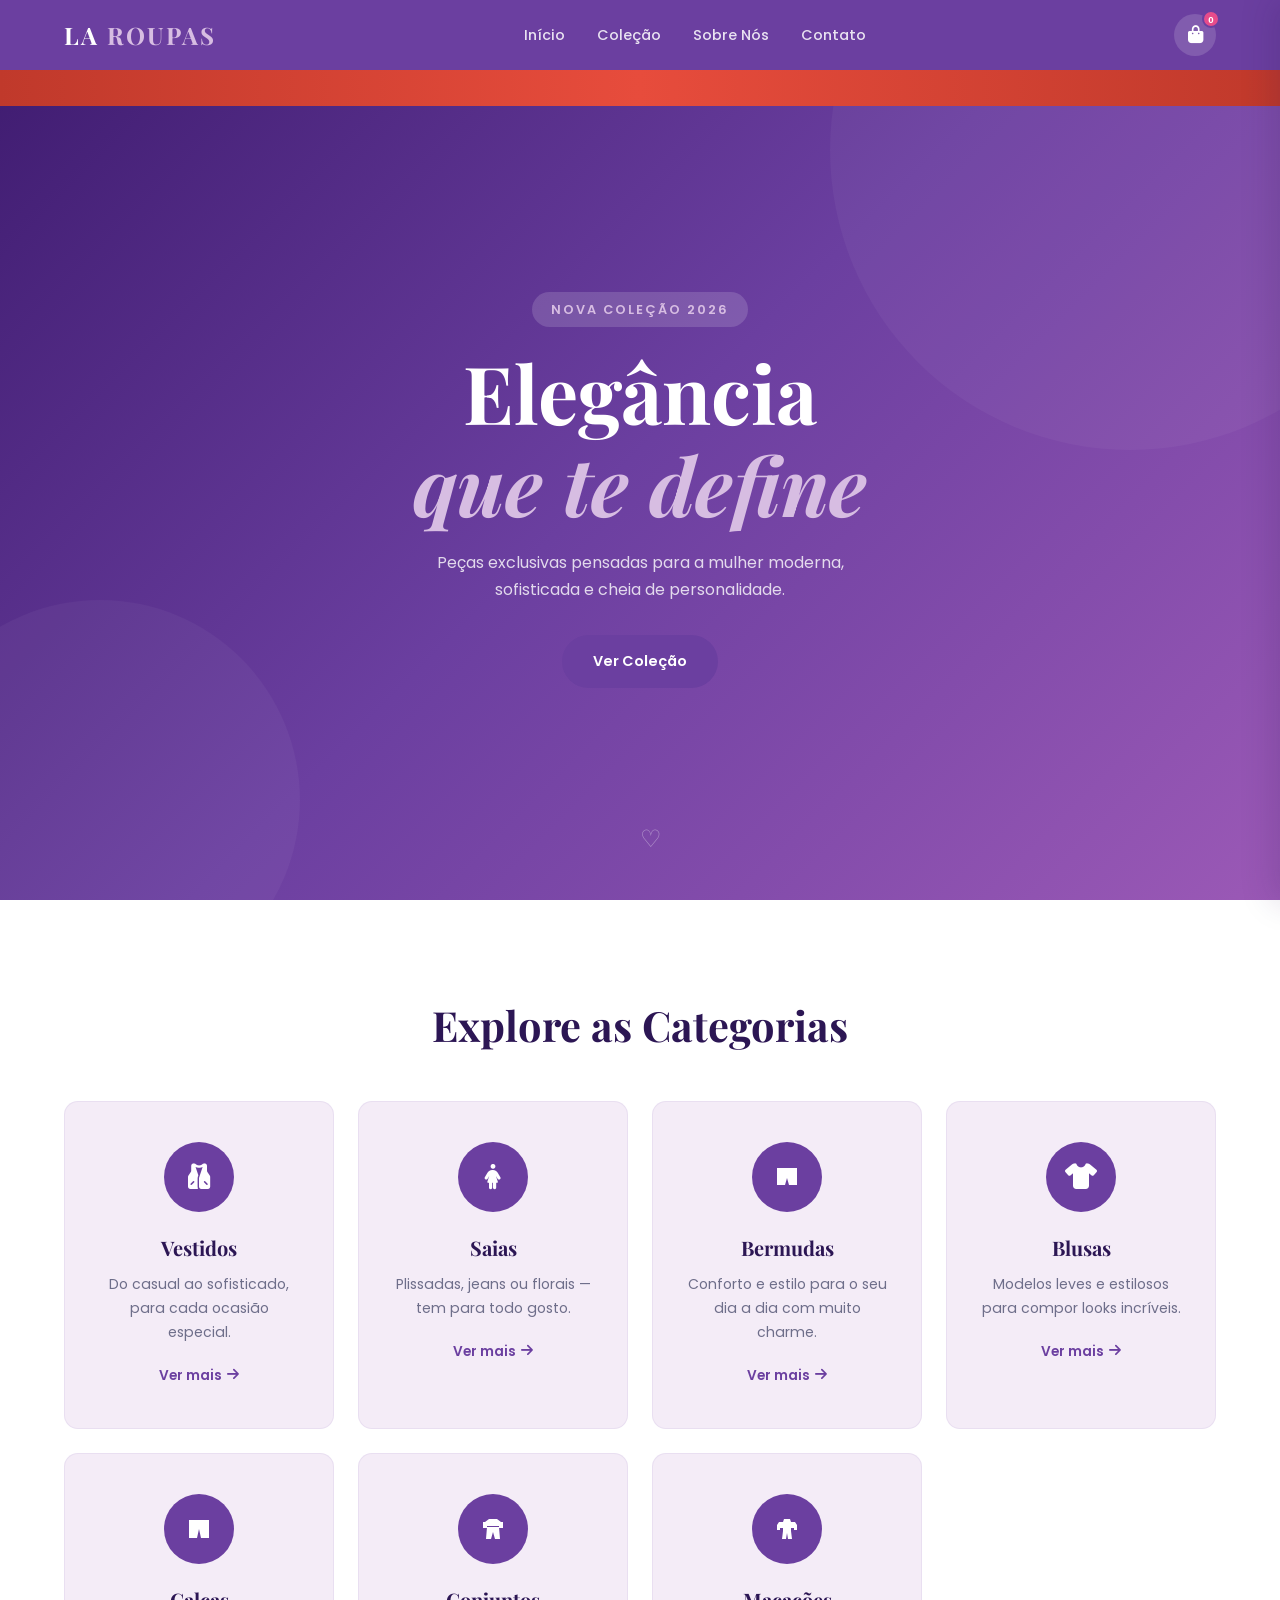
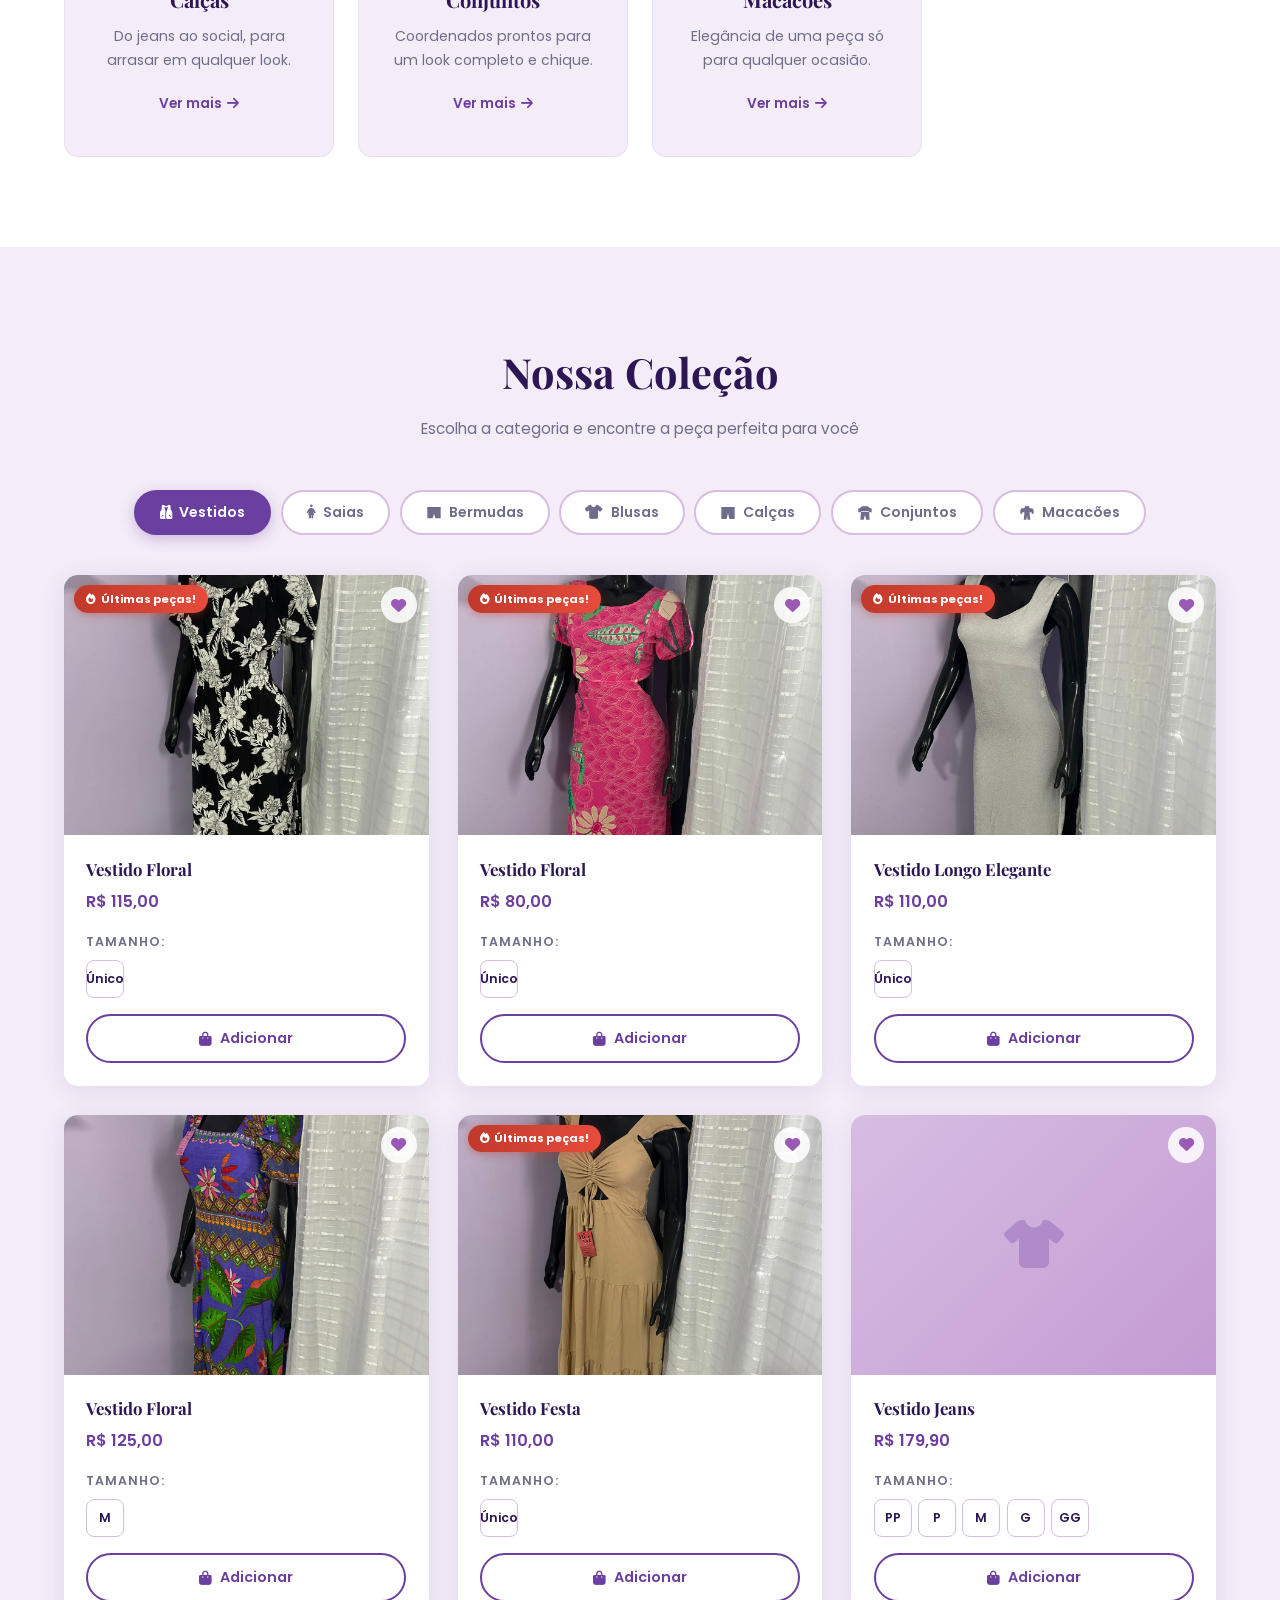
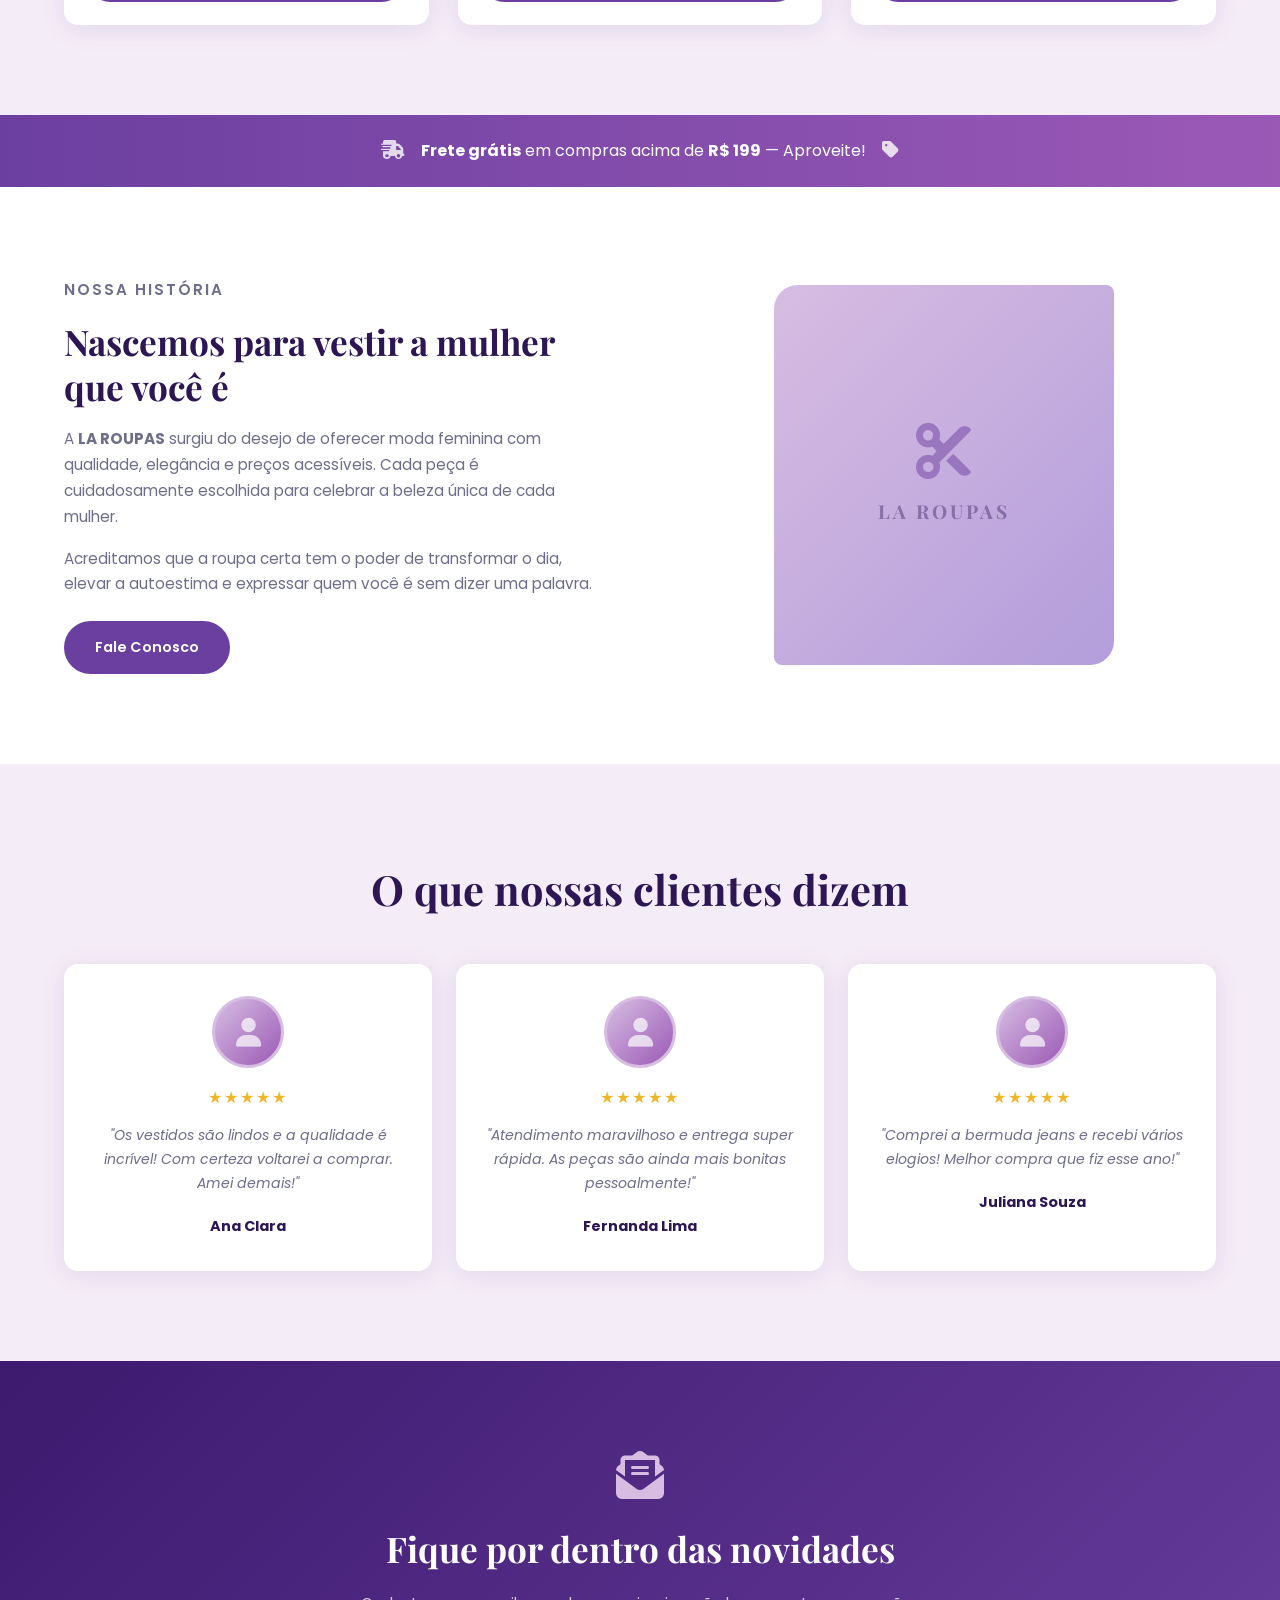
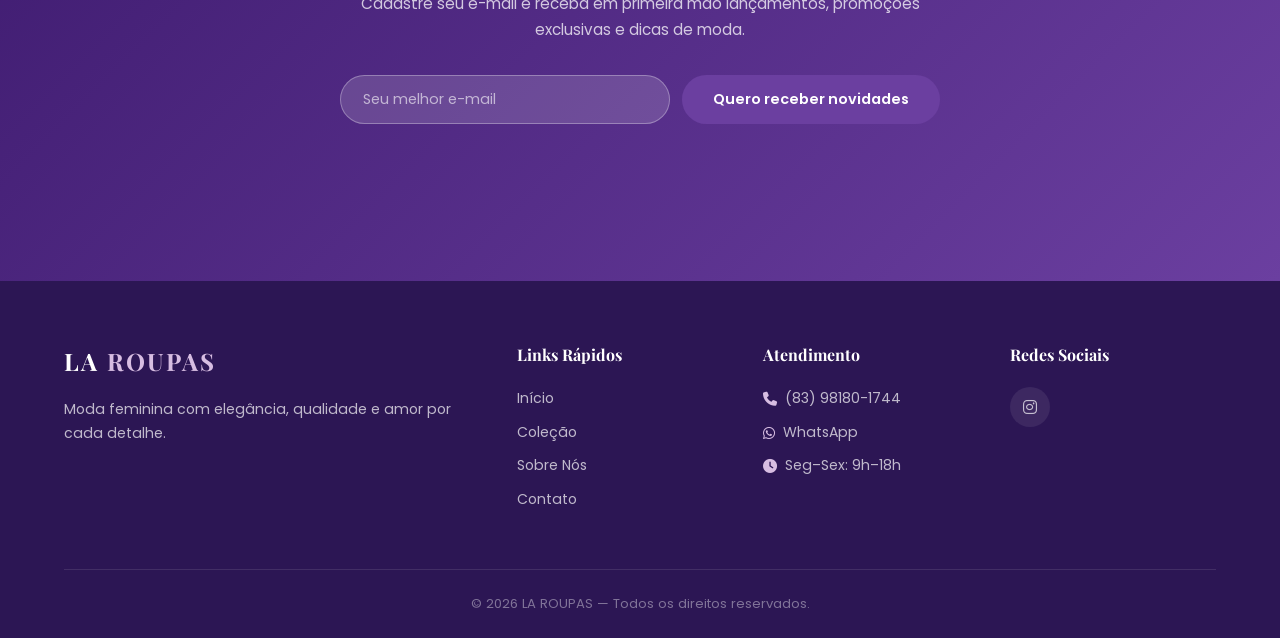
==== index.html @ d54262a2 "primeiro commit" ====
<!DOCTYPE html>
<html lang="pt-BR">
<head>
  <meta charset="UTF-8" />
  <meta name="viewport" content="width=device-width, initial-scale=1.0" />
  <title>LA ROUPAS — Moda Feminina</title>
  <link rel="preconnect" href="https://fonts.googleapis.com" />
  <link rel="preconnect" href="https://fonts.gstatic.com" crossorigin />
  <link href="https://fonts.googleapis.com/css2?family=Playfair+Display:ital,wght@0,400;0,600;0,700;1,400&family=Poppins:wght@300;400;500;600&display=swap" rel="stylesheet" />
  <link rel="stylesheet" href="https://cdnjs.cloudflare.com/ajax/libs/font-awesome/6.5.0/css/all.min.css" />
  <link rel="stylesheet" href="css/style.css" />
</head>
<body>

  <!-- NAVBAR -->
  <header class="navbar" id="navbar">
    <div class="container navbar__inner">
      <a href="#inicio" class="navbar__logo">LA <span>ROUPAS</span></a>
      <nav class="navbar__menu" id="navMenu">
        <ul>
          <li><a href="#inicio">Início</a></li>
          <li><a href="#colecao">Coleção</a></li>
          <li><a href="#sobre">Sobre Nós</a></li>
          <li><a href="#contato">Contato</a></li>
        </ul>
      </nav>
      <div class="navbar__actions">
        <button class="cart-btn" id="cartBtn" aria-label="Abrir carrinho">
          <i class="fa-solid fa-bag-shopping"></i>
          <span class="cart-badge" id="cartBadge">0</span>
        </button>
        <button class="navbar__hamburger" id="hamburger" aria-label="Abrir menu">
          <span></span><span></span><span></span>
        </button>
      </div>
    </div>
  </header>

  <!-- CARRINHO SIDEBAR -->
  <div class="cart-overlay" id="cartOverlay"></div>
  <aside class="cart-sidebar" id="cartSidebar" aria-label="Carrinho de compras">
    <div class="cart-sidebar__header">
      <h3><i class="fa-solid fa-bag-shopping"></i> Meu Carrinho</h3>
      <button class="cart-sidebar__close" id="cartClose" aria-label="Fechar carrinho">
        <i class="fa-solid fa-xmark"></i>
      </button>
    </div>
    <div class="cart-sidebar__body" id="cartBody">
      <div class="cart-empty" id="cartEmpty">
        <i class="fa-solid fa-bag-shopping"></i>
        <p>Seu carrinho está vazio.</p>
        <a href="#colecao" class="btn btn--primary" id="cartGoShop">Ver Coleção</a>
      </div>
      <ul class="cart-items" id="cartItems"></ul>
    </div>
    <div class="cart-sidebar__footer" id="cartFooter">
      <div class="cart-subtotal">
        <span>Subtotal</span>
        <strong id="cartSubtotal">R$ 0,00</strong>
      </div>
      <div class="cart-frete" id="cartFreteMsg"></div>
      <div class="cart-total">
        <span>Total</span>
        <strong id="cartTotal">R$ 0,00</strong>
      </div>
      <button class="btn btn--primary cart-finalizar" id="cartFinalizar">
        <i class="fa-solid fa-lock"></i> Finalizar Compra
      </button>
      <button class="btn btn--outline cart-limpar" id="cartLimpar">
        Limpar Carrinho
      </button>
    </div>
  </aside>

  <!-- BARRA DE URGÊNCIA -->
  <div class="urgencia-bar">
    <div class="urgencia-bar__track">
      <span><i class="fa-solid fa-fire"></i> ATENÇÃO: Peças por tempo <strong>ILIMITADO</strong> — mas os estoques estão <strong>acabando!</strong> Garanta a sua agora!</span>
      <span><i class="fa-solid fa-fire"></i> ATENÇÃO: Peças por tempo <strong>ILIMITADO</strong> — mas os estoques estão <strong>acabando!</strong> Garanta a sua agora!</span>
      <span><i class="fa-solid fa-fire"></i> ATENÇÃO: Peças por tempo <strong>ILIMITADO</strong> — mas os estoques estão <strong>acabando!</strong> Garanta a sua agora!</span>
    </div>
  </div>

  <!-- HERO -->
  <section class="hero" id="inicio">
    <div class="hero__content reveal">
      <p class="hero__tag">Nova Coleção 2026</p>
      <h1 class="hero__title">Elegância<br /><em>que te define</em></h1>
      <p class="hero__sub">Peças exclusivas pensadas para a mulher moderna, sofisticada e cheia de personalidade.</p>
      <a href="#colecao" class="btn btn--primary">Ver Coleção</a>
    </div>
    <div class="hero__badge reveal"><span>♡</span></div>
  </section>

  <!-- CATEGORIAS -->
  <section class="categorias section" id="categorias">
    <div class="container">
      <h2 class="section__title reveal">Explore as Categorias</h2>
      <div class="categorias__grid">

        <div class="categoria-card reveal" data-tab="vestidos">
          <div class="categoria-card__icon"><i class="fa-solid fa-vest"></i></div>
          <h3>Vestidos</h3>
          <p>Do casual ao sofisticado, para cada ocasião especial.</p>
          <a href="#colecao" class="link-arrow">Ver mais <i class="fa-solid fa-arrow-right"></i></a>
        </div>

        <div class="categoria-card reveal" data-tab="saias">
          <div class="categoria-card__icon"><i class="fa-solid fa-person-dress"></i></div>
          <h3>Saias</h3>
          <p>Plissadas, jeans ou florais — tem para todo gosto.</p>
          <a href="#colecao" class="link-arrow">Ver mais <i class="fa-solid fa-arrow-right"></i></a>
        </div>

        <div class="categoria-card reveal" data-tab="bermudas">
          <div class="categoria-card__icon">
            <svg class="icon-svg" viewBox="0 0 24 24" fill="currentColor" xmlns="http://www.w3.org/2000/svg">
              <path d="M2,3 H22 V6 H22 L22,20 H14 L12,13 L10,20 H2 L2,6 H2 Z"/>
              <rect x="2" y="3" width="20" height="3.5" rx="1" fill="currentColor" opacity="0.55"/>
            </svg>
          </div>
          <h3>Bermudas</h3>
          <p>Conforto e estilo para o seu dia a dia com muito charme.</p>
          <a href="#colecao" class="link-arrow">Ver mais <i class="fa-solid fa-arrow-right"></i></a>
        </div>

        <div class="categoria-card reveal" data-tab="blusas">
          <div class="categoria-card__icon"><i class="fa-solid fa-shirt"></i></div>
          <h3>Blusas</h3>
          <p>Modelos leves e estilosos para compor looks incríveis.</p>
          <a href="#colecao" class="link-arrow">Ver mais <i class="fa-solid fa-arrow-right"></i></a>
        </div>

        <div class="categoria-card reveal" data-tab="calcas">
          <div class="categoria-card__icon">
            <svg class="icon-svg" viewBox="0 0 24 24" fill="currentColor" xmlns="http://www.w3.org/2000/svg">
              <path d="M2,3 H22 L22,21 H14 L12,12 L10,21 H2 Z"/>
              <rect x="2" y="3" width="20" height="3" rx="1" fill="currentColor" opacity="0.5"/>
            </svg>
          </div>
          <h3>Calças</h3>
          <p>Do jeans ao social, para arrasar em qualquer look.</p>
          <a href="#colecao" class="link-arrow">Ver mais <i class="fa-solid fa-arrow-right"></i></a>
        </div>

        <div class="categoria-card reveal" data-tab="conjuntos">
          <div class="categoria-card__icon">
            <svg class="icon-svg" viewBox="0 0 24 24" fill="currentColor" xmlns="http://www.w3.org/2000/svg">
              <path d="M8,2 L4,5 L2,5 L2,11 L6,11 L6,9 H18 L18,11 L22,11 L22,5 L20,5 L16,2 Z"/>
              <path d="M6,10 H18 L19,22 H14 L12,15 L10,22 H5 Z"/>
            </svg>
          </div>
          <h3>Conjuntos</h3>
          <p>Coordenados prontos para um look completo e chique.</p>
          <a href="#colecao" class="link-arrow">Ver mais <i class="fa-solid fa-arrow-right"></i></a>
        </div>

        <div class="categoria-card reveal" data-tab="macacoes">
          <div class="categoria-card__icon">
            <svg class="icon-svg" viewBox="0 0 24 24" fill="currentColor" xmlns="http://www.w3.org/2000/svg">
              <path d="M9,2 L8,5 H4 L2,8 L2,13 L5,13 L5,11 H8 L8,14 L7,22 H11 L12,16 L13,22 H17 L16,14 L16,11 H19 L19,13 L22,13 L22,8 L20,5 H16 L15,2 Z"/>
              <rect x="9" y="2" width="6" height="2" rx="1" fill="currentColor" opacity="0.5"/>
            </svg>
          </div>
          <h3>Macacões</h3>
          <p>Elegância de uma peça só para qualquer ocasião.</p>
          <a href="#colecao" class="link-arrow">Ver mais <i class="fa-solid fa-arrow-right"></i></a>
        </div>

      </div>
    </div>
  </section>

  <!-- COLEÇÃO COM ABAS -->
  <section class="colecao section" id="colecao">
    <div class="container">
      <h2 class="section__title reveal">Nossa Coleção</h2>
      <p class="section__sub reveal">Escolha a categoria e encontre a peça perfeita para você</p>

      <!-- ABAS -->
      <div class="tabs reveal">
        <button class="tab-btn active" data-tab="vestidos">
          <i class="fa-solid fa-vest"></i> Vestidos
        </button>
        <button class="tab-btn" data-tab="saias">
          <i class="fa-solid fa-person-dress"></i> Saias
        </button>
        <button class="tab-btn" data-tab="bermudas">
          <svg class="icon-svg icon-svg--tab" viewBox="0 0 24 24" fill="currentColor" xmlns="http://www.w3.org/2000/svg">
            <path d="M2,3 H22 V6 H22 L22,20 H14 L12,13 L10,20 H2 L2,6 H2 Z"/>
            <rect x="2" y="3" width="20" height="3.5" rx="1" fill="currentColor" opacity="0.55"/>
          </svg> Bermudas
        </button>
        <button class="tab-btn" data-tab="blusas">
          <i class="fa-solid fa-shirt"></i> Blusas
        </button>
        <button class="tab-btn" data-tab="calcas">
          <svg class="icon-svg icon-svg--tab" viewBox="0 0 24 24" fill="currentColor" xmlns="http://www.w3.org/2000/svg">
            <path d="M2,3 H22 L22,21 H14 L12,12 L10,21 H2 Z"/>
            <rect x="2" y="3" width="20" height="3" rx="1" fill="currentColor" opacity="0.5"/>
          </svg> Calças
        </button>
        <button class="tab-btn" data-tab="conjuntos">
          <svg class="icon-svg icon-svg--tab" viewBox="0 0 24 24" fill="currentColor" xmlns="http://www.w3.org/2000/svg">
            <path d="M8,2 L4,5 L2,5 L2,11 L6,11 L6,9 H18 L18,11 L22,11 L22,5 L20,5 L16,2 Z"/>
            <path d="M6,10 H18 L19,22 H14 L12,15 L10,22 H5 Z"/>
          </svg> Conjuntos
        </button>
        <button class="tab-btn" data-tab="macacoes">
          <svg class="icon-svg icon-svg--tab" viewBox="0 0 24 24" fill="currentColor" xmlns="http://www.w3.org/2000/svg">
            <path d="M9,2 L8,5 H4 L2,8 L2,13 L5,13 L5,11 H8 L8,14 L7,22 H11 L12,16 L13,22 H17 L16,14 L16,11 H19 L19,13 L22,13 L22,8 L20,5 H16 L15,2 Z"/>
            <rect x="9" y="2" width="6" height="2" rx="1" fill="currentColor" opacity="0.5"/>
          </svg> Macacões
        </button>
      </div>

      <!-- PAINEL: VESTIDOS -->
      <div class="tab-panel active" data-panel="vestidos">
        <div class="produtos__grid">

          <div class="produto-card"
               data-id="v1" data-nome="Vestido Floral" data-preco="115.00" data-img="vestidos/vestido1.jpg">
            <div class="produto-card__img">
              <img src="images/vestidos/vestido1.jpg" alt="Vestido Floral" onerror="this.parentElement.classList.add('no-img')" />
              <span class="badge-estoque"><i class="fa-solid fa-fire"></i> Últimas peças!</span>
              <div class="produto-card__overlay"><i class="fa-solid fa-heart"></i></div>
            </div>
            <div class="produto-card__info">
              <h4>Vestido Floral</h4>
              <p class="produto-card__preco">R$ 115,00</p>
              <div class="size-selector">
                <p class="size-label">Tamanho:</p>
                <div class="size-options">
                  <button class="size-btn" data-size="Único">Único</button>
                </div>
              </div>
              <button class="btn btn--outline btn-add-cart"><i class="fa-solid fa-bag-shopping"></i> Adicionar</button>
            </div>
          </div>

          <div class="produto-card"
               data-id="v2" data-nome="Vestido Floral2" data-preco="80.00" data-img="vestidos/vestido2.jpg">
            <div class="produto-card__img">
              <img src="images/vestidos/vestido2.jpg" alt="Vestido Floral2" onerror="this.parentElement.classList.add('no-img')" />
              <span class="badge-estoque"><i class="fa-solid fa-fire"></i> Últimas peças!</span>
              <div class="produto-card__overlay"><i class="fa-solid fa-heart"></i></div>
            </div>
            <div class="produto-card__info">
              <h4>Vestido Floral</h4>
              <p class="produto-card__preco">R$ 80,00</p>
              <div class="size-selector">
                <p class="size-label">Tamanho:</p>
                <div class="size-options">
                  <button class="size-btn" data-size="Único">Único</button>
                </div>
              </div>
              <button class="btn btn--outline btn-add-cart"><i class="fa-solid fa-bag-shopping"></i> Adicionar</button>
            </div>
          </div>

          <div class="produto-card"
               data-id="v3" data-nome="Vestido Longo Elegante" data-preco="110.00" data-img="vestidos/vestido3.jpg">
            <div class="produto-card__img">
              <img src="images/vestidos/vestido3.jpg" alt="Vestido Longo Elegante" onerror="this.parentElement.classList.add('no-img')" />
              <span class="badge-estoque"><i class="fa-solid fa-fire"></i> Últimas peças!</span>
              <div class="produto-card__overlay"><i class="fa-solid fa-heart"></i></div>
            </div>
            <div class="produto-card__info">
              <h4>Vestido Longo Elegante</h4>
              <p class="produto-card__preco">R$ 110,00</p>
              <div class="size-selector">
                <p class="size-label">Tamanho:</p>
                <div class="size-options">
                  <button class="size-btn" data-size="Único">Único</button>
                </div>
              </div>
              <button class="btn btn--outline btn-add-cart"><i class="fa-solid fa-bag-shopping"></i> Adicionar</button>
            </div>
          </div>

          <div class="produto-card"
               data-id="v4" data-nome="Vestido Floral3" data-preco="125.00" data-img="vestidos/vestido4.jpg">
            <div class="produto-card__img">
              <img src="images/vestidos/vestido4.jpg" alt="Vestido Floral3" onerror="this.parentElement.classList.add('no-img')" />
              <div class="produto-card__overlay"><i class="fa-solid fa-heart"></i></div>
            </div>
            <div class="produto-card__info">
              <h4>Vestido Floral</h4>
              <p class="produto-card__preco">R$ 125,00</p>
              <div class="size-selector">
                <p class="size-label">Tamanho:</p>
                <div class="size-options">
                  <button class="size-btn" data-size="M">M</button>
                </div>
              </div>
              <button class="btn btn--outline btn-add-cart"><i class="fa-solid fa-bag-shopping"></i> Adicionar</button>
            </div>
          </div>

          <div class="produto-card"
               data-id="v5" data-nome="Vestido Festa" data-preco="110.00" data-img="vestidos/vestido5.jpg">
            <div class="produto-card__img">
              <img src="images/vestidos/vestido5.jpg" alt="Vestido Festa" onerror="this.parentElement.classList.add('no-img')" />
              <span class="badge-estoque"><i class="fa-solid fa-fire"></i> Últimas peças!</span>
              <div class="produto-card__overlay"><i class="fa-solid fa-heart"></i></div>
            </div>
            <div class="produto-card__info">
              <h4>Vestido Festa</h4>
              <p class="produto-card__preco">R$ 110,00</p>
              <div class="size-selector">
                <p class="size-label">Tamanho:</p>
                <div class="size-options">
                  <button class="size-btn" data-size="Único">Único</button> 
                </div>
              </div>
              <button class="btn btn--outline btn-add-cart"><i class="fa-solid fa-bag-shopping"></i> Adicionar</button>
            </div>
          </div>

          <div class="produto-card"
               data-id="v6" data-nome="Vestido Jeans" data-preco="179.90" data-img="vestidos/vestido6.jpg">
            <div class="produto-card__img">
              <img src="images/vestidos/vestido6.jpg" alt="Vestido Jeans" onerror="this.parentElement.classList.add('no-img')" />
              <div class="produto-card__overlay"><i class="fa-solid fa-heart"></i></div>
            </div>
            <div class="produto-card__info">
              <h4>Vestido Jeans</h4>
              <p class="produto-card__preco">R$ 179,90</p>
              <div class="size-selector">
                <p class="size-label">Tamanho:</p>
                <div class="size-options">
                  <button class="size-btn" data-size="PP">PP</button>
                  <button class="size-btn" data-size="P">P</button>
                  <button class="size-btn" data-size="M">M</button>
                  <button class="size-btn" data-size="G">G</button>
                  <button class="size-btn" data-size="GG">GG</button>
                </div>
              </div>
              <button class="btn btn--outline btn-add-cart"><i class="fa-solid fa-bag-shopping"></i> Adicionar</button>
            </div>
          </div>

        </div>
      </div>

      <!-- PAINEL: SAIAS -->
      <div class="tab-panel" data-panel="saias">
        <div class="produtos__grid">

          <div class="produto-card"
               data-id="s1" data-nome="Saia Jeans" data-preco="40.00" data-img="saias/saia1.jpg">
            <div class="produto-card__img">
              <img src="images/saias/saia1.jpg" alt="Saia Jeans" onerror="this.parentElement.classList.add('no-img')" />
              <span class="badge-estoque"><i class="fa-solid fa-fire"></i> Últimas peças!</span>
              <div class="produto-card__overlay"><i class="fa-solid fa-heart"></i></div>
            </div>
            <div class="produto-card__info">
              <h4>Saia Jeans</h4>
              <p class="produto-card__preco">R$ 40,00</p>
              <div class="size-selector">
                <p class="size-label">Tamanho:</p>
                <div class="size-options">
                  <button class="size-btn" data-size="44">44</button>
                </div>
              </div>
              <button class="btn btn--outline btn-add-cart"><i class="fa-solid fa-bag-shopping"></i> Adicionar</button>
            </div>
          </div>

          <div class="produto-card"
               data-id="s2" data-nome="Saia Jeans Preta" data-preco="40.00" data-img="saias/saia2.jpg">
            <div class="produto-card__img">
              <img src="images/saias/saia2.jpg" alt="Saia Jeans Preta" onerror="this.parentElement.classList.add('no-img')" />
              <div class="produto-card__overlay"><i class="fa-solid fa-heart"></i></div>
            </div>
            <div class="produto-card__info">
              <h4>Saia Jeans Preta</h4>
              <p class="produto-card__preco">R$ 40,00</p>
              <div class="size-selector">
                <p class="size-label">Tamanho:</p>
                <div class="size-options">
                  <button class="size-btn" data-size="42">42</button>
                  <button class="size-btn" data-size="44">44</button>
                  <button class="size-btn" data-size="46">46</button>
                </div>
              </div>
              <button class="btn btn--outline btn-add-cart"><i class="fa-solid fa-bag-shopping"></i> Adicionar</button>
            </div>
          </div>

          <div class="produto-card"
               data-id="s3" data-nome="Saia Jeans2" data-preco="40.00" data-img="saias/saia3.jpg">
            <div class="produto-card__img">
              <img src="images/saias/saia3.jpg" alt="Saia Jeans2" onerror="this.parentElement.classList.add('no-img')" />
              <div class="produto-card__overlay"><i class="fa-solid fa-heart"></i></div>
            </div>
            <div class="produto-card__info">
              <h4>Saia Jeans</h4>
              <p class="produto-card__preco">R$ 40,00</p>
              <div class="size-selector">
                <p class="size-label">Tamanho:</p>
                <div class="size-options">
                  <button class="size-btn" data-size="36">36</button>
                  <button class="size-btn" data-size="46">46</button>
                </div>
              </div>
              <button class="btn btn--outline btn-add-cart"><i class="fa-solid fa-bag-shopping"></i> Adicionar</button>
            </div>
          </div>

          <div class="produto-card"
               data-id="s4" data-nome="Saia Lapis" data-preco="139.90" data-img="saias/saia4.jpg">
            <div class="produto-card__img">
              <img src="images/saias/saia4.jpg" alt="Saia Lapis" onerror="this.parentElement.classList.add('no-img')" />
              <span class="badge-estoque"><i class="fa-solid fa-fire"></i> Últimas peças!</span>
              <div class="produto-card__overlay"><i class="fa-solid fa-heart"></i></div>
            </div>
            <div class="produto-card__info">
              <h4>Saia Lápis</h4>
              <p class="produto-card__preco">R$ 139,90</p>
              <div class="size-selector">
                <p class="size-label">Tamanho:</p>
                <div class="size-options">
                  <button class="size-btn" data-size="PP">PP</button>
                  <button class="size-btn" data-size="P">P</button>
                  <button class="size-btn" data-size="M">M</button>
                  <button class="size-btn" data-size="G">G</button>
                  <button class="size-btn" data-size="GG">GG</button>
                </div>
              </div>
              <button class="btn btn--outline btn-add-cart"><i class="fa-solid fa-bag-shopping"></i> Adicionar</button>
            </div>
          </div>

          <div class="produto-card"
               data-id="s5" data-nome="Saia Assimétrica" data-preco="169.90" data-img="saias/saia5.jpg">
            <div class="produto-card__img">
              <img src="images/saias/saia5.jpg" alt="Saia Assimétrica" onerror="this.parentElement.classList.add('no-img')" />
              <div class="produto-card__overlay"><i class="fa-solid fa-heart"></i></div>
            </div>
            <div class="produto-card__info">
              <h4>Saia Assimétrica</h4>
              <p class="produto-card__preco">R$ 169,90</p>
              <div class="size-selector">
                <p class="size-label">Tamanho:</p>
                <div class="size-options">
                  <button class="size-btn" data-size="PP">PP</button>
                  <button class="size-btn" data-size="P">P</button>
                  <button class="size-btn" data-size="M">M</button>
                  <button class="size-btn" data-size="G">G</button>
                  <button class="size-btn" data-size="GG">GG</button>
                </div>
              </div>
              <button class="btn btn--outline btn-add-cart"><i class="fa-solid fa-bag-shopping"></i> Adicionar</button>
            </div>
          </div>

          <div class="produto-card"
               data-id="s6" data-nome="Saia Godê" data-preco="154.90" data-img="saias/saia6.jpg">
            <div class="produto-card__img">
              <img src="images/saias/saia6.jpg" alt="Saia Godê" onerror="this.parentElement.classList.add('no-img')" />
              <div class="produto-card__overlay"><i class="fa-solid fa-heart"></i></div>
            </div>
            <div class="produto-card__info">
              <h4>Saia Godê</h4>
              <p class="produto-card__preco">R$ 154,90</p>
              <div class="size-selector">
                <p class="size-label">Tamanho:</p>
                <div class="size-options">
                  <button class="size-btn" data-size="PP">PP</button>
                  <button class="size-btn" data-size="P">P</button>
                  <button class="size-btn" data-size="M">M</button>
                  <button class="size-btn" data-size="G">G</button>
                  <button class="size-btn" data-size="GG">GG</button>
                </div>
              </div>
              <button class="btn btn--outline btn-add-cart"><i class="fa-solid fa-bag-shopping"></i> Adicionar</button>
            </div>
          </div>

        </div>
      </div>

      <!-- PAINEL: BERMUDAS -->
      <div class="tab-panel" data-panel="bermudas">
        <div class="produtos__grid">

          <div class="produto-card"
               data-id="b1" data-nome="Bermuda Jeans1" data-preco="60.00" data-img="bermudas/bermuda1.jpg">
            <div class="produto-card__img">
              <img src="images/bermudas/bermuda1.jpg" alt="Bermuda Jeans1" onerror="this.parentElement.classList.add('no-img')" />
              <span class="badge-estoque"><i class="fa-solid fa-fire"></i> Últimas peças!</span>
              <div class="produto-card__overlay"><i class="fa-solid fa-heart"></i></div>
            </div>
            <div class="produto-card__info">
              <h4>Bermuda Jeans</h4>
              <p class="produto-card__preco">R$ 60,00</p>
              <div class="size-selector">
                <p class="size-label">Tamanho:</p>
                <div class="size-options">
                  <button class="size-btn" data-size="44">44</button>
                </div>
              </div>
              <button class="btn btn--outline btn-add-cart"><i class="fa-solid fa-bag-shopping"></i> Adicionar</button>
            </div>
          </div>

          <div class="produto-card"
               data-id="b2" data-nome="Bermuda Jeans2" data-preco="50.00" data-img="bermudas/bermuda2.jpg">
            <div class="produto-card__img">
              <img src="images/bermudas/bermuda2.jpg" alt="Bermuda Jeans2" onerror="this.parentElement.classList.add('no-img')" />
               <span class="badge-estoque"><i class="fa-solid fa-fire"></i> Últimas peças!</span>
              <div class="produto-card__overlay"><i class="fa-solid fa-heart"></i></div>
            </div>
            <div class="produto-card__info">
              <h4>Bermuda Jeans</h4>
              <p class="produto-card__preco">R$ 50,00</p>
              <div class="size-selector">
                <p class="size-label">Tamanho:</p>
                <div class="size-options">
                  <button class="size-btn" data-size="38">38</button>
                  <button class="size-btn" data-size="40">40</button>
                </div>
              </div>
              <button class="btn btn--outline btn-add-cart"><i class="fa-solid fa-bag-shopping"></i> Adicionar</button>
            </div>
          </div>

          <div class="produto-card"
               data-id="b3" data-nome="Bermuda Jeans3" data-preco="50.00" data-img="bermudas/bermuda3.jpg">
            <div class="produto-card__img">
              <img src="images/bermudas/bermuda3.jpg" alt="Bermuda Jeans3" onerror="this.parentElement.classList.add('no-img')" />
              <span class="badge-estoque"><i class="fa-solid fa-fire"></i> Últimas peças!</span>
              <div class="produto-card__overlay"><i class="fa-solid fa-heart"></i></div>
            </div>
            <div class="produto-card__info">
              <h4>Bermuda Jeans</h4>
              <p class="produto-card__preco">R$ 50,00</p>
              <div class="size-selector">
                <p class="size-label">Tamanho:</p>
                <div class="size-options">
                  <button class="size-btn" data-size="38">38</button>
                  <button class="size-btn" data-size="40">40</button>
                  <button class="size-btn" data-size="42">42</button>
                </div>
              </div>
              <button class="btn btn--outline btn-add-cart"><i class="fa-solid fa-bag-shopping"></i> Adicionar</button>
            </div>
          </div>

          <div class="produto-card"
               data-id="b4" data-nome="Bermuda Social" data-preco="65.00" data-img="bermudas/bermuda4.jpg">
            <div class="produto-card__img">
              <img src="images/bermudas/bermuda4.jpg" alt="Bermuda Social" onerror="this.parentElement.classList.add('no-img')" />
              <span class="badge-estoque"><i class="fa-solid fa-fire"></i> Últimas peças!</span>
              <div class="produto-card__overlay"><i class="fa-solid fa-heart"></i></div>
            </div>
            <div class="produto-card__info">
              <h4>Bermuda Social</h4>
              <p class="produto-card__preco">R$ 65,00</p>
              <div class="size-selector">
                <p class="size-label">Tamanho:</p>
                <div class="size-options">
                  <button class="size-btn" data-size="GG">GG</button>
                </div>
              </div>
              <button class="btn btn--outline btn-add-cart"><i class="fa-solid fa-bag-shopping"></i> Adicionar</button>
            </div>
          </div>

          <div class="produto-card"
               data-id="b5" data-nome="Bermuda Jeans4" data-preco="80.00" data-img="bermudas/bermuda5.jpg">
            <div class="produto-card__img">
              <img src="images/bermudas/bermuda5.jpg" alt="Bermuda Jeans4" onerror="this.parentElement.classList.add('no-img')" />
              <span class="badge-estoque"><i class="fa-solid fa-fire"></i> Últimas peças!</span>
              <div class="produto-card__overlay"><i class="fa-solid fa-heart"></i></div>
            </div>
            <div class="produto-card__info">
              <h4>Bermuda Jeans</h4>
              <p class="produto-card__preco">R$ 80,00</p>
              <div class="size-selector">
                <p class="size-label">Tamanho:</p>
                <div class="size-options">
                  <button class="size-btn" data-size="46">46</button>
                  <button class="size-btn" data-size="48">48</button>
                </div>
              </div>
              <button class="btn btn--outline btn-add-cart"><i class="fa-solid fa-bag-shopping"></i> Adicionar</button>
            </div>
          </div>

           <div class="produto-card"
               data-id="b5" data-nome="Bermuda Jeans5" data-preco="65.00" data-img="bermudas/bermuda6.jpg">
            <div class="produto-card__img">
              <img src="images/bermudas/bermuda6.jpg" alt="Bermuda Jeans5" onerror="this.parentElement.classList.add('no-img')" />
              <span class="badge-estoque"><i class="fa-solid fa-fire"></i> Últimas peças!</span>
              <div class="produto-card__overlay"><i class="fa-solid fa-heart"></i></div>
            </div>
            <div class="produto-card__info">
              <h4>Bermuda Jeans</h4>
              <p class="produto-card__preco">R$ 65,00</p>
              <div class="size-selector">
                <p class="size-label">Tamanho:</p>
                <div class="size-options">
                  <button class="size-btn" data-size="34">34</button>
                </div>
              </div>
              <button class="btn btn--outline btn-add-cart"><i class="fa-solid fa-bag-shopping"></i> Adicionar</button>
            </div>
          </div>


          <div class="produto-card"
               data-id="b6" data-nome="Bermuda Jeans6" data-preco="70.00" data-img="bermudas/bermuda7.jpg">
            <div class="produto-card__img">
              <img src="images/bermudas/bermuda7.jpg" alt="Bermuda Jeans6" onerror="this.parentElement.classList.add('no-img')" />
              <span class="badge-estoque"><i class="fa-solid fa-fire"></i> Últimas peças!</span>
              <div class="produto-card__overlay"><i class="fa-solid fa-heart"></i></div>
            </div>
            <div class="produto-card__info">
              <h4>Bermuda Jeans</h4>
              <p class="produto-card__preco">R$ 70,00</p>
              <div class="size-selector">
                <p class="size-label">Tamanho:</p>
                <div class="size-options">
                  <button class="size-btn" data-size="36">36</button>
                </div>
              </div>
              <button class="btn btn--outline btn-add-cart"><i class="fa-solid fa-bag-shopping"></i> Adicionar</button>
            </div>
          </div>

          <div class="produto-card"
               data-id="b3" data-nome="Bermuda Jeans7" data-preco="45.00" data-img="bermudas/bermuda8.jpg">
            <div class="produto-card__img">
              <img src="images/bermudas/bermuda8.jpg" alt="Bermuda Jeans7" onerror="this.parentElement.classList.add('no-img')" />
              <span class="badge-estoque"><i class="fa-solid fa-fire"></i> Últimas peças!</span>
              <div class="produto-card__overlay"><i class="fa-solid fa-heart"></i></div>
            </div>
            <div class="produto-card__info">
              <h4>Bermuda Jeans</h4>
              <p class="produto-card__preco">R$ 45,00</p>
              <div class="size-selector">
                <p class="size-label">Tamanho:</p>
                <div class="size-options">
                  <button class="size-btn" data-size="36">36</button>
                  <button class="size-btn" data-size="38">38</button>
                  <button class="size-btn" data-size="42">42</button>
                </div>
              </div>
              <button class="btn btn--outline btn-add-cart"><i class="fa-solid fa-bag-shopping"></i> Adicionar</button>
            </div>
          </div>

          <div class="produto-card"
               data-id="b3" data-nome="Bermuda Jeans8" data-preco="60.00" data-img="bermudas/bermuda9.jpg">
            <div class="produto-card__img">
              <img src="images/bermudas/bermuda9.jpg" alt="Bermuda Jeans8" onerror="this.parentElement.classList.add('no-img')" />
              <span class="badge-estoque"><i class="fa-solid fa-fire"></i> Últimas peças!</span>
              <div class="produto-card__overlay"><i class="fa-solid fa-heart"></i></div>
            </div>
            <div class="produto-card__info">
              <h4>Bermuda Jeans</h4>
              <p class="produto-card__preco">R$ 60,00</p>
              <div class="size-selector">
                <p class="size-label">Tamanho:</p>
                <div class="size-options">
                  <button class="size-btn" data-size="34">34</button>
                </div>
              </div>
              <button class="btn btn--outline btn-add-cart"><i class="fa-solid fa-bag-shopping"></i> Adicionar</button>
            </div>
          </div>

          <div class="produto-card"
               data-id="b3" data-nome="Bermuda Jeans9" data-preco="50.00" data-img="bermudas/bermuda10.jpg">
            <div class="produto-card__img">
              <img src="images/bermudas/bermuda10.jpg" alt="Bermuda Jeans9" onerror="this.parentElement.classList.add('no-img')" />
              <span class="badge-estoque"><i class="fa-solid fa-fire"></i> Últimas peças!</span>
              <div class="produto-card__overlay"><i class="fa-solid fa-heart"></i></div>
            </div>
            <div class="produto-card__info">
              <h4>Bermuda Jeans</h4>
              <p class="produto-card__preco">R$ 50,00</p>
              <div class="size-selector">
                <p class="size-label">Tamanho:</p>
                <div class="size-options">
                  <button class="size-btn" data-size="36">36</button>
                  <button class="size-btn" data-size="40">40</button>
                  <button class="size-btn" data-size="42">42</button>
                </div>
              </div>
              <button class="btn btn--outline btn-add-cart"><i class="fa-solid fa-bag-shopping"></i> Adicionar</button>
            </div>
          </div>

           <div class="produto-card"
               data-id="b3" data-nome="Bermuda Jeans10" data-preco="50.00" data-img="bermudas/bermuda11.jpg">
            <div class="produto-card__img">
              <img src="images/bermudas/bermuda11.jpg" alt="Bermuda Jeans10" onerror="this.parentElement.classList.add('no-img')" />
              <span class="badge-estoque"><i class="fa-solid fa-fire"></i> Últimas peças!</span>
              <div class="produto-card__overlay"><i class="fa-solid fa-heart"></i></div>
            </div>
            <div class="produto-card__info">
              <h4>Bermuda Jeans</h4>
              <p class="produto-card__preco">R$ 50,00</p>
              <div class="size-selector">
                <p class="size-label">Tamanho:</p>
                <div class="size-options">
                  <button class="size-btn" data-size="38">38</button>
                </div>
              </div>
              <button class="btn btn--outline btn-add-cart"><i class="fa-solid fa-bag-shopping"></i> Adicionar</button>
            </div>
          </div>

           <div class="produto-card"
               data-id="b3" data-nome="Bermuda Jeans11" data-preco="40.00" data-img="bermudas/bermuda12.jpg">
            <div class="produto-card__img">
              <img src="images/bermudas/bermuda12.jpg" alt="Bermuda Jeans11" onerror="this.parentElement.classList.add('no-img')" />
              <span class="badge-estoque"><i class="fa-solid fa-fire"></i> Últimas peças!</span>
              <div class="produto-card__overlay"><i class="fa-solid fa-heart"></i></div>
            </div>
            <div class="produto-card__info">
              <h4>Bermuda Jeans</h4>
              <p class="produto-card__preco">R$ 40,00</p>
              <div class="size-selector">
                <p class="size-label">Tamanho:</p>
                <div class="size-options">
                  <button class="size-btn" data-size="36">36</button>
                </div>
              </div>
              <button class="btn btn--outline btn-add-cart"><i class="fa-solid fa-bag-shopping"></i> Adicionar</button>
            </div>
          </div>

          <div class="produto-card"
               data-id="b3" data-nome="Bermuda Jeans12" data-preco="65.00" data-img="bermudas/bermuda13.jpg">
            <div class="produto-card__img">
              <img src="images/bermudas/bermuda13.jpg" alt="Bermuda Jeans12" onerror="this.parentElement.classList.add('no-img')" />
              <span class="badge-estoque"><i class="fa-solid fa-fire"></i> Últimas peças!</span>
              <div class="produto-card__overlay"><i class="fa-solid fa-heart"></i></div>
            </div>
            <div class="produto-card__info">
              <h4>Bermuda Jeans</h4>
              <p class="produto-card__preco">R$ 65,00</p>
              <div class="size-selector">
                <p class="size-label">Tamanho:</p>
                <div class="size-options">
                  <button class="size-btn" data-size="36">36</button>
                  <button class="size-btn" data-size="38">38</button>
                </div>
              </div>
              <button class="btn btn--outline btn-add-cart"><i class="fa-solid fa-bag-shopping"></i> Adicionar</button>
            </div>
          </div>

          <div class="produto-card"
               data-id="b3" data-nome="Bermuda Jeans13" data-preco="35.00" data-img="bermudas/bermuda14.jpg">
            <div class="produto-card__img">
              <img src="images/bermudas/bermuda14.jpg" alt="Bermuda Jeans13" onerror="this.parentElement.classList.add('no-img')" />
              <span class="badge-estoque"><i class="fa-solid fa-fire"></i> Últimas peças!</span>
              <div class="produto-card__overlay"><i class="fa-solid fa-heart"></i></div>
            </div>
            <div class="produto-card__info">
              <h4>Bermuda Jeans</h4>
              <p class="produto-card__preco">R$ 35,00</p>
              <div class="size-selector">
                <p class="size-label">Tamanho:</p>
                <div class="size-options">
                  <button class="size-btn" data-size="40">40</button>
                  <button class="size-btn" data-size="44">44</button>
                </div>
              </div>
              <button class="btn btn--outline btn-add-cart"><i class="fa-solid fa-bag-shopping"></i> Adicionar</button>
            </div>
          </div>

          <div class="produto-card"
               data-id="b3" data-nome="Bermuda Jeans14" data-preco="80.00" data-img="bermudas/bermuda15.jpg">
            <div class="produto-card__img">
              <img src="images/bermudas/bermuda15.jpg" alt="Bermuda Jeans14" onerror="this.parentElement.classList.add('no-img')" />
              <span class="badge-estoque"><i class="fa-solid fa-fire"></i> Últimas peças!</span>
              <div class="produto-card__overlay"><i class="fa-solid fa-heart"></i></div>
            </div>
            <div class="produto-card__info">
              <h4>Bermuda Jeans</h4>
              <p class="produto-card__preco">R$ 80,00</p>
              <div class="size-selector">
                <p class="size-label">Tamanho:</p>
                <div class="size-options">
                  <button class="size-btn" data-size="48">48</button>
                  <button class="size-btn" data-size="50">50</button>
                </div>
              </div>
              <button class="btn btn--outline btn-add-cart"><i class="fa-solid fa-bag-shopping"></i> Adicionar</button>
            </div>
          </div>

          <div class="produto-card"
               data-id="b3" data-nome="Bermuda Jeans15" data-preco="65.00" data-img="bermudas/bermuda16.jpg">
            <div class="produto-card__img">
              <img src="images/bermudas/bermuda16.jpg" alt="Bermuda Jeans15" onerror="this.parentElement.classList.add('no-img')" />
              <span class="badge-estoque"><i class="fa-solid fa-fire"></i> Últimas peças!</span>
              <div class="produto-card__overlay"><i class="fa-solid fa-heart"></i></div>
            </div>
            <div class="produto-card__info">
              <h4>Bermuda Jeans</h4>
              <p class="produto-card__preco">R$ 65,00</p>
              <div class="size-selector">
                <p class="size-label">Tamanho:</p>
                <div class="size-options">
                  <button class="size-btn" data-size="34">34</button>
                </div>
              </div>
              <button class="btn btn--outline btn-add-cart"><i class="fa-solid fa-bag-shopping"></i> Adicionar</button>
            </div>
          </div>

           <div class="produto-card"
               data-id="b3" data-nome="Bermuda Jeans16" data-preco="65.00" data-img="bermudas/bermuda17.jpg">
            <div class="produto-card__img">
              <img src="images/bermudas/bermuda17.jpg" alt="Bermuda Jeans16" onerror="this.parentElement.classList.add('no-img')" />
              <span class="badge-estoque"><i class="fa-solid fa-fire"></i> Últimas peças!</span>
              <div class="produto-card__overlay"><i class="fa-solid fa-heart"></i></div>
            </div>
            <div class="produto-card__info">
              <h4>Bermuda Jeans</h4>
              <p class="produto-card__preco">R$ 65,00</p>
              <div class="size-selector">
                <p class="size-label">Tamanho:</p>
                <div class="size-options">
                  <button class="size-btn" data-size="36">36</button>
                </div>
              </div>
              <button class="btn btn--outline btn-add-cart"><i class="fa-solid fa-bag-shopping"></i> Adicionar</button>
            </div>
          </div>

          <div class="produto-card"
               data-id="b3" data-nome="Bermuda Jeans17" data-preco="50.00" data-img="bermudas/bermuda18.jpg">
            <div class="produto-card__img">
              <img src="images/bermudas/bermuda18.jpg" alt="Bermuda Jeans17" onerror="this.parentElement.classList.add('no-img')" />
              <span class="badge-estoque"><i class="fa-solid fa-fire"></i> Últimas peças!</span>
              <div class="produto-card__overlay"><i class="fa-solid fa-heart"></i></div>
            </div>
            <div class="produto-card__info">
              <h4>Bermuda Jeans</h4>
              <p class="produto-card__preco">R$ 50,00</p>
              <div class="size-selector">
                <p class="size-label">Tamanho:</p>
                <div class="size-options">
                  <button class="size-btn" data-size="42">42</button>
                </div>
              </div>
              <button class="btn btn--outline btn-add-cart"><i class="fa-solid fa-bag-shopping"></i> Adicionar</button>
            </div>
          </div>

          <div class="produto-card"
               data-id="b3" data-nome="Bermuda Jeans18" data-preco="45.00" data-img="bermudas/bermuda19.jpg">
            <div class="produto-card__img">
              <img src="images/bermudas/bermuda19.jpg" alt="Bermuda Jeans18" onerror="this.parentElement.classList.add('no-img')" />
              <span class="badge-estoque"><i class="fa-solid fa-fire"></i> Últimas peças!</span>
              <div class="produto-card__overlay"><i class="fa-solid fa-heart"></i></div>
            </div>
            <div class="produto-card__info">
              <h4>Bermuda Jeans</h4>
              <p class="produto-card__preco">R$ 45,00</p>
              <div class="size-selector">
                <p class="size-label">Tamanho:</p>
                <div class="size-options">
                  <button class="size-btn" data-size="36">36</button>
                </div>
              </div>
              <button class="btn btn--outline btn-add-cart"><i class="fa-solid fa-bag-shopping"></i> Adicionar</button>
            </div>
          </div>

          <div class="produto-card"
               data-id="b3" data-nome="Bermuda Jeans19" data-preco="35.00" data-img="bermudas/bermuda20.jpg">
            <div class="produto-card__img">
              <img src="images/bermudas/bermuda20.jpg" alt="Bermuda Jeans19" onerror="this.parentElement.classList.add('no-img')" />
              <span class="badge-estoque"><i class="fa-solid fa-fire"></i> Últimas peças!</span>
              <div class="produto-card__overlay"><i class="fa-solid fa-heart"></i></div>
            </div>
            <div class="produto-card__info">
              <h4>Bermuda Jeans</h4>
              <p class="produto-card__preco">R$ 35,00</p>
              <div class="size-selector">
                <p class="size-label">Tamanho:</p>
                <div class="size-options">
                  <button class="size-btn" data-size="36">36</button>
                </div>
              </div>
              <button class="btn btn--outline btn-add-cart"><i class="fa-solid fa-bag-shopping"></i> Adicionar</button>
            </div>
          </div>

          <div class="produto-card"
               data-id="b3" data-nome="Bermuda Jeans20" data-preco="35.00" data-img="bermudas/bermuda21.jpg">
            <div class="produto-card__img">
              <img src="images/bermudas/bermuda21.jpg" alt="Bermuda Jeans20" onerror="this.parentElement.classList.add('no-img')" />
              <span class="badge-estoque"><i class="fa-solid fa-fire"></i> Últimas peças!</span>
              <div class="produto-card__overlay"><i class="fa-solid fa-heart"></i></div>
            </div>
            <div class="produto-card__info">
              <h4>Bermuda Jeans</h4>
              <p class="produto-card__preco">R$ 35,00</p>
              <div class="size-selector">
                <p class="size-label">Tamanho:</p>
                <div class="size-options">
                  <button class="size-btn" data-size="40">40</button>
                </div>
              </div>
              <button class="btn btn--outline btn-add-cart"><i class="fa-solid fa-bag-shopping"></i> Adicionar</button>
            </div>
          </div>

          <div class="produto-card"
               data-id="b3" data-nome="Bermuda Jeans21" data-preco="55.00" data-img="bermudas/bermuda22.jpg">
            <div class="produto-card__img">
              <img src="images/bermudas/bermuda22.jpg" alt="Bermuda Jeans21" onerror="this.parentElement.classList.add('no-img')" />
              <span class="badge-estoque"><i class="fa-solid fa-fire"></i> Últimas peças!</span>
              <div class="produto-card__overlay"><i class="fa-solid fa-heart"></i></div>
            </div>
            <div class="produto-card__info">
              <h4>Bermuda Jeans</h4>
              <p class="produto-card__preco">R$ 55,00</p>
              <div class="size-selector">
                <p class="size-label">Tamanho:</p>
                <div class="size-options">
                  <button class="size-btn" data-size="40">40</button>
                </div>
              </div>
              <button class="btn btn--outline btn-add-cart"><i class="fa-solid fa-bag-shopping"></i> Adicionar</button>
            </div>
          </div>

          <div class="produto-card"
               data-id="b3" data-nome="Bermuda Jeans22" data-preco="35.00" data-img="bermudas/bermuda23.jpg">
            <div class="produto-card__img">
              <img src="images/bermudas/bermuda23.jpg" alt="Bermuda Jeans22" onerror="this.parentElement.classList.add('no-img')" />
              <span class="badge-estoque"><i class="fa-solid fa-fire"></i> Últimas peças!</span>
              <div class="produto-card__overlay"><i class="fa-solid fa-heart"></i></div>
            </div>
            <div class="produto-card__info">
              <h4>Bermuda Jeans</h4>
              <p class="produto-card__preco">R$ 35,00</p>
              <div class="size-selector">
                <p class="size-label">Tamanho:</p>
                <div class="size-options">
                  <button class="size-btn" data-size="36">36</button>
                </div>
              </div>
              <button class="btn btn--outline btn-add-cart"><i class="fa-solid fa-bag-shopping"></i> Adicionar</button>
            </div>
          </div>

          <div class="produto-card"
               data-id="b3" data-nome="Bermuda Jeans23" data-preco="50.00" data-img="bermudas/bermuda24.jpg">
            <div class="produto-card__img">
              <img src="images/bermudas/bermuda24.jpg" alt="Bermuda Jeans23" onerror="this.parentElement.classList.add('no-img')" />
              <span class="badge-estoque"><i class="fa-solid fa-fire"></i> Últimas peças!</span>
              <div class="produto-card__overlay"><i class="fa-solid fa-heart"></i></div>
            </div>
            <div class="produto-card__info">
              <h4>Bermuda Jeans</h4>
              <p class="produto-card__preco">R$ 50,00</p>
              <div class="size-selector">
                <p class="size-label">Tamanho:</p>
                <div class="size-options">
                  <button class="size-btn" data-size="36">36</button>
                </div>
              </div>
              <button class="btn btn--outline btn-add-cart"><i class="fa-solid fa-bag-shopping"></i> Adicionar</button>
            </div>
          </div>

          <div class="produto-card"
               data-id="b3" data-nome="Bermuda Jeans24" data-preco="50.00" data-img="bermudas/bermuda25.jpg">
            <div class="produto-card__img">
              <img src="images/bermudas/bermuda25.jpg" alt="Bermuda Jeans24" onerror="this.parentElement.classList.add('no-img')" />
              <span class="badge-estoque"><i class="fa-solid fa-fire"></i> Últimas peças!</span>
              <div class="produto-card__overlay"><i class="fa-solid fa-heart"></i></div>
            </div>
            <div class="produto-card__info">
              <h4>Bermuda Jeans</h4>
              <p class="produto-card__preco">R$ 50,00</p>
              <div class="size-selector">
                <p class="size-label">Tamanho:</p>
                <div class="size-options">
                  <button class="size-btn" data-size="42">42</button>
                </div>
              </div>
              <button class="btn btn--outline btn-add-cart"><i class="fa-solid fa-bag-shopping"></i> Adicionar</button>
            </div>
          </div>

          <div class="produto-card"
               data-id="b3" data-nome="Bermuda Jeans25" data-preco="35.00" data-img="bermudas/bermuda26.jpg">
            <div class="produto-card__img">
              <img src="images/bermudas/bermuda26.jpg" alt="Bermuda Jeans25" onerror="this.parentElement.classList.add('no-img')" />
              <span class="badge-estoque"><i class="fa-solid fa-fire"></i> Últimas peças!</span>
              <div class="produto-card__overlay"><i class="fa-solid fa-heart"></i></div>
            </div>
            <div class="produto-card__info">
              <h4>Bermuda Jeans</h4>
              <p class="produto-card__preco">R$ 35,00</p>
              <div class="size-selector">
                <p class="size-label">Tamanho:</p>
                <div class="size-options">
                  <button class="size-btn" data-size="36">36</button>
                </div>
              </div>
              <button class="btn btn--outline btn-add-cart"><i class="fa-solid fa-bag-shopping"></i> Adicionar</button>
            </div>
          </div>

        </div>
      </div>

      <!-- PAINEL: BLUSAS -->
      <div class="tab-panel" data-panel="blusas">
        <div class="produtos__grid">

          <div class="produto-card"
               data-id="bl1" data-nome="Blusa Casual" data-preco="40.00" data-img="blusas/blusa1.jpg">
            <div class="produto-card__img">
              <img src="images/blusas/blusa1.jpg" alt="Blusa Casual" onerror="this.parentElement.classList.add('no-img')" />
              <div class="produto-card__overlay"><i class="fa-solid fa-heart"></i></div>
            </div>
            <div class="produto-card__info">
              <h4>Blusa Casual</h4>
              <p class="produto-card__preco">R$ 40,00</p>
              <div class="size-selector">
                <p class="size-label">Tamanho:</p>
                <div class="size-options">
                  <button class="size-btn" data-size="G">G</button>
                </div>
              </div>
              <button class="btn btn--outline btn-add-cart"><i class="fa-solid fa-bag-shopping"></i> Adicionar</button>
            </div>
          </div>

          <div class="produto-card"
               data-id="bl2" data-nome="Blusa Jeans" data-preco="50.00" data-img="blusas/blusa2.jpg">
            <div class="produto-card__img">
              <img src="images/blusas/blusa2.jpg" alt="Blusa Jeans" onerror="this.parentElement.classList.add('no-img')" />
              <span class="badge-estoque"><i class="fa-solid fa-fire"></i> Últimas peças!</span>
              <div class="produto-card__overlay"><i class="fa-solid fa-heart"></i></div>
            </div>
            <div class="produto-card__info">
              <h4>Blusa Jeans</h4>
              <p class="produto-card__preco">R$ 50,00</p>
              <div class="size-selector">
                <p class="size-label">Tamanho:</p>
                <div class="size-options">
                  <button class="size-btn" data-size="M">M</button>
                </div>
              </div>
              <button class="btn btn--outline btn-add-cart"><i class="fa-solid fa-bag-shopping"></i> Adicionar</button>
            </div>
          </div>

          <div class="produto-card"
               data-id="bl3" data-nome="Blusa Manga Longa" data-preco="109.90" data-img="blusas/blusa3.jpg">
            <div class="produto-card__img">
              <img src="images/blusas/blusa3.jpg" alt="Blusa Manga Longa" onerror="this.parentElement.classList.add('no-img')" />
              <div class="produto-card__overlay"><i class="fa-solid fa-heart"></i></div>
            </div>
            <div class="produto-card__info">
              <h4>Blusa Manga Longa</h4>
              <p class="produto-card__preco">R$ 109,90</p>
              <div class="size-selector">
                <p class="size-label">Tamanho:</p>
                <div class="size-options">
                  <button class="size-btn" data-size="PP">PP</button>
                  <button class="size-btn" data-size="P">P</button>
                  <button class="size-btn" data-size="M">M</button>
                  <button class="size-btn" data-size="G">G</button>
                  <button class="size-btn" data-size="GG">GG</button>
                </div>
              </div>
              <button class="btn btn--outline btn-add-cart"><i class="fa-solid fa-bag-shopping"></i> Adicionar</button>
            </div>
          </div>

          <div class="produto-card"
               data-id="bl4" data-nome="Blusa Estampada" data-preco="89.90" data-img="blusas/blusa4.jpg">
            <div class="produto-card__img">
              <img src="images/blusas/blusa4.jpg" alt="Blusa Estampada" onerror="this.parentElement.classList.add('no-img')" />
              <div class="produto-card__overlay"><i class="fa-solid fa-heart"></i></div>
            </div>
            <div class="produto-card__info">
              <h4>Blusa Estampada</h4>
              <p class="produto-card__preco">R$ 89,90</p>
              <div class="size-selector">
                <p class="size-label">Tamanho:</p>
                <div class="size-options">
                  <button class="size-btn" data-size="PP">PP</button>
                  <button class="size-btn" data-size="P">P</button>
                  <button class="size-btn" data-size="M">M</button>
                  <button class="size-btn" data-size="G">G</button>
                  <button class="size-btn" data-size="GG">GG</button>
                </div>
              </div>
              <button class="btn btn--outline btn-add-cart"><i class="fa-solid fa-bag-shopping"></i> Adicionar</button>
            </div>
          </div>

          <div class="produto-card"
               data-id="bl5" data-nome="Blusa Social" data-preco="119.90" data-img="blusas/blusa5.jpg">
            <div class="produto-card__img">
              <img src="images/blusas/blusa5.jpg" alt="Blusa Social" onerror="this.parentElement.classList.add('no-img')" />
              <span class="badge-estoque"><i class="fa-solid fa-fire"></i> Últimas peças!</span>
              <div class="produto-card__overlay"><i class="fa-solid fa-heart"></i></div>
            </div>
            <div class="produto-card__info">
              <h4>Blusa Social</h4>
              <p class="produto-card__preco">R$ 119,90</p>
              <div class="size-selector">
                <p class="size-label">Tamanho:</p>
                <div class="size-options">
                  <button class="size-btn" data-size="PP">PP</button>
                  <button class="size-btn" data-size="P">P</button>
                  <button class="size-btn" data-size="M">M</button>
                  <button class="size-btn" data-size="G">G</button>
                  <button class="size-btn" data-size="GG">GG</button>
                </div>
              </div>
              <button class="btn btn--outline btn-add-cart"><i class="fa-solid fa-bag-shopping"></i> Adicionar</button>
            </div>
          </div>

          <div class="produto-card"
               data-id="bl6" data-nome="Blusa de Renda" data-preco="94.90" data-img="blusas/blusa6.jpg">
            <div class="produto-card__img">
              <img src="images/blusas/blusa6.jpg" alt="Blusa de Renda" onerror="this.parentElement.classList.add('no-img')" />
              <div class="produto-card__overlay"><i class="fa-solid fa-heart"></i></div>
            </div>
            <div class="produto-card__info">
              <h4>Blusa de Renda</h4>
              <p class="produto-card__preco">R$ 94,90</p>
              <div class="size-selector">
                <p class="size-label">Tamanho:</p>
                <div class="size-options">
                  <button class="size-btn" data-size="PP">PP</button>
                  <button class="size-btn" data-size="P">P</button>
                  <button class="size-btn" data-size="M">M</button>
                  <button class="size-btn" data-size="G">G</button>
                  <button class="size-btn" data-size="GG">GG</button>
                </div>
              </div>
              <button class="btn btn--outline btn-add-cart"><i class="fa-solid fa-bag-shopping"></i> Adicionar</button>
            </div>
          </div>

        </div>
      </div>

      <!-- PAINEL: CALÇAS -->
      <div class="tab-panel" data-panel="calcas">
        <div class="produtos__grid">

          <div class="produto-card" data-id="c1" data-nome="Calça Jeans" data-preco="90.00" data-img="calcas/calca1.jpg">
            <div class="produto-card__img">
              <img src="images/calcas/calca1.jpg" alt="Calça Jeans" onerror="this.parentElement.classList.add('no-img')" />
              <span class="badge-estoque"><i class="fa-solid fa-fire"></i> Últimas peças!</span>
              <div class="produto-card__overlay"><i class="fa-solid fa-heart"></i></div>
            </div>
            <div class="produto-card__info">
              <h4>Calça Jeans</h4>
              <p class="produto-card__preco">R$ 90,00</p>
              <div class="size-selector">
                <p class="size-label">Tamanho:</p>
              <div class="size-options">
                  <button class="size-btn" data-size="36">36</button>
                </div>
              </div>
              <button class="btn btn--outline btn-add-cart"><i class="fa-solid fa-bag-shopping"></i> Adicionar</button>
            </div>
          </div>

          <div class="produto-card" data-id="c2" data-nome="Calça Jeans2" data-preco="100.00" data-img="calcas/calca2.jpg">
            <div class="produto-card__img">
              <img src="images/calcas/calca2.jpg" alt="Calça Jeans2" onerror="this.parentElement.classList.add('no-img')" />
              <div class="produto-card__overlay"><i class="fa-solid fa-heart"></i></div>
            </div>
            <div class="produto-card__info">
              <h4>Calça Jeans</h4>
              <p class="produto-card__preco">R$ 100,00</p>
              <div class="size-selector">
                <p class="size-label">Tamanho:</p>
              <div class="size-options">
                <button class="size-btn" data-size="36">36</button>
                <button class="size-btn" data-size="38">38</button>
                <button class="size-btn" data-size="42">42</button>
               </div>
              </div>
              <button class="btn btn--outline btn-add-cart"><i class="fa-solid fa-bag-shopping"></i> Adicionar</button>
            </div>
          </div>

          <div class="produto-card" data-id="c3" data-nome="Calça Jeans Preta" data-preco="90.00" data-img="calcas/calca3.jpg">
            <div class="produto-card__img">
              <img src="images/calcas/calca3.jpg" alt="Calça Jeans Preta" onerror="this.parentElement.classList.add('no-img')" />
              <div class="produto-card__overlay"><i class="fa-solid fa-heart"></i></div>
            </div>
            <div class="produto-card__info">
              <h4>Calça Jeans Preta</h4>
              <p class="produto-card__preco">R$ 90,00</p>
              <div class="size-selector">
                <p class="size-label">Tamanho:</p>
              <div class="size-options">
                <button class="size-btn" data-size="44">44</button>
                </div>
              </div>
              <button class="btn btn--outline btn-add-cart"><i class="fa-solid fa-bag-shopping"></i> Adicionar</button>
            </div>
          </div>

          <div class="produto-card" data-id="c4" data-nome="Calça Skinny" data-preco="110.00" data-img="calcas/calca4.jpg">
            <div class="produto-card__img">
              <img src="images/calcas/calca4.jpg" alt="Calça Skinny" onerror="this.parentElement.classList.add('no-img')" />
              <div class="produto-card__overlay"><i class="fa-solid fa-heart"></i></div>
            </div>
            <div class="produto-card__info">
              <h4>Calça Skinny</h4>
              <p class="produto-card__preco">R$ 110,00</p>
              <div class="size-selector">
                <p class="size-label">Tamanho:</p>
                <div class="size-options">
                  <button class="size-btn" data-size="42">42</button>
                </div>
              </div>
              <button class="btn btn--outline btn-add-cart"><i class="fa-solid fa-bag-shopping"></i> Adicionar</button>
            </div>
          </div>

          <div class="produto-card" data-id="c5" data-nome="Calça social Preta" data-preco="110.00" data-img="calcas/calca5.jpg">
            <div class="produto-card__img">
              <img src="images/calcas/calca5.jpg" alt="Calça Social Preta" onerror="this.parentElement.classList.add('no-img')" />
              <div class="produto-card__overlay"><i class="fa-solid fa-heart"></i></div>
            </div>
            <div class="produto-card__info">
              <h4>Calça Social Preta</h4>
              <p class="produto-card__preco">R$ 110,00</p>
              <div class="size-selector">
                <p class="size-label">Tamanho:</p>
                <div class="size-options">
                  <button class="size-btn" data-size="XGG">XGG</button>
                </div>
              </div>
              <button class="btn btn--outline btn-add-cart"><i class="fa-solid fa-bag-shopping"></i> Adicionar</button>
            </div>
          </div>

          <div class="produto-card" data-id="c6" data-nome="Calça Jogger Jeans" data-preco="70.00" data-img="calcas/calca6.jpg">
            <div class="produto-card__img">
              <img src="images/calcas/calca6.jpg" alt="Calça Jogger Jeans" onerror="this.parentElement.classList.add('no-img')" />
              <div class="produto-card__overlay"><i class="fa-solid fa-heart"></i></div>
            </div>
            <div class="produto-card__info">
              <h4>Calça Jogger Jeans</h4>
              <p class="produto-card__preco">R$ 70,00</p>
              <div class="size-selector">
                <p class="size-label">Tamanho:</p>
                <div class="size-options">
                  <button class="size-btn" data-size="38">38</button>
                  <button class="size-btn" data-size="44">44</button>
                </div>
              </div>
              <button class="btn btn--outline btn-add-cart"><i class="fa-solid fa-bag-shopping"></i> Adicionar</button>
            </div>
          </div>

          <div class="produto-card" data-id="c6" data-nome="Calça Social Bege" data-preco="120.00" data-img="calcas/calca7.jpg">
            <div class="produto-card__img">
              <img src="images/calcas/calca7.jpg" alt="Calça Social Bege" onerror="this.parentElement.classList.add('no-img')" />
              <div class="produto-card__overlay"><i class="fa-solid fa-heart"></i></div>
            </div>
            <div class="produto-card__info">
              <h4>Calça Social Bege</h4>
              <p class="produto-card__preco">R$ 120,00</p>
              <div class="size-selector">
                <p class="size-label">Tamanho:</p>
                <div class="size-options">
                  <button class="size-btn" data-size="M">M</button>
                </div>
              </div>
              <button class="btn btn--outline btn-add-cart"><i class="fa-solid fa-bag-shopping"></i> Adicionar</button>
            </div>
          </div>

          <div class="produto-card" data-id="c6" data-nome="Calça Jeans3" data-preco="75.00" data-img="calcas/calca8.jpg">
            <div class="produto-card__img">
              <img src="images/calcas/calca8.jpg" alt="Calça Jeans3" onerror="this.parentElement.classList.add('no-img')" />
              <div class="produto-card__overlay"><i class="fa-solid fa-heart"></i></div>
            </div>
            <div class="produto-card__info">
              <h4>Calça Jeans</h4>
              <p class="produto-card__preco">R$ 75,00</p>
              <div class="size-selector">
                <p class="size-label">Tamanho:</p>
                <div class="size-options">
                  <button class="size-btn" data-size="46">46</button>
                </div>
              </div>
              <button class="btn btn--outline btn-add-cart"><i class="fa-solid fa-bag-shopping"></i> Adicionar</button>
            </div>
          </div>

          <div class="produto-card" data-id="c5" data-nome="Calça social Preta1" data-preco="120.00" data-img="calcas/calca9.jpg">
            <div class="produto-card__img">
              <img src="images/calcas/calca9.jpg" alt="Calça Social Preta1" onerror="this.parentElement.classList.add('no-img')" />
              <div class="produto-card__overlay"><i class="fa-solid fa-heart"></i></div>
            </div>
            <div class="produto-card__info">
              <h4>Calça Social Preta</h4>
              <p class="produto-card__preco">R$ 120,00</p>
              <div class="size-selector">
                <p class="size-label">Tamanho:</p>
                <div class="size-options">
                  <button class="size-btn" data-size="G">G</button>
                </div>
              </div>
              <button class="btn btn--outline btn-add-cart"><i class="fa-solid fa-bag-shopping"></i> Adicionar</button>
            </div>
          </div>

          <div class="produto-card" data-id="c5" data-nome="Calça Jeans4" data-preco="110.00" data-img="calcas/calca10.jpg">
            <div class="produto-card__img">
              <img src="images/calcas/calca10.jpg" alt="Calça Jeans4" onerror="this.parentElement.classList.add('no-img')" />
              <div class="produto-card__overlay"><i class="fa-solid fa-heart"></i></div>
            </div>
            <div class="produto-card__info">
              <h4>Calça Jeans</h4>
              <p class="produto-card__preco">R$ 110,00</p>
              <div class="size-selector">
                <p class="size-label">Tamanho:</p>
                <div class="size-options">
                  <button class="size-btn" data-size="48">48</button>
                </div>
              </div>
              <button class="btn btn--outline btn-add-cart"><i class="fa-solid fa-bag-shopping"></i> Adicionar</button>
            </div>
          </div>


        </div>
      </div>

      <!-- PAINEL: CONJUNTOS -->
      <div class="tab-panel" data-panel="conjuntos">
        <div class="produtos__grid">

          <div class="produto-card" data-id="co1" data-nome="Conjunto Casual" data-preco="110.00" data-img="conjuntos/conjunto1.jpg">
            <div class="produto-card__img">
              <img src="images/conjuntos/conjunto1.jpg" alt="Conjunto Casual" onerror="this.parentElement.classList.add('no-img')" />
              <div class="produto-card__overlay"><i class="fa-solid fa-heart"></i></div>
            </div>
            <div class="produto-card__info">
              <h4>Conjunto Casual</h4>
              <p class="produto-card__preco">R$ 110,00</p>
              <div class="size-selector">
                <p class="size-label">Tamanho:</p>
              <div class="size-options">
                  <button class="size-btn" data-size="G2">G2</button>
                </div>
              </div>
              <button class="btn btn--outline btn-add-cart"><i class="fa-solid fa-bag-shopping"></i> Adicionar</button>
            </div>
          </div>
          

          <div class="produto-card" data-id="co2" data-nome="Conjunto Elegante" data-preco="110.00" data-img="conjuntos/conjunto2.jpg">
            <div class="produto-card__img">
              <img src="images/conjuntos/conjunto2.jpg" alt="Conjunto Elegante" onerror="this.parentElement.classList.add('no-img')" />
              <div class="produto-card__overlay"><i class="fa-solid fa-heart"></i></div>
            </div>
            <div class="produto-card__info">
              <h4>Conjunto Elegante</h4>
              <p class="produto-card__preco">R$ 110,00</p>
              <div class="size-selector">
                <p class="size-label">Tamanho:</p>
                <div class="size-options">
                  <button class="size-btn" data-size="Único">Único</button>
                </div>
              </div>
              <button class="btn btn--outline btn-add-cart"><i class="fa-solid fa-bag-shopping"></i> Adicionar</button>
            </div>
          </div>

          <div class="produto-card" data-id="co3" data-nome="Conjunto Casual" data-preco="249.90" data-img="conjuntos/conjunto3.jpg">
            <div class="produto-card__img">
              <img src="images/conjuntos/conjunto3.jpg" alt="Conjunto Casual" onerror="this.parentElement.classList.add('no-img')" />
              <div class="produto-card__overlay"><i class="fa-solid fa-heart"></i></div>
            </div>
            <div class="produto-card__info">
              <h4>Conjunto Casual</h4>
              <p class="produto-card__preco">R$ 249,90</p>
              <div class="size-selector">
                <p class="size-label">Tamanho:</p>
                <div class="size-options">
                  <button class="size-btn" data-size="PP">PP</button>
                </div>
              </div>
              <button class="btn btn--outline btn-add-cart"><i class="fa-solid fa-bag-shopping"></i> Adicionar</button>
            </div>
          </div>

          <div class="produto-card" data-id="co4" data-nome="Conjunto Elegante" data-preco="299.90" data-img="conjuntos/conjunto4.jpg">
            <div class="produto-card__img">
              <img src="images/conjuntos/conjunto4.jpg" alt="Conjunto Elegante" onerror="this.parentElement.classList.add('no-img')" />
              <div class="produto-card__overlay"><i class="fa-solid fa-heart"></i></div>
            </div>
            <div class="produto-card__info">
              <h4>Conjunto Elegante</h4>
              <p class="produto-card__preco">R$ 299,90</p>
              <div class="size-selector">
                <p class="size-label">Tamanho:</p>
                <div class="size-options">
                  <button class="size-btn" data-size="PP">PP</button>
                </div>
              </div>
              <button class="btn btn--outline btn-add-cart"><i class="fa-solid fa-bag-shopping"></i> Adicionar</button>
            </div>
          </div>

          <div class="produto-card" data-id="co5" data-nome="Conjunto Floral" data-preco="259.90" data-img="conjuntos/conjunto5.jpg">
            <div class="produto-card__img">
              <img src="images/conjuntos/conjunto5.jpg" alt="Conjunto Floral" onerror="this.parentElement.classList.add('no-img')" />
              <div class="produto-card__overlay"><i class="fa-solid fa-heart"></i></div>
            </div>
            <div class="produto-card__info">
              <h4>Conjunto Floral</h4>
              <p class="produto-card__preco">R$ 259,90</p>
              <div class="size-selector">
                <p class="size-label">Tamanho:</p>
                <div class="size-options">
                  <button class="size-btn" data-size="PP">PP</button>
                </div>
              </div>
              <button class="btn btn--outline btn-add-cart"><i class="fa-solid fa-bag-shopping"></i> Adicionar</button>
            </div>
          </div>

          <div class="produto-card" data-id="co6" data-nome="Conjunto Moletom" data-preco="229.90" data-img="conjuntos/conjunto6.jpg">
            <div class="produto-card__img">
              <img src="images/conjuntos/conjunto6.jpg" alt="Conjunto Moletom" onerror="this.parentElement.classList.add('no-img')" />
              <div class="produto-card__overlay"><i class="fa-solid fa-heart"></i></div>
            </div>
            <div class="produto-card__info">
              <h4>Conjunto Moletom</h4>
              <p class="produto-card__preco">R$ 229,90</p>
              <div class="size-selector"><p class="size-label">Tamanho:</p><div class="size-options"><button class="size-btn" data-size="PP">PP</button><button class="size-btn" data-size="P">P</button><button class="size-btn" data-size="M">M</button><button class="size-btn" data-size="G">G</button><button class="size-btn" data-size="GG">GG</button></div></div>
              <button class="btn btn--outline btn-add-cart"><i class="fa-solid fa-bag-shopping"></i> Adicionar</button>
            </div>
          </div>

        </div>
      </div>

      <!-- PAINEL: MACACÕES -->
      <div class="tab-panel" data-panel="macacoes">
        <div class="produtos__grid">

          <div class="produto-card" data-id="m1" data-nome="Macacão Jeans" data-preco="70.00" data-img="macacoes/macacao1.jpg">
            <div class="produto-card__img">
              <img src="images/macacoes/macacao1.jpg" alt="Macacão Jeans" onerror="this.parentElement.classList.add('no-img')" />
              <div class="produto-card__overlay"><i class="fa-solid fa-heart"></i></div>
            </div>
            <div class="produto-card__info">
              <h4>Macacão Jeans</h4>
              <p class="produto-card__preco">R$ 70,00</p>
              <div class="size-selector"><p class="size-label">Tamanho:</p>
                <div class="size-options">
                  <button class="size-btn" data-size="38">38</button>
                  <button class="size-btn" data-size="40">40</button>
                </div>
              </div>
              <button class="btn btn--outline btn-add-cart"><i class="fa-solid fa-bag-shopping"></i> Adicionar</button>
            </div>
          </div>

          <div class="produto-card" data-id="m2" data-nome="Macacão Floral" data-preco="120.00" data-img="macacoes/macacao2.jpg">
            <div class="produto-card__img">
              <img src="images/macacoes/macacao2.jpg" alt="Macacão Floral" onerror="this.parentElement.classList.add('no-img')" />
              <div class="produto-card__overlay"><i class="fa-solid fa-heart"></i></div>
            </div>
            <div class="produto-card__info">
              <h4>Macacão Floral</h4>
              <p class="produto-card__preco">R$ 120,00</p>
              <div class="size-selector">
                <p class="size-label">Tamanho:</p>
                <div class="size-options">
                  <button class="size-btn" data-size="Único">Único</button>
                </div>
              </div>
              <button class="btn btn--outline btn-add-cart"><i class="fa-solid fa-bag-shopping"></i> Adicionar</button>
            </div>
          </div>

          <div class="produto-card" data-id="m3" data-nome="Macacão Elegante" data-preco="125.00" data-img="macacoes/macacao3.jpg">
            <div class="produto-card__img">
              <img src="images/macacoes/macacao3.jpg" alt="Macacão Elegante" onerror="this.parentElement.classList.add('no-img')" />
              <div class="produto-card__overlay"><i class="fa-solid fa-heart"></i></div>
            </div>
            <div class="produto-card__info">
              <h4>Macacão Elegante</h4>
              <p class="produto-card__preco">R$ 125,00</p>
              <div class="size-selector">
                <p class="size-label">Tamanho:</p>
                <div class="size-options">
                  <button class="size-btn" data-size="Único">Único</button>
                </div>
              </div>
              <button class="btn btn--outline btn-add-cart"><i class="fa-solid fa-bag-shopping"></i> Adicionar</button>
            </div>
          </div>

          <div class="produto-card" data-id="m4" data-nome="Macacão Curto" data-preco="219.90" data-img="macacoes/macacao4.jpg">
            <div class="produto-card__img">
              <img src="images/macacoes/macacao4.jpg" alt="Macacão Curto" onerror="this.parentElement.classList.add('no-img')" />
              <div class="produto-card__overlay"><i class="fa-solid fa-heart"></i></div>
            </div>
            <div class="produto-card__info">
              <h4>Macacão Curto</h4>
              <p class="produto-card__preco">R$ 219,90</p>
              <div class="size-selector"><p class="size-label">Tamanho:</p><div class="size-options"><button class="size-btn" data-size="PP">PP</button><button class="size-btn" data-size="P">P</button><button class="size-btn" data-size="M">M</button><button class="size-btn" data-size="G">G</button><button class="size-btn" data-size="GG">GG</button></div></div>
              <button class="btn btn--outline btn-add-cart"><i class="fa-solid fa-bag-shopping"></i> Adicionar</button>
            </div>
          </div>

          <div class="produto-card" data-id="m5" data-nome="Macacão Social" data-preco="309.90" data-img="macacoes/macacao5.jpg">
            <div class="produto-card__img">
              <img src="images/macacoes/macacao5.jpg" alt="Macacão Social" onerror="this.parentElement.classList.add('no-img')" />
              <div class="produto-card__overlay"><i class="fa-solid fa-heart"></i></div>
            </div>
            <div class="produto-card__info">
              <h4>Macacão Social</h4>
              <p class="produto-card__preco">R$ 309,90</p>
              <div class="size-selector"><p class="size-label">Tamanho:</p><div class="size-options"><button class="size-btn" data-size="PP">PP</button><button class="size-btn" data-size="P">P</button><button class="size-btn" data-size="M">M</button><button class="size-btn" data-size="G">G</button><button class="size-btn" data-size="GG">GG</button></div></div>
              <button class="btn btn--outline btn-add-cart"><i class="fa-solid fa-bag-shopping"></i> Adicionar</button>
            </div>
          </div>

          <div class="produto-card" data-id="m6" data-nome="Macacão Estampado" data-preco="249.90" data-img="macacoes/macacao6.jpg">
            <div class="produto-card__img">
              <img src="images/macacoes/macacao6.jpg" alt="Macacão Estampado" onerror="this.parentElement.classList.add('no-img')" />
              <div class="produto-card__overlay"><i class="fa-solid fa-heart"></i></div>
            </div>
            <div class="produto-card__info">
              <h4>Macacão Estampado</h4>
              <p class="produto-card__preco">R$ 249,90</p>
              <div class="size-selector"><p class="size-label">Tamanho:</p><div class="size-options"><button class="size-btn" data-size="PP">PP</button><button class="size-btn" data-size="P">P</button><button class="size-btn" data-size="M">M</button><button class="size-btn" data-size="G">G</button><button class="size-btn" data-size="GG">GG</button></div></div>
              <button class="btn btn--outline btn-add-cart"><i class="fa-solid fa-bag-shopping"></i> Adicionar</button>
            </div>
          </div>

        </div>
      </div>

    </div>
  </section>
  <section class="banner-promo reveal">
    <div class="container banner-promo__inner">
      <i class="fa-solid fa-truck-fast"></i>
      <p><strong>Frete grátis</strong> em compras acima de <strong>R$ 199</strong> — Aproveite!</p>
      <i class="fa-solid fa-tag"></i>
    </div>
  </section>

  <!-- SOBRE NÓS -->
  <section class="sobre section" id="sobre">
    <div class="container sobre__inner">
      <div class="sobre__texto reveal">
        <p class="sobre__tag">Nossa História</p>
        <h2>Nascemos para vestir a mulher que você é</h2>
        <p>A <strong>LA ROUPAS</strong> surgiu do desejo de oferecer moda feminina com qualidade, elegância e preços acessíveis. Cada peça é cuidadosamente escolhida para celebrar a beleza única de cada mulher.</p>
        <p>Acreditamos que a roupa certa tem o poder de transformar o dia, elevar a autoestima e expressar quem você é sem dizer uma palavra.</p>
        <a href="#contato" class="btn btn--primary">Fale Conosco</a>
      </div>
      <div class="sobre__imagem reveal">
        <div class="sobre__img-placeholder">
          <i class="fa-solid fa-scissors"></i>
          <span>LA ROUPAS</span>
        </div>
      </div>
    </div>
  </section>

  <!-- DEPOIMENTOS -->
  <section class="depoimentos section" id="depoimentos">
    <div class="container">
      <h2 class="section__title reveal">O que nossas clientes dizem</h2>
      <div class="depoimentos__grid">
        <div class="depoimento-card reveal">
          <div class="depoimento-card__foto">
            <img src="images/cliente1.jpg" alt="Ana Clara" onerror="this.classList.add('no-img-avatar')" />
          </div>
          <div class="estrelas">★★★★★</div>
          <p>"Os vestidos são lindos e a qualidade é incrível! Com certeza voltarei a comprar. Amei demais!"</p>
          <strong>Ana Clara</strong>
        </div>
        <div class="depoimento-card reveal">
          <div class="depoimento-card__foto">
            <img src="images/cliente2.jpg" alt="Fernanda Lima" onerror="this.classList.add('no-img-avatar')" />
          </div>
          <div class="estrelas">★★★★★</div>
          <p>"Atendimento maravilhoso e entrega super rápida. As peças são ainda mais bonitas pessoalmente!"</p>
          <strong>Fernanda Lima</strong>
        </div>
        <div class="depoimento-card reveal">
          <div class="depoimento-card__foto">
            <img src="images/cliente3.jpg" alt="Juliana Souza" onerror="this.classList.add('no-img-avatar')" />
          </div>
          <div class="estrelas">★★★★★</div>
          <p>"Comprei a bermuda jeans e recebi vários elogios! Melhor compra que fiz esse ano!"</p>
          <strong>Juliana Souza</strong>
        </div>
      </div>
    </div>
  </section>

  <!-- NEWSLETTER / CONTATO -->
  <section class="contato section" id="contato">
    <div class="container contato__inner reveal">
      <i class="fa-solid fa-envelope-open-text contato__icon"></i>
      <h2>Fique por dentro das novidades</h2>
      <p>Cadastre seu e-mail e receba em primeira mão lançamentos, promoções exclusivas e dicas de moda.</p>
      <form class="contato__form" id="newsletterForm">
        <input type="email" placeholder="Seu melhor e-mail" required />
        <button type="submit" class="btn btn--primary">Quero receber novidades</button>
      </form>
      <p class="contato__aviso" id="newsletterMsg"></p>
    </div>
  </section>

  <!-- FOOTER -->
  <footer class="footer">
    <div class="container footer__inner">
      <div class="footer__col">
        <a href="#inicio" class="navbar__logo">LA <span>ROUPAS</span></a>
        <p>Moda feminina com elegância, qualidade e amor por cada detalhe.</p>
      </div>
      <div class="footer__col">
        <h4>Links Rápidos</h4>
        <ul>
          <li><a href="#inicio">Início</a></li>
          <li><a href="#colecao">Coleção</a></li>
          <li><a href="#sobre">Sobre Nós</a></li>
          <li><a href="#contato">Contato</a></li>
        </ul>
      </div>
      <div class="footer__col">
        <h4>Atendimento</h4>
        <ul>
          <li><i class="fa-solid fa-phone"></i> (83) 98180-1744</li>
          <li><i class="fa-brands fa-whatsapp"></i> WhatsApp</li>
          <li><i class="fa-solid fa-clock"></i> Seg–Sex: 9h–18h</li>
        </ul>
      </div>
      <div class="footer__col">
        <h4>Redes Sociais</h4>
        <div class="footer__social">
          <a href="#" aria-label="Instagram"><i class="fa-brands fa-instagram"></i></a>
        </div>
      </div>
    </div>
    <div class="footer__bottom">
      <p>&copy; 2026 LA ROUPAS — Todos os direitos reservados.</p>
    </div>
  </footer>

  <button class="back-to-top" id="backToTop" aria-label="Voltar ao topo">
    <i class="fa-solid fa-chevron-up"></i>
  </button>

  <div class="toast" id="toast"></div>

  <script src="js/main.js"></script>
</body>
</html>
---- css/style.css ----
/* =============================================
   LA ROUPAS — CSS
   ============================================= */

:root {
  --lilas-escuro:  #6B3FA0;
  --lilas-medio:   #9B59B6;
  --lilas-claro:   #D7BDE2;
  --lilas-pastel:  #F4ECF7;
  --branco:        #FFFFFF;
  --texto-escuro:  #2C1654;
  --cinza-texto:   #6e6e8a;
  --sombra:        0 4px 24px rgba(107, 63, 160, 0.12);
  --radius:        14px;
  --transicao:     0.3s ease;
}

*, *::before, *::after { box-sizing: border-box; margin: 0; padding: 0; }

html { scroll-behavior: smooth; }

body {
  font-family: 'Poppins', sans-serif;
  background: var(--lilas-pastel);
  color: var(--texto-escuro);
  line-height: 1.7;
}

img { max-width: 100%; display: block; }
a  { text-decoration: none; color: inherit; }
ul { list-style: none; }

.container {
  width: min(90%, 1200px);
  margin-inline: auto;
}

/* ── Seções ────────────────────────────────── */
.section { padding: 90px 0; }

.section__title {
  font-family: 'Playfair Display', serif;
  font-size: clamp(1.8rem, 4vw, 2.6rem);
  text-align: center;
  color: var(--texto-escuro);
  margin-bottom: .5rem;
}

.section__sub {
  text-align: center;
  color: var(--cinza-texto);
  margin-bottom: 3rem;
  font-size: .95rem;
}

/* ── Navbar actions ───────────────────────── */
.navbar__actions {
  display: flex;
  align-items: center;
  gap: .6rem;
}

.cart-btn {
  position: relative;
  background: rgba(255,255,255,.15);
  border: none;
  color: var(--branco);
  width: 42px; height: 42px;
  border-radius: 50%;
  font-size: 1.1rem;
  cursor: pointer;
  display: flex;
  align-items: center;
  justify-content: center;
  transition: background var(--transicao);
}
.cart-btn:hover { background: rgba(255,255,255,.28); }

.cart-badge {
  position: absolute;
  top: -4px; right: -4px;
  background: #e74c8b;
  color: var(--branco);
  font-size: .6rem;
  font-weight: 700;
  width: 18px; height: 18px;
  border-radius: 50%;
  display: flex;
  align-items: center;
  justify-content: center;
  border: 2px solid var(--lilas-escuro);
  transition: transform .2s ease;
}
.cart-badge.pop { transform: scale(1.4); }

/* ── Botões ────────────────────────────────── */
.btn {
  display: inline-block;
  padding: .75rem 1.8rem;
  border-radius: 50px;
  font-family: 'Poppins', sans-serif;
  font-size: .9rem;
  font-weight: 600;
  cursor: pointer;
  transition: transform var(--transicao), box-shadow var(--transicao), background var(--transicao);
  border: 2px solid transparent;
}

.btn--primary {
  background: var(--lilas-escuro);
  color: var(--branco);
}
.btn--primary:hover {
  background: var(--lilas-medio);
  transform: translateY(-2px);
  box-shadow: 0 8px 20px rgba(107, 63, 160, 0.35);
}

.btn--outline {
  background: transparent;
  color: var(--lilas-escuro);
  border-color: var(--lilas-escuro);
}
.btn--outline:hover {
  background: var(--lilas-escuro);
  color: var(--branco);
  transform: translateY(-2px);
}

/* ── Link arrow ────────────────────────────── */
.link-arrow {
  font-size: .85rem;
  font-weight: 600;
  color: var(--lilas-escuro);
  display: inline-flex;
  align-items: center;
  gap: .3rem;
  transition: gap var(--transicao);
}
.link-arrow:hover { gap: .6rem; }

/* ── Reveal animation ──────────────────────── */
.reveal {
  opacity: 0;
  transform: translateY(30px);
  transition: opacity .7s ease, transform .7s ease;
}
.reveal.visible {
  opacity: 1;
  transform: translateY(0);
}

/* =============================================
   NAVBAR
   ============================================= */
.navbar {
  position: fixed;
  top: 0; left: 0; right: 0;
  z-index: 1000;
  background: var(--lilas-escuro);
  transition: background var(--transicao), box-shadow var(--transicao);
}
.navbar.scrolled {
  background: rgba(107, 63, 160, 0.97);
  box-shadow: 0 2px 20px rgba(44, 22, 84, 0.25);
}

.navbar__inner {
  display: flex;
  align-items: center;
  justify-content: space-between;
  height: 70px;
}

.navbar__logo {
  font-family: 'Playfair Display', serif;
  font-size: 1.5rem;
  font-weight: 700;
  color: var(--branco);
  letter-spacing: 2px;
}
.navbar__logo span { color: var(--lilas-claro); }

.navbar__menu ul {
  display: flex;
  gap: 2rem;
}
.navbar__menu a {
  color: rgba(255,255,255,.85);
  font-size: .9rem;
  font-weight: 500;
  transition: color var(--transicao);
  position: relative;
  padding-bottom: 3px;
}
.navbar__menu a::after {
  content: '';
  position: absolute;
  bottom: 0; left: 0;
  width: 0; height: 2px;
  background: var(--lilas-claro);
  transition: width var(--transicao);
}
.navbar__menu a:hover { color: var(--branco); }
.navbar__menu a:hover::after { width: 100%; }

.navbar__hamburger {
  display: none;
  flex-direction: column;
  gap: 5px;
  background: none;
  border: none;
  cursor: pointer;
  padding: 5px;
}
.navbar__hamburger span {
  display: block;
  width: 24px; height: 2px;
  background: var(--branco);
  border-radius: 2px;
  transition: transform var(--transicao), opacity var(--transicao);
}
.navbar__hamburger.open span:nth-child(1) { transform: translateY(7px) rotate(45deg); }
.navbar__hamburger.open span:nth-child(2) { opacity: 0; }
.navbar__hamburger.open span:nth-child(3) { transform: translateY(-7px) rotate(-45deg); }

/* =============================================
   HERO
   ============================================= */
.hero {
  min-height: 100vh;
  background: linear-gradient(135deg, #3d1a6e 0%, #6B3FA0 50%, #9B59B6 100%);
  display: flex;
  align-items: center;
  justify-content: center;
  padding: 120px 5% 80px;
  position: relative;
  overflow: hidden;
  text-align: center;
}

.hero::before {
  content: '';
  position: absolute;
  width: 600px; height: 600px;
  border-radius: 50%;
  background: rgba(255,255,255,.04);
  top: -150px; right: -150px;
}
.hero::after {
  content: '';
  position: absolute;
  width: 400px; height: 400px;
  border-radius: 50%;
  background: rgba(255,255,255,.04);
  bottom: -100px; left: -100px;
}

.hero__content { position: relative; z-index: 1; max-width: 680px; }

.hero__tag {
  display: inline-block;
  background: rgba(255,255,255,.15);
  color: var(--lilas-claro);
  font-size: .8rem;
  font-weight: 600;
  letter-spacing: 2px;
  text-transform: uppercase;
  padding: .4rem 1.2rem;
  border-radius: 50px;
  margin-bottom: 1.2rem;
}

.hero__title {
  font-family: 'Playfair Display', serif;
  font-size: clamp(2.8rem, 7vw, 5rem);
  color: var(--branco);
  line-height: 1.15;
  margin-bottom: 1.2rem;
}
.hero__title em {
  color: var(--lilas-claro);
  font-style: italic;
}

.hero__sub {
  color: rgba(255,255,255,.8);
  font-size: 1rem;
  margin-bottom: 2rem;
  max-width: 480px;
  margin-inline: auto;
}

.hero__badge {
  position: absolute;
  bottom: 40px;
  left: 50%;
  transform: translateX(-50%);
  font-size: 1.5rem;
  color: rgba(255,255,255,.4);
  animation: bounce 2s infinite;
}
@keyframes bounce {
  0%, 100% { transform: translateX(-50%) translateY(0); }
  50%       { transform: translateX(-50%) translateY(-10px); }
}

/* =============================================
   CATEGORIAS
   ============================================= */
.categorias { background: var(--branco); }
.categorias .section__title { margin-bottom: 2.5rem; }

.categorias__grid {
  display: grid;
  grid-template-columns: repeat(4, 1fr);
  gap: 1.5rem;
}

@media (max-width: 1024px) {
  .categorias__grid { grid-template-columns: repeat(4, 1fr); }
}
@media (max-width: 768px) {
  .categorias__grid { grid-template-columns: repeat(2, 1fr); }
}

.categoria-card {
  background: var(--lilas-pastel);
  border-radius: var(--radius);
  padding: 2.5rem 2rem;
  text-align: center;
  transition: transform var(--transicao), box-shadow var(--transicao);
  border: 1px solid rgba(107,63,160,.08);
}
.categoria-card:hover {
  transform: translateY(-6px);
  box-shadow: var(--sombra);
}

.categoria-card__icon {
  width: 70px; height: 70px;
  border-radius: 50%;
  background: var(--lilas-escuro);
  color: var(--branco);
  font-size: 1.6rem;
  display: flex;
  align-items: center;
  justify-content: center;
  margin: 0 auto 1.2rem;
}

.icon-emoji { font-size: 1.4rem; line-height: 1; }

.icon-svg {
  width: 1.5rem;
  height: 1.5rem;
  display: block;
  flex-shrink: 0;
}

.icon-svg--tab {
  width: 1rem;
  height: 1rem;
}

.categoria-card h3 {
  font-family: 'Playfair Display', serif;
  font-size: 1.25rem;
  margin-bottom: .5rem;
  color: var(--texto-escuro);
}
.categoria-card p {
  font-size: .88rem;
  color: var(--cinza-texto);
  margin-bottom: 1rem;
}

/* =============================================
   COLEÇÃO
   ============================================= */
.colecao { background: var(--lilas-pastel); }

.produtos__grid {
  display: grid;
  grid-template-columns: repeat(3, 1fr);
  gap: 1.8rem;
}

.produto-card {
  background: var(--branco);
  border-radius: var(--radius);
  overflow: hidden;
  box-shadow: var(--sombra);
  transition: transform var(--transicao), box-shadow var(--transicao);
}
.produto-card:hover {
  transform: translateY(-6px);
  box-shadow: 0 12px 32px rgba(107,63,160,.18);
}

.produto-card__img {
  position: relative;
  height: 260px;
  background: linear-gradient(135deg, var(--lilas-claro), #c39bd3);
  overflow: hidden;
  display: flex;
  align-items: center;
  justify-content: center;
}
.produto-card__img img {
  width: 100%; height: 100%;
  object-fit: cover;
  transition: transform .5s ease;
}
.produto-card:hover .produto-card__img img { transform: scale(1.06); }

.produto-card__img.no-img::before {
  content: '\f553';
  font-family: 'Font Awesome 6 Free';
  font-weight: 900;
  font-size: 3rem;
  color: rgba(107,63,160,.3);
}
.produto-card__img.no-img img { display: none; }

.produto-card__overlay {
  position: absolute;
  top: 12px; right: 12px;
  width: 36px; height: 36px;
  border-radius: 50%;
  background: rgba(255,255,255,.85);
  display: flex;
  align-items: center;
  justify-content: center;
  color: var(--lilas-medio);
  font-size: .95rem;
  cursor: pointer;
  transition: background var(--transicao), color var(--transicao);
}
.produto-card__overlay:hover {
  background: var(--lilas-escuro);
  color: var(--branco);
}

.produto-card__info {
  padding: 1.2rem 1.4rem 1.4rem;
}
.produto-card__info h4 {
  font-family: 'Playfair Display', serif;
  font-size: 1.05rem;
  margin-bottom: .3rem;
}
.produto-card__preco {
  font-weight: 600;
  color: var(--lilas-escuro);
  font-size: 1rem;
  margin-bottom: 1rem;
}

/* =============================================
   BANNER PROMO
   ============================================= */
.banner-promo {
  background: linear-gradient(90deg, var(--lilas-escuro), var(--lilas-medio));
  padding: 1.4rem 0;
}
.banner-promo__inner {
  display: flex;
  align-items: center;
  justify-content: center;
  gap: 1rem;
  color: var(--branco);
  font-size: 1rem;
  text-align: center;
}
.banner-promo__inner i { font-size: 1.2rem; opacity: .8; }

/* =============================================
   SOBRE NÓS
   ============================================= */
.sobre { background: var(--branco); }

.sobre__inner {
  display: grid;
  grid-template-columns: 1fr 1fr;
  gap: 4rem;
  align-items: center;
}

.sobre__tag {
  font-size: .8rem;
  font-weight: 600;
  letter-spacing: 2px;
  text-transform: uppercase;
  color: var(--lilas-medio);
  margin-bottom: .8rem;
}

.sobre__texto h2 {
  font-family: 'Playfair Display', serif;
  font-size: clamp(1.6rem, 3.5vw, 2.2rem);
  color: var(--texto-escuro);
  margin-bottom: 1rem;
  line-height: 1.3;
}
.sobre__texto p {
  color: var(--cinza-texto);
  font-size: .95rem;
  margin-bottom: 1rem;
}
.sobre__texto .btn { margin-top: .5rem; }

.sobre__imagem { display: flex; justify-content: center; }

.sobre__img-placeholder {
  width: 340px; height: 380px;
  background: linear-gradient(135deg, var(--lilas-claro), #b39ddb);
  border-radius: 24px 8px 24px 8px;
  display: flex;
  flex-direction: column;
  align-items: center;
  justify-content: center;
  gap: 1rem;
  color: rgba(107,63,160,.5);
  font-size: 3.5rem;
}
.sobre__img-placeholder span {
  font-family: 'Playfair Display', serif;
  font-size: 1.2rem;
  font-weight: 700;
  letter-spacing: 3px;
  color: rgba(44,22,84,.4);
}

/* =============================================
   DEPOIMENTOS
   ============================================= */
.depoimentos { background: var(--lilas-pastel); }
.depoimentos .section__title { margin-bottom: 2.5rem; }

.depoimentos__grid {
  display: grid;
  grid-template-columns: repeat(3, 1fr);
  gap: 1.5rem;
}

.depoimento-card {
  background: var(--branco);
  border-radius: var(--radius);
  padding: 2rem 1.8rem;
  text-align: center;
  box-shadow: var(--sombra);
  transition: transform var(--transicao);
}
.depoimento-card:hover { transform: translateY(-4px); }

.depoimento-card__foto {
  width: 72px; height: 72px;
  border-radius: 50%;
  overflow: hidden;
  margin: 0 auto 1rem;
  background: linear-gradient(135deg, var(--lilas-claro), var(--lilas-medio));
  display: flex;
  align-items: center;
  justify-content: center;
  border: 3px solid var(--lilas-claro);
}
.depoimento-card__foto img {
  width: 100%; height: 100%;
  object-fit: cover;
}
.depoimento-card__foto img.no-img-avatar { display: none; }
.depoimento-card__foto:has(img.no-img-avatar)::before {
  content: '\f007';
  font-family: 'Font Awesome 6 Free';
  font-weight: 900;
  font-size: 1.8rem;
  color: rgba(255,255,255,.7);
}

.estrelas {
  color: #f0b429;
  font-size: 1rem;
  margin-bottom: .8rem;
  letter-spacing: 2px;
}

.depoimento-card p {
  font-size: .88rem;
  color: var(--cinza-texto);
  font-style: italic;
  margin-bottom: 1rem;
}
.depoimento-card strong {
  font-size: .9rem;
  color: var(--texto-escuro);
}

/* =============================================
   CONTATO / NEWSLETTER
   ============================================= */
.contato {
  background: linear-gradient(135deg, #3d1a6e, var(--lilas-escuro));
  color: var(--branco);
}

.contato__inner {
  max-width: 600px;
  margin-inline: auto;
  text-align: center;
}

.contato__icon {
  font-size: 3rem;
  color: var(--lilas-claro);
  margin-bottom: 1.2rem;
  display: block;
}

.contato__inner h2 {
  font-family: 'Playfair Display', serif;
  font-size: clamp(1.6rem, 3.5vw, 2.2rem);
  margin-bottom: .8rem;
}
.contato__inner p {
  color: rgba(255,255,255,.75);
  font-size: .95rem;
  margin-bottom: 2rem;
}

.contato__form {
  display: flex;
  gap: .8rem;
  flex-wrap: wrap;
  justify-content: center;
}
.contato__form input {
  flex: 1;
  min-width: 220px;
  padding: .8rem 1.4rem;
  border-radius: 50px;
  border: none;
  font-family: 'Poppins', sans-serif;
  font-size: .9rem;
  outline: none;
  background: rgba(255,255,255,.15);
  color: var(--branco);
  border: 1px solid rgba(255,255,255,.3);
  transition: border-color var(--transicao), background var(--transicao);
}
.contato__form input::placeholder { color: rgba(255,255,255,.6); }
.contato__form input:focus {
  background: rgba(255,255,255,.22);
  border-color: var(--lilas-claro);
}

.contato__aviso {
  margin-top: 1rem;
  font-size: .85rem;
  color: var(--lilas-claro);
  min-height: 1.2rem;
}

/* =============================================
   FOOTER
   ============================================= */
.footer {
  background: var(--texto-escuro);
  color: rgba(255,255,255,.7);
  padding: 60px 0 0;
}

.footer__inner {
  display: grid;
  grid-template-columns: 2fr 1fr 1fr 1fr;
  gap: 2.5rem;
  padding-bottom: 3rem;
  border-bottom: 1px solid rgba(255,255,255,.1);
}

.footer__col .navbar__logo { margin-bottom: 1rem; display: inline-block; }
.footer__col p { font-size: .88rem; line-height: 1.7; }

.footer__col h4 {
  font-family: 'Playfair Display', serif;
  color: var(--branco);
  font-size: 1rem;
  margin-bottom: 1.2rem;
}

.footer__col ul li {
  margin-bottom: .6rem;
  font-size: .88rem;
  display: flex;
  align-items: center;
  gap: .5rem;
}
.footer__col ul li i { color: var(--lilas-claro); }
.footer__col ul a { transition: color var(--transicao); }
.footer__col ul a:hover { color: var(--lilas-claro); }

.footer__social {
  display: flex;
  gap: .8rem;
}
.footer__social a {
  width: 40px; height: 40px;
  border-radius: 50%;
  background: rgba(255,255,255,.08);
  display: flex;
  align-items: center;
  justify-content: center;
  color: rgba(255,255,255,.7);
  font-size: 1rem;
  transition: background var(--transicao), color var(--transicao);
}
.footer__social a:hover {
  background: var(--lilas-medio);
  color: var(--branco);
}

.footer__bottom {
  text-align: center;
  padding: 1.4rem 0;
  font-size: .82rem;
  color: rgba(255,255,255,.4);
}

/* =============================================
   BACK TO TOP
   ============================================= */
.back-to-top {
  position: fixed;
  bottom: 30px; right: 30px;
  width: 46px; height: 46px;
  border-radius: 50%;
  background: var(--lilas-escuro);
  color: var(--branco);
  border: none;
  font-size: 1rem;
  cursor: pointer;
  display: flex;
  align-items: center;
  justify-content: center;
  box-shadow: 0 4px 14px rgba(107,63,160,.4);
  opacity: 0;
  transform: translateY(20px);
  transition: opacity var(--transicao), transform var(--transicao), background var(--transicao);
  z-index: 999;
}
.back-to-top.visible {
  opacity: 1;
  transform: translateY(0);
}
.back-to-top:hover { background: var(--lilas-medio); }

/* =============================================
   RESPONSIVO
   ============================================= */
@media (max-width: 1024px) {
  .produtos__grid { grid-template-columns: repeat(2, 1fr); }
  .footer__inner { grid-template-columns: 1fr 1fr; }
}

@media (max-width: 768px) {
  .section { padding: 65px 0; }

  /* Navbar mobile */
  .navbar__hamburger { display: flex; }

  .navbar__menu {
    position: fixed;
    top: 70px; left: 0; right: 0;
    background: rgba(107, 63, 160, 0.98);
    padding: 1.5rem 2rem;
    transform: translateY(-120%);
    opacity: 0;
    transition: transform .35s ease, opacity .35s ease;
    pointer-events: none;
  }
  .navbar__menu.open {
    transform: translateY(0);
    opacity: 1;
    pointer-events: all;
  }
  .navbar__menu ul { flex-direction: column; gap: 1rem; }
  .navbar__menu a { font-size: 1rem; }

  /* Hero */
  .hero { padding: 110px 5% 60px; }

  /* Categorias */
  .categorias__grid { grid-template-columns: 1fr; }

  /* Produtos */
  .produtos__grid { grid-template-columns: 1fr; }

  /* Sobre */
  .sobre__inner { grid-template-columns: 1fr; gap: 2rem; }
  .sobre__imagem { order: -1; }
  .sobre__img-placeholder { width: 100%; max-width: 340px; height: 260px; }

  /* Depoimentos */
  .depoimentos__grid { grid-template-columns: 1fr; }

  /* Footer */
  .footer__inner { grid-template-columns: 1fr; gap: 2rem; }

  /* Banner promo */
  .banner-promo__inner { flex-direction: column; gap: .5rem; }
  .banner-promo__inner i:last-child { display: none; }

  /* Newsletter */
  .contato__form { flex-direction: column; }
  .contato__form input { min-width: 100%; }
}

@media (max-width: 480px) {
  .hero__title { font-size: 2.4rem; }
  .back-to-top { bottom: 20px; right: 20px; }
}

/* =============================================
   SELETOR DE TAMANHO
   ============================================= */
.size-selector { margin: .8rem 0 1rem; }

.size-label {
  font-size: .78rem;
  font-weight: 600;
  color: var(--cinza-texto);
  text-transform: uppercase;
  letter-spacing: 1px;
  margin-bottom: .5rem;
}

.size-options {
  display: flex;
  flex-wrap: wrap;
  gap: .4rem;
}

.size-btn {
  width: 38px; height: 38px;
  border-radius: 8px;
  border: 1.5px solid var(--lilas-claro);
  background: var(--branco);
  color: var(--texto-escuro);
  font-family: 'Poppins', sans-serif;
  font-size: .78rem;
  font-weight: 600;
  cursor: pointer;
  transition: all var(--transicao);
  display: flex;
  align-items: center;
  justify-content: center;
}
.size-btn:hover {
  border-color: var(--lilas-medio);
  color: var(--lilas-medio);
}
.size-btn.selected {
  background: var(--lilas-escuro);
  border-color: var(--lilas-escuro);
  color: var(--branco);
}

@keyframes shake {
  0%, 100% { transform: translateX(0); }
  25%       { transform: translateX(-5px); }
  75%       { transform: translateX(5px); }
}

.btn-add-cart {
  width: 100%;
  justify-content: center;
  display: flex;
  align-items: center;
  gap: .5rem;
}
.btn-add-cart.added {
  background: var(--lilas-escuro) !important;
  color: var(--branco) !important;
}

/* =============================================
   CARRINHO SIDEBAR
   ============================================= */
.cart-overlay {
  position: fixed;
  inset: 0;
  background: rgba(44, 22, 84, 0.45);
  z-index: 1100;
  opacity: 0;
  pointer-events: none;
  transition: opacity var(--transicao);
  backdrop-filter: blur(2px);
}
.cart-overlay.open { opacity: 1; pointer-events: all; }

.cart-sidebar {
  position: fixed;
  top: 0; right: 0;
  width: min(420px, 100vw);
  height: 100%;
  background: var(--branco);
  z-index: 1200;
  display: flex;
  flex-direction: column;
  transform: translateX(100%);
  transition: transform .38s cubic-bezier(.4,0,.2,1);
  box-shadow: -6px 0 32px rgba(44,22,84,.18);
}
.cart-sidebar.open { transform: translateX(0); }

.cart-sidebar__header {
  display: flex;
  align-items: center;
  justify-content: space-between;
  padding: 1.3rem 1.6rem;
  border-bottom: 1px solid var(--lilas-claro);
  background: var(--lilas-pastel);
}
.cart-sidebar__header h3 {
  font-family: 'Playfair Display', serif;
  font-size: 1.15rem;
  color: var(--texto-escuro);
  display: flex;
  align-items: center;
  gap: .6rem;
}
.cart-sidebar__header h3 i { color: var(--lilas-escuro); }

.cart-sidebar__close {
  background: none;
  border: none;
  font-size: 1.25rem;
  color: var(--cinza-texto);
  cursor: pointer;
  width: 36px; height: 36px;
  border-radius: 50%;
  display: flex;
  align-items: center;
  justify-content: center;
  transition: background var(--transicao), color var(--transicao);
}
.cart-sidebar__close:hover {
  background: var(--lilas-claro);
  color: var(--texto-escuro);
}

.cart-sidebar__body {
  flex: 1;
  overflow-y: auto;
  padding: 1rem 1.6rem;
}
.cart-sidebar__body::-webkit-scrollbar { width: 5px; }
.cart-sidebar__body::-webkit-scrollbar-track { background: transparent; }
.cart-sidebar__body::-webkit-scrollbar-thumb { background: var(--lilas-claro); border-radius: 10px; }

.cart-empty {
  display: flex;
  flex-direction: column;
  align-items: center;
  justify-content: center;
  gap: 1rem;
  height: 100%;
  min-height: 260px;
  color: var(--cinza-texto);
}
.cart-empty i { font-size: 3rem; color: var(--lilas-claro); }
.cart-empty p { font-size: .95rem; }
.cart-empty.hidden { display: none; }

.cart-items { display: flex; flex-direction: column; gap: 1rem; }
.cart-items.hidden { display: none; }

.cart-item {
  display: flex;
  gap: 1rem;
  align-items: flex-start;
  background: var(--lilas-pastel);
  border-radius: var(--radius);
  padding: .9rem 1rem;
  border: 1px solid rgba(107,63,160,.08);
  animation: slideIn .25s ease;
}
@keyframes slideIn {
  from { opacity: 0; transform: translateX(20px); }
  to   { opacity: 1; transform: translateX(0); }
}

.cart-item__img {
  width: 64px; height: 72px;
  border-radius: 8px;
  background: linear-gradient(135deg, var(--lilas-claro), #c39bd3);
  flex-shrink: 0;
  overflow: hidden;
  display: flex;
  align-items: center;
  justify-content: center;
}
.cart-item__img img {
  width: 100%; height: 100%;
  object-fit: cover;
}
.cart-item__img.no-img::before {
  content: '\f553';
  font-family: 'Font Awesome 6 Free';
  font-weight: 900;
  font-size: 1.4rem;
  color: rgba(107,63,160,.3);
}
.cart-item__img.no-img img { display: none; }

.cart-item__details { flex: 1; min-width: 0; }
.cart-item__details h5 {
  font-family: 'Playfair Display', serif;
  font-size: .95rem;
  color: var(--texto-escuro);
  margin-bottom: .2rem;
  white-space: nowrap;
  overflow: hidden;
  text-overflow: ellipsis;
}

.cart-item__size {
  display: inline-block;
  font-size: .7rem;
  font-weight: 700;
  color: var(--lilas-escuro);
  background: var(--lilas-claro);
  padding: .1rem .5rem;
  border-radius: 50px;
  margin-bottom: .45rem;
}

.cart-item__preco {
  font-weight: 600;
  font-size: .9rem;
  color: var(--lilas-escuro);
}

.cart-item__qty {
  display: flex;
  align-items: center;
  gap: .4rem;
  margin-top: .5rem;
}
.cart-item__qty button {
  width: 26px; height: 26px;
  border-radius: 50%;
  border: 1.5px solid var(--lilas-claro);
  background: var(--branco);
  color: var(--lilas-escuro);
  font-size: .85rem;
  cursor: pointer;
  display: flex;
  align-items: center;
  justify-content: center;
  transition: all var(--transicao);
  font-weight: 700;
}
.cart-item__qty button:hover {
  background: var(--lilas-escuro);
  color: var(--branco);
  border-color: var(--lilas-escuro);
}
.cart-item__qty span {
  font-size: .88rem;
  font-weight: 600;
  min-width: 20px;
  text-align: center;
}

.cart-item__remove {
  background: none;
  border: none;
  color: var(--cinza-texto);
  font-size: .95rem;
  cursor: pointer;
  padding: .2rem;
  border-radius: 6px;
  transition: color var(--transicao), background var(--transicao);
  align-self: flex-start;
}
.cart-item__remove:hover { color: #e74c8b; background: #fde8f0; }

.cart-sidebar__footer {
  padding: 1.2rem 1.6rem 1.6rem;
  border-top: 1px solid var(--lilas-claro);
  background: var(--lilas-pastel);
  display: flex;
  flex-direction: column;
  gap: .6rem;
}
.cart-sidebar__footer.hidden { display: none; }

.cart-subtotal,
.cart-total {
  display: flex;
  justify-content: space-between;
  align-items: center;
  font-size: .92rem;
}
.cart-total {
  font-size: 1.05rem;
  font-weight: 700;
  color: var(--texto-escuro);
  border-top: 1px dashed var(--lilas-claro);
  padding-top: .6rem;
}

.cart-frete {
  font-size: .8rem;
  text-align: center;
  font-weight: 600;
  padding: .4rem .8rem;
  border-radius: 50px;
}
.cart-frete.gratis {
  background: #d4f7e7;
  color: #1a7a4a;
}
.cart-frete.faltam {
  background: #f4ecf7;
  color: var(--lilas-medio);
}

.cart-finalizar {
  width: 100%;
  justify-content: center;
  display: flex;
  align-items: center;
  gap: .5rem;
  font-size: .95rem;
}
.cart-limpar {
  width: 100%;
  justify-content: center;
  display: flex;
  font-size: .82rem;
  padding: .55rem 1rem;
  border-color: var(--lilas-claro);
  color: var(--cinza-texto);
}
.cart-limpar:hover {
  background: #fde8f0;
  border-color: #e74c8b;
  color: #e74c8b;
}

/* =============================================
   TOAST
   ============================================= */
.toast {
  position: fixed;
  bottom: 30px; left: 50%;
  transform: translateX(-50%) translateY(20px);
  background: var(--texto-escuro);
  color: var(--branco);
  padding: .8rem 1.6rem;
  border-radius: 50px;
  font-size: .88rem;
  font-weight: 500;
  z-index: 2000;
  opacity: 0;
  pointer-events: none;
  transition: opacity .3s ease, transform .3s ease;
  white-space: nowrap;
  box-shadow: 0 4px 20px rgba(44,22,84,.3);
}
.toast.show {
  opacity: 1;
  transform: translateX(-50%) translateY(0);
}
.toast.success { background: #1a7a4a; }
.toast.error   { background: #c0392b; }

/* =============================================
   RESPONSIVO CARRINHO
   ============================================= */
@media (max-width: 480px) {
  .cart-sidebar { width: 100vw; }
  .cart-item__img { width: 52px; height: 60px; }
}

/* =============================================
   BARRA DE URGÊNCIA
   ============================================= */
.urgencia-bar {
  position: fixed;
  top: 70px;
  left: 0; right: 0;
  z-index: 999;
  background: linear-gradient(90deg, #c0392b, #e74c3c, #c0392b);
  overflow: hidden;
  height: 36px;
  display: flex;
  align-items: center;
}

.urgencia-bar__track {
  display: flex;
  gap: 4rem;
  white-space: nowrap;
  animation: scroll-urgencia 22s linear infinite;
  padding-left: 100%;
}

.urgencia-bar__track span {
  color: #fff;
  font-size: .78rem;
  font-weight: 500;
  letter-spacing: .3px;
  flex-shrink: 0;
}
.urgencia-bar__track span i {
  margin-right: .35rem;
  animation: pulse-fire .8s ease-in-out infinite alternate;
}

@keyframes scroll-urgencia {
  0%   { transform: translateX(0); }
  100% { transform: translateX(-66.66%); }
}

@keyframes pulse-fire {
  from { opacity: .7; transform: scale(1); }
  to   { opacity: 1; transform: scale(1.2); }
}

/* Empurra o hero para baixo por causa da barra */
.hero { padding-top: 160px; }

/* =============================================
   BADGE ESTOQUE
   ============================================= */
.badge-estoque {
  position: absolute;
  top: 10px; left: 10px;
  background: linear-gradient(90deg, #c0392b, #e74c3c);
  color: #fff;
  font-size: .7rem;
  font-weight: 700;
  padding: .28rem .75rem;
  border-radius: 50px;
  display: flex;
  align-items: center;
  gap: .3rem;
  z-index: 2;
  box-shadow: 0 2px 8px rgba(192,57,43,.4);
  animation: pulse-badge 1.6s ease-in-out infinite;
  pointer-events: none;
}
.badge-estoque i { font-size: .68rem; }

@keyframes pulse-badge {
  0%, 100% { box-shadow: 0 2px 8px rgba(192,57,43,.4); }
  50%       { box-shadow: 0 2px 16px rgba(192,57,43,.75); }
}

/* =============================================
   BARRA DE URGÊNCIA — responsivo
   ============================================= */
@media (max-width: 768px) {
  .hero { padding-top: 170px; }
  .urgencia-bar__track span { font-size: .72rem; }
}

/* =============================================
   ABAS DE CATEGORIA
   ============================================= */
.tabs {
  display: flex;
  flex-wrap: wrap;
  gap: .6rem;
  justify-content: center;
  margin-bottom: 2.5rem;
}

.tab-btn {
  display: inline-flex;
  align-items: center;
  gap: .45rem;
  padding: .65rem 1.5rem;
  border-radius: 50px;
  border: 2px solid var(--lilas-claro);
  background: var(--branco);
  color: var(--cinza-texto);
  font-family: 'Poppins', sans-serif;
  font-size: .88rem;
  font-weight: 600;
  cursor: pointer;
  transition: all var(--transicao);
}
.tab-btn:hover {
  border-color: var(--lilas-medio);
  color: var(--lilas-medio);
}
.tab-btn.active {
  background: var(--lilas-escuro);
  border-color: var(--lilas-escuro);
  color: var(--branco);
  box-shadow: 0 4px 14px rgba(107,63,160,.3);
}

.tab-panel {
  display: none;
  animation: fadeTab .35s ease;
}
.tab-panel.active { display: block; }

@keyframes fadeTab {
  from { opacity: 0; transform: translateY(12px); }
  to   { opacity: 1; transform: translateY(0); }
}

/* Responsivo abas */
@media (max-width: 768px) {
  .categorias__grid { grid-template-columns: repeat(2, 1fr); }
  .tabs { gap: .4rem; }
  .tab-btn { padding: .55rem 1rem; font-size: .82rem; }
}
@media (max-width: 480px) {
  .categorias__grid { grid-template-columns: 1fr 1fr; }
  .tab-btn { padding: .5rem .8rem; font-size: .78rem; }
}
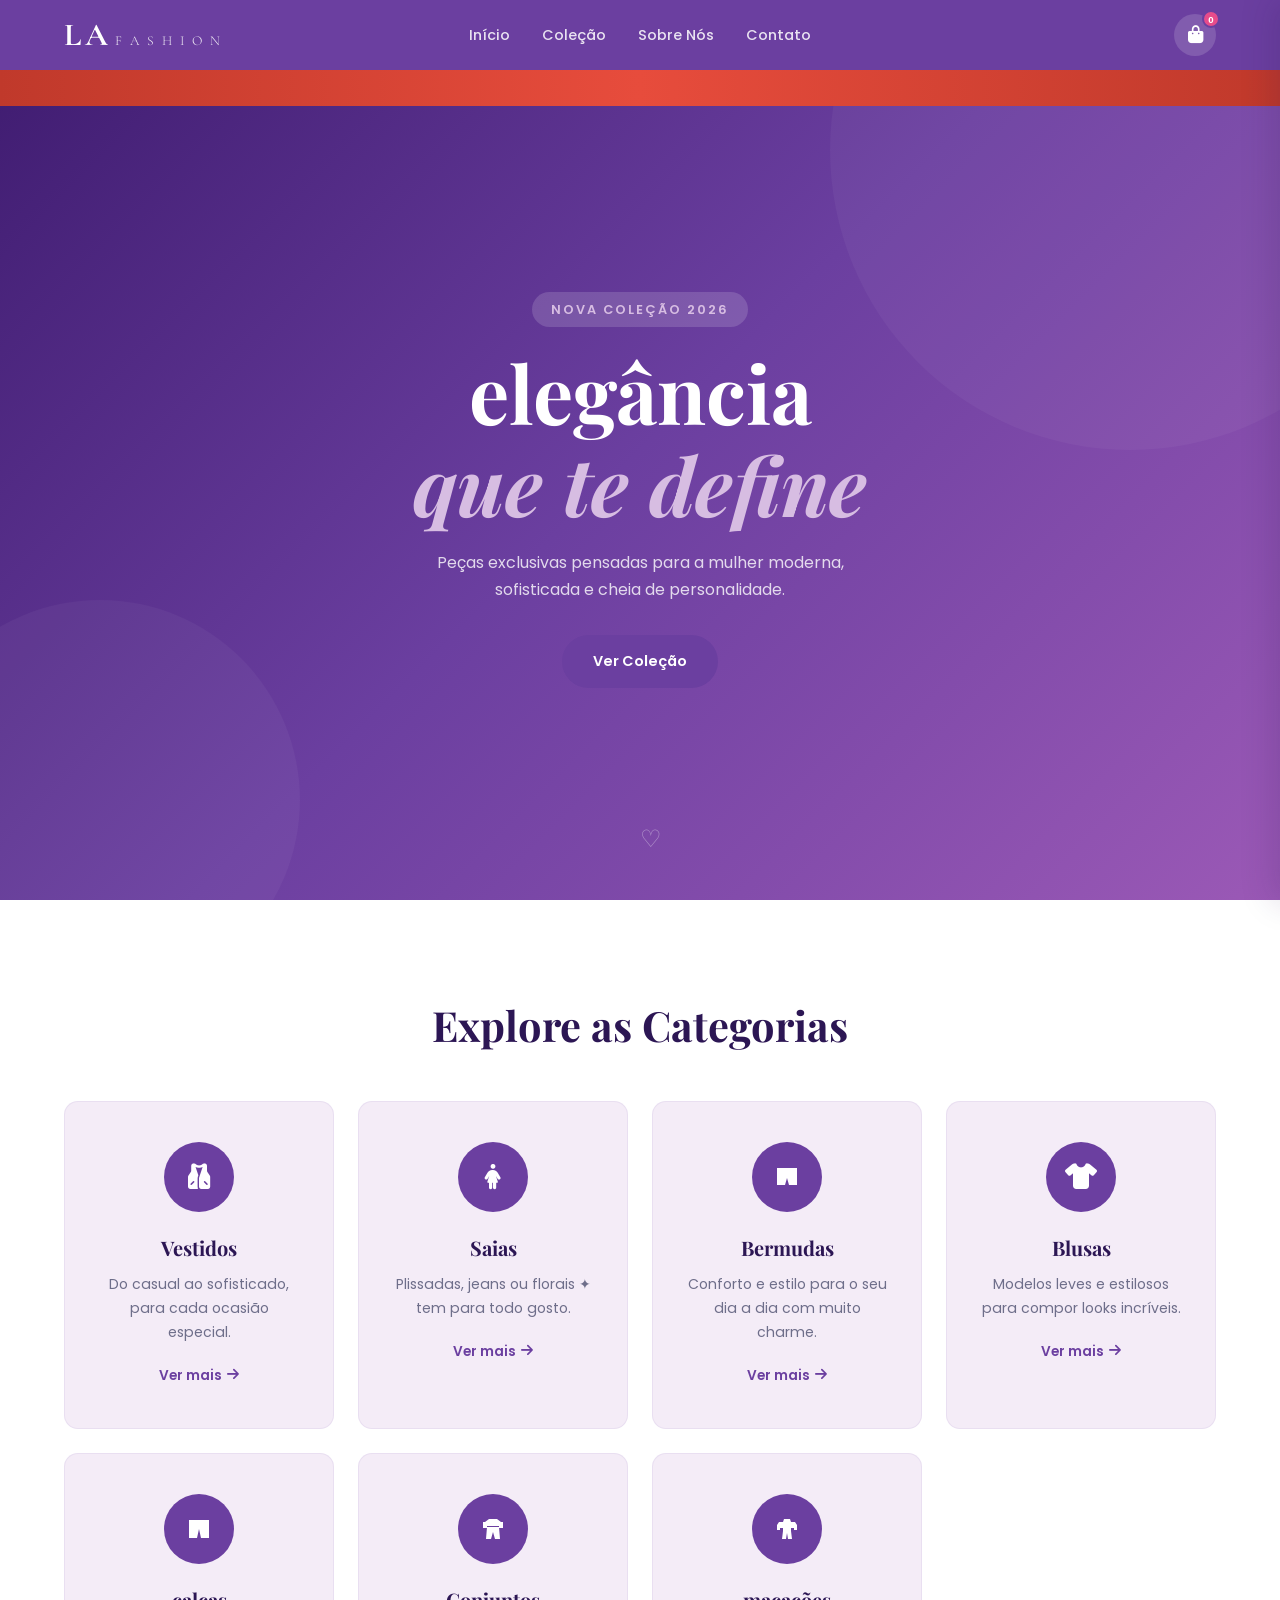
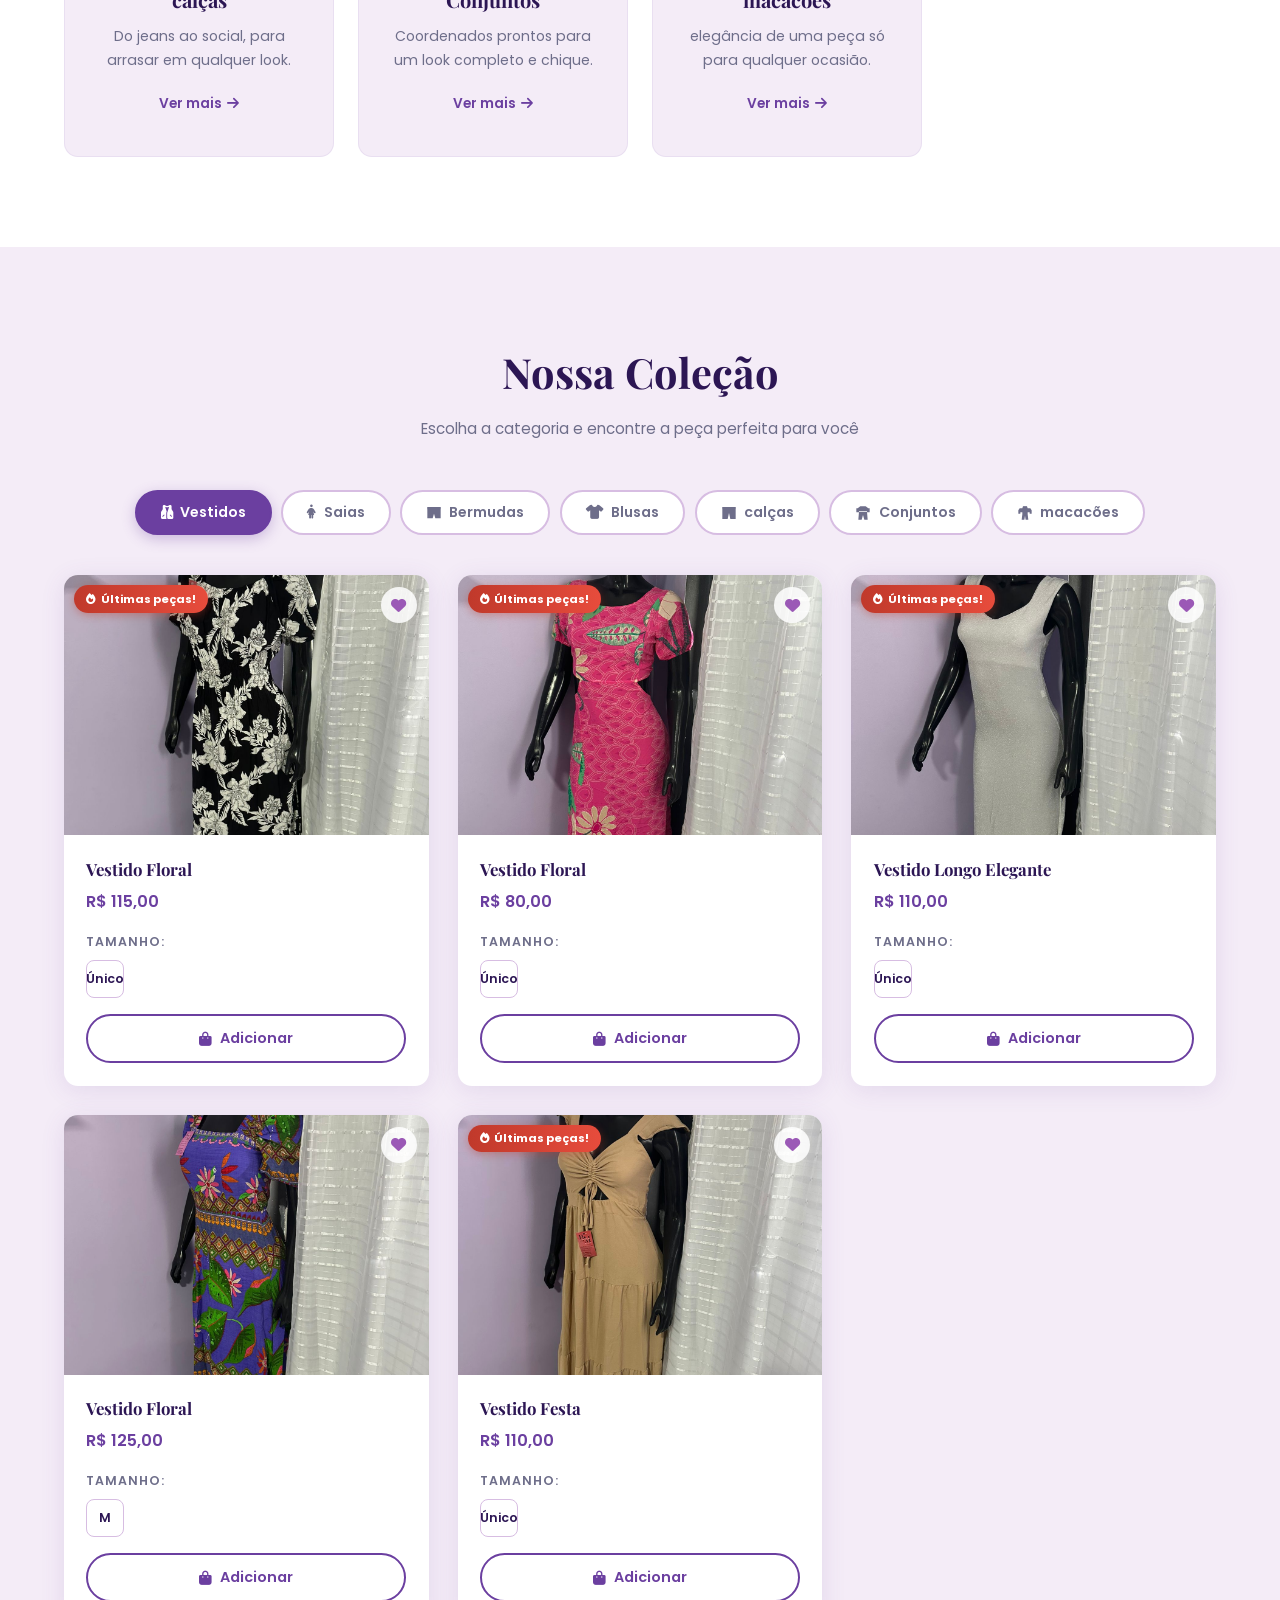
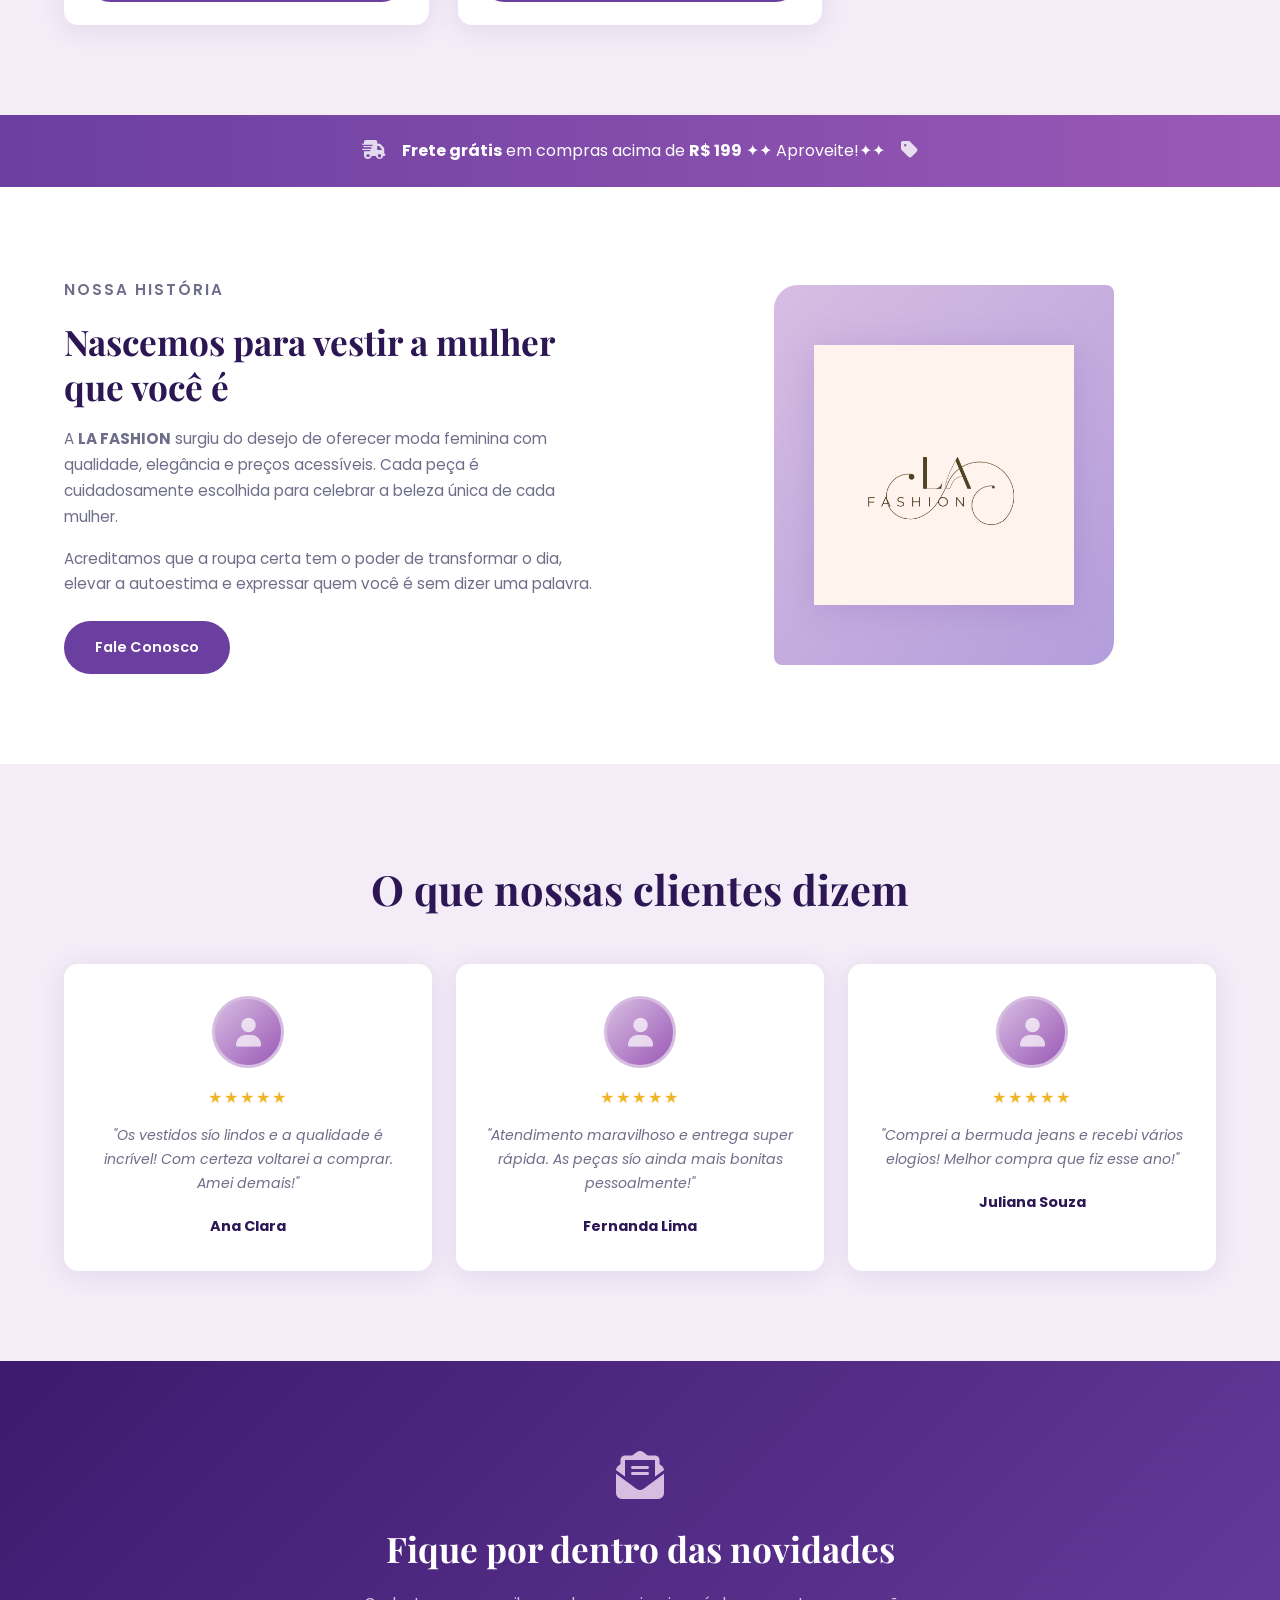
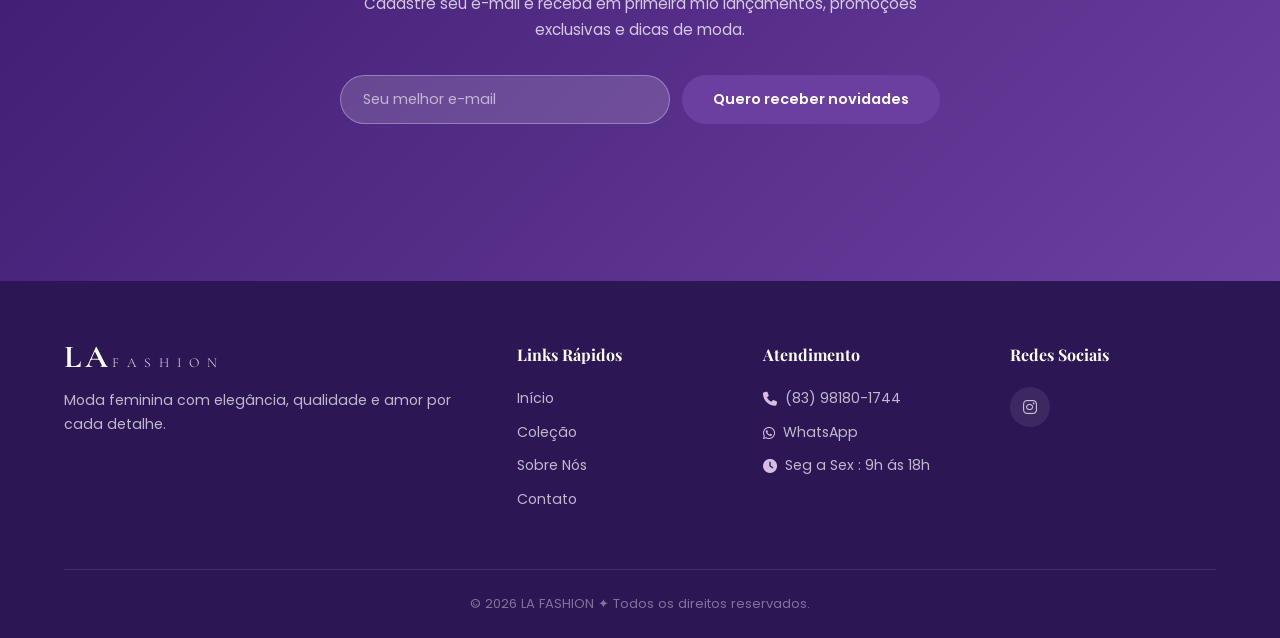
==== commit ea80f570: "atualização" ====
--- a/index.html
+++ b/index.html
@@ -1,1685 +1,2640 @@
-<!DOCTYPE html>
+﻿<!DOCTYPE html>
 <html lang="pt-BR">
 <head>
   <meta charset="UTF-8" />
   <meta name="viewport" content="width=device-width, initial-scale=1.0" />
-  <title>LA ROUPAS — Moda Feminina</title>
+  <title>LA FASHION - Moda Feminina</title>
+  <meta name="description" content="LA FASHION - Moda feminina com elegancia, qualidade e amor por cada detalhe." />
+  <meta name="keywords" content="moda feminina, vestidos, saias, bermudas, blusas, conjuntos, macacao, LA FASHION" />
+  <meta name="author" content="LA FASHION" />
+  <meta name="robots" content="index, follow" />
+  <meta property="og:type" content="website" />
+  <meta property="og:title" content="LA FASHION - Moda Feminina" />
+  <meta property="og:description" content="Pecas exclusivas pensadas para a mulher moderna, sofisticada e cheia de personalidade." />
+  <meta property="og:image" content="images/logo.jpg" />
+  <meta property="og:locale" content="pt_BR" />
   <link rel="preconnect" href="https://fonts.googleapis.com" />
   <link rel="preconnect" href="https://fonts.gstatic.com" crossorigin />
-  <link href="https://fonts.googleapis.com/css2?family=Playfair+Display:ital,wght@0,400;0,600;0,700;1,400&family=Poppins:wght@300;400;500;600&display=swap" rel="stylesheet" />
+  <link href="https://fonts.googleapis.com/css2?family=Cormorant+Garamond:wght@300;400;600;700&family=Playfair+Display:ital,wght@0,400;0,600;0,700;1,400&family=Poppins:wght@300;400;500;600&display=swap" rel="stylesheet" />
   <link rel="stylesheet" href="https://cdnjs.cloudflare.com/ajax/libs/font-awesome/6.5.0/css/all.min.css" />
   <link rel="stylesheet" href="css/style.css" />
 </head>
 <body>
 
   <!-- NAVBAR -->
+
   <header class="navbar" id="navbar">
+
     <div class="container navbar__inner">
-      <a href="#inicio" class="navbar__logo">LA <span>ROUPAS</span></a>
+
+      <a href="#inicio" class="navbar__logo">
+
+        <span class="logo-text">LA</span><span class="logo-text logo-text--sub">FASHION</span>
+
+      </a>
+
       <nav class="navbar__menu" id="navMenu">
+
         <ul>
+
           <li><a href="#inicio">Início</a></li>
+
           <li><a href="#colecao">Coleção</a></li>
+
           <li><a href="#sobre">Sobre Nós</a></li>
+
           <li><a href="#contato">Contato</a></li>
+
         </ul>
+
       </nav>
+
       <div class="navbar__actions">
+
         <button class="cart-btn" id="cartBtn" aria-label="Abrir carrinho">
+
           <i class="fa-solid fa-bag-shopping"></i>
+
           <span class="cart-badge" id="cartBadge">0</span>
+
         </button>
+
         <button class="navbar__hamburger" id="hamburger" aria-label="Abrir menu">
+
           <span></span><span></span><span></span>
+
         </button>
+
       </div>
+
     </div>
+
   </header>
 
   <!-- CARRINHO SIDEBAR -->
+
   <div class="cart-overlay" id="cartOverlay"></div>
+
   <aside class="cart-sidebar" id="cartSidebar" aria-label="Carrinho de compras">
+
     <div class="cart-sidebar__header">
+
       <h3><i class="fa-solid fa-bag-shopping"></i> Meu Carrinho</h3>
+
       <button class="cart-sidebar__close" id="cartClose" aria-label="Fechar carrinho">
+
         <i class="fa-solid fa-xmark"></i>
+
       </button>
+
     </div>
+
     <div class="cart-sidebar__body" id="cartBody">
+
       <div class="cart-empty" id="cartEmpty">
+
         <i class="fa-solid fa-bag-shopping"></i>
+
         <p>Seu carrinho está vazio.</p>
+
         <a href="#colecao" class="btn btn--primary" id="cartGoShop">Ver Coleção</a>
+
       </div>
+
       <ul class="cart-items" id="cartItems"></ul>
+
     </div>
+
     <div class="cart-sidebar__footer" id="cartFooter">
+
       <div class="cart-subtotal">
+
         <span>Subtotal</span>
+
         <strong id="cartSubtotal">R$ 0,00</strong>
+
       </div>
+
       <div class="cart-frete" id="cartFreteMsg"></div>
+
       <div class="cart-total">
+
         <span>Total</span>
+
         <strong id="cartTotal">R$ 0,00</strong>
+
       </div>
+
       <button class="btn btn--primary cart-finalizar" id="cartFinalizar">
+
         <i class="fa-solid fa-lock"></i> Finalizar Compra
+
       </button>
+
       <button class="btn btn--outline cart-limpar" id="cartLimpar">
+
         Limpar Carrinho
+
       </button>
+
     </div>
+
   </aside>
 
-  <!-- BARRA DE URGÊNCIA -->
+  <!-- BARRA DE URGENCIA -->
+
   <div class="urgencia-bar">
+
     <div class="urgencia-bar__track">
-      <span><i class="fa-solid fa-fire"></i> ATENÇÃO: Peças por tempo <strong>ILIMITADO</strong> — mas os estoques estão <strong>acabando!</strong> Garanta a sua agora!</span>
-      <span><i class="fa-solid fa-fire"></i> ATENÇÃO: Peças por tempo <strong>ILIMITADO</strong> — mas os estoques estão <strong>acabando!</strong> Garanta a sua agora!</span>
-      <span><i class="fa-solid fa-fire"></i> ATENÇÃO: Peças por tempo <strong>ILIMITADO</strong> — mas os estoques estão <strong>acabando!</strong> Garanta a sua agora!</span>
+
+      <span><i class="fa-solid fa-fire"></i> ATENÇÃO: Peças por tempo <strong>ILIMITADO</strong> ✦ os estoques estão <strong>acabando ✦</strong> Garanta já a sua!</span>
+
+      <span><i class="fa-solid fa-fire"></i> ATENÇÃO: Peças por tempo <strong>ILIMITADO</strong> ✦ os estoques estão <strong>acabando ✦</strong> Garanta já a sua!</span>
+
+      <span><i class="fa-solid fa-fire"></i> ATENÇÃO: Peças por tempo <strong>ILIMITADO</strong> ✦ os estoques estão <strong>acabando ✦</strong> Garanta já a sua!</span>
+
+    </div>
+
+  </div>
+
+  <!-- HERO -->
+  <section class="hero" id="inicio">
+
+    <div class="hero__content reveal">
+
+      <p class="hero__tag">Nova Coleção 2026</p>
+
+      <h1 class="hero__title">elegância<br /><em>que te define</em></h1>
+
+      <p class="hero__sub">Peças exclusivas pensadas para a mulher moderna, sofisticada e cheia de personalidade.</p>
+
+      <a href="#colecao" class="btn btn--primary">Ver Coleção</a>
+
+    </div>
+
+    <div class="hero__badge reveal"><span>♡</span></div>
+
+  </section>
+
+  <!-- CATEGORIAS -->
+
+  <section class="categorias section" id="categorias">
+
+    <div class="container">
+
+      <h2 class="section__title reveal">Explore as Categorias</h2>
+
+      <div class="categorias__grid">
+
+        <div class="categoria-card reveal" data-tab="vestidos">
+
+          <div class="categoria-card__icon"><i class="fa-solid fa-vest"></i></div>
+
+          <h3>Vestidos</h3>
+
+          <p>Do casual ao sofisticado, para cada ocasião especial.</p>
+
+          <a href="#colecao" class="link-arrow">Ver mais <i class="fa-solid fa-arrow-right"></i></a>
+
+        </div>
+
+        <div class="categoria-card reveal" data-tab="saias">
+
+          <div class="categoria-card__icon"><i class="fa-solid fa-person-dress"></i></div>
+
+          <h3>Saias</h3>
+
+          <p>Plissadas, jeans ou florais ✦ tem para todo gosto.</p>
+
+          <a href="#colecao" class="link-arrow">Ver mais <i class="fa-solid fa-arrow-right"></i></a>
+
+        </div>
+
+        <div class="categoria-card reveal" data-tab="bermudas">
+
+          <div class="categoria-card__icon">
+
+            <svg class="icon-svg" viewBox="0 0 24 24" fill="currentColor" xmlns="http://www.w3.org/2000/svg">
+
+              <path d="M2,3 H22 V6 H22 L22,20 H14 L12,13 L10,20 H2 L2,6 H2 Z"/>
+
+              <rect x="2" y="3" width="20" height="3.5" rx="1" fill="currentColor" opacity="0.55"/>
+
+            </svg>
+
+          </div>
+
+          <h3>Bermudas</h3>
+
+          <p>Conforto e estilo para o seu dia a dia com muito charme.</p>
+
+          <a href="#colecao" class="link-arrow">Ver mais <i class="fa-solid fa-arrow-right"></i></a>
+
+        </div>
+
+        <div class="categoria-card reveal" data-tab="blusas">
+
+          <div class="categoria-card__icon"><i class="fa-solid fa-shirt"></i></div>
+
+          <h3>Blusas</h3>
+
+          <p>Modelos leves e estilosos para compor looks incríveis.</p>
+
+          <a href="#colecao" class="link-arrow">Ver mais <i class="fa-solid fa-arrow-right"></i></a>
+
+        </div>
+
+        <div class="categoria-card reveal" data-tab="calcas">
+
+          <div class="categoria-card__icon">
+
+            <svg class="icon-svg" viewBox="0 0 24 24" fill="currentColor" xmlns="http://www.w3.org/2000/svg">
+
+              <path d="M2,3 H22 L22,21 H14 L12,12 L10,21 H2 Z"/>
+
+              <rect x="2" y="3" width="20" height="3" rx="1" fill="currentColor" opacity="0.5"/>
+
+            </svg>
+
+          </div>
+
+          <h3>calças</h3>
+
+          <p>Do jeans ao social, para arrasar em qualquer look.</p>
+
+          <a href="#colecao" class="link-arrow">Ver mais <i class="fa-solid fa-arrow-right"></i></a>
+
+        </div>
+
+        <div class="categoria-card reveal" data-tab="conjuntos">
+
+          <div class="categoria-card__icon">
+
+            <svg class="icon-svg" viewBox="0 0 24 24" fill="currentColor" xmlns="http://www.w3.org/2000/svg">
+
+              <path d="M8,2 L4,5 L2,5 L2,11 L6,11 L6,9 H18 L18,11 L22,11 L22,5 L20,5 L16,2 Z"/>
+
+              <path d="M6,10 H18 L19,22 H14 L12,15 L10,22 H5 Z"/>
+
+            </svg>
+
+          </div>
+
+          <h3>Conjuntos</h3>
+
+          <p>Coordenados prontos para um look completo e chique.</p>
+
+          <a href="#colecao" class="link-arrow">Ver mais <i class="fa-solid fa-arrow-right"></i></a>
+
+        </div>
+
+        <div class="categoria-card reveal" data-tab="macacoes">
+
+          <div class="categoria-card__icon">
+
+            <svg class="icon-svg" viewBox="0 0 24 24" fill="currentColor" xmlns="http://www.w3.org/2000/svg">
+
+              <path d="M9,2 L8,5 H4 L2,8 L2,13 L5,13 L5,11 H8 L8,14 L7,22 H11 L12,16 L13,22 H17 L16,14 L16,11 H19 L19,13 L22,13 L22,8 L20,5 H16 L15,2 Z"/>
+
+              <rect x="9" y="2" width="6" height="2" rx="1" fill="currentColor" opacity="0.5"/>
+
+            </svg>
+
+          </div>
+
+          <h3>macacões</h3>
+
+          <p>elegância de uma peça só para qualquer ocasião.</p>
+
+          <a href="#colecao" class="link-arrow">Ver mais <i class="fa-solid fa-arrow-right"></i></a>
+
+        </div>
+
+      </div>
+
+    </div>
+
+  </section>
+
+  <!-- COLEÇÃO COM ABAS -->
+
+  <section class="colecao section" id="colecao">
+
+    <div class="container">
+
+      <h2 class="section__title reveal">Nossa Coleção</h2>
+
+      <p class="section__sub reveal">Escolha a categoria e encontre a peça perfeita para você</p>
+
+      <!-- ABAS -->
+
+      <div class="tabs reveal">
+
+        <button class="tab-btn active" data-tab="vestidos">
+
+          <i class="fa-solid fa-vest"></i> Vestidos
+
+        </button>
+
+        <button class="tab-btn" data-tab="saias">
+
+          <i class="fa-solid fa-person-dress"></i> Saias
+
+        </button>
+
+        <button class="tab-btn" data-tab="bermudas">
+
+          <svg class="icon-svg icon-svg--tab" viewBox="0 0 24 24" fill="currentColor" xmlns="http://www.w3.org/2000/svg">
+
+            <path d="M2,3 H22 V6 H22 L22,20 H14 L12,13 L10,20 H2 L2,6 H2 Z"/>
+
+            <rect x="2" y="3" width="20" height="3.5" rx="1" fill="currentColor" opacity="0.55"/>
+
+          </svg> Bermudas
+
+        </button>
+
+        <button class="tab-btn" data-tab="blusas">
+
+          <i class="fa-solid fa-shirt"></i> Blusas
+
+        </button>
+
+        <button class="tab-btn" data-tab="calcas">
+
+          <svg class="icon-svg icon-svg--tab" viewBox="0 0 24 24" fill="currentColor" xmlns="http://www.w3.org/2000/svg">
+
+            <path d="M2,3 H22 L22,21 H14 L12,12 L10,21 H2 Z"/>
+
+            <rect x="2" y="3" width="20" height="3" rx="1" fill="currentColor" opacity="0.5"/>
+
+          </svg> calças
+
+        </button>
+
+        <button class="tab-btn" data-tab="conjuntos">
+
+          <svg class="icon-svg icon-svg--tab" viewBox="0 0 24 24" fill="currentColor" xmlns="http://www.w3.org/2000/svg">
+
+            <path d="M8,2 L4,5 L2,5 L2,11 L6,11 L6,9 H18 L18,11 L22,11 L22,5 L20,5 L16,2 Z"/>
+
+            <path d="M6,10 H18 L19,22 H14 L12,15 L10,22 H5 Z"/>
+
+          </svg> Conjuntos
+
+        </button>
+
+        <button class="tab-btn" data-tab="macacoes">
+
+          <svg class="icon-svg icon-svg--tab" viewBox="0 0 24 24" fill="currentColor" xmlns="http://www.w3.org/2000/svg">
+
+            <path d="M9,2 L8,5 H4 L2,8 L2,13 L5,13 L5,11 H8 L8,14 L7,22 H11 L12,16 L13,22 H17 L16,14 L16,11 H19 L19,13 L22,13 L22,8 L20,5 H16 L15,2 Z"/>
+
+            <rect x="9" y="2" width="6" height="2" rx="1" fill="currentColor" opacity="0.5"/>
+
+          </svg> macacões
+
+        </button>
+
+      </div>
+
+      <!-- PAINEL: VESTIDOS -->
+
+      <div class="tab-panel active" data-panel="vestidos">
+
+        <div class="produtos__grid">
+
+          <div class="produto-card"
+
+               data-id="v1" data-nome="Vestido Floral" data-preco="115.00" data-img="vestidos/vestido1.jpg">
+
+            <div class="produto-card__img">
+
+              <img src="images/vestidos/vestido1.jpg" loading="lazy" alt="Vestido Floral" onerror="this.parentElement.classList.add('no-img')" />
+
+              <span class="badge-estoque"><i class="fa-solid fa-fire"></i> Últimas peças!</span>
+
+              <div class="produto-card__overlay"><i class="fa-solid fa-heart"></i></div>
+
+            </div>
+
+            <div class="produto-card__info">
+
+              <h4>Vestido Floral</h4>
+
+              <p class="produto-card__preco">R$ 115,00</p>
+
+              <div class="size-selector">
+
+                <p class="size-label">Tamanho:</p>
+
+                <div class="size-options">
+
+                  <button class="size-btn" data-size="Único">Único</button>
+
+                </div>
+
+              </div>
+
+              <button class="btn btn--outline btn-add-cart"><i class="fa-solid fa-bag-shopping"></i> Adicionar</button>
+
+            </div>
+
+          </div>
+
+          <div class="produto-card"
+
+               data-id="v2" data-nome="Vestido Floral2" data-preco="80.00" data-img="vestidos/vestido2.jpg">
+
+            <div class="produto-card__img">
+
+              <img src="images/vestidos/vestido2.jpg" loading="lazy" alt="Vestido Floral2" onerror="this.parentElement.classList.add('no-img')" />
+
+              <span class="badge-estoque"><i class="fa-solid fa-fire"></i> Últimas peças!</span>
+
+              <div class="produto-card__overlay"><i class="fa-solid fa-heart"></i></div>
+
+            </div>
+
+            <div class="produto-card__info">
+
+              <h4>Vestido Floral</h4>
+
+              <p class="produto-card__preco">R$ 80,00</p>
+
+              <div class="size-selector">
+
+                <p class="size-label">Tamanho:</p>
+
+                <div class="size-options">
+
+                  <button class="size-btn" data-size="Único">Único</button>
+
+                </div>
+
+              </div>
+
+              <button class="btn btn--outline btn-add-cart"><i class="fa-solid fa-bag-shopping"></i> Adicionar</button>
+
+            </div>
+
+          </div>
+
+          <div class="produto-card"
+
+               data-id="v3" data-nome="Vestido Longo Elegante" data-preco="110.00" data-img="vestidos/vestido3.jpg">
+
+            <div class="produto-card__img">
+
+              <img src="images/vestidos/vestido3.jpg" loading="lazy" alt="Vestido Longo Elegante" onerror="this.parentElement.classList.add('no-img')" />
+
+              <span class="badge-estoque"><i class="fa-solid fa-fire"></i> Últimas peças!</span>
+
+              <div class="produto-card__overlay"><i class="fa-solid fa-heart"></i></div>
+
+            </div>
+
+            <div class="produto-card__info">
+
+              <h4>Vestido Longo Elegante</h4>
+
+              <p class="produto-card__preco">R$ 110,00</p>
+
+              <div class="size-selector">
+
+                <p class="size-label">Tamanho:</p>
+
+                <div class="size-options">
+
+                  <button class="size-btn" data-size="Único">Único</button>
+
+                </div>
+
+              </div>
+
+              <button class="btn btn--outline btn-add-cart"><i class="fa-solid fa-bag-shopping"></i> Adicionar</button>
+
+            </div>
+
+          </div>
+
+          <div class="produto-card"
+
+               data-id="v4" data-nome="Vestido Floral3" data-preco="125.00" data-img="vestidos/vestido4.jpg">
+
+            <div class="produto-card__img">
+
+              <img src="images/vestidos/vestido4.jpg" loading="lazy" alt="Vestido Floral3" onerror="this.parentElement.classList.add('no-img')" />
+
+              <div class="produto-card__overlay"><i class="fa-solid fa-heart"></i></div>
+
+            </div>
+
+            <div class="produto-card__info">
+
+              <h4>Vestido Floral</h4>
+
+              <p class="produto-card__preco">R$ 125,00</p>
+
+              <div class="size-selector">
+
+                <p class="size-label">Tamanho:</p>
+
+                <div class="size-options">
+
+                  <button class="size-btn" data-size="M">M</button>
+
+                </div>
+
+              </div>
+
+              <button class="btn btn--outline btn-add-cart"><i class="fa-solid fa-bag-shopping"></i> Adicionar</button>
+
+            </div>
+
+          </div>
+
+          <div class="produto-card"
+
+               data-id="v5" data-nome="Vestido Festa" data-preco="110.00" data-img="vestidos/vestido5.jpg">
+
+            <div class="produto-card__img">
+
+              <img src="images/vestidos/vestido5.jpg" loading="lazy" alt="Vestido Festa" onerror="this.parentElement.classList.add('no-img')" />
+
+              <span class="badge-estoque"><i class="fa-solid fa-fire"></i> Últimas peças!</span>
+
+              <div class="produto-card__overlay"><i class="fa-solid fa-heart"></i></div>
+
+            </div>
+
+            <div class="produto-card__info">
+
+              <h4>Vestido Festa</h4>
+
+              <p class="produto-card__preco">R$ 110,00</p>
+
+              <div class="size-selector">
+
+                <p class="size-label">Tamanho:</p>
+
+                <div class="size-options">
+
+                  <button class="size-btn" data-size="Único">Único</button> 
+
+                </div>
+
+              </div>
+
+              <button class="btn btn--outline btn-add-cart"><i class="fa-solid fa-bag-shopping"></i> Adicionar</button>
+
+            </div>
+
+          </div>
+
+        </div>
+
+      </div>
+
+      <!-- PAINEL: SAIAS -->
+
+      <div class="tab-panel" data-panel="saias">
+
+        <div class="produtos__grid">
+
+          <div class="produto-card"
+
+               data-id="s1" data-nome="Saia Jeans" data-preco="40.00" data-img="saias/saia1.jpg">
+
+            <div class="produto-card__img">
+
+              <img src="images/saias/saia1.jpg" loading="lazy" alt="Saia Jeans" onerror="this.parentElement.classList.add('no-img')" />
+
+              <span class="badge-estoque"><i class="fa-solid fa-fire"></i> Últimas peças!</span>
+
+              <div class="produto-card__overlay"><i class="fa-solid fa-heart"></i></div>
+
+            </div>
+
+            <div class="produto-card__info">
+
+              <h4>Saia Jeans</h4>
+
+              <p class="produto-card__preco">R$ 40,00</p>
+
+              <div class="size-selector">
+
+                <p class="size-label">Tamanho:</p>
+
+                <div class="size-options">
+
+                  <button class="size-btn" data-size="44">44</button>
+
+                </div>
+
+              </div>
+
+              <button class="btn btn--outline btn-add-cart"><i class="fa-solid fa-bag-shopping"></i> Adicionar</button>
+
+            </div>
+
+          </div>
+
+          <div class="produto-card"
+
+               data-id="s2" data-nome="Saia Jeans Preta" data-preco="40.00" data-img="saias/saia2.jpg">
+
+            <div class="produto-card__img">
+
+              <img src="images/saias/saia2.jpg" loading="lazy" alt="Saia Jeans Preta" onerror="this.parentElement.classList.add('no-img')" />
+
+              <div class="produto-card__overlay"><i class="fa-solid fa-heart"></i></div>
+
+            </div>
+
+            <div class="produto-card__info">
+
+              <h4>Saia Jeans Preta</h4>
+
+              <p class="produto-card__preco">R$ 40,00</p>
+
+              <div class="size-selector">
+
+                <p class="size-label">Tamanho:</p>
+
+                <div class="size-options">
+
+                  <button class="size-btn" data-size="42">42</button>
+
+                  <button class="size-btn" data-size="44">44</button>
+
+                  <button class="size-btn" data-size="46">46</button>
+
+                </div>
+
+              </div>
+
+              <button class="btn btn--outline btn-add-cart"><i class="fa-solid fa-bag-shopping"></i> Adicionar</button>
+
+            </div>
+
+          </div>
+
+          <div class="produto-card"
+
+               data-id="s3" data-nome="Saia Jeans2" data-preco="40.00" data-img="saias/saia3.jpg">
+
+            <div class="produto-card__img">
+
+              <img src="images/saias/saia3.jpg" loading="lazy" alt="Saia Jeans2" onerror="this.parentElement.classList.add('no-img')" />
+
+              <div class="produto-card__overlay"><i class="fa-solid fa-heart"></i></div>
+
+            </div>
+
+            <div class="produto-card__info">
+
+              <h4>Saia Jeans</h4>
+
+              <p class="produto-card__preco">R$ 40,00</p>
+
+              <div class="size-selector">
+
+                <p class="size-label">Tamanho:</p>
+
+                <div class="size-options">
+
+                  <button class="size-btn" data-size="36">36</button>
+
+                  <button class="size-btn" data-size="46">46</button>
+
+                </div>
+
+              </div>
+
+              <button class="btn btn--outline btn-add-cart"><i class="fa-solid fa-bag-shopping"></i> Adicionar</button>
+
+            </div>
+
+          </div>
+
+        </div>
+
+      </div>
+
+      <!-- PAINEL: BERMUDAS -->
+
+      <div class="tab-panel" data-panel="bermudas">
+
+        <div class="produtos__grid">
+
+          <div class="produto-card"
+
+               data-id="b1" data-nome="Bermuda Jeans1" data-preco="60.00" data-img="bermudas/bermuda1.jpg">
+
+            <div class="produto-card__img">
+
+              <img src="images/bermudas/bermuda1.jpg" loading="lazy" alt="Bermuda Jeans1" onerror="this.parentElement.classList.add('no-img')" />
+
+              <span class="badge-estoque"><i class="fa-solid fa-fire"></i> Últimas peças!</span>
+
+              <div class="produto-card__overlay"><i class="fa-solid fa-heart"></i></div>
+
+            </div>
+
+            <div class="produto-card__info">
+
+              <h4>Bermuda Jeans</h4>
+
+              <p class="produto-card__preco">R$ 60,00</p>
+
+              <div class="size-selector">
+
+                <p class="size-label">Tamanho:</p>
+
+                <div class="size-options">
+
+                  <button class="size-btn" data-size="44">44</button>
+
+                </div>
+
+              </div>
+
+              <button class="btn btn--outline btn-add-cart"><i class="fa-solid fa-bag-shopping"></i> Adicionar</button>
+
+            </div>
+
+          </div>
+
+          <div class="produto-card"
+
+               data-id="b2" data-nome="Bermuda Jeans2" data-preco="50.00" data-img="bermudas/bermuda2.jpg">
+
+            <div class="produto-card__img">
+
+              <img src="images/bermudas/bermuda2.jpg" loading="lazy" alt="Bermuda Jeans2" onerror="this.parentElement.classList.add('no-img')" />
+
+               <span class="badge-estoque"><i class="fa-solid fa-fire"></i> Últimas peças!</span>
+
+              <div class="produto-card__overlay"><i class="fa-solid fa-heart"></i></div>
+
+            </div>
+
+            <div class="produto-card__info">
+
+              <h4>Bermuda Jeans</h4>
+
+              <p class="produto-card__preco">R$ 50,00</p>
+
+              <div class="size-selector">
+
+                <p class="size-label">Tamanho:</p>
+
+                <div class="size-options">
+
+                  <button class="size-btn" data-size="38">38</button>
+
+                  <button class="size-btn" data-size="40">40</button>
+
+                </div>
+
+              </div>
+
+              <button class="btn btn--outline btn-add-cart"><i class="fa-solid fa-bag-shopping"></i> Adicionar</button>
+
+            </div>
+
+          </div>
+
+          <div class="produto-card"
+
+               data-id="b3" data-nome="Bermuda Jeans3" data-preco="50.00" data-img="bermudas/bermuda3.jpg">
+
+            <div class="produto-card__img">
+
+              <img src="images/bermudas/bermuda3.jpg" loading="lazy" alt="Bermuda Jeans3" onerror="this.parentElement.classList.add('no-img')" />
+
+              <span class="badge-estoque"><i class="fa-solid fa-fire"></i> Últimas peças!</span>
+
+              <div class="produto-card__overlay"><i class="fa-solid fa-heart"></i></div>
+
+            </div>
+
+            <div class="produto-card__info">
+
+              <h4>Bermuda Jeans</h4>
+
+              <p class="produto-card__preco">R$ 50,00</p>
+
+              <div class="size-selector">
+
+                <p class="size-label">Tamanho:</p>
+
+                <div class="size-options">
+
+                  <button class="size-btn" data-size="38">38</button>
+
+                  <button class="size-btn" data-size="40">40</button>
+
+                  <button class="size-btn" data-size="42">42</button>
+
+                </div>
+
+              </div>
+
+              <button class="btn btn--outline btn-add-cart"><i class="fa-solid fa-bag-shopping"></i> Adicionar</button>
+
+            </div>
+
+          </div>
+
+          <div class="produto-card"
+
+               data-id="b4" data-nome="Bermuda Social" data-preco="65.00" data-img="bermudas/bermuda4.jpg">
+
+            <div class="produto-card__img">
+
+              <img src="images/bermudas/bermuda4.jpg" loading="lazy" alt="Bermuda Social" onerror="this.parentElement.classList.add('no-img')" />
+
+              <span class="badge-estoque"><i class="fa-solid fa-fire"></i> Últimas peças!</span>
+
+              <div class="produto-card__overlay"><i class="fa-solid fa-heart"></i></div>
+
+            </div>
+
+            <div class="produto-card__info">
+
+              <h4>Bermuda Social</h4>
+
+              <p class="produto-card__preco">R$ 65,00</p>
+
+              <div class="size-selector">
+
+                <p class="size-label">Tamanho:</p>
+
+                <div class="size-options">
+
+                  <button class="size-btn" data-size="GG">GG</button>
+
+                </div>
+
+              </div>
+
+              <button class="btn btn--outline btn-add-cart"><i class="fa-solid fa-bag-shopping"></i> Adicionar</button>
+
+            </div>
+
+          </div>
+
+          <div class="produto-card"
+
+               data-id="b5" data-nome="Bermuda Jeans4" data-preco="80.00" data-img="bermudas/bermuda5.jpg">
+
+            <div class="produto-card__img">
+
+              <img src="images/bermudas/bermuda5.jpg" loading="lazy" alt="Bermuda Jeans4" onerror="this.parentElement.classList.add('no-img')" />
+
+              <span class="badge-estoque"><i class="fa-solid fa-fire"></i> Últimas peças!</span>
+
+              <div class="produto-card__overlay"><i class="fa-solid fa-heart"></i></div>
+
+            </div>
+
+            <div class="produto-card__info">
+
+              <h4>Bermuda Jeans</h4>
+
+              <p class="produto-card__preco">R$ 80,00</p>
+
+              <div class="size-selector">
+
+                <p class="size-label">Tamanho:</p>
+
+                <div class="size-options">
+
+                  <button class="size-btn" data-size="46">46</button>
+
+                  <button class="size-btn" data-size="48">48</button>
+
+                </div>
+
+              </div>
+
+              <button class="btn btn--outline btn-add-cart"><i class="fa-solid fa-bag-shopping"></i> Adicionar</button>
+
+            </div>
+
+          </div>
+
+           <div class="produto-card"
+
+               data-id="b5" data-nome="Bermuda Jeans5" data-preco="65.00" data-img="bermudas/bermuda6.jpg">
+
+            <div class="produto-card__img">
+
+              <img src="images/bermudas/bermuda6.jpg" loading="lazy" alt="Bermuda Jeans5" onerror="this.parentElement.classList.add('no-img')" />
+
+              <span class="badge-estoque"><i class="fa-solid fa-fire"></i> Últimas peças!</span>
+
+              <div class="produto-card__overlay"><i class="fa-solid fa-heart"></i></div>
+
+            </div>
+
+            <div class="produto-card__info">
+
+              <h4>Bermuda Jeans</h4>
+
+              <p class="produto-card__preco">R$ 65,00</p>
+
+              <div class="size-selector">
+
+                <p class="size-label">Tamanho:</p>
+
+                <div class="size-options">
+
+                  <button class="size-btn" data-size="34">34</button>
+
+                </div>
+
+              </div>
+
+              <button class="btn btn--outline btn-add-cart"><i class="fa-solid fa-bag-shopping"></i> Adicionar</button>
+
+            </div>
+
+          </div>
+
+          <div class="produto-card"
+
+               data-id="b6" data-nome="Bermuda Jeans6" data-preco="70.00" data-img="bermudas/bermuda7.jpg">
+
+            <div class="produto-card__img">
+
+              <img src="images/bermudas/bermuda7.jpg" loading="lazy" alt="Bermuda Jeans6" onerror="this.parentElement.classList.add('no-img')" />
+
+              <span class="badge-estoque"><i class="fa-solid fa-fire"></i> Últimas peças!</span>
+
+              <div class="produto-card__overlay"><i class="fa-solid fa-heart"></i></div>
+
+            </div>
+
+            <div class="produto-card__info">
+
+              <h4>Bermuda Jeans</h4>
+
+              <p class="produto-card__preco">R$ 70,00</p>
+
+              <div class="size-selector">
+
+                <p class="size-label">Tamanho:</p>
+
+                <div class="size-options">
+
+                  <button class="size-btn" data-size="36">36</button>
+
+                </div>
+
+              </div>
+
+              <button class="btn btn--outline btn-add-cart"><i class="fa-solid fa-bag-shopping"></i> Adicionar</button>
+
+            </div>
+
+          </div>
+
+          <div class="produto-card"
+
+               data-id="b3" data-nome="Bermuda Jeans7" data-preco="45.00" data-img="bermudas/bermuda8.jpg">
+
+            <div class="produto-card__img">
+
+              <img src="images/bermudas/bermuda8.jpg" loading="lazy" alt="Bermuda Jeans7" onerror="this.parentElement.classList.add('no-img')" />
+
+              <span class="badge-estoque"><i class="fa-solid fa-fire"></i> Últimas peças!</span>
+
+              <div class="produto-card__overlay"><i class="fa-solid fa-heart"></i></div>
+
+            </div>
+
+            <div class="produto-card__info">
+
+              <h4>Bermuda Jeans</h4>
+
+              <p class="produto-card__preco">R$ 45,00</p>
+
+              <div class="size-selector">
+
+                <p class="size-label">Tamanho:</p>
+
+                <div class="size-options">
+
+                  <button class="size-btn" data-size="36">36</button>
+
+                  <button class="size-btn" data-size="38">38</button>
+
+                  <button class="size-btn" data-size="42">42</button>
+
+                </div>
+
+              </div>
+
+              <button class="btn btn--outline btn-add-cart"><i class="fa-solid fa-bag-shopping"></i> Adicionar</button>
+
+            </div>
+
+          </div>
+
+          <div class="produto-card"
+
+               data-id="b3" data-nome="Bermuda Jeans8" data-preco="60.00" data-img="bermudas/bermuda9.jpg">
+
+            <div class="produto-card__img">
+
+              <img src="images/bermudas/bermuda9.jpg" loading="lazy" alt="Bermuda Jeans8" onerror="this.parentElement.classList.add('no-img')" />
+
+              <span class="badge-estoque"><i class="fa-solid fa-fire"></i> Últimas peças!</span>
+
+              <div class="produto-card__overlay"><i class="fa-solid fa-heart"></i></div>
+
+            </div>
+
+            <div class="produto-card__info">
+
+              <h4>Bermuda Jeans</h4>
+
+              <p class="produto-card__preco">R$ 60,00</p>
+
+              <div class="size-selector">
+
+                <p class="size-label">Tamanho:</p>
+
+                <div class="size-options">
+
+                  <button class="size-btn" data-size="34">34</button>
+
+                </div>
+
+              </div>
+
+              <button class="btn btn--outline btn-add-cart"><i class="fa-solid fa-bag-shopping"></i> Adicionar</button>
+
+            </div>
+
+          </div>
+
+          <div class="produto-card"
+
+               data-id="b3" data-nome="Bermuda Jeans9" data-preco="50.00" data-img="bermudas/bermuda10.jpg">
+
+            <div class="produto-card__img">
+
+              <img src="images/bermudas/bermuda10.jpg" loading="lazy" alt="Bermuda Jeans9" onerror="this.parentElement.classList.add('no-img')" />
+
+              <span class="badge-estoque"><i class="fa-solid fa-fire"></i> Últimas peças!</span>
+
+              <div class="produto-card__overlay"><i class="fa-solid fa-heart"></i></div>
+
+            </div>
+
+            <div class="produto-card__info">
+
+              <h4>Bermuda Jeans</h4>
+
+              <p class="produto-card__preco">R$ 50,00</p>
+
+              <div class="size-selector">
+
+                <p class="size-label">Tamanho:</p>
+
+                <div class="size-options">
+
+                  <button class="size-btn" data-size="36">36</button>
+
+                  <button class="size-btn" data-size="40">40</button>
+
+                  <button class="size-btn" data-size="42">42</button>
+
+                </div>
+
+              </div>
+
+              <button class="btn btn--outline btn-add-cart"><i class="fa-solid fa-bag-shopping"></i> Adicionar</button>
+
+            </div>
+
+          </div>
+
+           <div class="produto-card"
+
+               data-id="b3" data-nome="Bermuda Jeans10" data-preco="50.00" data-img="bermudas/bermuda11.jpg">
+
+            <div class="produto-card__img">
+
+              <img src="images/bermudas/bermuda11.jpg" loading="lazy" alt="Bermuda Jeans10" onerror="this.parentElement.classList.add('no-img')" />
+
+              <span class="badge-estoque"><i class="fa-solid fa-fire"></i> Últimas peças!</span>
+
+              <div class="produto-card__overlay"><i class="fa-solid fa-heart"></i></div>
+
+            </div>
+
+            <div class="produto-card__info">
+
+              <h4>Bermuda Jeans</h4>
+
+              <p class="produto-card__preco">R$ 50,00</p>
+
+              <div class="size-selector">
+
+                <p class="size-label">Tamanho:</p>
+
+                <div class="size-options">
+
+                  <button class="size-btn" data-size="38">38</button>
+
+                </div>
+
+              </div>
+
+              <button class="btn btn--outline btn-add-cart"><i class="fa-solid fa-bag-shopping"></i> Adicionar</button>
+
+            </div>
+
+          </div>
+
+           <div class="produto-card"
+
+               data-id="b3" data-nome="Bermuda Jeans11" data-preco="40.00" data-img="bermudas/bermuda12.jpg">
+
+            <div class="produto-card__img">
+
+              <img src="images/bermudas/bermuda12.jpg" loading="lazy" alt="Bermuda Jeans11" onerror="this.parentElement.classList.add('no-img')" />
+
+              <span class="badge-estoque"><i class="fa-solid fa-fire"></i> Últimas peças!</span>
+
+              <div class="produto-card__overlay"><i class="fa-solid fa-heart"></i></div>
+
+            </div>
+
+            <div class="produto-card__info">
+
+              <h4>Bermuda Jeans</h4>
+
+              <p class="produto-card__preco">R$ 40,00</p>
+
+              <div class="size-selector">
+
+                <p class="size-label">Tamanho:</p>
+
+                <div class="size-options">
+
+                  <button class="size-btn" data-size="36">36</button>
+
+                </div>
+
+              </div>
+
+              <button class="btn btn--outline btn-add-cart"><i class="fa-solid fa-bag-shopping"></i> Adicionar</button>
+
+            </div>
+
+          </div>
+
+          <div class="produto-card"
+
+               data-id="b3" data-nome="Bermuda Jeans12" data-preco="65.00" data-img="bermudas/bermuda13.jpg">
+
+            <div class="produto-card__img">
+
+              <img src="images/bermudas/bermuda13.jpg" loading="lazy" alt="Bermuda Jeans12" onerror="this.parentElement.classList.add('no-img')" />
+
+              <span class="badge-estoque"><i class="fa-solid fa-fire"></i> Últimas peças!</span>
+
+              <div class="produto-card__overlay"><i class="fa-solid fa-heart"></i></div>
+
+            </div>
+
+            <div class="produto-card__info">
+
+              <h4>Bermuda Jeans</h4>
+
+              <p class="produto-card__preco">R$ 65,00</p>
+
+              <div class="size-selector">
+
+                <p class="size-label">Tamanho:</p>
+
+                <div class="size-options">
+
+                  <button class="size-btn" data-size="36">36</button>
+
+                  <button class="size-btn" data-size="38">38</button>
+
+                </div>
+
+              </div>
+
+              <button class="btn btn--outline btn-add-cart"><i class="fa-solid fa-bag-shopping"></i> Adicionar</button>
+
+            </div>
+
+          </div>
+
+          <div class="produto-card"
+
+               data-id="b3" data-nome="Bermuda Jeans13" data-preco="35.00" data-img="bermudas/bermuda14.jpg">
+
+            <div class="produto-card__img">
+
+              <img src="images/bermudas/bermuda14.jpg" loading="lazy" alt="Bermuda Jeans13" onerror="this.parentElement.classList.add('no-img')" />
+
+              <span class="badge-estoque"><i class="fa-solid fa-fire"></i> Últimas peças!</span>
+
+              <div class="produto-card__overlay"><i class="fa-solid fa-heart"></i></div>
+
+            </div>
+
+            <div class="produto-card__info">
+
+              <h4>Bermuda Jeans</h4>
+
+              <p class="produto-card__preco">R$ 35,00</p>
+
+              <div class="size-selector">
+
+                <p class="size-label">Tamanho:</p>
+
+                <div class="size-options">
+
+                  <button class="size-btn" data-size="40">40</button>
+
+                  <button class="size-btn" data-size="44">44</button>
+
+                </div>
+
+              </div>
+
+              <button class="btn btn--outline btn-add-cart"><i class="fa-solid fa-bag-shopping"></i> Adicionar</button>
+
+            </div>
+
+          </div>
+
+          <div class="produto-card"
+
+               data-id="b3" data-nome="Bermuda Jeans14" data-preco="80.00" data-img="bermudas/bermuda15.jpg">
+
+            <div class="produto-card__img">
+
+              <img src="images/bermudas/bermuda15.jpg" loading="lazy" alt="Bermuda Jeans14" onerror="this.parentElement.classList.add('no-img')" />
+
+              <span class="badge-estoque"><i class="fa-solid fa-fire"></i> Últimas peças!</span>
+
+              <div class="produto-card__overlay"><i class="fa-solid fa-heart"></i></div>
+
+            </div>
+
+            <div class="produto-card__info">
+
+              <h4>Bermuda Jeans</h4>
+
+              <p class="produto-card__preco">R$ 80,00</p>
+
+              <div class="size-selector">
+
+                <p class="size-label">Tamanho:</p>
+
+                <div class="size-options">
+
+                  <button class="size-btn" data-size="48">48</button>
+
+                  <button class="size-btn" data-size="50">50</button>
+
+                </div>
+
+              </div>
+
+              <button class="btn btn--outline btn-add-cart"><i class="fa-solid fa-bag-shopping"></i> Adicionar</button>
+
+            </div>
+
+          </div>
+
+          <div class="produto-card"
+
+               data-id="b3" data-nome="Bermuda Jeans15" data-preco="65.00" data-img="bermudas/bermuda16.jpg">
+
+            <div class="produto-card__img">
+
+              <img src="images/bermudas/bermuda16.jpg" loading="lazy" alt="Bermuda Jeans15" onerror="this.parentElement.classList.add('no-img')" />
+
+              <span class="badge-estoque"><i class="fa-solid fa-fire"></i> Últimas peças!</span>
+
+              <div class="produto-card__overlay"><i class="fa-solid fa-heart"></i></div>
+
+            </div>
+
+            <div class="produto-card__info">
+
+              <h4>Bermuda Jeans</h4>
+
+              <p class="produto-card__preco">R$ 65,00</p>
+
+              <div class="size-selector">
+
+                <p class="size-label">Tamanho:</p>
+
+                <div class="size-options">
+
+                  <button class="size-btn" data-size="34">34</button>
+
+                </div>
+
+              </div>
+
+              <button class="btn btn--outline btn-add-cart"><i class="fa-solid fa-bag-shopping"></i> Adicionar</button>
+
+            </div>
+
+          </div>
+
+           <div class="produto-card"
+
+               data-id="b3" data-nome="Bermuda Jeans16" data-preco="65.00" data-img="bermudas/bermuda17.jpg">
+
+            <div class="produto-card__img">
+
+              <img src="images/bermudas/bermuda17.jpg" loading="lazy" alt="Bermuda Jeans16" onerror="this.parentElement.classList.add('no-img')" />
+
+              <span class="badge-estoque"><i class="fa-solid fa-fire"></i> Últimas peças!</span>
+
+              <div class="produto-card__overlay"><i class="fa-solid fa-heart"></i></div>
+
+            </div>
+
+            <div class="produto-card__info">
+
+              <h4>Bermuda Jeans</h4>
+
+              <p class="produto-card__preco">R$ 65,00</p>
+
+              <div class="size-selector">
+
+                <p class="size-label">Tamanho:</p>
+
+                <div class="size-options">
+
+                  <button class="size-btn" data-size="36">36</button>
+
+                </div>
+
+              </div>
+
+              <button class="btn btn--outline btn-add-cart"><i class="fa-solid fa-bag-shopping"></i> Adicionar</button>
+
+            </div>
+
+          </div>
+
+          <div class="produto-card"
+
+               data-id="b3" data-nome="Bermuda Jeans17" data-preco="50.00" data-img="bermudas/bermuda18.jpg">
+
+            <div class="produto-card__img">
+
+              <img src="images/bermudas/bermuda18.jpg" loading="lazy" alt="Bermuda Jeans17" onerror="this.parentElement.classList.add('no-img')" />
+
+              <span class="badge-estoque"><i class="fa-solid fa-fire"></i> Últimas peças!</span>
+
+              <div class="produto-card__overlay"><i class="fa-solid fa-heart"></i></div>
+
+            </div>
+
+            <div class="produto-card__info">
+
+              <h4>Bermuda Jeans</h4>
+
+              <p class="produto-card__preco">R$ 50,00</p>
+
+              <div class="size-selector">
+
+                <p class="size-label">Tamanho:</p>
+
+                <div class="size-options">
+
+                  <button class="size-btn" data-size="42">42</button>
+
+                </div>
+
+              </div>
+
+              <button class="btn btn--outline btn-add-cart"><i class="fa-solid fa-bag-shopping"></i> Adicionar</button>
+
+            </div>
+
+          </div>
+
+          <div class="produto-card"
+
+               data-id="b3" data-nome="Bermuda Jeans18" data-preco="45.00" data-img="bermudas/bermuda19.jpg">
+
+            <div class="produto-card__img">
+
+              <img src="images/bermudas/bermuda19.jpg" loading="lazy" alt="Bermuda Jeans18" onerror="this.parentElement.classList.add('no-img')" />
+
+              <span class="badge-estoque"><i class="fa-solid fa-fire"></i> Últimas peças!</span>
+
+              <div class="produto-card__overlay"><i class="fa-solid fa-heart"></i></div>
+
+            </div>
+
+            <div class="produto-card__info">
+
+              <h4>Bermuda Jeans</h4>
+
+              <p class="produto-card__preco">R$ 45,00</p>
+
+              <div class="size-selector">
+
+                <p class="size-label">Tamanho:</p>
+
+                <div class="size-options">
+
+                  <button class="size-btn" data-size="36">36</button>
+
+                </div>
+
+              </div>
+
+              <button class="btn btn--outline btn-add-cart"><i class="fa-solid fa-bag-shopping"></i> Adicionar</button>
+
+            </div>
+
+          </div>
+
+          <div class="produto-card"
+
+               data-id="b3" data-nome="Bermuda Jeans19" data-preco="35.00" data-img="bermudas/bermuda20.jpg">
+
+            <div class="produto-card__img">
+
+              <img src="images/bermudas/bermuda20.jpg" loading="lazy" alt="Bermuda Jeans19" onerror="this.parentElement.classList.add('no-img')" />
+
+              <span class="badge-estoque"><i class="fa-solid fa-fire"></i> Últimas peças!</span>
+
+              <div class="produto-card__overlay"><i class="fa-solid fa-heart"></i></div>
+
+            </div>
+
+            <div class="produto-card__info">
+
+              <h4>Bermuda Jeans</h4>
+
+              <p class="produto-card__preco">R$ 35,00</p>
+
+              <div class="size-selector">
+
+                <p class="size-label">Tamanho:</p>
+
+                <div class="size-options">
+
+                  <button class="size-btn" data-size="36">36</button>
+
+                </div>
+
+              </div>
+
+              <button class="btn btn--outline btn-add-cart"><i class="fa-solid fa-bag-shopping"></i> Adicionar</button>
+
+            </div>
+
+          </div>
+
+          <div class="produto-card"
+
+               data-id="b3" data-nome="Bermuda Jeans20" data-preco="35.00" data-img="bermudas/bermuda21.jpg">
+
+            <div class="produto-card__img">
+
+              <img src="images/bermudas/bermuda21.jpg" loading="lazy" alt="Bermuda Jeans20" onerror="this.parentElement.classList.add('no-img')" />
+
+              <span class="badge-estoque"><i class="fa-solid fa-fire"></i> Últimas peças!</span>
+
+              <div class="produto-card__overlay"><i class="fa-solid fa-heart"></i></div>
+
+            </div>
+
+            <div class="produto-card__info">
+
+              <h4>Bermuda Jeans</h4>
+
+              <p class="produto-card__preco">R$ 35,00</p>
+
+              <div class="size-selector">
+
+                <p class="size-label">Tamanho:</p>
+
+                <div class="size-options">
+
+                  <button class="size-btn" data-size="40">40</button>
+
+                </div>
+
+              </div>
+
+              <button class="btn btn--outline btn-add-cart"><i class="fa-solid fa-bag-shopping"></i> Adicionar</button>
+
+            </div>
+
+          </div>
+
+          <div class="produto-card"
+
+               data-id="b3" data-nome="Bermuda Jeans21" data-preco="55.00" data-img="bermudas/bermuda22.jpg">
+
+            <div class="produto-card__img">
+
+              <img src="images/bermudas/bermuda22.jpg" loading="lazy" alt="Bermuda Jeans21" onerror="this.parentElement.classList.add('no-img')" />
+
+              <span class="badge-estoque"><i class="fa-solid fa-fire"></i> Últimas peças!</span>
+
+              <div class="produto-card__overlay"><i class="fa-solid fa-heart"></i></div>
+
+            </div>
+
+            <div class="produto-card__info">
+
+              <h4>Bermuda Jeans</h4>
+
+              <p class="produto-card__preco">R$ 55,00</p>
+
+              <div class="size-selector">
+
+                <p class="size-label">Tamanho:</p>
+
+                <div class="size-options">
+
+                  <button class="size-btn" data-size="40">40</button>
+
+                </div>
+
+              </div>
+
+              <button class="btn btn--outline btn-add-cart"><i class="fa-solid fa-bag-shopping"></i> Adicionar</button>
+
+            </div>
+
+          </div>
+
+          <div class="produto-card"
+
+               data-id="b3" data-nome="Bermuda Jeans22" data-preco="35.00" data-img="bermudas/bermuda23.jpg">
+
+            <div class="produto-card__img">
+
+              <img src="images/bermudas/bermuda23.jpg" loading="lazy" alt="Bermuda Jeans22" onerror="this.parentElement.classList.add('no-img')" />
+
+              <span class="badge-estoque"><i class="fa-solid fa-fire"></i> Últimas peças!</span>
+
+              <div class="produto-card__overlay"><i class="fa-solid fa-heart"></i></div>
+
+            </div>
+
+            <div class="produto-card__info">
+
+              <h4>Bermuda Jeans</h4>
+
+              <p class="produto-card__preco">R$ 35,00</p>
+
+              <div class="size-selector">
+
+                <p class="size-label">Tamanho:</p>
+
+                <div class="size-options">
+
+                  <button class="size-btn" data-size="36">36</button>
+
+                </div>
+
+              </div>
+
+              <button class="btn btn--outline btn-add-cart"><i class="fa-solid fa-bag-shopping"></i> Adicionar</button>
+
+            </div>
+
+          </div>
+
+          <div class="produto-card"
+
+               data-id="b3" data-nome="Bermuda Jeans23" data-preco="50.00" data-img="bermudas/bermuda24.jpg">
+
+            <div class="produto-card__img">
+
+              <img src="images/bermudas/bermuda24.jpg" loading="lazy" alt="Bermuda Jeans23" onerror="this.parentElement.classList.add('no-img')" />
+
+              <span class="badge-estoque"><i class="fa-solid fa-fire"></i> Últimas peças!</span>
+
+              <div class="produto-card__overlay"><i class="fa-solid fa-heart"></i></div>
+
+            </div>
+
+            <div class="produto-card__info">
+
+              <h4>Bermuda Jeans</h4>
+
+              <p class="produto-card__preco">R$ 50,00</p>
+
+              <div class="size-selector">
+
+                <p class="size-label">Tamanho:</p>
+
+                <div class="size-options">
+
+                  <button class="size-btn" data-size="36">36</button>
+
+                </div>
+
+              </div>
+
+              <button class="btn btn--outline btn-add-cart"><i class="fa-solid fa-bag-shopping"></i> Adicionar</button>
+
+            </div>
+
+          </div>
+
+          <div class="produto-card"
+
+               data-id="b3" data-nome="Bermuda Jeans24" data-preco="50.00" data-img="bermudas/bermuda25.jpg">
+
+            <div class="produto-card__img">
+
+              <img src="images/bermudas/bermuda25.jpg" loading="lazy" alt="Bermuda Jeans24" onerror="this.parentElement.classList.add('no-img')" />
+
+              <span class="badge-estoque"><i class="fa-solid fa-fire"></i> Últimas peças!</span>
+
+              <div class="produto-card__overlay"><i class="fa-solid fa-heart"></i></div>
+
+            </div>
+
+            <div class="produto-card__info">
+
+              <h4>Bermuda Jeans</h4>
+
+              <p class="produto-card__preco">R$ 50,00</p>
+
+              <div class="size-selector">
+
+                <p class="size-label">Tamanho:</p>
+
+                <div class="size-options">
+
+                  <button class="size-btn" data-size="42">42</button>
+
+                </div>
+
+              </div>
+
+              <button class="btn btn--outline btn-add-cart"><i class="fa-solid fa-bag-shopping"></i> Adicionar</button>
+
+            </div>
+
+          </div>
+
+          <div class="produto-card"
+
+               data-id="b3" data-nome="Bermuda Jeans25" data-preco="35.00" data-img="bermudas/bermuda26.jpg">
+
+            <div class="produto-card__img">
+
+              <img src="images/bermudas/bermuda26.jpg" loading="lazy" alt="Bermuda Jeans25" onerror="this.parentElement.classList.add('no-img')" />
+
+              <span class="badge-estoque"><i class="fa-solid fa-fire"></i> Últimas peças!</span>
+
+              <div class="produto-card__overlay"><i class="fa-solid fa-heart"></i></div>
+
+            </div>
+
+            <div class="produto-card__info">
+
+              <h4>Bermuda Jeans</h4>
+
+              <p class="produto-card__preco">R$ 35,00</p>
+
+              <div class="size-selector">
+
+                <p class="size-label">Tamanho:</p>
+
+                <div class="size-options">
+
+                  <button class="size-btn" data-size="36">36</button>
+
+                </div>
+
+              </div>
+
+              <button class="btn btn--outline btn-add-cart"><i class="fa-solid fa-bag-shopping"></i> Adicionar</button>
+
+            </div>
+
+          </div>
+
+        </div>
+
+      </div>
+
+      <!-- PAINEL: BLUSAS -->
+
+      <div class="tab-panel" data-panel="blusas">
+
+        <div class="produtos__grid">
+
+          <div class="produto-card"
+
+               data-id="bl1" data-nome="Blusa Casual" data-preco="40.00" data-img="blusas/blusa1.jpg">
+
+            <div class="produto-card__img">
+
+              <img src="images/blusas/blusa1.jpg" loading="lazy" alt="Blusa Casual" onerror="this.parentElement.classList.add('no-img')" />
+
+              <div class="produto-card__overlay"><i class="fa-solid fa-heart"></i></div>
+
+            </div>
+
+            <div class="produto-card__info">
+
+              <h4>Blusa Casual</h4>
+
+              <p class="produto-card__preco">R$ 40,00</p>
+
+              <div class="size-selector">
+
+                <p class="size-label">Tamanho:</p>
+
+                <div class="size-options">
+
+                  <button class="size-btn" data-size="G">G</button>
+
+                </div>
+
+              </div>
+
+              <button class="btn btn--outline btn-add-cart"><i class="fa-solid fa-bag-shopping"></i> Adicionar</button>
+
+            </div>
+
+          </div>
+
+          <div class="produto-card"
+
+               data-id="bl2" data-nome="Blusa Jeans" data-preco="50.00" data-img="blusas/blusa2.jpg">
+
+            <div class="produto-card__img">
+
+              <img src="images/blusas/blusa2.jpg" loading="lazy" alt="Blusa Jeans" onerror="this.parentElement.classList.add('no-img')" />
+
+              <span class="badge-estoque"><i class="fa-solid fa-fire"></i> Últimas peças!</span>
+
+              <div class="produto-card__overlay"><i class="fa-solid fa-heart"></i></div>
+
+            </div>
+
+            <div class="produto-card__info">
+
+              <h4>Blusa Jeans</h4>
+
+              <p class="produto-card__preco">R$ 50,00</p>
+
+              <div class="size-selector">
+
+                <p class="size-label">Tamanho:</p>
+
+                <div class="size-options">
+
+                  <button class="size-btn" data-size="M">M</button>
+
+                </div>
+
+              </div>
+
+              <button class="btn btn--outline btn-add-cart"><i class="fa-solid fa-bag-shopping"></i> Adicionar</button>
+
+            </div>
+
+          </div>
+
+        </div>
+
+      </div>
+
+      <!-- PAINEL: CALÇAS -->
+
+      <div class="tab-panel" data-panel="calcas">
+
+        <div class="produtos__grid">
+
+          <div class="produto-card" data-id="c1" data-nome="Calça Jeans" data-preco="90.00" data-img="calcas/calca1.jpg">
+
+            <div class="produto-card__img">
+
+              <img src="images/calcas/calca1.jpg" loading="lazy" alt="Calça Jeans" onerror="this.parentElement.classList.add('no-img')" />
+
+              <span class="badge-estoque"><i class="fa-solid fa-fire"></i> Últimas peças!</span>
+
+              <div class="produto-card__overlay"><i class="fa-solid fa-heart"></i></div>
+
+            </div>
+
+            <div class="produto-card__info">
+
+              <h4>Calça Jeans</h4>
+
+              <p class="produto-card__preco">R$ 90,00</p>
+
+              <div class="size-selector">
+
+                <p class="size-label">Tamanho:</p>
+
+              <div class="size-options">
+
+                  <button class="size-btn" data-size="36">36</button>
+
+                </div>
+
+              </div>
+
+              <button class="btn btn--outline btn-add-cart"><i class="fa-solid fa-bag-shopping"></i> Adicionar</button>
+
+            </div>
+
+          </div>
+
+          <div class="produto-card" data-id="c2" data-nome="Calça Jeans2" data-preco="100.00" data-img="calcas/calca2.jpg">
+
+            <div class="produto-card__img">
+
+              <img src="images/calcas/calca2.jpg" loading="lazy" alt="Calça Jeans2" onerror="this.parentElement.classList.add('no-img')" />
+
+              <div class="produto-card__overlay"><i class="fa-solid fa-heart"></i></div>
+
+            </div>
+
+            <div class="produto-card__info">
+
+              <h4>Calça Jeans</h4>
+
+              <p class="produto-card__preco">R$ 100,00</p>
+
+              <div class="size-selector">
+
+                <p class="size-label">Tamanho:</p>
+
+              <div class="size-options">
+
+                <button class="size-btn" data-size="36">36</button>
+
+                <button class="size-btn" data-size="38">38</button>
+
+                <button class="size-btn" data-size="42">42</button>
+
+               </div>
+
+              </div>
+
+              <button class="btn btn--outline btn-add-cart"><i class="fa-solid fa-bag-shopping"></i> Adicionar</button>
+
+            </div>
+
+          </div>
+
+          <div class="produto-card" data-id="c3" data-nome="Calça Jeans Preta" data-preco="90.00" data-img="calcas/calca3.jpg">
+
+            <div class="produto-card__img">
+
+              <img src="images/calcas/calca3.jpg" loading="lazy" alt="Calça Jeans Preta" onerror="this.parentElement.classList.add('no-img')" />
+
+              <div class="produto-card__overlay"><i class="fa-solid fa-heart"></i></div>
+
+            </div>
+
+            <div class="produto-card__info">
+
+              <h4>Calça Jeans Preta</h4>
+
+              <p class="produto-card__preco">R$ 90,00</p>
+
+              <div class="size-selector">
+
+                <p class="size-label">Tamanho:</p>
+
+              <div class="size-options">
+
+                <button class="size-btn" data-size="44">44</button>
+
+                </div>
+
+              </div>
+
+              <button class="btn btn--outline btn-add-cart"><i class="fa-solid fa-bag-shopping"></i> Adicionar</button>
+
+            </div>
+
+          </div>
+
+          <div class="produto-card" data-id="c4" data-nome="Calça Skinny" data-preco="110.00" data-img="calcas/calca4.jpg">
+
+            <div class="produto-card__img">
+
+              <img src="images/calcas/calca4.jpg" loading="lazy" alt="Calça Skinny" onerror="this.parentElement.classList.add('no-img')" />
+
+              <div class="produto-card__overlay"><i class="fa-solid fa-heart"></i></div>
+
+            </div>
+
+            <div class="produto-card__info">
+
+              <h4>Calça Skinny</h4>
+
+              <p class="produto-card__preco">R$ 110,00</p>
+
+              <div class="size-selector">
+
+                <p class="size-label">Tamanho:</p>
+
+                <div class="size-options">
+
+                  <button class="size-btn" data-size="42">42</button>
+
+                </div>
+
+              </div>
+
+              <button class="btn btn--outline btn-add-cart"><i class="fa-solid fa-bag-shopping"></i> Adicionar</button>
+
+            </div>
+
+          </div>
+
+          <div class="produto-card" data-id="c5" data-nome="Calça social Preta" data-preco="110.00" data-img="calcas/calca5.jpg">
+
+            <div class="produto-card__img">
+
+              <img src="images/calcas/calca5.jpg" loading="lazy" alt="Calça Social Preta" onerror="this.parentElement.classList.add('no-img')" />
+
+              <div class="produto-card__overlay"><i class="fa-solid fa-heart"></i></div>
+
+            </div>
+
+            <div class="produto-card__info">
+
+              <h4>Calça Social Preta</h4>
+
+              <p class="produto-card__preco">R$ 110,00</p>
+
+              <div class="size-selector">
+
+                <p class="size-label">Tamanho:</p>
+
+                <div class="size-options">
+
+                  <button class="size-btn" data-size="XGG">XGG</button>
+
+                </div>
+
+              </div>
+
+              <button class="btn btn--outline btn-add-cart"><i class="fa-solid fa-bag-shopping"></i> Adicionar</button>
+
+            </div>
+
+          </div>
+
+          <div class="produto-card" data-id="c6" data-nome="Calça Jogger Jeans" data-preco="70.00" data-img="calcas/calca6.jpg">
+
+            <div class="produto-card__img">
+
+              <img src="images/calcas/calca6.jpg" loading="lazy" alt="Calça Jogger Jeans" onerror="this.parentElement.classList.add('no-img')" />
+
+              <div class="produto-card__overlay"><i class="fa-solid fa-heart"></i></div>
+
+            </div>
+
+            <div class="produto-card__info">
+
+              <h4>Calça Jogger Jeans</h4>
+
+              <p class="produto-card__preco">R$ 70,00</p>
+
+              <div class="size-selector">
+
+                <p class="size-label">Tamanho:</p>
+
+                <div class="size-options">
+
+                  <button class="size-btn" data-size="38">38</button>
+
+                  <button class="size-btn" data-size="44">44</button>
+
+                </div>
+
+              </div>
+
+              <button class="btn btn--outline btn-add-cart"><i class="fa-solid fa-bag-shopping"></i> Adicionar</button>
+
+            </div>
+
+          </div>
+
+          <div class="produto-card" data-id="c6" data-nome="Calça Social Bege" data-preco="120.00" data-img="calcas/calca7.jpg">
+
+            <div class="produto-card__img">
+
+              <img src="images/calcas/calca7.jpg" loading="lazy" alt="Calça Social Bege" onerror="this.parentElement.classList.add('no-img')" />
+
+              <div class="produto-card__overlay"><i class="fa-solid fa-heart"></i></div>
+
+            </div>
+
+            <div class="produto-card__info">
+
+              <h4>Calça Social Bege</h4>
+
+              <p class="produto-card__preco">R$ 120,00</p>
+
+              <div class="size-selector">
+
+                <p class="size-label">Tamanho:</p>
+
+                <div class="size-options">
+
+                  <button class="size-btn" data-size="M">M</button>
+
+                </div>
+
+              </div>
+
+              <button class="btn btn--outline btn-add-cart"><i class="fa-solid fa-bag-shopping"></i> Adicionar</button>
+
+            </div>
+
+          </div>
+
+          <div class="produto-card" data-id="c6" data-nome="Calça Jeans3" data-preco="75.00" data-img="calcas/calca8.jpg">
+
+            <div class="produto-card__img">
+
+              <img src="images/calcas/calca8.jpg" loading="lazy" alt="Calça Jeans3" onerror="this.parentElement.classList.add('no-img')" />
+
+              <div class="produto-card__overlay"><i class="fa-solid fa-heart"></i></div>
+
+            </div>
+
+            <div class="produto-card__info">
+
+              <h4>Calça Jeans</h4>
+
+              <p class="produto-card__preco">R$ 75,00</p>
+
+              <div class="size-selector">
+
+                <p class="size-label">Tamanho:</p>
+
+                <div class="size-options">
+
+                  <button class="size-btn" data-size="46">46</button>
+
+                </div>
+
+              </div>
+
+              <button class="btn btn--outline btn-add-cart"><i class="fa-solid fa-bag-shopping"></i> Adicionar</button>
+
+            </div>
+
+          </div>
+
+          <div class="produto-card" data-id="c5" data-nome="Calça social Preta1" data-preco="120.00" data-img="calcas/calca9.jpg">
+
+            <div class="produto-card__img">
+
+              <img src="images/calcas/calca9.jpg" loading="lazy" alt="Calça Social Preta1" onerror="this.parentElement.classList.add('no-img')" />
+
+              <div class="produto-card__overlay"><i class="fa-solid fa-heart"></i></div>
+
+            </div>
+
+            <div class="produto-card__info">
+
+              <h4>Calça Social Preta</h4>
+
+              <p class="produto-card__preco">R$ 120,00</p>
+
+              <div class="size-selector">
+
+                <p class="size-label">Tamanho:</p>
+
+                <div class="size-options">
+
+                  <button class="size-btn" data-size="G">G</button>
+
+                </div>
+
+              </div>
+
+              <button class="btn btn--outline btn-add-cart"><i class="fa-solid fa-bag-shopping"></i> Adicionar</button>
+
+            </div>
+
+          </div>
+
+          <div class="produto-card" data-id="c5" data-nome="Calça Jeans4" data-preco="110.00" data-img="calcas/calca10.jpg">
+
+            <div class="produto-card__img">
+
+              <img src="images/calcas/calca10.jpg" loading="lazy" alt="Calça Jeans4" onerror="this.parentElement.classList.add('no-img')" />
+
+              <div class="produto-card__overlay"><i class="fa-solid fa-heart"></i></div>
+
+            </div>
+
+            <div class="produto-card__info">
+
+              <h4>Calça Jeans</h4>
+
+              <p class="produto-card__preco">R$ 110,00</p>
+
+              <div class="size-selector">
+
+                <p class="size-label">Tamanho:</p>
+
+                <div class="size-options">
+
+                  <button class="size-btn" data-size="48">48</button>
+
+                </div>
+
+              </div>
+
+              <button class="btn btn--outline btn-add-cart"><i class="fa-solid fa-bag-shopping"></i> Adicionar</button>
+
+            </div>
+
+          </div>
+
+        </div>
+
+      </div>
+
+      <!-- PAINEL: CONJUNTOS -->
+
+      <div class="tab-panel" data-panel="conjuntos">
+
+        <div class="produtos__grid">
+
+          <div class="produto-card" data-id="co1" data-nome="Conjunto Casual" data-preco="110.00" data-img="conjuntos/conjunto1.jpg">
+
+            <div class="produto-card__img">
+
+              <img src="images/conjuntos/conjunto1.jpg" loading="lazy" alt="Conjunto Casual" onerror="this.parentElement.classList.add('no-img')" />
+
+              <div class="produto-card__overlay"><i class="fa-solid fa-heart"></i></div>
+
+            </div>
+
+            <div class="produto-card__info">
+
+              <h4>Conjunto Casual</h4>
+
+              <p class="produto-card__preco">R$ 110,00</p>
+
+              <div class="size-selector">
+
+                <p class="size-label">Tamanho:</p>
+
+              <div class="size-options">
+
+                  <button class="size-btn" data-size="G2">G2</button>
+
+                </div>
+
+              </div>
+
+              <button class="btn btn--outline btn-add-cart"><i class="fa-solid fa-bag-shopping"></i> Adicionar</button>
+
+            </div>
+
+          </div>
+
+          
+
+          <div class="produto-card" data-id="co2" data-nome="Conjunto Elegante" data-preco="110.00" data-img="conjuntos/conjunto2.jpg">
+
+            <div class="produto-card__img">
+
+              <img src="images/conjuntos/conjunto2.jpg" loading="lazy" alt="Conjunto Elegante" onerror="this.parentElement.classList.add('no-img')" />
+
+              <div class="produto-card__overlay"><i class="fa-solid fa-heart"></i></div>
+
+            </div>
+
+            <div class="produto-card__info">
+
+              <h4>Conjunto Elegante</h4>
+
+              <p class="produto-card__preco">R$ 110,00</p>
+
+              <div class="size-selector">
+
+                <p class="size-label">Tamanho:</p>
+
+                <div class="size-options">
+
+                  <button class="size-btn" data-size="Único">Único</button>
+
+                </div>
+
+              </div>
+
+              <button class="btn btn--outline btn-add-cart"><i class="fa-solid fa-bag-shopping"></i> Adicionar</button>
+
+            </div>
+
+          </div>
+
+        </div>
+
+      </div>
+
+      <!-- PAINEL: MACACÕES -->
+
+      <div class="tab-panel" data-panel="macacoes">
+
+        <div class="produtos__grid">
+
+          <div class="produto-card" data-id="m1" data-nome="macacão Jeans" data-preco="70.00" data-img="macacoes/macacao1.jpg">
+
+            <div class="produto-card__img">
+
+              <img src="images/macacoes/macacao1.jpg" loading="lazy" alt="macacão Jeans" onerror="this.parentElement.classList.add('no-img')" />
+
+              <div class="produto-card__overlay"><i class="fa-solid fa-heart"></i></div>
+
+            </div>
+
+            <div class="produto-card__info">
+
+              <h4>macacão Jeans</h4>
+
+              <p class="produto-card__preco">R$ 70,00</p>
+
+              <div class="size-selector"><p class="size-label">Tamanho:</p>
+
+                <div class="size-options">
+
+                  <button class="size-btn" data-size="38">38</button>
+
+                  <button class="size-btn" data-size="40">40</button>
+
+                </div>
+
+              </div>
+
+              <button class="btn btn--outline btn-add-cart"><i class="fa-solid fa-bag-shopping"></i> Adicionar</button>
+
+            </div>
+
+          </div>
+
+          <div class="produto-card" data-id="m2" data-nome="macacão Floral" data-preco="120.00" data-img="macacoes/macacao2.jpg">
+
+            <div class="produto-card__img">
+
+              <img src="images/macacoes/macacao2.jpg" loading="lazy" alt="macacão Floral" onerror="this.parentElement.classList.add('no-img')" />
+
+              <div class="produto-card__overlay"><i class="fa-solid fa-heart"></i></div>
+
+            </div>
+
+            <div class="produto-card__info">
+
+              <h4>macacão Floral</h4>
+
+              <p class="produto-card__preco">R$ 120,00</p>
+
+              <div class="size-selector">
+
+                <p class="size-label">Tamanho:</p>
+
+                <div class="size-options">
+
+                  <button class="size-btn" data-size="Único">Único</button>
+
+                </div>
+
+              </div>
+
+              <button class="btn btn--outline btn-add-cart"><i class="fa-solid fa-bag-shopping"></i> Adicionar</button>
+
+            </div>
+
+          </div>
+
+          <div class="produto-card" data-id="m3" data-nome="macacão Elegante" data-preco="125.00" data-img="macacoes/macacao3.jpg">
+
+            <div class="produto-card__img">
+
+              <img src="images/macacoes/macacao3.jpg" loading="lazy" alt="macacão Elegante" onerror="this.parentElement.classList.add('no-img')" />
+
+              <div class="produto-card__overlay"><i class="fa-solid fa-heart"></i></div>
+
+            </div>
+
+            <div class="produto-card__info">
+
+              <h4>macacão Elegante</h4>
+
+              <p class="produto-card__preco">R$ 125,00</p>
+
+              <div class="size-selector">
+
+                <p class="size-label">Tamanho:</p>
+
+                <div class="size-options">
+
+                  <button class="size-btn" data-size="Único">Único</button>
+
+                </div>
+
+              </div>
+
+              <button class="btn btn--outline btn-add-cart"><i class="fa-solid fa-bag-shopping"></i> Adicionar</button>
+
+            </div>
+
+          </div>
+
+        </div>
+
+      </div>
+
+    </div>
+
+  </section>
+
+  <section class="banner-promo reveal">
+
+    <div class="container banner-promo__inner">
+
+      <i class="fa-solid fa-truck-fast"></i>
+
+      <p><strong>Frete grátis</strong> em compras acima de <strong>R$ 199</strong> ✦✦ Aproveite!✦✦</p>
+
+      <i class="fa-solid fa-tag"></i>
+
+    </div>
+
+  </section>
+
+  <!-- SOBRE NÓS -->
+
+  <section class="sobre section" id="sobre">
+
+    <div class="container sobre__inner">
+
+      <div class="sobre__texto reveal">
+
+        <p class="sobre__tag">Nossa História</p>
+
+        <h2>Nascemos para vestir a mulher que você é</h2>
+
+        <p>A <strong>LA FASHION</strong> surgiu do desejo de oferecer moda feminina com qualidade, elegância e preços acessíveis. Cada peça é cuidadosamente escolhida para celebrar a beleza única de cada mulher.</p>
+
+        <p>Acreditamos que a roupa certa tem o poder de transformar o dia, elevar a autoestima e expressar quem você é sem dizer uma palavra.</p>
+
+        <a href="#contato" class="btn btn--primary">Fale Conosco</a>
+
+      </div>
+
+      <div class="sobre__imagem reveal">
+
+        <div class="sobre__img-placeholder">
+
+          <img src="images/logo.jpg" alt="LA FASHION" class="sobre__logo" />
+
+        </div>
+
+      </div>
+
+    </div>
+
+  </section>
+
+  <!-- DEPOIMENTOS -->
+
+  <section class="depoimentos section" id="depoimentos">
+
+    <div class="container">
+
+      <h2 class="section__title reveal">O que nossas clientes dizem</h2>
+
+      <div class="depoimentos__grid">
+
+        <div class="depoimento-card reveal">
+
+          <div class="depoimento-card__foto">
+
+            <img src="images/cliente1.jpg" alt="Ana Clara" onerror="this.classList.add('no-img-avatar')" />
+
+          </div>
+
+          <div class="estrelas">★★★★★</div>
+
+          <p>"Os vestidos sío lindos e a qualidade é incrível! Com certeza voltarei a comprar. Amei demais!"</p>
+
+          <strong>Ana Clara</strong>
+
+        </div>
+
+        <div class="depoimento-card reveal">
+
+          <div class="depoimento-card__foto">
+
+            <img src="images/cliente2.jpg" alt="Fernanda Lima" onerror="this.classList.add('no-img-avatar')" />
+
+          </div>
+
+          <div class="estrelas">★★★★★</div>
+
+          <p>"Atendimento maravilhoso e entrega super rápida. As peças sío ainda mais bonitas pessoalmente!"</p>
+
+          <strong>Fernanda Lima</strong>
+
+        </div>
+
+        <div class="depoimento-card reveal">
+
+          <div class="depoimento-card__foto">
+
+            <img src="images/cliente3.jpg" alt="Juliana Souza" onerror="this.classList.add('no-img-avatar')" />
+
+          </div>
+
+          <div class="estrelas">★★★★★</div>
+
+          <p>"Comprei a bermuda jeans e recebi vários elogios! Melhor compra que fiz esse ano!"</p>
+
+          <strong>Juliana Souza</strong>
+
+        </div>
+
+      </div>
+
+    </div>
+
+  </section>
+
+  <!-- NEWSLETTER / CONTATO -->
+
+  <section class="contato section" id="contato">
+
+    <div class="container contato__inner reveal">
+
+      <i class="fa-solid fa-envelope-open-text contato__icon"></i>
+
+      <h2>Fique por dentro das novidades</h2>
+
+      <p>Cadastre seu e-mail e receba em primeira mío lançamentos, promoções exclusivas e dicas de moda.</p>
+
+      <form class="contato__form" id="newsletterForm">
+
+        <input type="email" placeholder="Seu melhor e-mail" required />
+
+        <button type="submit" class="btn btn--primary">Quero receber novidades</button>
+
+      </form>
+
+      <p class="contato__aviso" id="newsletterMsg"></p>
+
+    </div>
+
+  </section>
+
+  <!-- FOOTER -->
+
+  <footer class="footer">
+
+    <div class="container footer__inner">
+
+      <div class="footer__col">
+
+        <a href="#inicio" class="navbar__logo">
+
+          <span class="logo-text">LA</span><span class="logo-text logo-text--sub">FASHION</span>
+
+        </a>
+
+        <p>Moda feminina com elegância, qualidade e amor por cada detalhe.</p>
+
+      </div>
+
+      <div class="footer__col">
+
+        <h4>Links Rápidos</h4>
+
+        <ul>
+
+          <li><a href="#inicio">Início</a></li>
+
+          <li><a href="#colecao">Coleção</a></li>
+
+          <li><a href="#sobre">Sobre Nós</a></li>
+
+          <li><a href="#contato">Contato</a></li>
+
+        </ul>
+
+      </div>
+
+      <div class="footer__col">
+
+        <h4>Atendimento</h4>
+
+        <ul>
+
+          <li><i class="fa-solid fa-phone"></i> (83) 98180-1744</li>
+
+          <li><i class="fa-brands fa-whatsapp"></i> WhatsApp</li>
+
+          <li><i class="fa-solid fa-clock"></i> Seg a Sex : 9h ás 18h</li>
+
+        </ul>
+
+      </div>
+
+      <div class="footer__col">
+
+        <h4>Redes Sociais</h4>
+
+        <div class="footer__social">
+
+          <a href="#" aria-label="Instagram"><i class="fa-brands fa-instagram"></i></a>
+
+        </div>
+
+      </div>
+
+    </div>
+
+    <div class="footer__bottom">
+
+      <p>&copy; 2026 LA FASHION ✦ Todos os direitos reservados.</p>
+
+    </div>
+
+  </footer>
+
+  <!-- MODAL ZOOM FOTO -->
+  <div class="zoom-overlay" id="zoomOverlay"></div>
+  <div class="zoom-modal" id="zoomModal" role="dialog" aria-label="Foto ampliada">
+    <button class="zoom-modal__close" id="zoomClose" aria-label="Fechar"><i class="fa-solid fa-xmark"></i></button>
+    <img id="zoomImg" src="" alt="Foto do produto" />
+    <div class="zoom-modal__info">
+      <span id="zoomNome"></span>
+      <strong id="zoomPreco"></strong>
     </div>
   </div>
 
-  <!-- HERO -->
-  <section class="hero" id="inicio">
-    <div class="hero__content reveal">
-      <p class="hero__tag">Nova Coleção 2026</p>
-      <h1 class="hero__title">Elegância<br /><em>que te define</em></h1>
-      <p class="hero__sub">Peças exclusivas pensadas para a mulher moderna, sofisticada e cheia de personalidade.</p>
-      <a href="#colecao" class="btn btn--primary">Ver Coleção</a>
+  <!-- MODAL RESUMO DO PEDIDO -->
+  <div class="resumo-overlay" id="resumoOverlay"></div>
+  <div class="resumo-modal" id="resumoModal" role="dialog" aria-label="Resumo do pedido">
+    <div class="resumo-modal__header">
+      <h3><i class="fa-solid fa-clipboard-list"></i> Resumo do Pedido</h3>
+      <button class="resumo-modal__close" id="resumoClose" aria-label="Fechar"><i class="fa-solid fa-xmark"></i></button>
     </div>
-    <div class="hero__badge reveal"><span>♡</span></div>
-  </section>
-
-  <!-- CATEGORIAS -->
-  <section class="categorias section" id="categorias">
-    <div class="container">
-      <h2 class="section__title reveal">Explore as Categorias</h2>
-      <div class="categorias__grid">
-
-        <div class="categoria-card reveal" data-tab="vestidos">
-          <div class="categoria-card__icon"><i class="fa-solid fa-vest"></i></div>
-          <h3>Vestidos</h3>
-          <p>Do casual ao sofisticado, para cada ocasião especial.</p>
-          <a href="#colecao" class="link-arrow">Ver mais <i class="fa-solid fa-arrow-right"></i></a>
-        </div>
-
-        <div class="categoria-card reveal" data-tab="saias">
-          <div class="categoria-card__icon"><i class="fa-solid fa-person-dress"></i></div>
-          <h3>Saias</h3>
-          <p>Plissadas, jeans ou florais — tem para todo gosto.</p>
-          <a href="#colecao" class="link-arrow">Ver mais <i class="fa-solid fa-arrow-right"></i></a>
-        </div>
-
-        <div class="categoria-card reveal" data-tab="bermudas">
-          <div class="categoria-card__icon">
-            <svg class="icon-svg" viewBox="0 0 24 24" fill="currentColor" xmlns="http://www.w3.org/2000/svg">
-              <path d="M2,3 H22 V6 H22 L22,20 H14 L12,13 L10,20 H2 L2,6 H2 Z"/>
-              <rect x="2" y="3" width="20" height="3.5" rx="1" fill="currentColor" opacity="0.55"/>
-            </svg>
-          </div>
-          <h3>Bermudas</h3>
-          <p>Conforto e estilo para o seu dia a dia com muito charme.</p>
-          <a href="#colecao" class="link-arrow">Ver mais <i class="fa-solid fa-arrow-right"></i></a>
-        </div>
-
-        <div class="categoria-card reveal" data-tab="blusas">
-          <div class="categoria-card__icon"><i class="fa-solid fa-shirt"></i></div>
-          <h3>Blusas</h3>
-          <p>Modelos leves e estilosos para compor looks incríveis.</p>
-          <a href="#colecao" class="link-arrow">Ver mais <i class="fa-solid fa-arrow-right"></i></a>
-        </div>
-
-        <div class="categoria-card reveal" data-tab="calcas">
-          <div class="categoria-card__icon">
-            <svg class="icon-svg" viewBox="0 0 24 24" fill="currentColor" xmlns="http://www.w3.org/2000/svg">
-              <path d="M2,3 H22 L22,21 H14 L12,12 L10,21 H2 Z"/>
-              <rect x="2" y="3" width="20" height="3" rx="1" fill="currentColor" opacity="0.5"/>
-            </svg>
-          </div>
-          <h3>Calças</h3>
-          <p>Do jeans ao social, para arrasar em qualquer look.</p>
-          <a href="#colecao" class="link-arrow">Ver mais <i class="fa-solid fa-arrow-right"></i></a>
-        </div>
-
-        <div class="categoria-card reveal" data-tab="conjuntos">
-          <div class="categoria-card__icon">
-            <svg class="icon-svg" viewBox="0 0 24 24" fill="currentColor" xmlns="http://www.w3.org/2000/svg">
-              <path d="M8,2 L4,5 L2,5 L2,11 L6,11 L6,9 H18 L18,11 L22,11 L22,5 L20,5 L16,2 Z"/>
-              <path d="M6,10 H18 L19,22 H14 L12,15 L10,22 H5 Z"/>
-            </svg>
-          </div>
-          <h3>Conjuntos</h3>
-          <p>Coordenados prontos para um look completo e chique.</p>
-          <a href="#colecao" class="link-arrow">Ver mais <i class="fa-solid fa-arrow-right"></i></a>
-        </div>
-
-        <div class="categoria-card reveal" data-tab="macacoes">
-          <div class="categoria-card__icon">
-            <svg class="icon-svg" viewBox="0 0 24 24" fill="currentColor" xmlns="http://www.w3.org/2000/svg">
-              <path d="M9,2 L8,5 H4 L2,8 L2,13 L5,13 L5,11 H8 L8,14 L7,22 H11 L12,16 L13,22 H17 L16,14 L16,11 H19 L19,13 L22,13 L22,8 L20,5 H16 L15,2 Z"/>
-              <rect x="9" y="2" width="6" height="2" rx="1" fill="currentColor" opacity="0.5"/>
-            </svg>
-          </div>
-          <h3>Macacões</h3>
-          <p>Elegância de uma peça só para qualquer ocasião.</p>
-          <a href="#colecao" class="link-arrow">Ver mais <i class="fa-solid fa-arrow-right"></i></a>
-        </div>
-
+    <div class="resumo-modal__body" id="resumoBody"></div>
+    <div class="resumo-modal__footer">
+      <p class="resumo-frete" id="resumoFrete"></p>
+      <div class="resumo-total-row">
+        <span>Total</span>
+        <strong id="resumoTotal"></strong>
       </div>
+      <button class="btn btn--primary resumo-enviar" id="resumoEnviar">
+        <i class="fa-brands fa-whatsapp"></i> Confirmar e Enviar pelo WhatsApp
+      </button>
+      <button class="btn btn--outline resumo-voltar" id="resumoClose2">Voltar ao Carrinho</button>
     </div>
-  </section>
-
-  <!-- COLEÇÃO COM ABAS -->
-  <section class="colecao section" id="colecao">
-    <div class="container">
-      <h2 class="section__title reveal">Nossa Coleção</h2>
-      <p class="section__sub reveal">Escolha a categoria e encontre a peça perfeita para você</p>
-
-      <!-- ABAS -->
-      <div class="tabs reveal">
-        <button class="tab-btn active" data-tab="vestidos">
-          <i class="fa-solid fa-vest"></i> Vestidos
-        </button>
-        <button class="tab-btn" data-tab="saias">
-          <i class="fa-solid fa-person-dress"></i> Saias
-        </button>
-        <button class="tab-btn" data-tab="bermudas">
-          <svg class="icon-svg icon-svg--tab" viewBox="0 0 24 24" fill="currentColor" xmlns="http://www.w3.org/2000/svg">
-            <path d="M2,3 H22 V6 H22 L22,20 H14 L12,13 L10,20 H2 L2,6 H2 Z"/>
-            <rect x="2" y="3" width="20" height="3.5" rx="1" fill="currentColor" opacity="0.55"/>
-          </svg> Bermudas
-        </button>
-        <button class="tab-btn" data-tab="blusas">
-          <i class="fa-solid fa-shirt"></i> Blusas
-        </button>
-        <button class="tab-btn" data-tab="calcas">
-          <svg class="icon-svg icon-svg--tab" viewBox="0 0 24 24" fill="currentColor" xmlns="http://www.w3.org/2000/svg">
-            <path d="M2,3 H22 L22,21 H14 L12,12 L10,21 H2 Z"/>
-            <rect x="2" y="3" width="20" height="3" rx="1" fill="currentColor" opacity="0.5"/>
-          </svg> Calças
-        </button>
-        <button class="tab-btn" data-tab="conjuntos">
-          <svg class="icon-svg icon-svg--tab" viewBox="0 0 24 24" fill="currentColor" xmlns="http://www.w3.org/2000/svg">
-            <path d="M8,2 L4,5 L2,5 L2,11 L6,11 L6,9 H18 L18,11 L22,11 L22,5 L20,5 L16,2 Z"/>
-            <path d="M6,10 H18 L19,22 H14 L12,15 L10,22 H5 Z"/>
-          </svg> Conjuntos
-        </button>
-        <button class="tab-btn" data-tab="macacoes">
-          <svg class="icon-svg icon-svg--tab" viewBox="0 0 24 24" fill="currentColor" xmlns="http://www.w3.org/2000/svg">
-            <path d="M9,2 L8,5 H4 L2,8 L2,13 L5,13 L5,11 H8 L8,14 L7,22 H11 L12,16 L13,22 H17 L16,14 L16,11 H19 L19,13 L22,13 L22,8 L20,5 H16 L15,2 Z"/>
-            <rect x="9" y="2" width="6" height="2" rx="1" fill="currentColor" opacity="0.5"/>
-          </svg> Macacões
-        </button>
-      </div>
-
-      <!-- PAINEL: VESTIDOS -->
-      <div class="tab-panel active" data-panel="vestidos">
-        <div class="produtos__grid">
-
-          <div class="produto-card"
-               data-id="v1" data-nome="Vestido Floral" data-preco="115.00" data-img="vestidos/vestido1.jpg">
-            <div class="produto-card__img">
-              <img src="images/vestidos/vestido1.jpg" alt="Vestido Floral" onerror="this.parentElement.classList.add('no-img')" />
-              <span class="badge-estoque"><i class="fa-solid fa-fire"></i> Últimas peças!</span>
-              <div class="produto-card__overlay"><i class="fa-solid fa-heart"></i></div>
-            </div>
-            <div class="produto-card__info">
-              <h4>Vestido Floral</h4>
-              <p class="produto-card__preco">R$ 115,00</p>
-              <div class="size-selector">
-                <p class="size-label">Tamanho:</p>
-                <div class="size-options">
-                  <button class="size-btn" data-size="Único">Único</button>
-                </div>
-              </div>
-              <button class="btn btn--outline btn-add-cart"><i class="fa-solid fa-bag-shopping"></i> Adicionar</button>
-            </div>
-          </div>
-
-          <div class="produto-card"
-               data-id="v2" data-nome="Vestido Floral2" data-preco="80.00" data-img="vestidos/vestido2.jpg">
-            <div class="produto-card__img">
-              <img src="images/vestidos/vestido2.jpg" alt="Vestido Floral2" onerror="this.parentElement.classList.add('no-img')" />
-              <span class="badge-estoque"><i class="fa-solid fa-fire"></i> Últimas peças!</span>
-              <div class="produto-card__overlay"><i class="fa-solid fa-heart"></i></div>
-            </div>
-            <div class="produto-card__info">
-              <h4>Vestido Floral</h4>
-              <p class="produto-card__preco">R$ 80,00</p>
-              <div class="size-selector">
-                <p class="size-label">Tamanho:</p>
-                <div class="size-options">
-                  <button class="size-btn" data-size="Único">Único</button>
-                </div>
-              </div>
-              <button class="btn btn--outline btn-add-cart"><i class="fa-solid fa-bag-shopping"></i> Adicionar</button>
-            </div>
-          </div>
-
-          <div class="produto-card"
-               data-id="v3" data-nome="Vestido Longo Elegante" data-preco="110.00" data-img="vestidos/vestido3.jpg">
-            <div class="produto-card__img">
-              <img src="images/vestidos/vestido3.jpg" alt="Vestido Longo Elegante" onerror="this.parentElement.classList.add('no-img')" />
-              <span class="badge-estoque"><i class="fa-solid fa-fire"></i> Últimas peças!</span>
-              <div class="produto-card__overlay"><i class="fa-solid fa-heart"></i></div>
-            </div>
-            <div class="produto-card__info">
-              <h4>Vestido Longo Elegante</h4>
-              <p class="produto-card__preco">R$ 110,00</p>
-              <div class="size-selector">
-                <p class="size-label">Tamanho:</p>
-                <div class="size-options">
-                  <button class="size-btn" data-size="Único">Único</button>
-                </div>
-              </div>
-              <button class="btn btn--outline btn-add-cart"><i class="fa-solid fa-bag-shopping"></i> Adicionar</button>
-            </div>
-          </div>
-
-          <div class="produto-card"
-               data-id="v4" data-nome="Vestido Floral3" data-preco="125.00" data-img="vestidos/vestido4.jpg">
-            <div class="produto-card__img">
-              <img src="images/vestidos/vestido4.jpg" alt="Vestido Floral3" onerror="this.parentElement.classList.add('no-img')" />
-              <div class="produto-card__overlay"><i class="fa-solid fa-heart"></i></div>
-            </div>
-            <div class="produto-card__info">
-              <h4>Vestido Floral</h4>
-              <p class="produto-card__preco">R$ 125,00</p>
-              <div class="size-selector">
-                <p class="size-label">Tamanho:</p>
-                <div class="size-options">
-                  <button class="size-btn" data-size="M">M</button>
-                </div>
-              </div>
-              <button class="btn btn--outline btn-add-cart"><i class="fa-solid fa-bag-shopping"></i> Adicionar</button>
-            </div>
-          </div>
-
-          <div class="produto-card"
-               data-id="v5" data-nome="Vestido Festa" data-preco="110.00" data-img="vestidos/vestido5.jpg">
-            <div class="produto-card__img">
-              <img src="images/vestidos/vestido5.jpg" alt="Vestido Festa" onerror="this.parentElement.classList.add('no-img')" />
-              <span class="badge-estoque"><i class="fa-solid fa-fire"></i> Últimas peças!</span>
-              <div class="produto-card__overlay"><i class="fa-solid fa-heart"></i></div>
-            </div>
-            <div class="produto-card__info">
-              <h4>Vestido Festa</h4>
-              <p class="produto-card__preco">R$ 110,00</p>
-              <div class="size-selector">
-                <p class="size-label">Tamanho:</p>
-                <div class="size-options">
-                  <button class="size-btn" data-size="Único">Único</button> 
-                </div>
-              </div>
-              <button class="btn btn--outline btn-add-cart"><i class="fa-solid fa-bag-shopping"></i> Adicionar</button>
-            </div>
-          </div>
-
-          <div class="produto-card"
-               data-id="v6" data-nome="Vestido Jeans" data-preco="179.90" data-img="vestidos/vestido6.jpg">
-            <div class="produto-card__img">
-              <img src="images/vestidos/vestido6.jpg" alt="Vestido Jeans" onerror="this.parentElement.classList.add('no-img')" />
-              <div class="produto-card__overlay"><i class="fa-solid fa-heart"></i></div>
-            </div>
-            <div class="produto-card__info">
-              <h4>Vestido Jeans</h4>
-              <p class="produto-card__preco">R$ 179,90</p>
-              <div class="size-selector">
-                <p class="size-label">Tamanho:</p>
-                <div class="size-options">
-                  <button class="size-btn" data-size="PP">PP</button>
-                  <button class="size-btn" data-size="P">P</button>
-                  <button class="size-btn" data-size="M">M</button>
-                  <button class="size-btn" data-size="G">G</button>
-                  <button class="size-btn" data-size="GG">GG</button>
-                </div>
-              </div>
-              <button class="btn btn--outline btn-add-cart"><i class="fa-solid fa-bag-shopping"></i> Adicionar</button>
-            </div>
-          </div>
-
-        </div>
-      </div>
-
-      <!-- PAINEL: SAIAS -->
-      <div class="tab-panel" data-panel="saias">
-        <div class="produtos__grid">
-
-          <div class="produto-card"
-               data-id="s1" data-nome="Saia Jeans" data-preco="40.00" data-img="saias/saia1.jpg">
-            <div class="produto-card__img">
-              <img src="images/saias/saia1.jpg" alt="Saia Jeans" onerror="this.parentElement.classList.add('no-img')" />
-              <span class="badge-estoque"><i class="fa-solid fa-fire"></i> Últimas peças!</span>
-              <div class="produto-card__overlay"><i class="fa-solid fa-heart"></i></div>
-            </div>
-            <div class="produto-card__info">
-              <h4>Saia Jeans</h4>
-              <p class="produto-card__preco">R$ 40,00</p>
-              <div class="size-selector">
-                <p class="size-label">Tamanho:</p>
-                <div class="size-options">
-                  <button class="size-btn" data-size="44">44</button>
-                </div>
-              </div>
-              <button class="btn btn--outline btn-add-cart"><i class="fa-solid fa-bag-shopping"></i> Adicionar</button>
-            </div>
-          </div>
-
-          <div class="produto-card"
-               data-id="s2" data-nome="Saia Jeans Preta" data-preco="40.00" data-img="saias/saia2.jpg">
-            <div class="produto-card__img">
-              <img src="images/saias/saia2.jpg" alt="Saia Jeans Preta" onerror="this.parentElement.classList.add('no-img')" />
-              <div class="produto-card__overlay"><i class="fa-solid fa-heart"></i></div>
-            </div>
-            <div class="produto-card__info">
-              <h4>Saia Jeans Preta</h4>
-              <p class="produto-card__preco">R$ 40,00</p>
-              <div class="size-selector">
-                <p class="size-label">Tamanho:</p>
-                <div class="size-options">
-                  <button class="size-btn" data-size="42">42</button>
-                  <button class="size-btn" data-size="44">44</button>
-                  <button class="size-btn" data-size="46">46</button>
-                </div>
-              </div>
-              <button class="btn btn--outline btn-add-cart"><i class="fa-solid fa-bag-shopping"></i> Adicionar</button>
-            </div>
-          </div>
-
-          <div class="produto-card"
-               data-id="s3" data-nome="Saia Jeans2" data-preco="40.00" data-img="saias/saia3.jpg">
-            <div class="produto-card__img">
-              <img src="images/saias/saia3.jpg" alt="Saia Jeans2" onerror="this.parentElement.classList.add('no-img')" />
-              <div class="produto-card__overlay"><i class="fa-solid fa-heart"></i></div>
-            </div>
-            <div class="produto-card__info">
-              <h4>Saia Jeans</h4>
-              <p class="produto-card__preco">R$ 40,00</p>
-              <div class="size-selector">
-                <p class="size-label">Tamanho:</p>
-                <div class="size-options">
-                  <button class="size-btn" data-size="36">36</button>
-                  <button class="size-btn" data-size="46">46</button>
-                </div>
-              </div>
-              <button class="btn btn--outline btn-add-cart"><i class="fa-solid fa-bag-shopping"></i> Adicionar</button>
-            </div>
-          </div>
-
-          <div class="produto-card"
-               data-id="s4" data-nome="Saia Lapis" data-preco="139.90" data-img="saias/saia4.jpg">
-            <div class="produto-card__img">
-              <img src="images/saias/saia4.jpg" alt="Saia Lapis" onerror="this.parentElement.classList.add('no-img')" />
-              <span class="badge-estoque"><i class="fa-solid fa-fire"></i> Últimas peças!</span>
-              <div class="produto-card__overlay"><i class="fa-solid fa-heart"></i></div>
-            </div>
-            <div class="produto-card__info">
-              <h4>Saia Lápis</h4>
-              <p class="produto-card__preco">R$ 139,90</p>
-              <div class="size-selector">
-                <p class="size-label">Tamanho:</p>
-                <div class="size-options">
-                  <button class="size-btn" data-size="PP">PP</button>
-                  <button class="size-btn" data-size="P">P</button>
-                  <button class="size-btn" data-size="M">M</button>
-                  <button class="size-btn" data-size="G">G</button>
-                  <button class="size-btn" data-size="GG">GG</button>
-                </div>
-              </div>
-              <button class="btn btn--outline btn-add-cart"><i class="fa-solid fa-bag-shopping"></i> Adicionar</button>
-            </div>
-          </div>
-
-          <div class="produto-card"
-               data-id="s5" data-nome="Saia Assimétrica" data-preco="169.90" data-img="saias/saia5.jpg">
-            <div class="produto-card__img">
-              <img src="images/saias/saia5.jpg" alt="Saia Assimétrica" onerror="this.parentElement.classList.add('no-img')" />
-              <div class="produto-card__overlay"><i class="fa-solid fa-heart"></i></div>
-            </div>
-            <div class="produto-card__info">
-              <h4>Saia Assimétrica</h4>
-              <p class="produto-card__preco">R$ 169,90</p>
-              <div class="size-selector">
-                <p class="size-label">Tamanho:</p>
-                <div class="size-options">
-                  <button class="size-btn" data-size="PP">PP</button>
-                  <button class="size-btn" data-size="P">P</button>
-                  <button class="size-btn" data-size="M">M</button>
-                  <button class="size-btn" data-size="G">G</button>
-                  <button class="size-btn" data-size="GG">GG</button>
-                </div>
-              </div>
-              <button class="btn btn--outline btn-add-cart"><i class="fa-solid fa-bag-shopping"></i> Adicionar</button>
-            </div>
-          </div>
-
-          <div class="produto-card"
-               data-id="s6" data-nome="Saia Godê" data-preco="154.90" data-img="saias/saia6.jpg">
-            <div class="produto-card__img">
-              <img src="images/saias/saia6.jpg" alt="Saia Godê" onerror="this.parentElement.classList.add('no-img')" />
-              <div class="produto-card__overlay"><i class="fa-solid fa-heart"></i></div>
-            </div>
-            <div class="produto-card__info">
-              <h4>Saia Godê</h4>
-              <p class="produto-card__preco">R$ 154,90</p>
-              <div class="size-selector">
-                <p class="size-label">Tamanho:</p>
-                <div class="size-options">
-                  <button class="size-btn" data-size="PP">PP</button>
-                  <button class="size-btn" data-size="P">P</button>
-                  <button class="size-btn" data-size="M">M</button>
-                  <button class="size-btn" data-size="G">G</button>
-                  <button class="size-btn" data-size="GG">GG</button>
-                </div>
-              </div>
-              <button class="btn btn--outline btn-add-cart"><i class="fa-solid fa-bag-shopping"></i> Adicionar</button>
-            </div>
-          </div>
-
-        </div>
-      </div>
-
-      <!-- PAINEL: BERMUDAS -->
-      <div class="tab-panel" data-panel="bermudas">
-        <div class="produtos__grid">
-
-          <div class="produto-card"
-               data-id="b1" data-nome="Bermuda Jeans1" data-preco="60.00" data-img="bermudas/bermuda1.jpg">
-            <div class="produto-card__img">
-              <img src="images/bermudas/bermuda1.jpg" alt="Bermuda Jeans1" onerror="this.parentElement.classList.add('no-img')" />
-              <span class="badge-estoque"><i class="fa-solid fa-fire"></i> Últimas peças!</span>
-              <div class="produto-card__overlay"><i class="fa-solid fa-heart"></i></div>
-            </div>
-            <div class="produto-card__info">
-              <h4>Bermuda Jeans</h4>
-              <p class="produto-card__preco">R$ 60,00</p>
-              <div class="size-selector">
-                <p class="size-label">Tamanho:</p>
-                <div class="size-options">
-                  <button class="size-btn" data-size="44">44</button>
-                </div>
-              </div>
-              <button class="btn btn--outline btn-add-cart"><i class="fa-solid fa-bag-shopping"></i> Adicionar</button>
-            </div>
-          </div>
-
-          <div class="produto-card"
-               data-id="b2" data-nome="Bermuda Jeans2" data-preco="50.00" data-img="bermudas/bermuda2.jpg">
-            <div class="produto-card__img">
-              <img src="images/bermudas/bermuda2.jpg" alt="Bermuda Jeans2" onerror="this.parentElement.classList.add('no-img')" />
-               <span class="badge-estoque"><i class="fa-solid fa-fire"></i> Últimas peças!</span>
-              <div class="produto-card__overlay"><i class="fa-solid fa-heart"></i></div>
-            </div>
-            <div class="produto-card__info">
-              <h4>Bermuda Jeans</h4>
-              <p class="produto-card__preco">R$ 50,00</p>
-              <div class="size-selector">
-                <p class="size-label">Tamanho:</p>
-                <div class="size-options">
-                  <button class="size-btn" data-size="38">38</button>
-                  <button class="size-btn" data-size="40">40</button>
-                </div>
-              </div>
-              <button class="btn btn--outline btn-add-cart"><i class="fa-solid fa-bag-shopping"></i> Adicionar</button>
-            </div>
-          </div>
-
-          <div class="produto-card"
-               data-id="b3" data-nome="Bermuda Jeans3" data-preco="50.00" data-img="bermudas/bermuda3.jpg">
-            <div class="produto-card__img">
-              <img src="images/bermudas/bermuda3.jpg" alt="Bermuda Jeans3" onerror="this.parentElement.classList.add('no-img')" />
-              <span class="badge-estoque"><i class="fa-solid fa-fire"></i> Últimas peças!</span>
-              <div class="produto-card__overlay"><i class="fa-solid fa-heart"></i></div>
-            </div>
-            <div class="produto-card__info">
-              <h4>Bermuda Jeans</h4>
-              <p class="produto-card__preco">R$ 50,00</p>
-              <div class="size-selector">
-                <p class="size-label">Tamanho:</p>
-                <div class="size-options">
-                  <button class="size-btn" data-size="38">38</button>
-                  <button class="size-btn" data-size="40">40</button>
-                  <button class="size-btn" data-size="42">42</button>
-                </div>
-              </div>
-              <button class="btn btn--outline btn-add-cart"><i class="fa-solid fa-bag-shopping"></i> Adicionar</button>
-            </div>
-          </div>
-
-          <div class="produto-card"
-               data-id="b4" data-nome="Bermuda Social" data-preco="65.00" data-img="bermudas/bermuda4.jpg">
-            <div class="produto-card__img">
-              <img src="images/bermudas/bermuda4.jpg" alt="Bermuda Social" onerror="this.parentElement.classList.add('no-img')" />
-              <span class="badge-estoque"><i class="fa-solid fa-fire"></i> Últimas peças!</span>
-              <div class="produto-card__overlay"><i class="fa-solid fa-heart"></i></div>
-            </div>
-            <div class="produto-card__info">
-              <h4>Bermuda Social</h4>
-              <p class="produto-card__preco">R$ 65,00</p>
-              <div class="size-selector">
-                <p class="size-label">Tamanho:</p>
-                <div class="size-options">
-                  <button class="size-btn" data-size="GG">GG</button>
-                </div>
-              </div>
-              <button class="btn btn--outline btn-add-cart"><i class="fa-solid fa-bag-shopping"></i> Adicionar</button>
-            </div>
-          </div>
-
-          <div class="produto-card"
-               data-id="b5" data-nome="Bermuda Jeans4" data-preco="80.00" data-img="bermudas/bermuda5.jpg">
-            <div class="produto-card__img">
-              <img src="images/bermudas/bermuda5.jpg" alt="Bermuda Jeans4" onerror="this.parentElement.classList.add('no-img')" />
-              <span class="badge-estoque"><i class="fa-solid fa-fire"></i> Últimas peças!</span>
-              <div class="produto-card__overlay"><i class="fa-solid fa-heart"></i></div>
-            </div>
-            <div class="produto-card__info">
-              <h4>Bermuda Jeans</h4>
-              <p class="produto-card__preco">R$ 80,00</p>
-              <div class="size-selector">
-                <p class="size-label">Tamanho:</p>
-                <div class="size-options">
-                  <button class="size-btn" data-size="46">46</button>
-                  <button class="size-btn" data-size="48">48</button>
-                </div>
-              </div>
-              <button class="btn btn--outline btn-add-cart"><i class="fa-solid fa-bag-shopping"></i> Adicionar</button>
-            </div>
-          </div>
-
-           <div class="produto-card"
-               data-id="b5" data-nome="Bermuda Jeans5" data-preco="65.00" data-img="bermudas/bermuda6.jpg">
-            <div class="produto-card__img">
-              <img src="images/bermudas/bermuda6.jpg" alt="Bermuda Jeans5" onerror="this.parentElement.classList.add('no-img')" />
-              <span class="badge-estoque"><i class="fa-solid fa-fire"></i> Últimas peças!</span>
-              <div class="produto-card__overlay"><i class="fa-solid fa-heart"></i></div>
-            </div>
-            <div class="produto-card__info">
-              <h4>Bermuda Jeans</h4>
-              <p class="produto-card__preco">R$ 65,00</p>
-              <div class="size-selector">
-                <p class="size-label">Tamanho:</p>
-                <div class="size-options">
-                  <button class="size-btn" data-size="34">34</button>
-                </div>
-              </div>
-              <button class="btn btn--outline btn-add-cart"><i class="fa-solid fa-bag-shopping"></i> Adicionar</button>
-            </div>
-          </div>
-
-
-          <div class="produto-card"
-               data-id="b6" data-nome="Bermuda Jeans6" data-preco="70.00" data-img="bermudas/bermuda7.jpg">
-            <div class="produto-card__img">
-              <img src="images/bermudas/bermuda7.jpg" alt="Bermuda Jeans6" onerror="this.parentElement.classList.add('no-img')" />
-              <span class="badge-estoque"><i class="fa-solid fa-fire"></i> Últimas peças!</span>
-              <div class="produto-card__overlay"><i class="fa-solid fa-heart"></i></div>
-            </div>
-            <div class="produto-card__info">
-              <h4>Bermuda Jeans</h4>
-              <p class="produto-card__preco">R$ 70,00</p>
-              <div class="size-selector">
-                <p class="size-label">Tamanho:</p>
-                <div class="size-options">
-                  <button class="size-btn" data-size="36">36</button>
-                </div>
-              </div>
-              <button class="btn btn--outline btn-add-cart"><i class="fa-solid fa-bag-shopping"></i> Adicionar</button>
-            </div>
-          </div>
-
-          <div class="produto-card"
-               data-id="b3" data-nome="Bermuda Jeans7" data-preco="45.00" data-img="bermudas/bermuda8.jpg">
-            <div class="produto-card__img">
-              <img src="images/bermudas/bermuda8.jpg" alt="Bermuda Jeans7" onerror="this.parentElement.classList.add('no-img')" />
-              <span class="badge-estoque"><i class="fa-solid fa-fire"></i> Últimas peças!</span>
-              <div class="produto-card__overlay"><i class="fa-solid fa-heart"></i></div>
-            </div>
-            <div class="produto-card__info">
-              <h4>Bermuda Jeans</h4>
-              <p class="produto-card__preco">R$ 45,00</p>
-              <div class="size-selector">
-                <p class="size-label">Tamanho:</p>
-                <div class="size-options">
-                  <button class="size-btn" data-size="36">36</button>
-                  <button class="size-btn" data-size="38">38</button>
-                  <button class="size-btn" data-size="42">42</button>
-                </div>
-              </div>
-              <button class="btn btn--outline btn-add-cart"><i class="fa-solid fa-bag-shopping"></i> Adicionar</button>
-            </div>
-          </div>
-
-          <div class="produto-card"
-               data-id="b3" data-nome="Bermuda Jeans8" data-preco="60.00" data-img="bermudas/bermuda9.jpg">
-            <div class="produto-card__img">
-              <img src="images/bermudas/bermuda9.jpg" alt="Bermuda Jeans8" onerror="this.parentElement.classList.add('no-img')" />
-              <span class="badge-estoque"><i class="fa-solid fa-fire"></i> Últimas peças!</span>
-              <div class="produto-card__overlay"><i class="fa-solid fa-heart"></i></div>
-            </div>
-            <div class="produto-card__info">
-              <h4>Bermuda Jeans</h4>
-              <p class="produto-card__preco">R$ 60,00</p>
-              <div class="size-selector">
-                <p class="size-label">Tamanho:</p>
-                <div class="size-options">
-                  <button class="size-btn" data-size="34">34</button>
-                </div>
-              </div>
-              <button class="btn btn--outline btn-add-cart"><i class="fa-solid fa-bag-shopping"></i> Adicionar</button>
-            </div>
-          </div>
-
-          <div class="produto-card"
-               data-id="b3" data-nome="Bermuda Jeans9" data-preco="50.00" data-img="bermudas/bermuda10.jpg">
-            <div class="produto-card__img">
-              <img src="images/bermudas/bermuda10.jpg" alt="Bermuda Jeans9" onerror="this.parentElement.classList.add('no-img')" />
-              <span class="badge-estoque"><i class="fa-solid fa-fire"></i> Últimas peças!</span>
-              <div class="produto-card__overlay"><i class="fa-solid fa-heart"></i></div>
-            </div>
-            <div class="produto-card__info">
-              <h4>Bermuda Jeans</h4>
-              <p class="produto-card__preco">R$ 50,00</p>
-              <div class="size-selector">
-                <p class="size-label">Tamanho:</p>
-                <div class="size-options">
-                  <button class="size-btn" data-size="36">36</button>
-                  <button class="size-btn" data-size="40">40</button>
-                  <button class="size-btn" data-size="42">42</button>
-                </div>
-              </div>
-              <button class="btn btn--outline btn-add-cart"><i class="fa-solid fa-bag-shopping"></i> Adicionar</button>
-            </div>
-          </div>
-
-           <div class="produto-card"
-               data-id="b3" data-nome="Bermuda Jeans10" data-preco="50.00" data-img="bermudas/bermuda11.jpg">
-            <div class="produto-card__img">
-              <img src="images/bermudas/bermuda11.jpg" alt="Bermuda Jeans10" onerror="this.parentElement.classList.add('no-img')" />
-              <span class="badge-estoque"><i class="fa-solid fa-fire"></i> Últimas peças!</span>
-              <div class="produto-card__overlay"><i class="fa-solid fa-heart"></i></div>
-            </div>
-            <div class="produto-card__info">
-              <h4>Bermuda Jeans</h4>
-              <p class="produto-card__preco">R$ 50,00</p>
-              <div class="size-selector">
-                <p class="size-label">Tamanho:</p>
-                <div class="size-options">
-                  <button class="size-btn" data-size="38">38</button>
-                </div>
-              </div>
-              <button class="btn btn--outline btn-add-cart"><i class="fa-solid fa-bag-shopping"></i> Adicionar</button>
-            </div>
-          </div>
-
-           <div class="produto-card"
-               data-id="b3" data-nome="Bermuda Jeans11" data-preco="40.00" data-img="bermudas/bermuda12.jpg">
-            <div class="produto-card__img">
-              <img src="images/bermudas/bermuda12.jpg" alt="Bermuda Jeans11" onerror="this.parentElement.classList.add('no-img')" />
-              <span class="badge-estoque"><i class="fa-solid fa-fire"></i> Últimas peças!</span>
-              <div class="produto-card__overlay"><i class="fa-solid fa-heart"></i></div>
-            </div>
-            <div class="produto-card__info">
-              <h4>Bermuda Jeans</h4>
-              <p class="produto-card__preco">R$ 40,00</p>
-              <div class="size-selector">
-                <p class="size-label">Tamanho:</p>
-                <div class="size-options">
-                  <button class="size-btn" data-size="36">36</button>
-                </div>
-              </div>
-              <button class="btn btn--outline btn-add-cart"><i class="fa-solid fa-bag-shopping"></i> Adicionar</button>
-            </div>
-          </div>
-
-          <div class="produto-card"
-               data-id="b3" data-nome="Bermuda Jeans12" data-preco="65.00" data-img="bermudas/bermuda13.jpg">
-            <div class="produto-card__img">
-              <img src="images/bermudas/bermuda13.jpg" alt="Bermuda Jeans12" onerror="this.parentElement.classList.add('no-img')" />
-              <span class="badge-estoque"><i class="fa-solid fa-fire"></i> Últimas peças!</span>
-              <div class="produto-card__overlay"><i class="fa-solid fa-heart"></i></div>
-            </div>
-            <div class="produto-card__info">
-              <h4>Bermuda Jeans</h4>
-              <p class="produto-card__preco">R$ 65,00</p>
-              <div class="size-selector">
-                <p class="size-label">Tamanho:</p>
-                <div class="size-options">
-                  <button class="size-btn" data-size="36">36</button>
-                  <button class="size-btn" data-size="38">38</button>
-                </div>
-              </div>
-              <button class="btn btn--outline btn-add-cart"><i class="fa-solid fa-bag-shopping"></i> Adicionar</button>
-            </div>
-          </div>
-
-          <div class="produto-card"
-               data-id="b3" data-nome="Bermuda Jeans13" data-preco="35.00" data-img="bermudas/bermuda14.jpg">
-            <div class="produto-card__img">
-              <img src="images/bermudas/bermuda14.jpg" alt="Bermuda Jeans13" onerror="this.parentElement.classList.add('no-img')" />
-              <span class="badge-estoque"><i class="fa-solid fa-fire"></i> Últimas peças!</span>
-              <div class="produto-card__overlay"><i class="fa-solid fa-heart"></i></div>
-            </div>
-            <div class="produto-card__info">
-              <h4>Bermuda Jeans</h4>
-              <p class="produto-card__preco">R$ 35,00</p>
-              <div class="size-selector">
-                <p class="size-label">Tamanho:</p>
-                <div class="size-options">
-                  <button class="size-btn" data-size="40">40</button>
-                  <button class="size-btn" data-size="44">44</button>
-                </div>
-              </div>
-              <button class="btn btn--outline btn-add-cart"><i class="fa-solid fa-bag-shopping"></i> Adicionar</button>
-            </div>
-          </div>
-
-          <div class="produto-card"
-               data-id="b3" data-nome="Bermuda Jeans14" data-preco="80.00" data-img="bermudas/bermuda15.jpg">
-            <div class="produto-card__img">
-              <img src="images/bermudas/bermuda15.jpg" alt="Bermuda Jeans14" onerror="this.parentElement.classList.add('no-img')" />
-              <span class="badge-estoque"><i class="fa-solid fa-fire"></i> Últimas peças!</span>
-              <div class="produto-card__overlay"><i class="fa-solid fa-heart"></i></div>
-            </div>
-            <div class="produto-card__info">
-              <h4>Bermuda Jeans</h4>
-              <p class="produto-card__preco">R$ 80,00</p>
-              <div class="size-selector">
-                <p class="size-label">Tamanho:</p>
-                <div class="size-options">
-                  <button class="size-btn" data-size="48">48</button>
-                  <button class="size-btn" data-size="50">50</button>
-                </div>
-              </div>
-              <button class="btn btn--outline btn-add-cart"><i class="fa-solid fa-bag-shopping"></i> Adicionar</button>
-            </div>
-          </div>
-
-          <div class="produto-card"
-               data-id="b3" data-nome="Bermuda Jeans15" data-preco="65.00" data-img="bermudas/bermuda16.jpg">
-            <div class="produto-card__img">
-              <img src="images/bermudas/bermuda16.jpg" alt="Bermuda Jeans15" onerror="this.parentElement.classList.add('no-img')" />
-              <span class="badge-estoque"><i class="fa-solid fa-fire"></i> Últimas peças!</span>
-              <div class="produto-card__overlay"><i class="fa-solid fa-heart"></i></div>
-            </div>
-            <div class="produto-card__info">
-              <h4>Bermuda Jeans</h4>
-              <p class="produto-card__preco">R$ 65,00</p>
-              <div class="size-selector">
-                <p class="size-label">Tamanho:</p>
-                <div class="size-options">
-                  <button class="size-btn" data-size="34">34</button>
-                </div>
-              </div>
-              <button class="btn btn--outline btn-add-cart"><i class="fa-solid fa-bag-shopping"></i> Adicionar</button>
-            </div>
-          </div>
-
-           <div class="produto-card"
-               data-id="b3" data-nome="Bermuda Jeans16" data-preco="65.00" data-img="bermudas/bermuda17.jpg">
-            <div class="produto-card__img">
-              <img src="images/bermudas/bermuda17.jpg" alt="Bermuda Jeans16" onerror="this.parentElement.classList.add('no-img')" />
-              <span class="badge-estoque"><i class="fa-solid fa-fire"></i> Últimas peças!</span>
-              <div class="produto-card__overlay"><i class="fa-solid fa-heart"></i></div>
-            </div>
-            <div class="produto-card__info">
-              <h4>Bermuda Jeans</h4>
-              <p class="produto-card__preco">R$ 65,00</p>
-              <div class="size-selector">
-                <p class="size-label">Tamanho:</p>
-                <div class="size-options">
-                  <button class="size-btn" data-size="36">36</button>
-                </div>
-              </div>
-              <button class="btn btn--outline btn-add-cart"><i class="fa-solid fa-bag-shopping"></i> Adicionar</button>
-            </div>
-          </div>
-
-          <div class="produto-card"
-               data-id="b3" data-nome="Bermuda Jeans17" data-preco="50.00" data-img="bermudas/bermuda18.jpg">
-            <div class="produto-card__img">
-              <img src="images/bermudas/bermuda18.jpg" alt="Bermuda Jeans17" onerror="this.parentElement.classList.add('no-img')" />
-              <span class="badge-estoque"><i class="fa-solid fa-fire"></i> Últimas peças!</span>
-              <div class="produto-card__overlay"><i class="fa-solid fa-heart"></i></div>
-            </div>
-            <div class="produto-card__info">
-              <h4>Bermuda Jeans</h4>
-              <p class="produto-card__preco">R$ 50,00</p>
-              <div class="size-selector">
-                <p class="size-label">Tamanho:</p>
-                <div class="size-options">
-                  <button class="size-btn" data-size="42">42</button>
-                </div>
-              </div>
-              <button class="btn btn--outline btn-add-cart"><i class="fa-solid fa-bag-shopping"></i> Adicionar</button>
-            </div>
-          </div>
-
-          <div class="produto-card"
-               data-id="b3" data-nome="Bermuda Jeans18" data-preco="45.00" data-img="bermudas/bermuda19.jpg">
-            <div class="produto-card__img">
-              <img src="images/bermudas/bermuda19.jpg" alt="Bermuda Jeans18" onerror="this.parentElement.classList.add('no-img')" />
-              <span class="badge-estoque"><i class="fa-solid fa-fire"></i> Últimas peças!</span>
-              <div class="produto-card__overlay"><i class="fa-solid fa-heart"></i></div>
-            </div>
-            <div class="produto-card__info">
-              <h4>Bermuda Jeans</h4>
-              <p class="produto-card__preco">R$ 45,00</p>
-              <div class="size-selector">
-                <p class="size-label">Tamanho:</p>
-                <div class="size-options">
-                  <button class="size-btn" data-size="36">36</button>
-                </div>
-              </div>
-              <button class="btn btn--outline btn-add-cart"><i class="fa-solid fa-bag-shopping"></i> Adicionar</button>
-            </div>
-          </div>
-
-          <div class="produto-card"
-               data-id="b3" data-nome="Bermuda Jeans19" data-preco="35.00" data-img="bermudas/bermuda20.jpg">
-            <div class="produto-card__img">
-              <img src="images/bermudas/bermuda20.jpg" alt="Bermuda Jeans19" onerror="this.parentElement.classList.add('no-img')" />
-              <span class="badge-estoque"><i class="fa-solid fa-fire"></i> Últimas peças!</span>
-              <div class="produto-card__overlay"><i class="fa-solid fa-heart"></i></div>
-            </div>
-            <div class="produto-card__info">
-              <h4>Bermuda Jeans</h4>
-              <p class="produto-card__preco">R$ 35,00</p>
-              <div class="size-selector">
-                <p class="size-label">Tamanho:</p>
-                <div class="size-options">
-                  <button class="size-btn" data-size="36">36</button>
-                </div>
-              </div>
-              <button class="btn btn--outline btn-add-cart"><i class="fa-solid fa-bag-shopping"></i> Adicionar</button>
-            </div>
-          </div>
-
-          <div class="produto-card"
-               data-id="b3" data-nome="Bermuda Jeans20" data-preco="35.00" data-img="bermudas/bermuda21.jpg">
-            <div class="produto-card__img">
-              <img src="images/bermudas/bermuda21.jpg" alt="Bermuda Jeans20" onerror="this.parentElement.classList.add('no-img')" />
-              <span class="badge-estoque"><i class="fa-solid fa-fire"></i> Últimas peças!</span>
-              <div class="produto-card__overlay"><i class="fa-solid fa-heart"></i></div>
-            </div>
-            <div class="produto-card__info">
-              <h4>Bermuda Jeans</h4>
-              <p class="produto-card__preco">R$ 35,00</p>
-              <div class="size-selector">
-                <p class="size-label">Tamanho:</p>
-                <div class="size-options">
-                  <button class="size-btn" data-size="40">40</button>
-                </div>
-              </div>
-              <button class="btn btn--outline btn-add-cart"><i class="fa-solid fa-bag-shopping"></i> Adicionar</button>
-            </div>
-          </div>
-
-          <div class="produto-card"
-               data-id="b3" data-nome="Bermuda Jeans21" data-preco="55.00" data-img="bermudas/bermuda22.jpg">
-            <div class="produto-card__img">
-              <img src="images/bermudas/bermuda22.jpg" alt="Bermuda Jeans21" onerror="this.parentElement.classList.add('no-img')" />
-              <span class="badge-estoque"><i class="fa-solid fa-fire"></i> Últimas peças!</span>
-              <div class="produto-card__overlay"><i class="fa-solid fa-heart"></i></div>
-            </div>
-            <div class="produto-card__info">
-              <h4>Bermuda Jeans</h4>
-              <p class="produto-card__preco">R$ 55,00</p>
-              <div class="size-selector">
-                <p class="size-label">Tamanho:</p>
-                <div class="size-options">
-                  <button class="size-btn" data-size="40">40</button>
-                </div>
-              </div>
-              <button class="btn btn--outline btn-add-cart"><i class="fa-solid fa-bag-shopping"></i> Adicionar</button>
-            </div>
-          </div>
-
-          <div class="produto-card"
-               data-id="b3" data-nome="Bermuda Jeans22" data-preco="35.00" data-img="bermudas/bermuda23.jpg">
-            <div class="produto-card__img">
-              <img src="images/bermudas/bermuda23.jpg" alt="Bermuda Jeans22" onerror="this.parentElement.classList.add('no-img')" />
-              <span class="badge-estoque"><i class="fa-solid fa-fire"></i> Últimas peças!</span>
-              <div class="produto-card__overlay"><i class="fa-solid fa-heart"></i></div>
-            </div>
-            <div class="produto-card__info">
-              <h4>Bermuda Jeans</h4>
-              <p class="produto-card__preco">R$ 35,00</p>
-              <div class="size-selector">
-                <p class="size-label">Tamanho:</p>
-                <div class="size-options">
-                  <button class="size-btn" data-size="36">36</button>
-                </div>
-              </div>
-              <button class="btn btn--outline btn-add-cart"><i class="fa-solid fa-bag-shopping"></i> Adicionar</button>
-            </div>
-          </div>
-
-          <div class="produto-card"
-               data-id="b3" data-nome="Bermuda Jeans23" data-preco="50.00" data-img="bermudas/bermuda24.jpg">
-            <div class="produto-card__img">
-              <img src="images/bermudas/bermuda24.jpg" alt="Bermuda Jeans23" onerror="this.parentElement.classList.add('no-img')" />
-              <span class="badge-estoque"><i class="fa-solid fa-fire"></i> Últimas peças!</span>
-              <div class="produto-card__overlay"><i class="fa-solid fa-heart"></i></div>
-            </div>
-            <div class="produto-card__info">
-              <h4>Bermuda Jeans</h4>
-              <p class="produto-card__preco">R$ 50,00</p>
-              <div class="size-selector">
-                <p class="size-label">Tamanho:</p>
-                <div class="size-options">
-                  <button class="size-btn" data-size="36">36</button>
-                </div>
-              </div>
-              <button class="btn btn--outline btn-add-cart"><i class="fa-solid fa-bag-shopping"></i> Adicionar</button>
-            </div>
-          </div>
-
-          <div class="produto-card"
-               data-id="b3" data-nome="Bermuda Jeans24" data-preco="50.00" data-img="bermudas/bermuda25.jpg">
-            <div class="produto-card__img">
-              <img src="images/bermudas/bermuda25.jpg" alt="Bermuda Jeans24" onerror="this.parentElement.classList.add('no-img')" />
-              <span class="badge-estoque"><i class="fa-solid fa-fire"></i> Últimas peças!</span>
-              <div class="produto-card__overlay"><i class="fa-solid fa-heart"></i></div>
-            </div>
-            <div class="produto-card__info">
-              <h4>Bermuda Jeans</h4>
-              <p class="produto-card__preco">R$ 50,00</p>
-              <div class="size-selector">
-                <p class="size-label">Tamanho:</p>
-                <div class="size-options">
-                  <button class="size-btn" data-size="42">42</button>
-                </div>
-              </div>
-              <button class="btn btn--outline btn-add-cart"><i class="fa-solid fa-bag-shopping"></i> Adicionar</button>
-            </div>
-          </div>
-
-          <div class="produto-card"
-               data-id="b3" data-nome="Bermuda Jeans25" data-preco="35.00" data-img="bermudas/bermuda26.jpg">
-            <div class="produto-card__img">
-              <img src="images/bermudas/bermuda26.jpg" alt="Bermuda Jeans25" onerror="this.parentElement.classList.add('no-img')" />
-              <span class="badge-estoque"><i class="fa-solid fa-fire"></i> Últimas peças!</span>
-              <div class="produto-card__overlay"><i class="fa-solid fa-heart"></i></div>
-            </div>
-            <div class="produto-card__info">
-              <h4>Bermuda Jeans</h4>
-              <p class="produto-card__preco">R$ 35,00</p>
-              <div class="size-selector">
-                <p class="size-label">Tamanho:</p>
-                <div class="size-options">
-                  <button class="size-btn" data-size="36">36</button>
-                </div>
-              </div>
-              <button class="btn btn--outline btn-add-cart"><i class="fa-solid fa-bag-shopping"></i> Adicionar</button>
-            </div>
-          </div>
-
-        </div>
-      </div>
-
-      <!-- PAINEL: BLUSAS -->
-      <div class="tab-panel" data-panel="blusas">
-        <div class="produtos__grid">
-
-          <div class="produto-card"
-               data-id="bl1" data-nome="Blusa Casual" data-preco="40.00" data-img="blusas/blusa1.jpg">
-            <div class="produto-card__img">
-              <img src="images/blusas/blusa1.jpg" alt="Blusa Casual" onerror="this.parentElement.classList.add('no-img')" />
-              <div class="produto-card__overlay"><i class="fa-solid fa-heart"></i></div>
-            </div>
-            <div class="produto-card__info">
-              <h4>Blusa Casual</h4>
-              <p class="produto-card__preco">R$ 40,00</p>
-              <div class="size-selector">
-                <p class="size-label">Tamanho:</p>
-                <div class="size-options">
-                  <button class="size-btn" data-size="G">G</button>
-                </div>
-              </div>
-              <button class="btn btn--outline btn-add-cart"><i class="fa-solid fa-bag-shopping"></i> Adicionar</button>
-            </div>
-          </div>
-
-          <div class="produto-card"
-               data-id="bl2" data-nome="Blusa Jeans" data-preco="50.00" data-img="blusas/blusa2.jpg">
-            <div class="produto-card__img">
-              <img src="images/blusas/blusa2.jpg" alt="Blusa Jeans" onerror="this.parentElement.classList.add('no-img')" />
-              <span class="badge-estoque"><i class="fa-solid fa-fire"></i> Últimas peças!</span>
-              <div class="produto-card__overlay"><i class="fa-solid fa-heart"></i></div>
-            </div>
-            <div class="produto-card__info">
-              <h4>Blusa Jeans</h4>
-              <p class="produto-card__preco">R$ 50,00</p>
-              <div class="size-selector">
-                <p class="size-label">Tamanho:</p>
-                <div class="size-options">
-                  <button class="size-btn" data-size="M">M</button>
-                </div>
-              </div>
-              <button class="btn btn--outline btn-add-cart"><i class="fa-solid fa-bag-shopping"></i> Adicionar</button>
-            </div>
-          </div>
-
-          <div class="produto-card"
-               data-id="bl3" data-nome="Blusa Manga Longa" data-preco="109.90" data-img="blusas/blusa3.jpg">
-            <div class="produto-card__img">
-              <img src="images/blusas/blusa3.jpg" alt="Blusa Manga Longa" onerror="this.parentElement.classList.add('no-img')" />
-              <div class="produto-card__overlay"><i class="fa-solid fa-heart"></i></div>
-            </div>
-            <div class="produto-card__info">
-              <h4>Blusa Manga Longa</h4>
-              <p class="produto-card__preco">R$ 109,90</p>
-              <div class="size-selector">
-                <p class="size-label">Tamanho:</p>
-                <div class="size-options">
-                  <button class="size-btn" data-size="PP">PP</button>
-                  <button class="size-btn" data-size="P">P</button>
-                  <button class="size-btn" data-size="M">M</button>
-                  <button class="size-btn" data-size="G">G</button>
-                  <button class="size-btn" data-size="GG">GG</button>
-                </div>
-              </div>
-              <button class="btn btn--outline btn-add-cart"><i class="fa-solid fa-bag-shopping"></i> Adicionar</button>
-            </div>
-          </div>
-
-          <div class="produto-card"
-               data-id="bl4" data-nome="Blusa Estampada" data-preco="89.90" data-img="blusas/blusa4.jpg">
-            <div class="produto-card__img">
-              <img src="images/blusas/blusa4.jpg" alt="Blusa Estampada" onerror="this.parentElement.classList.add('no-img')" />
-              <div class="produto-card__overlay"><i class="fa-solid fa-heart"></i></div>
-            </div>
-            <div class="produto-card__info">
-              <h4>Blusa Estampada</h4>
-              <p class="produto-card__preco">R$ 89,90</p>
-              <div class="size-selector">
-                <p class="size-label">Tamanho:</p>
-                <div class="size-options">
-                  <button class="size-btn" data-size="PP">PP</button>
-                  <button class="size-btn" data-size="P">P</button>
-                  <button class="size-btn" data-size="M">M</button>
-                  <button class="size-btn" data-size="G">G</button>
-                  <button class="size-btn" data-size="GG">GG</button>
-                </div>
-              </div>
-              <button class="btn btn--outline btn-add-cart"><i class="fa-solid fa-bag-shopping"></i> Adicionar</button>
-            </div>
-          </div>
-
-          <div class="produto-card"
-               data-id="bl5" data-nome="Blusa Social" data-preco="119.90" data-img="blusas/blusa5.jpg">
-            <div class="produto-card__img">
-              <img src="images/blusas/blusa5.jpg" alt="Blusa Social" onerror="this.parentElement.classList.add('no-img')" />
-              <span class="badge-estoque"><i class="fa-solid fa-fire"></i> Últimas peças!</span>
-              <div class="produto-card__overlay"><i class="fa-solid fa-heart"></i></div>
-            </div>
-            <div class="produto-card__info">
-              <h4>Blusa Social</h4>
-              <p class="produto-card__preco">R$ 119,90</p>
-              <div class="size-selector">
-                <p class="size-label">Tamanho:</p>
-                <div class="size-options">
-                  <button class="size-btn" data-size="PP">PP</button>
-                  <button class="size-btn" data-size="P">P</button>
-                  <button class="size-btn" data-size="M">M</button>
-                  <button class="size-btn" data-size="G">G</button>
-                  <button class="size-btn" data-size="GG">GG</button>
-                </div>
-              </div>
-              <button class="btn btn--outline btn-add-cart"><i class="fa-solid fa-bag-shopping"></i> Adicionar</button>
-            </div>
-          </div>
-
-          <div class="produto-card"
-               data-id="bl6" data-nome="Blusa de Renda" data-preco="94.90" data-img="blusas/blusa6.jpg">
-            <div class="produto-card__img">
-              <img src="images/blusas/blusa6.jpg" alt="Blusa de Renda" onerror="this.parentElement.classList.add('no-img')" />
-              <div class="produto-card__overlay"><i class="fa-solid fa-heart"></i></div>
-            </div>
-            <div class="produto-card__info">
-              <h4>Blusa de Renda</h4>
-              <p class="produto-card__preco">R$ 94,90</p>
-              <div class="size-selector">
-                <p class="size-label">Tamanho:</p>
-                <div class="size-options">
-                  <button class="size-btn" data-size="PP">PP</button>
-                  <button class="size-btn" data-size="P">P</button>
-                  <button class="size-btn" data-size="M">M</button>
-                  <button class="size-btn" data-size="G">G</button>
-                  <button class="size-btn" data-size="GG">GG</button>
-                </div>
-              </div>
-              <button class="btn btn--outline btn-add-cart"><i class="fa-solid fa-bag-shopping"></i> Adicionar</button>
-            </div>
-          </div>
-
-        </div>
-      </div>
-
-      <!-- PAINEL: CALÇAS -->
-      <div class="tab-panel" data-panel="calcas">
-        <div class="produtos__grid">
-
-          <div class="produto-card" data-id="c1" data-nome="Calça Jeans" data-preco="90.00" data-img="calcas/calca1.jpg">
-            <div class="produto-card__img">
-              <img src="images/calcas/calca1.jpg" alt="Calça Jeans" onerror="this.parentElement.classList.add('no-img')" />
-              <span class="badge-estoque"><i class="fa-solid fa-fire"></i> Últimas peças!</span>
-              <div class="produto-card__overlay"><i class="fa-solid fa-heart"></i></div>
-            </div>
-            <div class="produto-card__info">
-              <h4>Calça Jeans</h4>
-              <p class="produto-card__preco">R$ 90,00</p>
-              <div class="size-selector">
-                <p class="size-label">Tamanho:</p>
-              <div class="size-options">
-                  <button class="size-btn" data-size="36">36</button>
-                </div>
-              </div>
-              <button class="btn btn--outline btn-add-cart"><i class="fa-solid fa-bag-shopping"></i> Adicionar</button>
-            </div>
-          </div>
-
-          <div class="produto-card" data-id="c2" data-nome="Calça Jeans2" data-preco="100.00" data-img="calcas/calca2.jpg">
-            <div class="produto-card__img">
-              <img src="images/calcas/calca2.jpg" alt="Calça Jeans2" onerror="this.parentElement.classList.add('no-img')" />
-              <div class="produto-card__overlay"><i class="fa-solid fa-heart"></i></div>
-            </div>
-            <div class="produto-card__info">
-              <h4>Calça Jeans</h4>
-              <p class="produto-card__preco">R$ 100,00</p>
-              <div class="size-selector">
-                <p class="size-label">Tamanho:</p>
-              <div class="size-options">
-                <button class="size-btn" data-size="36">36</button>
-                <button class="size-btn" data-size="38">38</button>
-                <button class="size-btn" data-size="42">42</button>
-               </div>
-              </div>
-              <button class="btn btn--outline btn-add-cart"><i class="fa-solid fa-bag-shopping"></i> Adicionar</button>
-            </div>
-          </div>
-
-          <div class="produto-card" data-id="c3" data-nome="Calça Jeans Preta" data-preco="90.00" data-img="calcas/calca3.jpg">
-            <div class="produto-card__img">
-              <img src="images/calcas/calca3.jpg" alt="Calça Jeans Preta" onerror="this.parentElement.classList.add('no-img')" />
-              <div class="produto-card__overlay"><i class="fa-solid fa-heart"></i></div>
-            </div>
-            <div class="produto-card__info">
-              <h4>Calça Jeans Preta</h4>
-              <p class="produto-card__preco">R$ 90,00</p>
-              <div class="size-selector">
-                <p class="size-label">Tamanho:</p>
-              <div class="size-options">
-                <button class="size-btn" data-size="44">44</button>
-                </div>
-              </div>
-              <button class="btn btn--outline btn-add-cart"><i class="fa-solid fa-bag-shopping"></i> Adicionar</button>
-            </div>
-          </div>
-
-          <div class="produto-card" data-id="c4" data-nome="Calça Skinny" data-preco="110.00" data-img="calcas/calca4.jpg">
-            <div class="produto-card__img">
-              <img src="images/calcas/calca4.jpg" alt="Calça Skinny" onerror="this.parentElement.classList.add('no-img')" />
-              <div class="produto-card__overlay"><i class="fa-solid fa-heart"></i></div>
-            </div>
-            <div class="produto-card__info">
-              <h4>Calça Skinny</h4>
-              <p class="produto-card__preco">R$ 110,00</p>
-              <div class="size-selector">
-                <p class="size-label">Tamanho:</p>
-                <div class="size-options">
-                  <button class="size-btn" data-size="42">42</button>
-                </div>
-              </div>
-              <button class="btn btn--outline btn-add-cart"><i class="fa-solid fa-bag-shopping"></i> Adicionar</button>
-            </div>
-          </div>
-
-          <div class="produto-card" data-id="c5" data-nome="Calça social Preta" data-preco="110.00" data-img="calcas/calca5.jpg">
-            <div class="produto-card__img">
-              <img src="images/calcas/calca5.jpg" alt="Calça Social Preta" onerror="this.parentElement.classList.add('no-img')" />
-              <div class="produto-card__overlay"><i class="fa-solid fa-heart"></i></div>
-            </div>
-            <div class="produto-card__info">
-              <h4>Calça Social Preta</h4>
-              <p class="produto-card__preco">R$ 110,00</p>
-              <div class="size-selector">
-                <p class="size-label">Tamanho:</p>
-                <div class="size-options">
-                  <button class="size-btn" data-size="XGG">XGG</button>
-                </div>
-              </div>
-              <button class="btn btn--outline btn-add-cart"><i class="fa-solid fa-bag-shopping"></i> Adicionar</button>
-            </div>
-          </div>
-
-          <div class="produto-card" data-id="c6" data-nome="Calça Jogger Jeans" data-preco="70.00" data-img="calcas/calca6.jpg">
-            <div class="produto-card__img">
-              <img src="images/calcas/calca6.jpg" alt="Calça Jogger Jeans" onerror="this.parentElement.classList.add('no-img')" />
-              <div class="produto-card__overlay"><i class="fa-solid fa-heart"></i></div>
-            </div>
-            <div class="produto-card__info">
-              <h4>Calça Jogger Jeans</h4>
-              <p class="produto-card__preco">R$ 70,00</p>
-              <div class="size-selector">
-                <p class="size-label">Tamanho:</p>
-                <div class="size-options">
-                  <button class="size-btn" data-size="38">38</button>
-                  <button class="size-btn" data-size="44">44</button>
-                </div>
-              </div>
-              <button class="btn btn--outline btn-add-cart"><i class="fa-solid fa-bag-shopping"></i> Adicionar</button>
-            </div>
-          </div>
-
-          <div class="produto-card" data-id="c6" data-nome="Calça Social Bege" data-preco="120.00" data-img="calcas/calca7.jpg">
-            <div class="produto-card__img">
-              <img src="images/calcas/calca7.jpg" alt="Calça Social Bege" onerror="this.parentElement.classList.add('no-img')" />
-              <div class="produto-card__overlay"><i class="fa-solid fa-heart"></i></div>
-            </div>
-            <div class="produto-card__info">
-              <h4>Calça Social Bege</h4>
-              <p class="produto-card__preco">R$ 120,00</p>
-              <div class="size-selector">
-                <p class="size-label">Tamanho:</p>
-                <div class="size-options">
-                  <button class="size-btn" data-size="M">M</button>
-                </div>
-              </div>
-              <button class="btn btn--outline btn-add-cart"><i class="fa-solid fa-bag-shopping"></i> Adicionar</button>
-            </div>
-          </div>
-
-          <div class="produto-card" data-id="c6" data-nome="Calça Jeans3" data-preco="75.00" data-img="calcas/calca8.jpg">
-            <div class="produto-card__img">
-              <img src="images/calcas/calca8.jpg" alt="Calça Jeans3" onerror="this.parentElement.classList.add('no-img')" />
-              <div class="produto-card__overlay"><i class="fa-solid fa-heart"></i></div>
-            </div>
-            <div class="produto-card__info">
-              <h4>Calça Jeans</h4>
-              <p class="produto-card__preco">R$ 75,00</p>
-              <div class="size-selector">
-                <p class="size-label">Tamanho:</p>
-                <div class="size-options">
-                  <button class="size-btn" data-size="46">46</button>
-                </div>
-              </div>
-              <button class="btn btn--outline btn-add-cart"><i class="fa-solid fa-bag-shopping"></i> Adicionar</button>
-            </div>
-          </div>
-
-          <div class="produto-card" data-id="c5" data-nome="Calça social Preta1" data-preco="120.00" data-img="calcas/calca9.jpg">
-            <div class="produto-card__img">
-              <img src="images/calcas/calca9.jpg" alt="Calça Social Preta1" onerror="this.parentElement.classList.add('no-img')" />
-              <div class="produto-card__overlay"><i class="fa-solid fa-heart"></i></div>
-            </div>
-            <div class="produto-card__info">
-              <h4>Calça Social Preta</h4>
-              <p class="produto-card__preco">R$ 120,00</p>
-              <div class="size-selector">
-                <p class="size-label">Tamanho:</p>
-                <div class="size-options">
-                  <button class="size-btn" data-size="G">G</button>
-                </div>
-              </div>
-              <button class="btn btn--outline btn-add-cart"><i class="fa-solid fa-bag-shopping"></i> Adicionar</button>
-            </div>
-          </div>
-
-          <div class="produto-card" data-id="c5" data-nome="Calça Jeans4" data-preco="110.00" data-img="calcas/calca10.jpg">
-            <div class="produto-card__img">
-              <img src="images/calcas/calca10.jpg" alt="Calça Jeans4" onerror="this.parentElement.classList.add('no-img')" />
-              <div class="produto-card__overlay"><i class="fa-solid fa-heart"></i></div>
-            </div>
-            <div class="produto-card__info">
-              <h4>Calça Jeans</h4>
-              <p class="produto-card__preco">R$ 110,00</p>
-              <div class="size-selector">
-                <p class="size-label">Tamanho:</p>
-                <div class="size-options">
-                  <button class="size-btn" data-size="48">48</button>
-                </div>
-              </div>
-              <button class="btn btn--outline btn-add-cart"><i class="fa-solid fa-bag-shopping"></i> Adicionar</button>
-            </div>
-          </div>
-
-
-        </div>
-      </div>
-
-      <!-- PAINEL: CONJUNTOS -->
-      <div class="tab-panel" data-panel="conjuntos">
-        <div class="produtos__grid">
-
-          <div class="produto-card" data-id="co1" data-nome="Conjunto Casual" data-preco="110.00" data-img="conjuntos/conjunto1.jpg">
-            <div class="produto-card__img">
-              <img src="images/conjuntos/conjunto1.jpg" alt="Conjunto Casual" onerror="this.parentElement.classList.add('no-img')" />
-              <div class="produto-card__overlay"><i class="fa-solid fa-heart"></i></div>
-            </div>
-            <div class="produto-card__info">
-              <h4>Conjunto Casual</h4>
-              <p class="produto-card__preco">R$ 110,00</p>
-              <div class="size-selector">
-                <p class="size-label">Tamanho:</p>
-              <div class="size-options">
-                  <button class="size-btn" data-size="G2">G2</button>
-                </div>
-              </div>
-              <button class="btn btn--outline btn-add-cart"><i class="fa-solid fa-bag-shopping"></i> Adicionar</button>
-            </div>
-          </div>
-          
-
-          <div class="produto-card" data-id="co2" data-nome="Conjunto Elegante" data-preco="110.00" data-img="conjuntos/conjunto2.jpg">
-            <div class="produto-card__img">
-              <img src="images/conjuntos/conjunto2.jpg" alt="Conjunto Elegante" onerror="this.parentElement.classList.add('no-img')" />
-              <div class="produto-card__overlay"><i class="fa-solid fa-heart"></i></div>
-            </div>
-            <div class="produto-card__info">
-              <h4>Conjunto Elegante</h4>
-              <p class="produto-card__preco">R$ 110,00</p>
-              <div class="size-selector">
-                <p class="size-label">Tamanho:</p>
-                <div class="size-options">
-                  <button class="size-btn" data-size="Único">Único</button>
-                </div>
-              </div>
-              <button class="btn btn--outline btn-add-cart"><i class="fa-solid fa-bag-shopping"></i> Adicionar</button>
-            </div>
-          </div>
-
-          <div class="produto-card" data-id="co3" data-nome="Conjunto Casual" data-preco="249.90" data-img="conjuntos/conjunto3.jpg">
-            <div class="produto-card__img">
-              <img src="images/conjuntos/conjunto3.jpg" alt="Conjunto Casual" onerror="this.parentElement.classList.add('no-img')" />
-              <div class="produto-card__overlay"><i class="fa-solid fa-heart"></i></div>
-            </div>
-            <div class="produto-card__info">
-              <h4>Conjunto Casual</h4>
-              <p class="produto-card__preco">R$ 249,90</p>
-              <div class="size-selector">
-                <p class="size-label">Tamanho:</p>
-                <div class="size-options">
-                  <button class="size-btn" data-size="PP">PP</button>
-                </div>
-              </div>
-              <button class="btn btn--outline btn-add-cart"><i class="fa-solid fa-bag-shopping"></i> Adicionar</button>
-            </div>
-          </div>
-
-          <div class="produto-card" data-id="co4" data-nome="Conjunto Elegante" data-preco="299.90" data-img="conjuntos/conjunto4.jpg">
-            <div class="produto-card__img">
-              <img src="images/conjuntos/conjunto4.jpg" alt="Conjunto Elegante" onerror="this.parentElement.classList.add('no-img')" />
-              <div class="produto-card__overlay"><i class="fa-solid fa-heart"></i></div>
-            </div>
-            <div class="produto-card__info">
-              <h4>Conjunto Elegante</h4>
-              <p class="produto-card__preco">R$ 299,90</p>
-              <div class="size-selector">
-                <p class="size-label">Tamanho:</p>
-                <div class="size-options">
-                  <button class="size-btn" data-size="PP">PP</button>
-                </div>
-              </div>
-              <button class="btn btn--outline btn-add-cart"><i class="fa-solid fa-bag-shopping"></i> Adicionar</button>
-            </div>
-          </div>
-
-          <div class="produto-card" data-id="co5" data-nome="Conjunto Floral" data-preco="259.90" data-img="conjuntos/conjunto5.jpg">
-            <div class="produto-card__img">
-              <img src="images/conjuntos/conjunto5.jpg" alt="Conjunto Floral" onerror="this.parentElement.classList.add('no-img')" />
-              <div class="produto-card__overlay"><i class="fa-solid fa-heart"></i></div>
-            </div>
-            <div class="produto-card__info">
-              <h4>Conjunto Floral</h4>
-              <p class="produto-card__preco">R$ 259,90</p>
-              <div class="size-selector">
-                <p class="size-label">Tamanho:</p>
-                <div class="size-options">
-                  <button class="size-btn" data-size="PP">PP</button>
-                </div>
-              </div>
-              <button class="btn btn--outline btn-add-cart"><i class="fa-solid fa-bag-shopping"></i> Adicionar</button>
-            </div>
-          </div>
-
-          <div class="produto-card" data-id="co6" data-nome="Conjunto Moletom" data-preco="229.90" data-img="conjuntos/conjunto6.jpg">
-            <div class="produto-card__img">
-              <img src="images/conjuntos/conjunto6.jpg" alt="Conjunto Moletom" onerror="this.parentElement.classList.add('no-img')" />
-              <div class="produto-card__overlay"><i class="fa-solid fa-heart"></i></div>
-            </div>
-            <div class="produto-card__info">
-              <h4>Conjunto Moletom</h4>
-              <p class="produto-card__preco">R$ 229,90</p>
-              <div class="size-selector"><p class="size-label">Tamanho:</p><div class="size-options"><button class="size-btn" data-size="PP">PP</button><button class="size-btn" data-size="P">P</button><button class="size-btn" data-size="M">M</button><button class="size-btn" data-size="G">G</button><button class="size-btn" data-size="GG">GG</button></div></div>
-              <button class="btn btn--outline btn-add-cart"><i class="fa-solid fa-bag-shopping"></i> Adicionar</button>
-            </div>
-          </div>
-
-        </div>
-      </div>
-
-      <!-- PAINEL: MACACÕES -->
-      <div class="tab-panel" data-panel="macacoes">
-        <div class="produtos__grid">
-
-          <div class="produto-card" data-id="m1" data-nome="Macacão Jeans" data-preco="70.00" data-img="macacoes/macacao1.jpg">
-            <div class="produto-card__img">
-              <img src="images/macacoes/macacao1.jpg" alt="Macacão Jeans" onerror="this.parentElement.classList.add('no-img')" />
-              <div class="produto-card__overlay"><i class="fa-solid fa-heart"></i></div>
-            </div>
-            <div class="produto-card__info">
-              <h4>Macacão Jeans</h4>
-              <p class="produto-card__preco">R$ 70,00</p>
-              <div class="size-selector"><p class="size-label">Tamanho:</p>
-                <div class="size-options">
-                  <button class="size-btn" data-size="38">38</button>
-                  <button class="size-btn" data-size="40">40</button>
-                </div>
-              </div>
-              <button class="btn btn--outline btn-add-cart"><i class="fa-solid fa-bag-shopping"></i> Adicionar</button>
-            </div>
-          </div>
-
-          <div class="produto-card" data-id="m2" data-nome="Macacão Floral" data-preco="120.00" data-img="macacoes/macacao2.jpg">
-            <div class="produto-card__img">
-              <img src="images/macacoes/macacao2.jpg" alt="Macacão Floral" onerror="this.parentElement.classList.add('no-img')" />
-              <div class="produto-card__overlay"><i class="fa-solid fa-heart"></i></div>
-            </div>
-            <div class="produto-card__info">
-              <h4>Macacão Floral</h4>
-              <p class="produto-card__preco">R$ 120,00</p>
-              <div class="size-selector">
-                <p class="size-label">Tamanho:</p>
-                <div class="size-options">
-                  <button class="size-btn" data-size="Único">Único</button>
-                </div>
-              </div>
-              <button class="btn btn--outline btn-add-cart"><i class="fa-solid fa-bag-shopping"></i> Adicionar</button>
-            </div>
-          </div>
-
-          <div class="produto-card" data-id="m3" data-nome="Macacão Elegante" data-preco="125.00" data-img="macacoes/macacao3.jpg">
-            <div class="produto-card__img">
-              <img src="images/macacoes/macacao3.jpg" alt="Macacão Elegante" onerror="this.parentElement.classList.add('no-img')" />
-              <div class="produto-card__overlay"><i class="fa-solid fa-heart"></i></div>
-            </div>
-            <div class="produto-card__info">
-              <h4>Macacão Elegante</h4>
-              <p class="produto-card__preco">R$ 125,00</p>
-              <div class="size-selector">
-                <p class="size-label">Tamanho:</p>
-                <div class="size-options">
-                  <button class="size-btn" data-size="Único">Único</button>
-                </div>
-              </div>
-              <button class="btn btn--outline btn-add-cart"><i class="fa-solid fa-bag-shopping"></i> Adicionar</button>
-            </div>
-          </div>
-
-          <div class="produto-card" data-id="m4" data-nome="Macacão Curto" data-preco="219.90" data-img="macacoes/macacao4.jpg">
-            <div class="produto-card__img">
-              <img src="images/macacoes/macacao4.jpg" alt="Macacão Curto" onerror="this.parentElement.classList.add('no-img')" />
-              <div class="produto-card__overlay"><i class="fa-solid fa-heart"></i></div>
-            </div>
-            <div class="produto-card__info">
-              <h4>Macacão Curto</h4>
-              <p class="produto-card__preco">R$ 219,90</p>
-              <div class="size-selector"><p class="size-label">Tamanho:</p><div class="size-options"><button class="size-btn" data-size="PP">PP</button><button class="size-btn" data-size="P">P</button><button class="size-btn" data-size="M">M</button><button class="size-btn" data-size="G">G</button><button class="size-btn" data-size="GG">GG</button></div></div>
-              <button class="btn btn--outline btn-add-cart"><i class="fa-solid fa-bag-shopping"></i> Adicionar</button>
-            </div>
-          </div>
-
-          <div class="produto-card" data-id="m5" data-nome="Macacão Social" data-preco="309.90" data-img="macacoes/macacao5.jpg">
-            <div class="produto-card__img">
-              <img src="images/macacoes/macacao5.jpg" alt="Macacão Social" onerror="this.parentElement.classList.add('no-img')" />
-              <div class="produto-card__overlay"><i class="fa-solid fa-heart"></i></div>
-            </div>
-            <div class="produto-card__info">
-              <h4>Macacão Social</h4>
-              <p class="produto-card__preco">R$ 309,90</p>
-              <div class="size-selector"><p class="size-label">Tamanho:</p><div class="size-options"><button class="size-btn" data-size="PP">PP</button><button class="size-btn" data-size="P">P</button><button class="size-btn" data-size="M">M</button><button class="size-btn" data-size="G">G</button><button class="size-btn" data-size="GG">GG</button></div></div>
-              <button class="btn btn--outline btn-add-cart"><i class="fa-solid fa-bag-shopping"></i> Adicionar</button>
-            </div>
-          </div>
-
-          <div class="produto-card" data-id="m6" data-nome="Macacão Estampado" data-preco="249.90" data-img="macacoes/macacao6.jpg">
-            <div class="produto-card__img">
-              <img src="images/macacoes/macacao6.jpg" alt="Macacão Estampado" onerror="this.parentElement.classList.add('no-img')" />
-              <div class="produto-card__overlay"><i class="fa-solid fa-heart"></i></div>
-            </div>
-            <div class="produto-card__info">
-              <h4>Macacão Estampado</h4>
-              <p class="produto-card__preco">R$ 249,90</p>
-              <div class="size-selector"><p class="size-label">Tamanho:</p><div class="size-options"><button class="size-btn" data-size="PP">PP</button><button class="size-btn" data-size="P">P</button><button class="size-btn" data-size="M">M</button><button class="size-btn" data-size="G">G</button><button class="size-btn" data-size="GG">GG</button></div></div>
-              <button class="btn btn--outline btn-add-cart"><i class="fa-solid fa-bag-shopping"></i> Adicionar</button>
-            </div>
-          </div>
-
-        </div>
-      </div>
-
-    </div>
-  </section>
-  <section class="banner-promo reveal">
-    <div class="container banner-promo__inner">
-      <i class="fa-solid fa-truck-fast"></i>
-      <p><strong>Frete grátis</strong> em compras acima de <strong>R$ 199</strong> — Aproveite!</p>
-      <i class="fa-solid fa-tag"></i>
-    </div>
-  </section>
-
-  <!-- SOBRE NÓS -->
-  <section class="sobre section" id="sobre">
-    <div class="container sobre__inner">
-      <div class="sobre__texto reveal">
-        <p class="sobre__tag">Nossa História</p>
-        <h2>Nascemos para vestir a mulher que você é</h2>
-        <p>A <strong>LA ROUPAS</strong> surgiu do desejo de oferecer moda feminina com qualidade, elegância e preços acessíveis. Cada peça é cuidadosamente escolhida para celebrar a beleza única de cada mulher.</p>
-        <p>Acreditamos que a roupa certa tem o poder de transformar o dia, elevar a autoestima e expressar quem você é sem dizer uma palavra.</p>
-        <a href="#contato" class="btn btn--primary">Fale Conosco</a>
-      </div>
-      <div class="sobre__imagem reveal">
-        <div class="sobre__img-placeholder">
-          <i class="fa-solid fa-scissors"></i>
-          <span>LA ROUPAS</span>
-        </div>
-      </div>
-    </div>
-  </section>
-
-  <!-- DEPOIMENTOS -->
-  <section class="depoimentos section" id="depoimentos">
-    <div class="container">
-      <h2 class="section__title reveal">O que nossas clientes dizem</h2>
-      <div class="depoimentos__grid">
-        <div class="depoimento-card reveal">
-          <div class="depoimento-card__foto">
-            <img src="images/cliente1.jpg" alt="Ana Clara" onerror="this.classList.add('no-img-avatar')" />
-          </div>
-          <div class="estrelas">★★★★★</div>
-          <p>"Os vestidos são lindos e a qualidade é incrível! Com certeza voltarei a comprar. Amei demais!"</p>
-          <strong>Ana Clara</strong>
-        </div>
-        <div class="depoimento-card reveal">
-          <div class="depoimento-card__foto">
-            <img src="images/cliente2.jpg" alt="Fernanda Lima" onerror="this.classList.add('no-img-avatar')" />
-          </div>
-          <div class="estrelas">★★★★★</div>
-          <p>"Atendimento maravilhoso e entrega super rápida. As peças são ainda mais bonitas pessoalmente!"</p>
-          <strong>Fernanda Lima</strong>
-        </div>
-        <div class="depoimento-card reveal">
-          <div class="depoimento-card__foto">
-            <img src="images/cliente3.jpg" alt="Juliana Souza" onerror="this.classList.add('no-img-avatar')" />
-          </div>
-          <div class="estrelas">★★★★★</div>
-          <p>"Comprei a bermuda jeans e recebi vários elogios! Melhor compra que fiz esse ano!"</p>
-          <strong>Juliana Souza</strong>
-        </div>
-      </div>
-    </div>
-  </section>
-
-  <!-- NEWSLETTER / CONTATO -->
-  <section class="contato section" id="contato">
-    <div class="container contato__inner reveal">
-      <i class="fa-solid fa-envelope-open-text contato__icon"></i>
-      <h2>Fique por dentro das novidades</h2>
-      <p>Cadastre seu e-mail e receba em primeira mão lançamentos, promoções exclusivas e dicas de moda.</p>
-      <form class="contato__form" id="newsletterForm">
-        <input type="email" placeholder="Seu melhor e-mail" required />
-        <button type="submit" class="btn btn--primary">Quero receber novidades</button>
-      </form>
-      <p class="contato__aviso" id="newsletterMsg"></p>
-    </div>
-  </section>
-
-  <!-- FOOTER -->
-  <footer class="footer">
-    <div class="container footer__inner">
-      <div class="footer__col">
-        <a href="#inicio" class="navbar__logo">LA <span>ROUPAS</span></a>
-        <p>Moda feminina com elegância, qualidade e amor por cada detalhe.</p>
-      </div>
-      <div class="footer__col">
-        <h4>Links Rápidos</h4>
-        <ul>
-          <li><a href="#inicio">Início</a></li>
-          <li><a href="#colecao">Coleção</a></li>
-          <li><a href="#sobre">Sobre Nós</a></li>
-          <li><a href="#contato">Contato</a></li>
-        </ul>
-      </div>
-      <div class="footer__col">
-        <h4>Atendimento</h4>
-        <ul>
-          <li><i class="fa-solid fa-phone"></i> (83) 98180-1744</li>
-          <li><i class="fa-brands fa-whatsapp"></i> WhatsApp</li>
-          <li><i class="fa-solid fa-clock"></i> Seg–Sex: 9h–18h</li>
-        </ul>
-      </div>
-      <div class="footer__col">
-        <h4>Redes Sociais</h4>
-        <div class="footer__social">
-          <a href="#" aria-label="Instagram"><i class="fa-brands fa-instagram"></i></a>
-        </div>
-      </div>
-    </div>
-    <div class="footer__bottom">
-      <p>&copy; 2026 LA ROUPAS — Todos os direitos reservados.</p>
-    </div>
-  </footer>
+  </div>
 
   <button class="back-to-top" id="backToTop" aria-label="Voltar ao topo">
+
     <i class="fa-solid fa-chevron-up"></i>
+
   </button>
 
   <div class="toast" id="toast"></div>
 
   <script src="js/main.js"></script>
+
 </body>
+
 </html>
+
--- a/css/style.css
+++ b/css/style.css
@@ -166,20 +166,62 @@
 }
 
 .navbar__inner {
-  display: flex;
-  align-items: center;
-  justify-content: space-between;
+  display: grid;
+  grid-template-columns: 1fr auto 1fr;
+  align-items: center;
   height: 70px;
 }
 
+.navbar__menu {
+  justify-self: center;
+}
+
+.navbar__actions {
+  justify-self: end;
+}
+
 .navbar__logo {
-  font-family: 'Playfair Display', serif;
-  font-size: 1.5rem;
+  justify-self: start;
+  display: flex;
+  align-items: baseline;
+  gap: .18rem;
+  line-height: 1;
+}
+
+.logo-text {
+  font-family: 'Cormorant Garamond', serif;
   font-weight: 700;
-  color: var(--branco);
-  letter-spacing: 2px;
-}
-.navbar__logo span { color: var(--lilas-claro); }
+  font-size: 2rem;
+  color: #fff;
+  letter-spacing: 4px;
+  text-transform: uppercase;
+  line-height: 1;
+}
+
+.logo-text--sub {
+  font-family: 'Cormorant Garamond', serif;
+  font-weight: 300;
+  font-size: .85rem;
+  letter-spacing: 8px;
+  color: rgba(255,255,255,.9);
+  text-transform: uppercase;
+  align-self: flex-end;
+  padding-bottom: 3px;
+}
+
+.logo-img { display: block; object-fit: contain; }
+.logo-img--navbar { height: 44px; width: auto; border-radius: 8px; background: rgba(255,255,255,.92); padding: 3px 8px; }
+.logo-img--footer { height: 52px; width: auto; border-radius: 8px; background: rgba(255,255,255,.88); padding: 3px 8px; margin-bottom: .6rem; }
+
+.sobre__logo {
+  width: 100%;
+  max-width: 260px;
+  height: auto;
+  object-fit: contain;
+  filter: drop-shadow(0 4px 16px rgba(107,63,160,.18));
+}
+
+
 
 .navbar__menu ul {
   display: flex;
@@ -1186,8 +1228,189 @@
 }
 
 /* =============================================
-   BARRA DE URGÊNCIA
-   ============================================= */
+   MODAL ZOOM FOTO
+   ============================================= */
+.zoom-overlay {
+  position: fixed; inset: 0;
+  background: rgba(20, 10, 40, 0.82);
+  z-index: 1300;
+  opacity: 0; pointer-events: none;
+  transition: opacity .3s ease;
+  backdrop-filter: blur(4px);
+}
+.zoom-overlay.open { opacity: 1; pointer-events: all; }
+
+.zoom-modal {
+  position: fixed;
+  top: 50%; left: 50%;
+  transform: translate(-50%, -50%) scale(.92);
+  z-index: 1400;
+  background: var(--branco);
+  border-radius: 20px;
+  overflow: hidden;
+  max-width: min(520px, 94vw);
+  width: 100%;
+  box-shadow: 0 24px 64px rgba(44,22,84,.4);
+  opacity: 0; pointer-events: none;
+  transition: opacity .3s ease, transform .3s ease;
+}
+.zoom-modal.open { opacity: 1; pointer-events: all; transform: translate(-50%, -50%) scale(1); }
+
+.zoom-modal img {
+  width: 100%;
+  max-height: 65vh;
+  object-fit: contain;
+  background: var(--lilas-pastel);
+  display: block;
+}
+.zoom-modal__info {
+  display: flex;
+  justify-content: space-between;
+  align-items: center;
+  padding: 1rem 1.4rem;
+  background: var(--lilas-pastel);
+}
+.zoom-modal__info span {
+  font-family: 'Playfair Display', serif;
+  font-size: 1rem;
+  color: var(--texto-escuro);
+}
+.zoom-modal__info strong {
+  color: var(--lilas-escuro);
+  font-size: 1.05rem;
+}
+.zoom-modal__close {
+  position: absolute;
+  top: 10px; right: 10px;
+  background: rgba(255,255,255,.85);
+  border: none; border-radius: 50%;
+  width: 36px; height: 36px;
+  font-size: 1rem; cursor: pointer;
+  display: flex; align-items: center; justify-content: center;
+  color: var(--texto-escuro);
+  transition: background var(--transicao);
+  z-index: 1;
+}
+.zoom-modal__close:hover { background: var(--lilas-claro); }
+
+/* =============================================
+   MODAL RESUMO DO PEDIDO
+   ============================================= */
+.resumo-overlay {
+  position: fixed; inset: 0;
+  background: rgba(44, 22, 84, 0.5);
+  z-index: 1300;
+  opacity: 0; pointer-events: none;
+  transition: opacity .3s ease;
+  backdrop-filter: blur(3px);
+}
+.resumo-overlay.open { opacity: 1; pointer-events: all; }
+
+.resumo-modal {
+  position: fixed;
+  top: 50%; left: 50%;
+  transform: translate(-50%, -50%) scale(.94);
+  z-index: 1400;
+  background: var(--branco);
+  border-radius: 20px;
+  width: min(520px, 96vw);
+  max-height: 90vh;
+  display: flex; flex-direction: column;
+  box-shadow: 0 24px 64px rgba(44,22,84,.3);
+  opacity: 0; pointer-events: none;
+  transition: opacity .3s ease, transform .3s ease;
+  overflow: hidden;
+}
+.resumo-modal.open { opacity: 1; pointer-events: all; transform: translate(-50%, -50%) scale(1); }
+
+.resumo-modal__header {
+  display: flex; align-items: center; justify-content: space-between;
+  padding: 1.2rem 1.6rem;
+  background: var(--lilas-pastel);
+  border-bottom: 1px solid var(--lilas-claro);
+}
+.resumo-modal__header h3 {
+  font-family: 'Playfair Display', serif;
+  font-size: 1.1rem;
+  color: var(--texto-escuro);
+  display: flex; align-items: center; gap: .5rem;
+}
+.resumo-modal__header h3 i { color: var(--lilas-escuro); }
+.resumo-modal__close {
+  background: none; border: none; font-size: 1.2rem;
+  color: var(--cinza-texto); cursor: pointer;
+  width: 34px; height: 34px; border-radius: 50%;
+  display: flex; align-items: center; justify-content: center;
+  transition: background var(--transicao);
+}
+.resumo-modal__close:hover { background: var(--lilas-claro); }
+
+.resumo-modal__body {
+  flex: 1; overflow-y: auto; padding: 1rem 1.4rem;
+  display: flex; flex-direction: column; gap: .8rem;
+}
+.resumo-modal__body::-webkit-scrollbar { width: 4px; }
+.resumo-modal__body::-webkit-scrollbar-thumb { background: var(--lilas-claro); border-radius: 4px; }
+
+.resumo-item {
+  display: flex; align-items: center; gap: 1rem;
+  background: var(--lilas-pastel);
+  border-radius: 12px; padding: .8rem;
+  border: 1px solid rgba(107,63,160,.08);
+}
+.resumo-item__img {
+  width: 60px; height: 68px; border-radius: 8px;
+  background: linear-gradient(135deg, var(--lilas-claro), #c39bd3);
+  overflow: hidden; flex-shrink: 0;
+  display: flex; align-items: center; justify-content: center;
+}
+.resumo-item__img img { width: 100%; height: 100%; object-fit: cover; }
+.resumo-item__img.no-img::before {
+  content: '\f553';
+  font-family: 'Font Awesome 6 Free'; font-weight: 900;
+  font-size: 1.3rem; color: rgba(107,63,160,.3);
+}
+.resumo-item__img.no-img img { display: none; }
+.resumo-item__info {
+  flex: 1; display: flex; flex-direction: column; gap: .15rem;
+}
+.resumo-item__info strong { font-size: .92rem; color: var(--texto-escuro); }
+.resumo-item__info span { font-size: .78rem; color: var(--cinza-texto); }
+.resumo-item__preco { font-weight: 700; color: var(--lilas-escuro); font-size: .92rem; white-space: nowrap; }
+
+.resumo-modal__footer {
+  padding: 1rem 1.4rem 1.4rem;
+  border-top: 1px solid var(--lilas-claro);
+  background: var(--lilas-pastel);
+  display: flex; flex-direction: column; gap: .6rem;
+}
+.resumo-frete {
+  text-align: center; font-size: .8rem; font-weight: 600;
+  padding: .35rem .8rem; border-radius: 50px;
+}
+.resumo-frete.gratis { background: #d4f7e7; color: #1a7a4a; }
+.resumo-frete.faltam { background: var(--lilas-pastel); color: var(--lilas-medio); }
+
+.resumo-total-row {
+  display: flex; justify-content: space-between; align-items: center;
+  font-size: 1.05rem; font-weight: 700;
+  padding-top: .4rem;
+  border-top: 1px dashed var(--lilas-claro);
+}
+.resumo-enviar {
+  width: 100%; justify-content: center;
+  display: flex; align-items: center; gap: .5rem;
+  font-size: .95rem;
+  background: #25D366;
+  border-color: #25D366;
+}
+.resumo-enviar:hover { background: #1ebe5d; border-color: #1ebe5d; }
+.resumo-voltar {
+  width: 100%; justify-content: center;
+  display: flex; font-size: .82rem;
+  border-color: var(--lilas-claro); color: var(--cinza-texto);
+}
+
 .urgencia-bar {
   position: fixed;
   top: 70px;
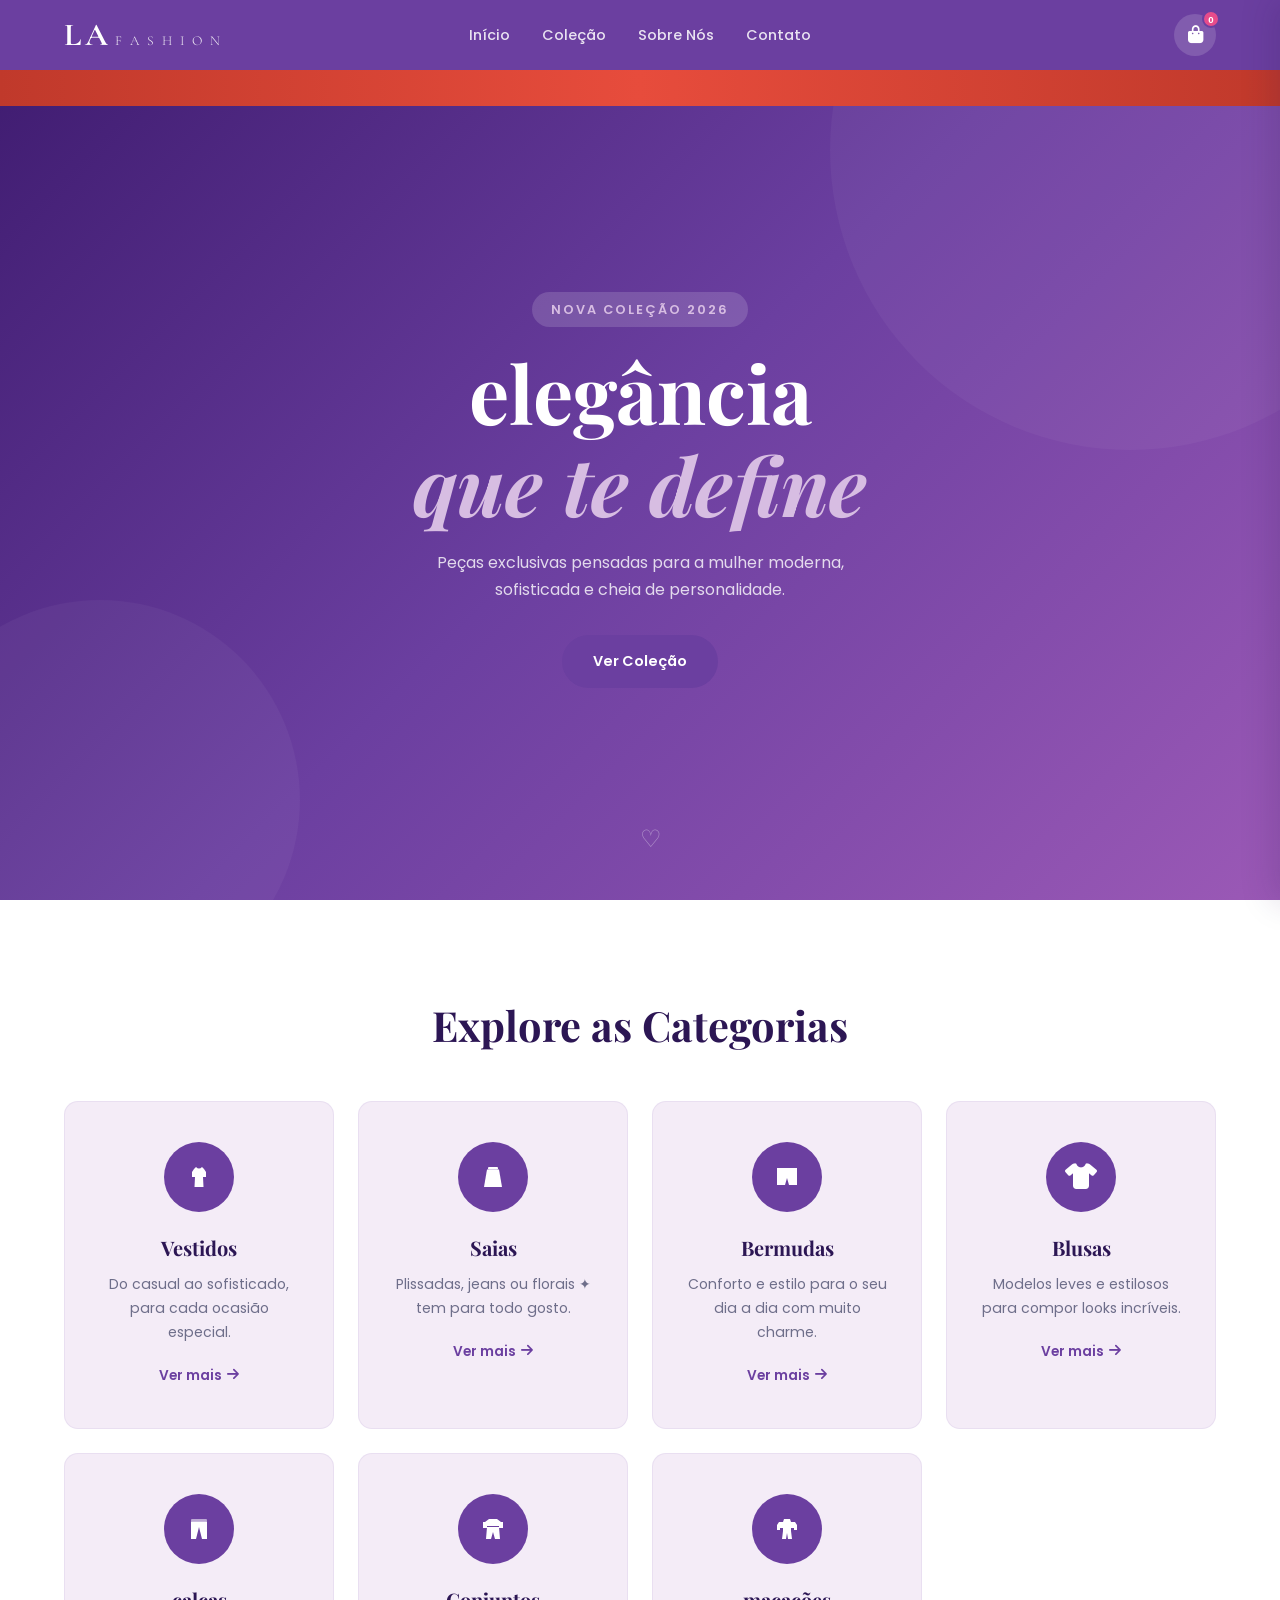
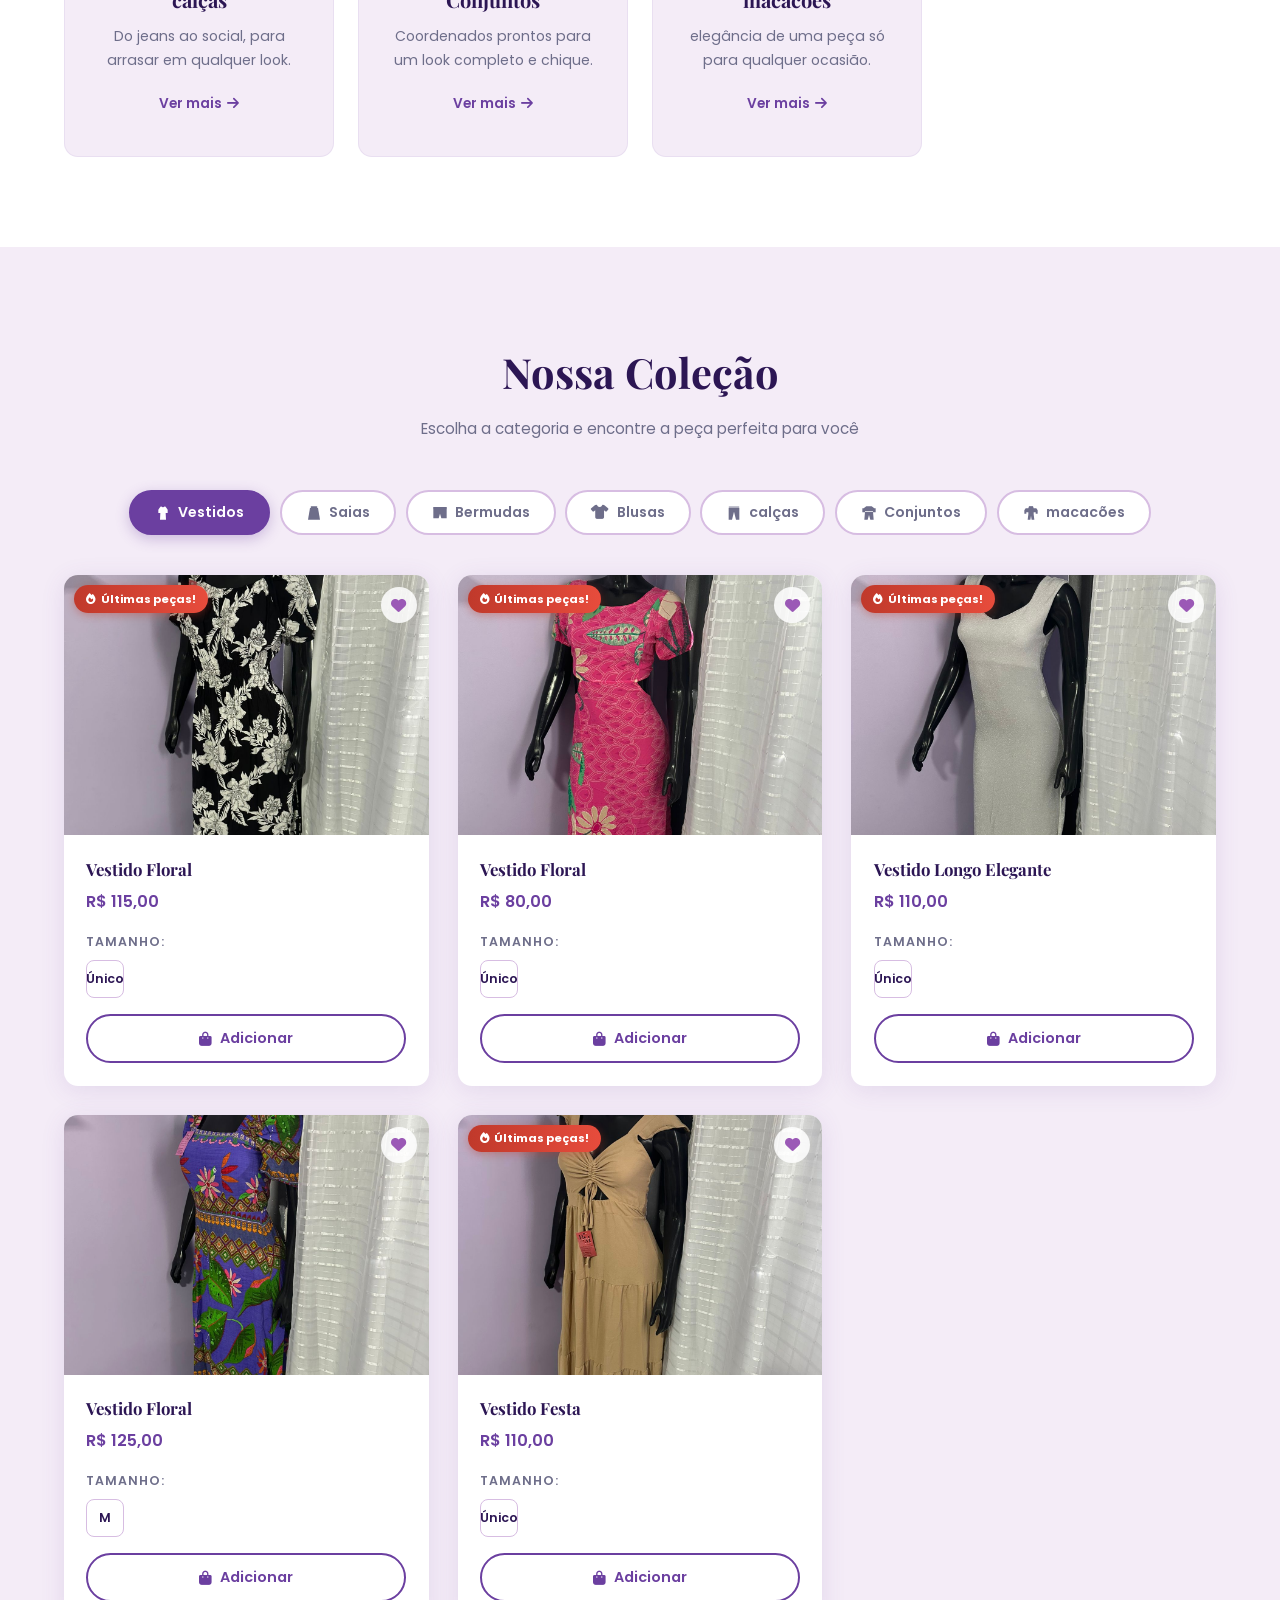
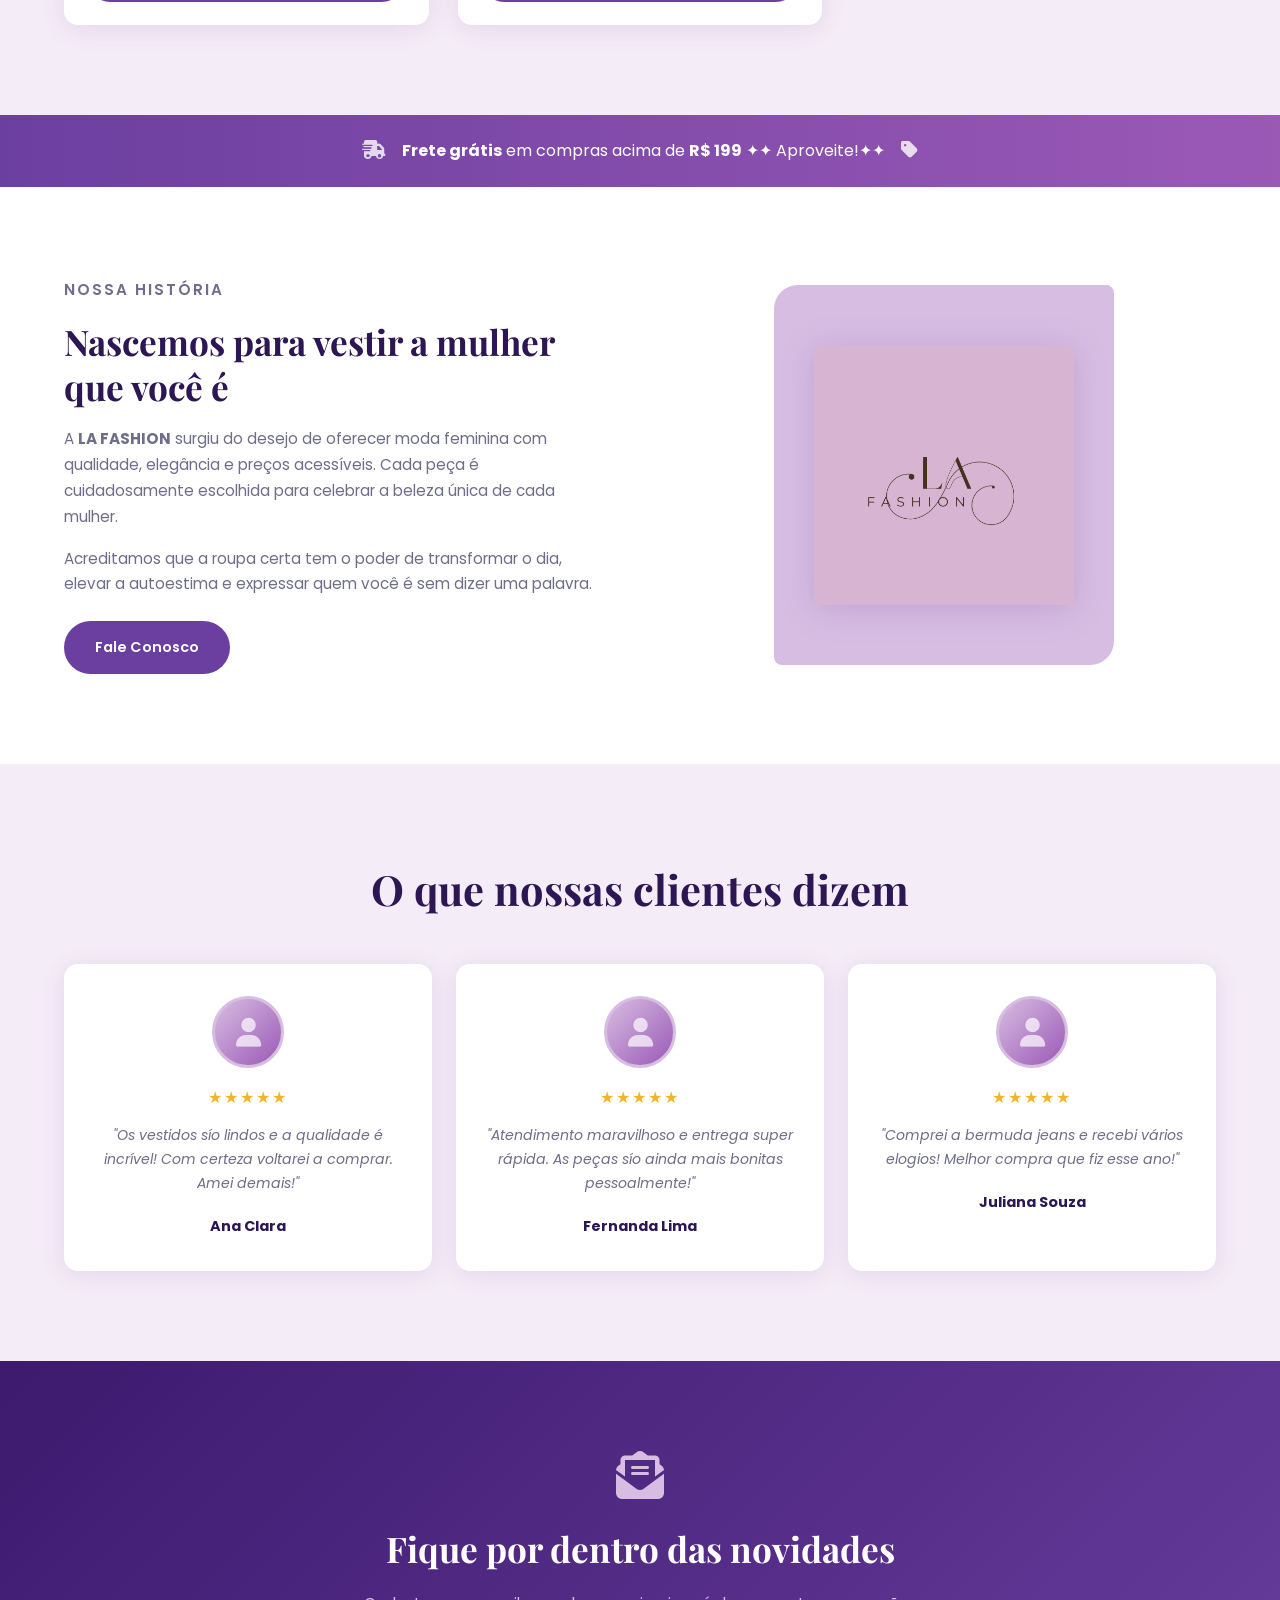
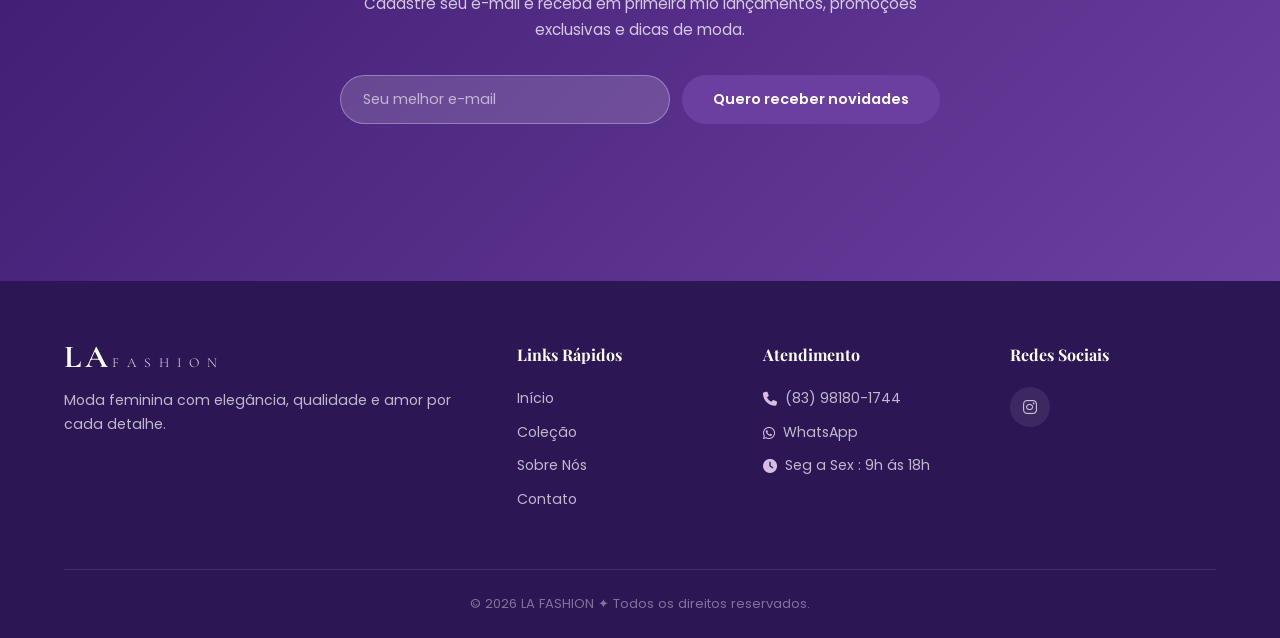
==== commit 9c530a52: "atualização" ====
--- a/index.html
+++ b/index.html
@@ -188,7 +188,11 @@
 
         <div class="categoria-card reveal" data-tab="vestidos">
 
-          <div class="categoria-card__icon"><i class="fa-solid fa-vest"></i></div>
+          <div class="categoria-card__icon">
+            <svg class="icon-svg" viewBox="0 0 24 24" fill="currentColor" xmlns="http://www.w3.org/2000/svg">
+              <path d="M9,2 L7,4 L5,7 L5,12 L8,12 L7.5,22 H16.5 L16,12 L19,12 L19,7 L17,4 L15,2 Q12,5 9,2 Z"/>
+            </svg>
+          </div>
 
           <h3>Vestidos</h3>
 
@@ -200,7 +204,12 @@
 
         <div class="categoria-card reveal" data-tab="saias">
 
-          <div class="categoria-card__icon"><i class="fa-solid fa-person-dress"></i></div>
+          <div class="categoria-card__icon">
+            <svg class="icon-svg" viewBox="0 0 24 24" fill="currentColor" xmlns="http://www.w3.org/2000/svg">
+              <rect x="7" y="2" width="10" height="2.5" rx="1"/>
+              <path d="M6,4.5 H18 L21,22 H3 Z"/>
+            </svg>
+          </div>
 
           <h3>Saias</h3>
 
@@ -249,11 +258,8 @@
           <div class="categoria-card__icon">
 
             <svg class="icon-svg" viewBox="0 0 24 24" fill="currentColor" xmlns="http://www.w3.org/2000/svg">
-
-              <path d="M2,3 H22 L22,21 H14 L12,12 L10,21 H2 Z"/>
-
-              <rect x="2" y="3" width="20" height="3" rx="1" fill="currentColor" opacity="0.5"/>
-
+              <rect x="4" y="2" width="16" height="2.5" rx="1" fill="currentColor" opacity="0.55"/>
+              <path d="M4,4.5 H20 V22 H15 L12,10 L9,22 H4 Z"/>
             </svg>
 
           </div>
@@ -331,15 +337,16 @@
       <div class="tabs reveal">
 
         <button class="tab-btn active" data-tab="vestidos">
-
-          <i class="fa-solid fa-vest"></i> Vestidos
-
+          <svg class="icon-svg icon-svg--tab" viewBox="0 0 24 24" fill="currentColor" xmlns="http://www.w3.org/2000/svg">
+            <path d="M9,2 L7,4 L5,7 L5,12 L8,12 L7.5,22 H16.5 L16,12 L19,12 L19,7 L17,4 L15,2 Q12,5 9,2 Z"/>
+          </svg> Vestidos
         </button>
 
         <button class="tab-btn" data-tab="saias">
-
-          <i class="fa-solid fa-person-dress"></i> Saias
-
+          <svg class="icon-svg icon-svg--tab" viewBox="0 0 24 24" fill="currentColor" xmlns="http://www.w3.org/2000/svg">
+            <rect x="7" y="2" width="10" height="2.5" rx="1"/>
+            <path d="M6,4.5 H18 L21,22 H3 Z"/>
+          </svg> Saias
         </button>
 
         <button class="tab-btn" data-tab="bermudas">
@@ -361,15 +368,10 @@
         </button>
 
         <button class="tab-btn" data-tab="calcas">
-
           <svg class="icon-svg icon-svg--tab" viewBox="0 0 24 24" fill="currentColor" xmlns="http://www.w3.org/2000/svg">
-
-            <path d="M2,3 H22 L22,21 H14 L12,12 L10,21 H2 Z"/>
-
-            <rect x="2" y="3" width="20" height="3" rx="1" fill="currentColor" opacity="0.5"/>
-
+            <rect x="4" y="2" width="16" height="2.5" rx="1" fill="currentColor" opacity="0.55"/>
+            <path d="M4,4.5 H20 V22 H15 L12,10 L9,22 H4 Z"/>
           </svg> calças
-
         </button>
 
         <button class="tab-btn" data-tab="conjuntos">
--- a/css/style.css
+++ b/css/style.css
@@ -218,6 +218,7 @@
   max-width: 260px;
   height: auto;
   object-fit: contain;
+  mix-blend-mode: multiply;
   filter: drop-shadow(0 4px 16px rgba(107,63,160,.18));
 }
 
@@ -556,7 +557,7 @@
 
 .sobre__img-placeholder {
   width: 340px; height: 380px;
-  background: linear-gradient(135deg, var(--lilas-claro), #b39ddb);
+  background: var(--lilas-claro);
   border-radius: 24px 8px 24px 8px;
   display: flex;
   flex-direction: column;
@@ -802,10 +803,14 @@
 @media (max-width: 1024px) {
   .produtos__grid { grid-template-columns: repeat(2, 1fr); }
   .footer__inner { grid-template-columns: 1fr 1fr; }
+  .categorias__grid { grid-template-columns: repeat(4, 1fr); }
 }
 
 @media (max-width: 768px) {
-  .section { padding: 65px 0; }
+  .section { padding: 55px 0; }
+
+  /* Container lateral */
+  .container { width: 92%; }
 
   /* Navbar mobile */
   .navbar__hamburger { display: flex; }
@@ -819,47 +824,100 @@
     opacity: 0;
     transition: transform .35s ease, opacity .35s ease;
     pointer-events: none;
+    z-index: 999;
   }
   .navbar__menu.open {
     transform: translateY(0);
     opacity: 1;
     pointer-events: all;
   }
-  .navbar__menu ul { flex-direction: column; gap: 1rem; }
+  .navbar__menu ul { flex-direction: column; gap: 1rem; align-items: center; }
   .navbar__menu a { font-size: 1rem; }
 
   /* Hero */
-  .hero { padding: 110px 5% 60px; }
-
-  /* Categorias */
-  .categorias__grid { grid-template-columns: 1fr; }
-
-  /* Produtos */
-  .produtos__grid { grid-template-columns: 1fr; }
+  .hero { padding: 120px 5% 55px; text-align: center; }
+  .hero__actions { justify-content: center; flex-wrap: wrap; }
+
+  /* Categorias — 2 colunas no tablet */
+  .categorias__grid { grid-template-columns: repeat(2, 1fr); gap: 1rem; }
+  .categoria-card { padding: 1.8rem 1.2rem; }
+
+  /* Produtos — 2 colunas no tablet */
+  .produtos__grid { grid-template-columns: repeat(2, 1fr); gap: 1.2rem; }
+  .produto-card__img { height: 200px; }
 
   /* Sobre */
   .sobre__inner { grid-template-columns: 1fr; gap: 2rem; }
   .sobre__imagem { order: -1; }
-  .sobre__img-placeholder { width: 100%; max-width: 340px; height: 260px; }
+  .sobre__img-placeholder { width: 100%; max-width: 340px; height: 240px; }
 
   /* Depoimentos */
-  .depoimentos__grid { grid-template-columns: 1fr; }
+  .depoimentos__grid { grid-template-columns: 1fr; max-width: 480px; margin-inline: auto; }
 
   /* Footer */
-  .footer__inner { grid-template-columns: 1fr; gap: 2rem; }
+  .footer__inner { grid-template-columns: 1fr; gap: 2rem; text-align: center; }
+  .footer__social { justify-content: center; }
 
   /* Banner promo */
-  .banner-promo__inner { flex-direction: column; gap: .5rem; }
+  .banner-promo__inner { flex-direction: column; gap: .4rem; font-size: .88rem; }
   .banner-promo__inner i:last-child { display: none; }
 
   /* Newsletter */
   .contato__form { flex-direction: column; }
   .contato__form input { min-width: 100%; }
+
+  /* Abas */
+  .tabs {
+    gap: .35rem;
+    overflow-x: auto;
+    flex-wrap: nowrap;
+    justify-content: flex-start;
+    padding-bottom: .4rem;
+    -webkit-overflow-scrolling: touch;
+    scrollbar-width: none;
+  }
+  .tabs::-webkit-scrollbar { display: none; }
+  .tab-btn { white-space: nowrap; padding: .55rem .9rem; font-size: .8rem; flex-shrink: 0; }
+
+  /* Seção títulos */
+  .section__title { font-size: 1.6rem; }
+  .section__sub { font-size: .88rem; margin-bottom: 2rem; }
 }
 
 @media (max-width: 480px) {
-  .hero__title { font-size: 2.4rem; }
-  .back-to-top { bottom: 20px; right: 20px; }
+  .section { padding: 45px 0; }
+  .container { width: 94%; }
+
+  /* Hero */
+  .hero__title { font-size: 2rem; }
+  .hero__sub { font-size: .9rem; }
+
+  /* Categorias — 2 colunas compactas */
+  .categorias__grid { grid-template-columns: repeat(2, 1fr); gap: .75rem; }
+  .categoria-card { padding: 1.4rem .9rem; }
+  .categoria-card__icon { width: 56px; height: 56px; font-size: 1.3rem; }
+  .categoria-card h3 { font-size: 1rem; }
+  .categoria-card p { display: none; }
+
+  /* Produtos — 1 coluna em telas muito pequenas */
+  .produtos__grid { grid-template-columns: 1fr; }
+  .produto-card__img { height: 220px; }
+
+  /* Abas — fonte menor */
+  .tab-btn { padding: .45rem .75rem; font-size: .75rem; }
+
+  /* Botão voltar ao topo */
+  .back-to-top { bottom: 18px; right: 16px; width: 42px; height: 42px; font-size: .9rem; }
+
+  /* Carrinho */
+  .cart-sidebar { width: 100vw; }
+  .cart-item__img { width: 52px; height: 60px; }
+
+  /* Modal zoom */
+  .zoom-modal img { max-height: 55vh; }
+
+  /* Títulos menores */
+  .section__title { font-size: 1.4rem; }
 }
 
 /* =============================================
@@ -1222,10 +1280,7 @@
 /* =============================================
    RESPONSIVO CARRINHO
    ============================================= */
-@media (max-width: 480px) {
-  .cart-sidebar { width: 100vw; }
-  .cart-item__img { width: 52px; height: 60px; }
-}
+/* Responsivo carrinho — já coberto no bloco principal acima */
 
 /* =============================================
    MODAL ZOOM FOTO
@@ -1539,13 +1594,4 @@
   to   { opacity: 1; transform: translateY(0); }
 }
 
-/* Responsivo abas */
-@media (max-width: 768px) {
-  .categorias__grid { grid-template-columns: repeat(2, 1fr); }
-  .tabs { gap: .4rem; }
-  .tab-btn { padding: .55rem 1rem; font-size: .82rem; }
-}
-@media (max-width: 480px) {
-  .categorias__grid { grid-template-columns: 1fr 1fr; }
-  .tab-btn { padding: .5rem .8rem; font-size: .78rem; }
-}
+/* Responsivo abas — já coberto no bloco principal acima */
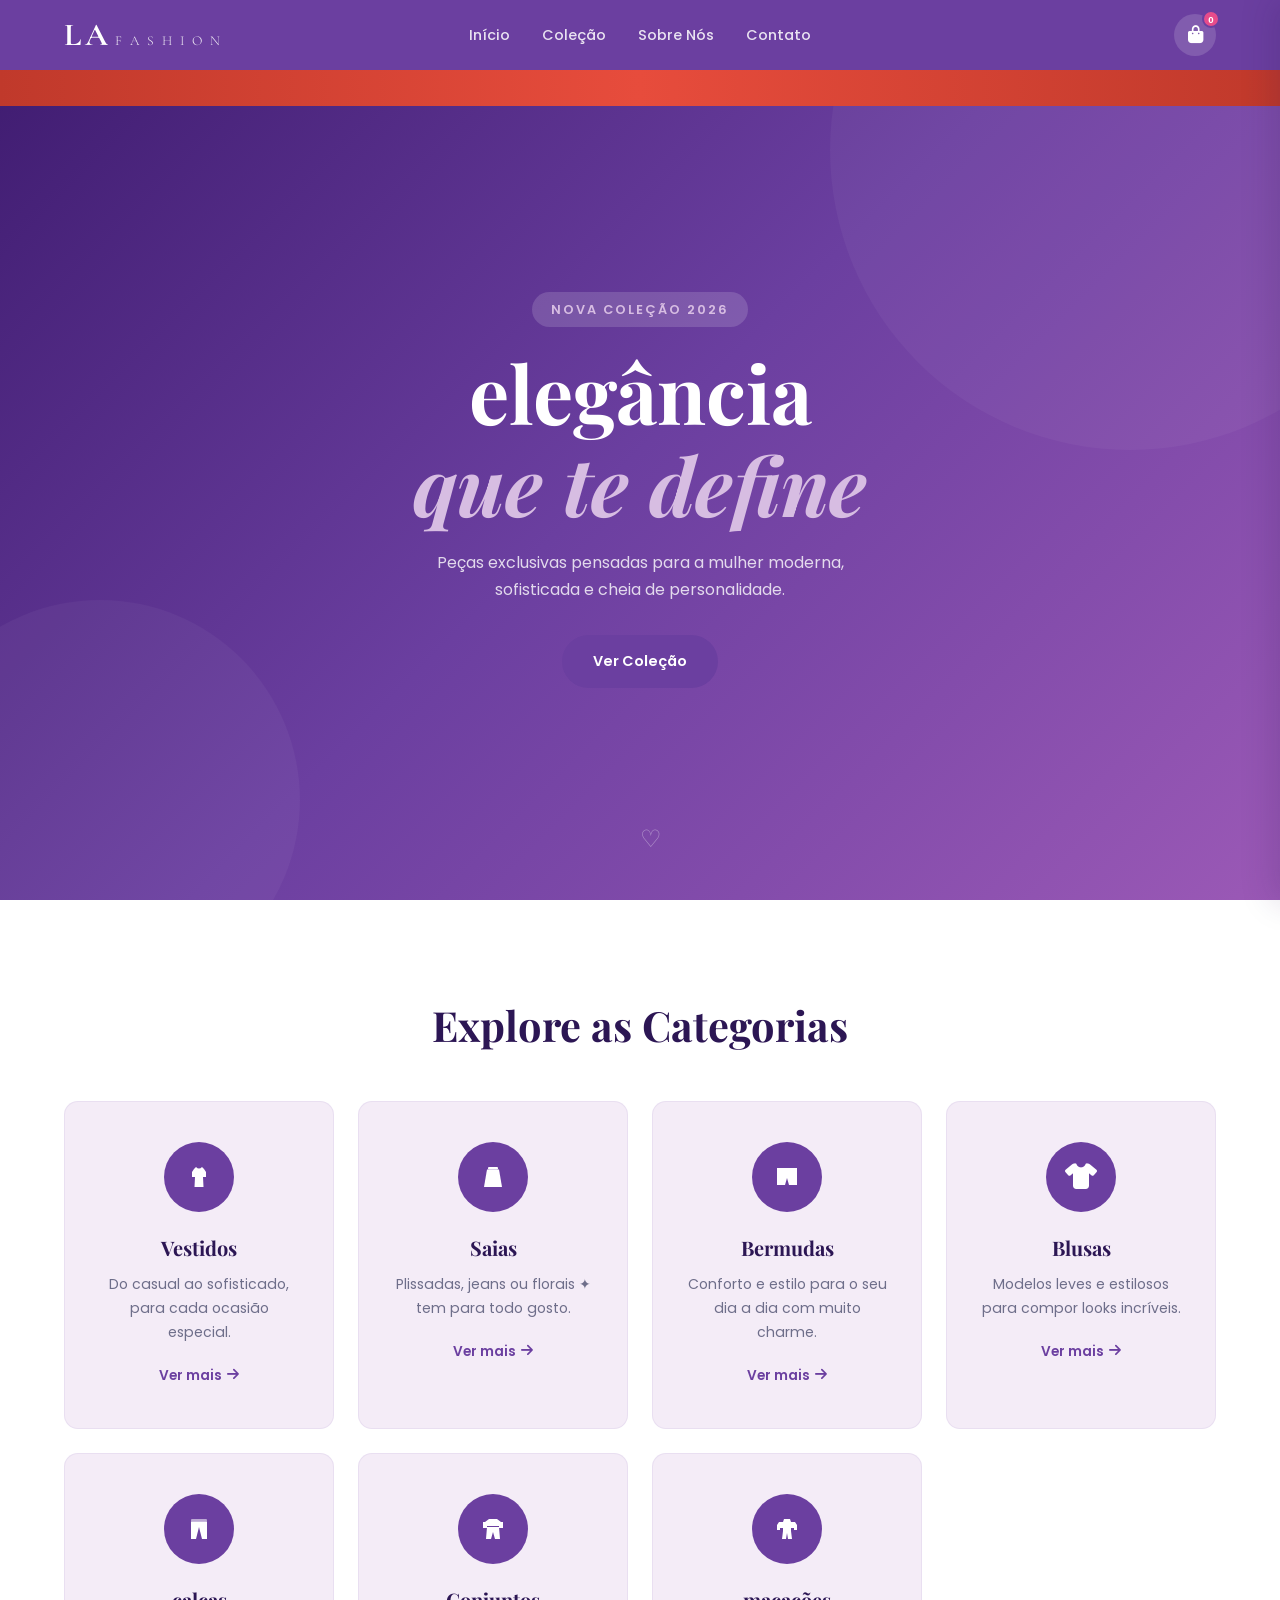
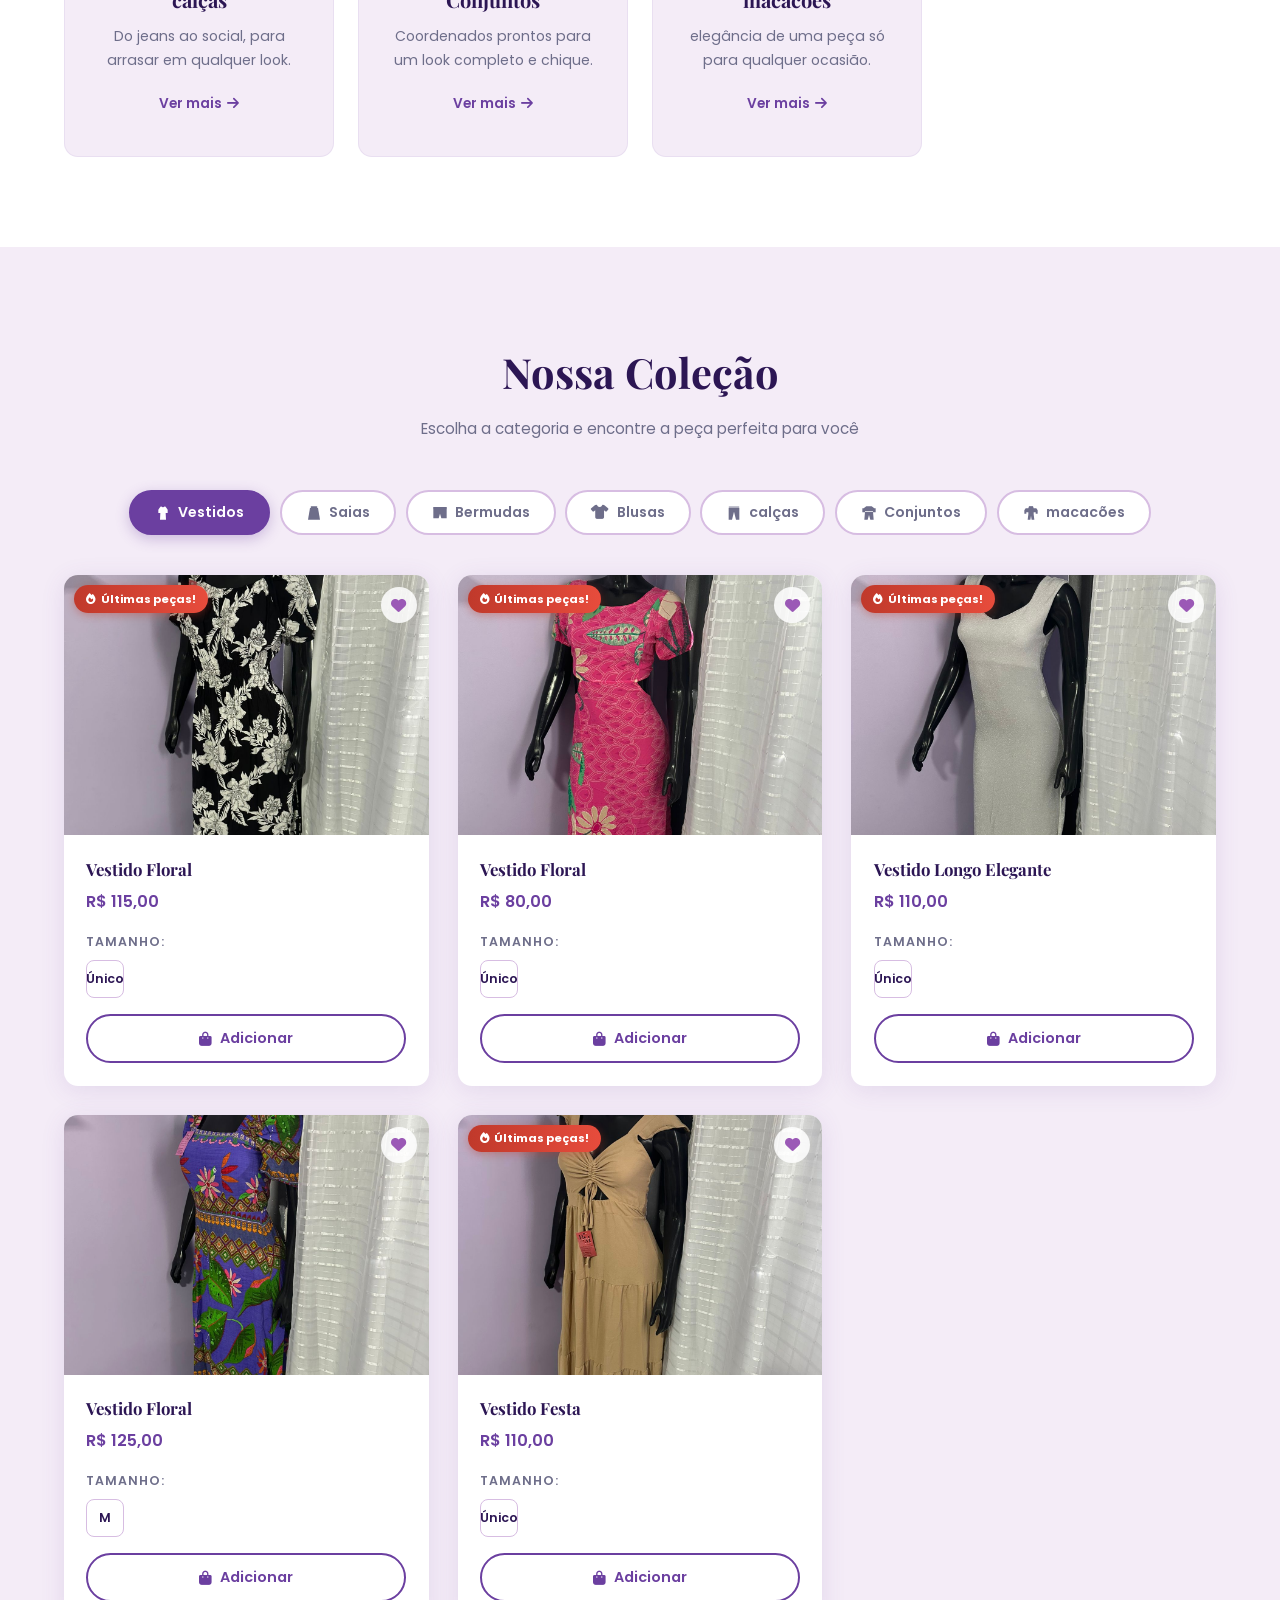
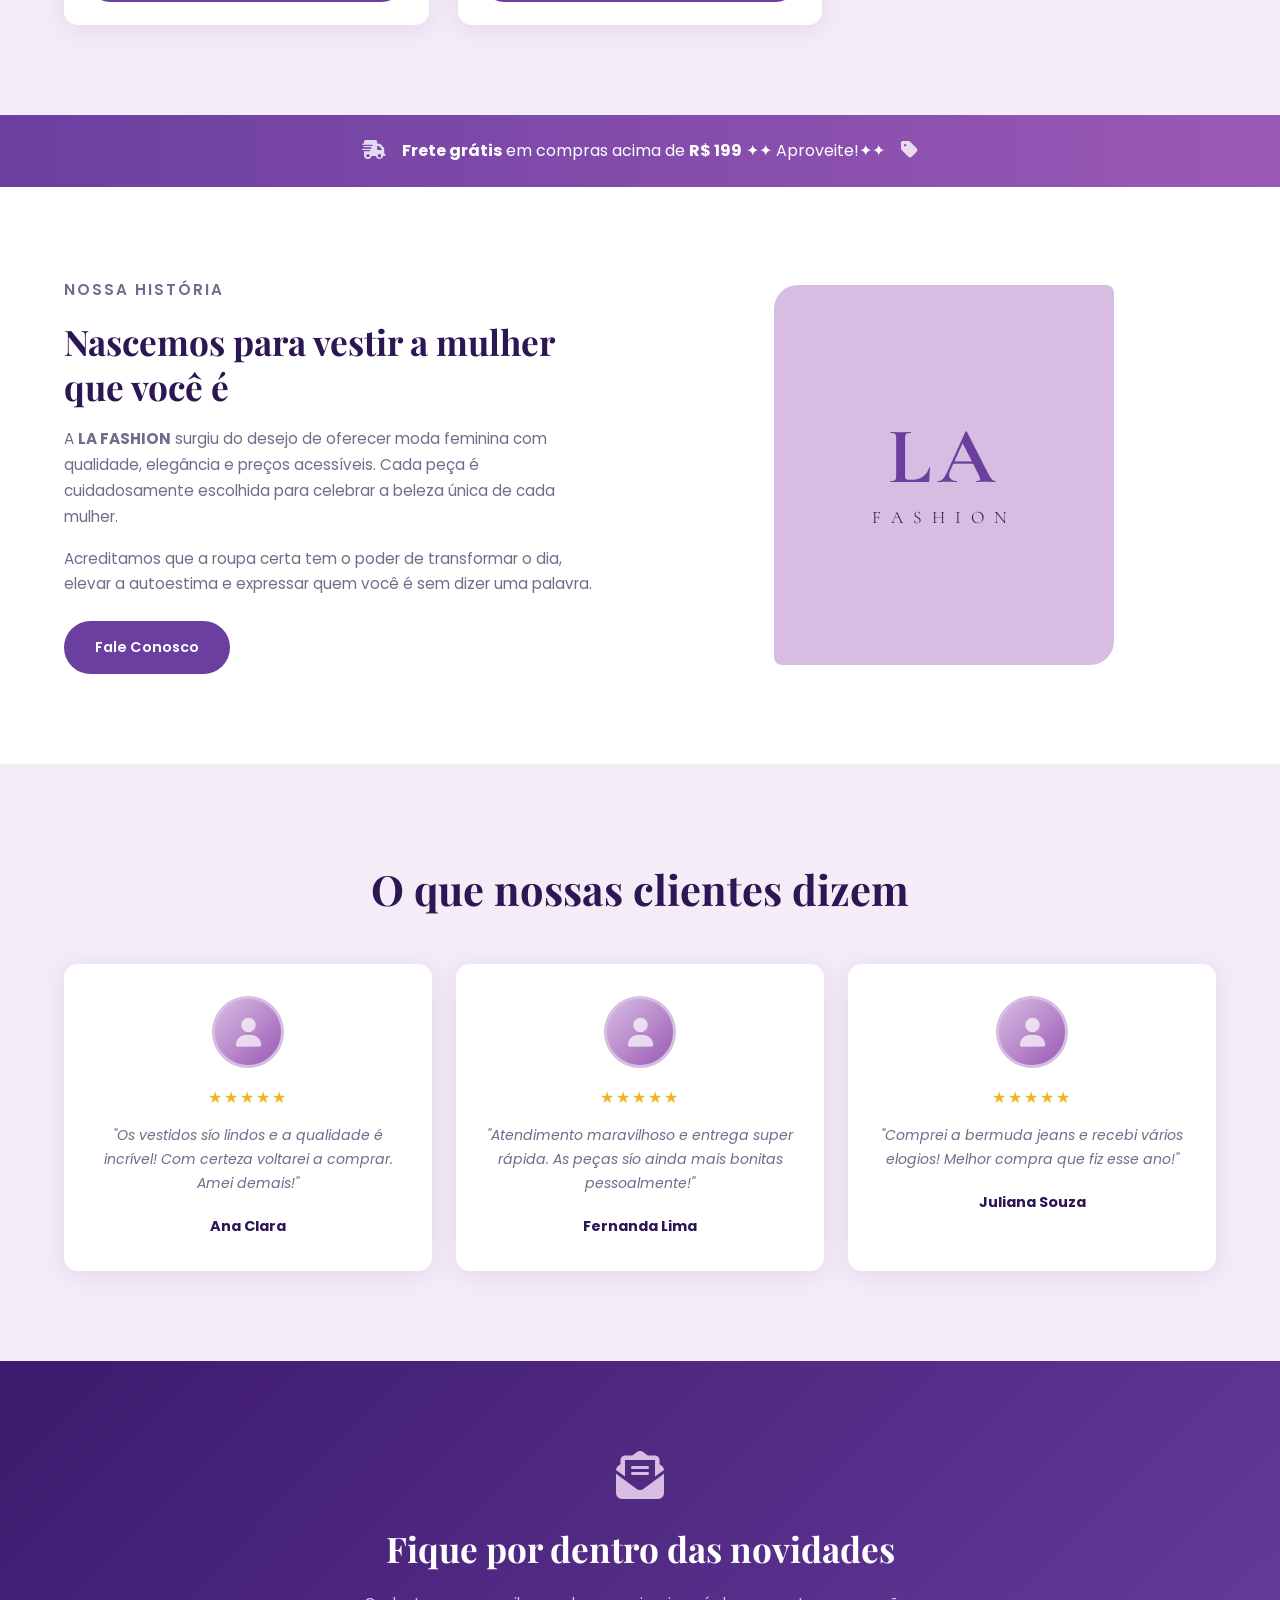
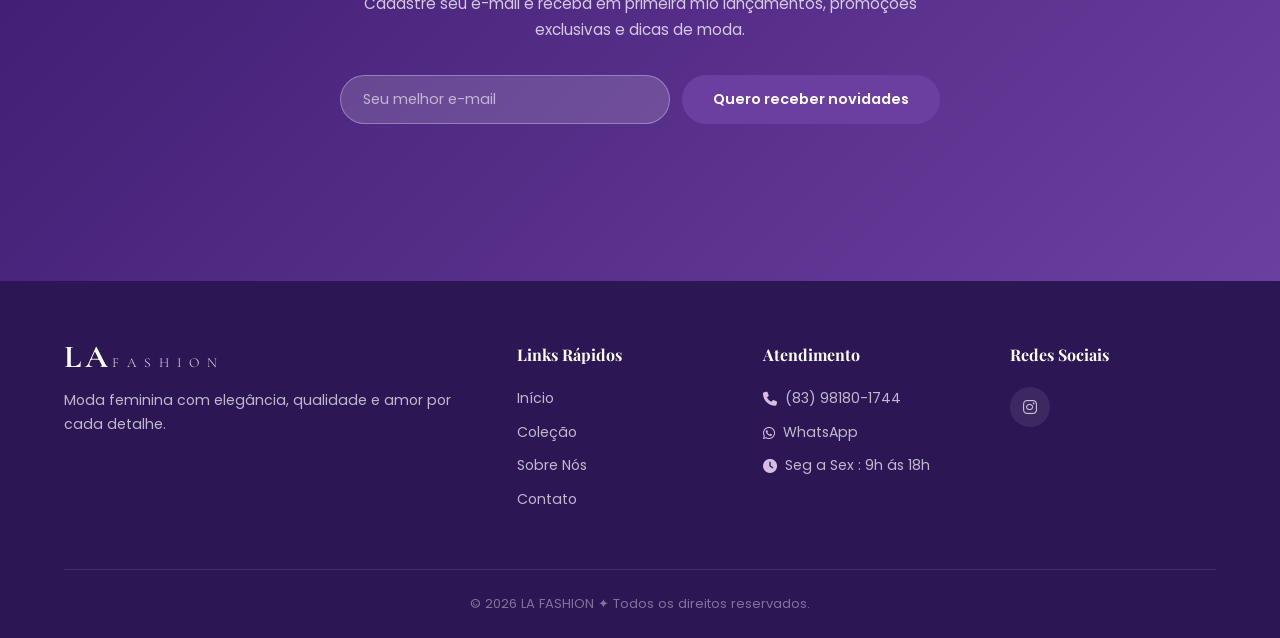
==== commit 8ba3c464: "atualização" ====
--- a/index.html
+++ b/index.html
@@ -1,2642 +1,2964 @@
-﻿<!DOCTYPE html>
+﻿<!doctype html>
 <html lang="pt-BR">
-<head>
-  <meta charset="UTF-8" />
-  <meta name="viewport" content="width=device-width, initial-scale=1.0" />
-  <title>LA FASHION - Moda Feminina</title>
-  <meta name="description" content="LA FASHION - Moda feminina com elegancia, qualidade e amor por cada detalhe." />
-  <meta name="keywords" content="moda feminina, vestidos, saias, bermudas, blusas, conjuntos, macacao, LA FASHION" />
-  <meta name="author" content="LA FASHION" />
-  <meta name="robots" content="index, follow" />
-  <meta property="og:type" content="website" />
-  <meta property="og:title" content="LA FASHION - Moda Feminina" />
-  <meta property="og:description" content="Pecas exclusivas pensadas para a mulher moderna, sofisticada e cheia de personalidade." />
-  <meta property="og:image" content="images/logo.jpg" />
-  <meta property="og:locale" content="pt_BR" />
-  <link rel="preconnect" href="https://fonts.googleapis.com" />
-  <link rel="preconnect" href="https://fonts.gstatic.com" crossorigin />
-  <link href="https://fonts.googleapis.com/css2?family=Cormorant+Garamond:wght@300;400;600;700&family=Playfair+Display:ital,wght@0,400;0,600;0,700;1,400&family=Poppins:wght@300;400;500;600&display=swap" rel="stylesheet" />
-  <link rel="stylesheet" href="https://cdnjs.cloudflare.com/ajax/libs/font-awesome/6.5.0/css/all.min.css" />
-  <link rel="stylesheet" href="css/style.css" />
-</head>
-<body>
-
-  <!-- NAVBAR -->
-
-  <header class="navbar" id="navbar">
-
-    <div class="container navbar__inner">
-
-      <a href="#inicio" class="navbar__logo">
-
-        <span class="logo-text">LA</span><span class="logo-text logo-text--sub">FASHION</span>
-
-      </a>
-
-      <nav class="navbar__menu" id="navMenu">
-
-        <ul>
-
-          <li><a href="#inicio">Início</a></li>
-
-          <li><a href="#colecao">Coleção</a></li>
-
-          <li><a href="#sobre">Sobre Nós</a></li>
-
-          <li><a href="#contato">Contato</a></li>
-
-        </ul>
-
-      </nav>
-
-      <div class="navbar__actions">
-
-        <button class="cart-btn" id="cartBtn" aria-label="Abrir carrinho">
-
+  <head>
+    <meta charset="UTF-8" />
+    <meta name="viewport" content="width=device-width, initial-scale=1.0" />
+    <title>LA FASHION - Moda Feminina</title>
+    <meta
+      name="description"
+      content="LA FASHION - Moda feminina com elegancia, qualidade e amor por cada detalhe."
+    />
+    <meta
+      name="keywords"
+      content="moda feminina, vestidos, saias, bermudas, blusas, conjuntos, macacao, LA FASHION"
+    />
+    <meta name="author" content="LA FASHION" />
+    <meta name="robots" content="index, follow" />
+    <meta property="og:type" content="website" />
+    <meta property="og:title" content="LA FASHION - Moda Feminina" />
+    <meta
+      property="og:description"
+      content="Pecas exclusivas pensadas para a mulher moderna, sofisticada e cheia de personalidade."
+    />
+    <meta property="og:image" content="images/logo.jpg" />
+    <meta property="og:locale" content="pt_BR" />
+    <link rel="preconnect" href="https://fonts.googleapis.com" />
+    <link rel="preconnect" href="https://fonts.gstatic.com" crossorigin />
+    <link
+      href="https://fonts.googleapis.com/css2?family=Cormorant+Garamond:wght@300;400;600;700&family=Playfair+Display:ital,wght@0,400;0,600;0,700;1,400&family=Poppins:wght@300;400;500;600&display=swap"
+      rel="stylesheet"
+    />
+    <link
+      rel="stylesheet"
+      href="https://cdnjs.cloudflare.com/ajax/libs/font-awesome/6.5.0/css/all.min.css"
+    />
+    <link rel="stylesheet" href="css/style.css" />
+  </head>
+  <body>
+    <!-- NAVBAR -->
+
+    <header class="navbar" id="navbar">
+      <div class="container navbar__inner">
+        <a href="#inicio" class="navbar__logo">
+          <span class="logo-text">LA</span
+          ><span class="logo-text logo-text--sub">FASHION</span>
+        </a>
+
+        <nav class="navbar__menu" id="navMenu">
+          <ul>
+            <li><a href="#inicio">Início</a></li>
+
+            <li><a href="#colecao">Coleção</a></li>
+
+            <li><a href="#sobre">Sobre Nós</a></li>
+
+            <li><a href="#contato">Contato</a></li>
+          </ul>
+        </nav>
+
+        <div class="navbar__actions">
+          <button class="cart-btn" id="cartBtn" aria-label="Abrir carrinho">
+            <i class="fa-solid fa-bag-shopping"></i>
+
+            <span class="cart-badge" id="cartBadge">0</span>
+          </button>
+
+          <button
+            class="navbar__hamburger"
+            id="hamburger"
+            aria-label="Abrir menu"
+          >
+            <span></span><span></span><span></span>
+          </button>
+        </div>
+      </div>
+    </header>
+
+    <!-- CARRINHO SIDEBAR -->
+
+    <div class="cart-overlay" id="cartOverlay"></div>
+
+    <aside
+      class="cart-sidebar"
+      id="cartSidebar"
+      aria-label="Carrinho de compras"
+    >
+      <div class="cart-sidebar__header">
+        <h3><i class="fa-solid fa-bag-shopping"></i> Meu Carrinho</h3>
+
+        <button
+          class="cart-sidebar__close"
+          id="cartClose"
+          aria-label="Fechar carrinho"
+        >
+          <i class="fa-solid fa-xmark"></i>
+        </button>
+      </div>
+
+      <div class="cart-sidebar__body" id="cartBody">
+        <div class="cart-empty" id="cartEmpty">
           <i class="fa-solid fa-bag-shopping"></i>
 
-          <span class="cart-badge" id="cartBadge">0</span>
-
+          <p>Seu carrinho está vazio.</p>
+
+          <a href="#colecao" class="btn btn--primary" id="cartGoShop"
+            >Ver Coleção</a
+          >
+        </div>
+
+        <ul class="cart-items" id="cartItems"></ul>
+      </div>
+
+      <div class="cart-sidebar__footer" id="cartFooter">
+        <div class="cart-subtotal">
+          <span>Subtotal</span>
+
+          <strong id="cartSubtotal">R$ 0,00</strong>
+        </div>
+
+        <div class="cart-frete" id="cartFreteMsg"></div>
+
+        <div class="cart-total">
+          <span>Total</span>
+
+          <strong id="cartTotal">R$ 0,00</strong>
+        </div>
+
+        <button class="btn btn--primary cart-finalizar" id="cartFinalizar">
+          <i class="fa-solid fa-lock"></i> Finalizar Compra
         </button>
 
-        <button class="navbar__hamburger" id="hamburger" aria-label="Abrir menu">
-
-          <span></span><span></span><span></span>
-
+        <button class="btn btn--outline cart-limpar" id="cartLimpar">
+          Limpar Carrinho
         </button>
-
       </div>
-
+    </aside>
+
+    <!-- BARRA DE URGENCIA -->
+
+    <div class="urgencia-bar">
+      <div class="urgencia-bar__track">
+        <span
+          ><i class="fa-solid fa-fire"></i> ATENÇÃO: Peças por tempo
+          <strong>ILIMITADO</strong> ✦ os estoques estão
+          <strong>acabando ✦</strong> Garanta já a sua!</span
+        >
+
+        <span
+          ><i class="fa-solid fa-fire"></i> ATENÇÃO: Peças por tempo
+          <strong>ILIMITADO</strong> ✦ os estoques estão
+          <strong>acabando ✦</strong> Garanta já a sua!</span
+        >
+
+        <span
+          ><i class="fa-solid fa-fire"></i> ATENÇÃO: Peças por tempo
+          <strong>ILIMITADO</strong> ✦ os estoques estão
+          <strong>acabando ✦</strong> Garanta já a sua!</span
+        >
+      </div>
     </div>
 
-  </header>
-
-  <!-- CARRINHO SIDEBAR -->
-
-  <div class="cart-overlay" id="cartOverlay"></div>
-
-  <aside class="cart-sidebar" id="cartSidebar" aria-label="Carrinho de compras">
-
-    <div class="cart-sidebar__header">
-
-      <h3><i class="fa-solid fa-bag-shopping"></i> Meu Carrinho</h3>
-
-      <button class="cart-sidebar__close" id="cartClose" aria-label="Fechar carrinho">
-
+    <!-- HERO -->
+    <section class="hero" id="inicio">
+      <div class="hero__content reveal">
+        <p class="hero__tag">Nova Coleção 2026</p>
+
+        <h1 class="hero__title">elegância<br /><em>que te define</em></h1>
+
+        <p class="hero__sub">
+          Peças exclusivas pensadas para a mulher moderna, sofisticada e cheia
+          de personalidade.
+        </p>
+
+        <a href="#colecao" class="btn btn--primary">Ver Coleção</a>
+      </div>
+
+      <div class="hero__badge reveal"><span>♡</span></div>
+    </section>
+
+    <!-- CATEGORIAS -->
+
+    <section class="categorias section" id="categorias">
+      <div class="container">
+        <h2 class="section__title reveal">Explore as Categorias</h2>
+
+        <div class="categorias__grid">
+          <div class="categoria-card reveal" data-tab="vestidos">
+            <div class="categoria-card__icon">
+              <svg
+                class="icon-svg"
+                viewBox="0 0 24 24"
+                fill="currentColor"
+                xmlns="http://www.w3.org/2000/svg"
+              >
+                <path
+                  d="M9,2 L7,4 L5,7 L5,12 L8,12 L7.5,22 H16.5 L16,12 L19,12 L19,7 L17,4 L15,2 Q12,5 9,2 Z"
+                />
+              </svg>
+            </div>
+
+            <h3>Vestidos</h3>
+
+            <p>Do casual ao sofisticado, para cada ocasião especial.</p>
+
+            <a href="#colecao" class="link-arrow"
+              >Ver mais <i class="fa-solid fa-arrow-right"></i
+            ></a>
+          </div>
+
+          <div class="categoria-card reveal" data-tab="saias">
+            <div class="categoria-card__icon">
+              <svg
+                class="icon-svg"
+                viewBox="0 0 24 24"
+                fill="currentColor"
+                xmlns="http://www.w3.org/2000/svg"
+              >
+                <rect x="7" y="2" width="10" height="2.5" rx="1" />
+                <path d="M6,4.5 H18 L21,22 H3 Z" />
+              </svg>
+            </div>
+
+            <h3>Saias</h3>
+
+            <p>Plissadas, jeans ou florais ✦ tem para todo gosto.</p>
+
+            <a href="#colecao" class="link-arrow"
+              >Ver mais <i class="fa-solid fa-arrow-right"></i
+            ></a>
+          </div>
+
+          <div class="categoria-card reveal" data-tab="bermudas">
+            <div class="categoria-card__icon">
+              <svg
+                class="icon-svg"
+                viewBox="0 0 24 24"
+                fill="currentColor"
+                xmlns="http://www.w3.org/2000/svg"
+              >
+                <path
+                  d="M2,3 H22 V6 H22 L22,20 H14 L12,13 L10,20 H2 L2,6 H2 Z"
+                />
+
+                <rect
+                  x="2"
+                  y="3"
+                  width="20"
+                  height="3.5"
+                  rx="1"
+                  fill="currentColor"
+                  opacity="0.55"
+                />
+              </svg>
+            </div>
+
+            <h3>Bermudas</h3>
+
+            <p>Conforto e estilo para o seu dia a dia com muito charme.</p>
+
+            <a href="#colecao" class="link-arrow"
+              >Ver mais <i class="fa-solid fa-arrow-right"></i
+            ></a>
+          </div>
+
+          <div class="categoria-card reveal" data-tab="blusas">
+            <div class="categoria-card__icon">
+              <i class="fa-solid fa-shirt"></i>
+            </div>
+
+            <h3>Blusas</h3>
+
+            <p>Modelos leves e estilosos para compor looks incríveis.</p>
+
+            <a href="#colecao" class="link-arrow"
+              >Ver mais <i class="fa-solid fa-arrow-right"></i
+            ></a>
+          </div>
+
+          <div class="categoria-card reveal" data-tab="calcas">
+            <div class="categoria-card__icon">
+              <svg
+                class="icon-svg"
+                viewBox="0 0 24 24"
+                fill="currentColor"
+                xmlns="http://www.w3.org/2000/svg"
+              >
+                <rect
+                  x="4"
+                  y="2"
+                  width="16"
+                  height="2.5"
+                  rx="1"
+                  fill="currentColor"
+                  opacity="0.55"
+                />
+                <path d="M4,4.5 H20 V22 H15 L12,10 L9,22 H4 Z" />
+              </svg>
+            </div>
+
+            <h3>calças</h3>
+
+            <p>Do jeans ao social, para arrasar em qualquer look.</p>
+
+            <a href="#colecao" class="link-arrow"
+              >Ver mais <i class="fa-solid fa-arrow-right"></i
+            ></a>
+          </div>
+
+          <div class="categoria-card reveal" data-tab="conjuntos">
+            <div class="categoria-card__icon">
+              <svg
+                class="icon-svg"
+                viewBox="0 0 24 24"
+                fill="currentColor"
+                xmlns="http://www.w3.org/2000/svg"
+              >
+                <path
+                  d="M8,2 L4,5 L2,5 L2,11 L6,11 L6,9 H18 L18,11 L22,11 L22,5 L20,5 L16,2 Z"
+                />
+
+                <path d="M6,10 H18 L19,22 H14 L12,15 L10,22 H5 Z" />
+              </svg>
+            </div>
+
+            <h3>Conjuntos</h3>
+
+            <p>Coordenados prontos para um look completo e chique.</p>
+
+            <a href="#colecao" class="link-arrow"
+              >Ver mais <i class="fa-solid fa-arrow-right"></i
+            ></a>
+          </div>
+
+          <div class="categoria-card reveal" data-tab="macacoes">
+            <div class="categoria-card__icon">
+              <svg
+                class="icon-svg"
+                viewBox="0 0 24 24"
+                fill="currentColor"
+                xmlns="http://www.w3.org/2000/svg"
+              >
+                <path
+                  d="M9,2 L8,5 H4 L2,8 L2,13 L5,13 L5,11 H8 L8,14 L7,22 H11 L12,16 L13,22 H17 L16,14 L16,11 H19 L19,13 L22,13 L22,8 L20,5 H16 L15,2 Z"
+                />
+
+                <rect
+                  x="9"
+                  y="2"
+                  width="6"
+                  height="2"
+                  rx="1"
+                  fill="currentColor"
+                  opacity="0.5"
+                />
+              </svg>
+            </div>
+
+            <h3>macacões</h3>
+
+            <p>elegância de uma peça só para qualquer ocasião.</p>
+
+            <a href="#colecao" class="link-arrow"
+              >Ver mais <i class="fa-solid fa-arrow-right"></i
+            ></a>
+          </div>
+        </div>
+      </div>
+    </section>
+
+    <!-- COLEÇÃO COM ABAS -->
+
+    <section class="colecao section" id="colecao">
+      <div class="container">
+        <h2 class="section__title reveal">Nossa Coleção</h2>
+
+        <p class="section__sub reveal">
+          Escolha a categoria e encontre a peça perfeita para você
+        </p>
+
+        <!-- ABAS -->
+
+        <div class="tabs reveal">
+          <button class="tab-btn active" data-tab="vestidos">
+            <svg
+              class="icon-svg icon-svg--tab"
+              viewBox="0 0 24 24"
+              fill="currentColor"
+              xmlns="http://www.w3.org/2000/svg"
+            >
+              <path
+                d="M9,2 L7,4 L5,7 L5,12 L8,12 L7.5,22 H16.5 L16,12 L19,12 L19,7 L17,4 L15,2 Q12,5 9,2 Z"
+              />
+            </svg>
+            Vestidos
+          </button>
+
+          <button class="tab-btn" data-tab="saias">
+            <svg
+              class="icon-svg icon-svg--tab"
+              viewBox="0 0 24 24"
+              fill="currentColor"
+              xmlns="http://www.w3.org/2000/svg"
+            >
+              <rect x="7" y="2" width="10" height="2.5" rx="1" />
+              <path d="M6,4.5 H18 L21,22 H3 Z" />
+            </svg>
+            Saias
+          </button>
+
+          <button class="tab-btn" data-tab="bermudas">
+            <svg
+              class="icon-svg icon-svg--tab"
+              viewBox="0 0 24 24"
+              fill="currentColor"
+              xmlns="http://www.w3.org/2000/svg"
+            >
+              <path d="M2,3 H22 V6 H22 L22,20 H14 L12,13 L10,20 H2 L2,6 H2 Z" />
+
+              <rect
+                x="2"
+                y="3"
+                width="20"
+                height="3.5"
+                rx="1"
+                fill="currentColor"
+                opacity="0.55"
+              />
+            </svg>
+            Bermudas
+          </button>
+
+          <button class="tab-btn" data-tab="blusas">
+            <i class="fa-solid fa-shirt"></i> Blusas
+          </button>
+
+          <button class="tab-btn" data-tab="calcas">
+            <svg
+              class="icon-svg icon-svg--tab"
+              viewBox="0 0 24 24"
+              fill="currentColor"
+              xmlns="http://www.w3.org/2000/svg"
+            >
+              <rect
+                x="4"
+                y="2"
+                width="16"
+                height="2.5"
+                rx="1"
+                fill="currentColor"
+                opacity="0.55"
+              />
+              <path d="M4,4.5 H20 V22 H15 L12,10 L9,22 H4 Z" />
+            </svg>
+            calças
+          </button>
+
+          <button class="tab-btn" data-tab="conjuntos">
+            <svg
+              class="icon-svg icon-svg--tab"
+              viewBox="0 0 24 24"
+              fill="currentColor"
+              xmlns="http://www.w3.org/2000/svg"
+            >
+              <path
+                d="M8,2 L4,5 L2,5 L2,11 L6,11 L6,9 H18 L18,11 L22,11 L22,5 L20,5 L16,2 Z"
+              />
+
+              <path d="M6,10 H18 L19,22 H14 L12,15 L10,22 H5 Z" />
+            </svg>
+            Conjuntos
+          </button>
+
+          <button class="tab-btn" data-tab="macacoes">
+            <svg
+              class="icon-svg icon-svg--tab"
+              viewBox="0 0 24 24"
+              fill="currentColor"
+              xmlns="http://www.w3.org/2000/svg"
+            >
+              <path
+                d="M9,2 L8,5 H4 L2,8 L2,13 L5,13 L5,11 H8 L8,14 L7,22 H11 L12,16 L13,22 H17 L16,14 L16,11 H19 L19,13 L22,13 L22,8 L20,5 H16 L15,2 Z"
+              />
+
+              <rect
+                x="9"
+                y="2"
+                width="6"
+                height="2"
+                rx="1"
+                fill="currentColor"
+                opacity="0.5"
+              />
+            </svg>
+            macacões
+          </button>
+        </div>
+
+        <!-- PAINEL: VESTIDOS -->
+
+        <div class="tab-panel active" data-panel="vestidos">
+          <div class="produtos__grid">
+            <div
+              class="produto-card"
+              data-id="v1"
+              data-nome="Vestido Floral"
+              data-preco="115.00"
+              data-img="vestidos/vestido1.jpg"
+            >
+              <div class="produto-card__img">
+                <img
+                  src="images/vestidos/vestido1.jpg"
+                  loading="lazy"
+                  alt="Vestido Floral"
+                  onerror="this.parentElement.classList.add('no-img')"
+                />
+
+                <span class="badge-estoque"
+                  ><i class="fa-solid fa-fire"></i> Últimas peças!</span
+                >
+
+                <div class="produto-card__overlay">
+                  <i class="fa-solid fa-heart"></i>
+                </div>
+              </div>
+
+              <div class="produto-card__info">
+                <h4>Vestido Floral</h4>
+
+                <p class="produto-card__preco">R$ 115,00</p>
+
+                <div class="size-selector">
+                  <p class="size-label">Tamanho:</p>
+
+                  <div class="size-options">
+                    <button class="size-btn" data-size="Único">Único</button>
+                  </div>
+                </div>
+
+                <button class="btn btn--outline btn-add-cart">
+                  <i class="fa-solid fa-bag-shopping"></i> Adicionar
+                </button>
+              </div>
+            </div>
+
+            <div
+              class="produto-card"
+              data-id="v2"
+              data-nome="Vestido Floral2"
+              data-preco="80.00"
+              data-img="vestidos/vestido2.jpg"
+            >
+              <div class="produto-card__img">
+                <img
+                  src="images/vestidos/vestido2.jpg"
+                  loading="lazy"
+                  alt="Vestido Floral2"
+                  onerror="this.parentElement.classList.add('no-img')"
+                />
+
+                <span class="badge-estoque"
+                  ><i class="fa-solid fa-fire"></i> Últimas peças!</span
+                >
+
+                <div class="produto-card__overlay">
+                  <i class="fa-solid fa-heart"></i>
+                </div>
+              </div>
+
+              <div class="produto-card__info">
+                <h4>Vestido Floral</h4>
+
+                <p class="produto-card__preco">R$ 80,00</p>
+
+                <div class="size-selector">
+                  <p class="size-label">Tamanho:</p>
+
+                  <div class="size-options">
+                    <button class="size-btn" data-size="Único">Único</button>
+                  </div>
+                </div>
+
+                <button class="btn btn--outline btn-add-cart">
+                  <i class="fa-solid fa-bag-shopping"></i> Adicionar
+                </button>
+              </div>
+            </div>
+
+            <div
+              class="produto-card"
+              data-id="v3"
+              data-nome="Vestido Longo Elegante"
+              data-preco="110.00"
+              data-img="vestidos/vestido3.jpg"
+            >
+              <div class="produto-card__img">
+                <img
+                  src="images/vestidos/vestido3.jpg"
+                  loading="lazy"
+                  alt="Vestido Longo Elegante"
+                  onerror="this.parentElement.classList.add('no-img')"
+                />
+
+                <span class="badge-estoque"
+                  ><i class="fa-solid fa-fire"></i> Últimas peças!</span
+                >
+
+                <div class="produto-card__overlay">
+                  <i class="fa-solid fa-heart"></i>
+                </div>
+              </div>
+
+              <div class="produto-card__info">
+                <h4>Vestido Longo Elegante</h4>
+
+                <p class="produto-card__preco">R$ 110,00</p>
+
+                <div class="size-selector">
+                  <p class="size-label">Tamanho:</p>
+
+                  <div class="size-options">
+                    <button class="size-btn" data-size="Único">Único</button>
+                  </div>
+                </div>
+
+                <button class="btn btn--outline btn-add-cart">
+                  <i class="fa-solid fa-bag-shopping"></i> Adicionar
+                </button>
+              </div>
+            </div>
+
+            <div
+              class="produto-card"
+              data-id="v4"
+              data-nome="Vestido Floral3"
+              data-preco="125.00"
+              data-img="vestidos/vestido4.jpg"
+            >
+              <div class="produto-card__img">
+                <img
+                  src="images/vestidos/vestido4.jpg"
+                  loading="lazy"
+                  alt="Vestido Floral3"
+                  onerror="this.parentElement.classList.add('no-img')"
+                />
+
+                <div class="produto-card__overlay">
+                  <i class="fa-solid fa-heart"></i>
+                </div>
+              </div>
+
+              <div class="produto-card__info">
+                <h4>Vestido Floral</h4>
+
+                <p class="produto-card__preco">R$ 125,00</p>
+
+                <div class="size-selector">
+                  <p class="size-label">Tamanho:</p>
+
+                  <div class="size-options">
+                    <button class="size-btn" data-size="M">M</button>
+                  </div>
+                </div>
+
+                <button class="btn btn--outline btn-add-cart">
+                  <i class="fa-solid fa-bag-shopping"></i> Adicionar
+                </button>
+              </div>
+            </div>
+
+            <div
+              class="produto-card"
+              data-id="v5"
+              data-nome="Vestido Festa"
+              data-preco="110.00"
+              data-img="vestidos/vestido5.jpg"
+            >
+              <div class="produto-card__img">
+                <img
+                  src="images/vestidos/vestido5.jpg"
+                  loading="lazy"
+                  alt="Vestido Festa"
+                  onerror="this.parentElement.classList.add('no-img')"
+                />
+
+                <span class="badge-estoque"
+                  ><i class="fa-solid fa-fire"></i> Últimas peças!</span
+                >
+
+                <div class="produto-card__overlay">
+                  <i class="fa-solid fa-heart"></i>
+                </div>
+              </div>
+
+              <div class="produto-card__info">
+                <h4>Vestido Festa</h4>
+
+                <p class="produto-card__preco">R$ 110,00</p>
+
+                <div class="size-selector">
+                  <p class="size-label">Tamanho:</p>
+
+                  <div class="size-options">
+                    <button class="size-btn" data-size="Único">Único</button>
+                  </div>
+                </div>
+
+                <button class="btn btn--outline btn-add-cart">
+                  <i class="fa-solid fa-bag-shopping"></i> Adicionar
+                </button>
+              </div>
+            </div>
+          </div>
+        </div>
+
+        <!-- PAINEL: SAIAS -->
+
+        <div class="tab-panel" data-panel="saias">
+          <div class="produtos__grid">
+            <div
+              class="produto-card"
+              data-id="s1"
+              data-nome="Saia Jeans"
+              data-preco="40.00"
+              data-img="saias/saia1.jpg"
+            >
+              <div class="produto-card__img">
+                <img
+                  src="images/saias/saia1.jpg"
+                  loading="lazy"
+                  alt="Saia Jeans"
+                  onerror="this.parentElement.classList.add('no-img')"
+                />
+
+                <span class="badge-estoque"
+                  ><i class="fa-solid fa-fire"></i> Últimas peças!</span
+                >
+
+                <div class="produto-card__overlay">
+                  <i class="fa-solid fa-heart"></i>
+                </div>
+              </div>
+
+              <div class="produto-card__info">
+                <h4>Saia Jeans</h4>
+
+                <p class="produto-card__preco">R$ 40,00</p>
+
+                <div class="size-selector">
+                  <p class="size-label">Tamanho:</p>
+
+                  <div class="size-options">
+                    <button class="size-btn" data-size="44">44</button>
+                  </div>
+                </div>
+
+                <button class="btn btn--outline btn-add-cart">
+                  <i class="fa-solid fa-bag-shopping"></i> Adicionar
+                </button>
+              </div>
+            </div>
+
+            <div
+              class="produto-card"
+              data-id="s2"
+              data-nome="Saia Jeans Preta"
+              data-preco="40.00"
+              data-img="saias/saia2.jpg"
+            >
+              <div class="produto-card__img">
+                <img
+                  src="images/saias/saia2.jpg"
+                  loading="lazy"
+                  alt="Saia Jeans Preta"
+                  onerror="this.parentElement.classList.add('no-img')"
+                />
+
+                <div class="produto-card__overlay">
+                  <i class="fa-solid fa-heart"></i>
+                </div>
+              </div>
+
+              <div class="produto-card__info">
+                <h4>Saia Jeans Preta</h4>
+
+                <p class="produto-card__preco">R$ 40,00</p>
+
+                <div class="size-selector">
+                  <p class="size-label">Tamanho:</p>
+
+                  <div class="size-options">
+                    <button class="size-btn" data-size="42">42</button>
+
+                    <button class="size-btn" data-size="44">44</button>
+
+                    <button class="size-btn" data-size="46">46</button>
+                  </div>
+                </div>
+
+                <button class="btn btn--outline btn-add-cart">
+                  <i class="fa-solid fa-bag-shopping"></i> Adicionar
+                </button>
+              </div>
+            </div>
+
+            <div
+              class="produto-card"
+              data-id="s3"
+              data-nome="Saia Jeans2"
+              data-preco="40.00"
+              data-img="saias/saia3.jpg"
+            >
+              <div class="produto-card__img">
+                <img
+                  src="images/saias/saia3.jpg"
+                  loading="lazy"
+                  alt="Saia Jeans2"
+                  onerror="this.parentElement.classList.add('no-img')"
+                />
+
+                <div class="produto-card__overlay">
+                  <i class="fa-solid fa-heart"></i>
+                </div>
+              </div>
+
+              <div class="produto-card__info">
+                <h4>Saia Jeans</h4>
+
+                <p class="produto-card__preco">R$ 40,00</p>
+
+                <div class="size-selector">
+                  <p class="size-label">Tamanho:</p>
+
+                  <div class="size-options">
+                    <button class="size-btn" data-size="36">36</button>
+
+                    <button class="size-btn" data-size="46">46</button>
+                  </div>
+                </div>
+
+                <button class="btn btn--outline btn-add-cart">
+                  <i class="fa-solid fa-bag-shopping"></i> Adicionar
+                </button>
+              </div>
+            </div>
+          </div>
+        </div>
+
+        <!-- PAINEL: BERMUDAS -->
+
+        <div class="tab-panel" data-panel="bermudas">
+          <div class="produtos__grid">
+            <div
+              class="produto-card"
+              data-id="b1"
+              data-nome="Bermuda Jeans1"
+              data-preco="60.00"
+              data-img="bermudas/bermuda1.jpg"
+            >
+              <div class="produto-card__img">
+                <img
+                  src="images/bermudas/bermuda1.jpg"
+                  loading="lazy"
+                  alt="Bermuda Jeans1"
+                  onerror="this.parentElement.classList.add('no-img')"
+                />
+
+                <span class="badge-estoque"
+                  ><i class="fa-solid fa-fire"></i> Últimas peças!</span
+                >
+
+                <div class="produto-card__overlay">
+                  <i class="fa-solid fa-heart"></i>
+                </div>
+              </div>
+
+              <div class="produto-card__info">
+                <h4>Bermuda Jeans</h4>
+
+                <p class="produto-card__preco">R$ 60,00</p>
+
+                <div class="size-selector">
+                  <p class="size-label">Tamanho:</p>
+
+                  <div class="size-options">
+                    <button class="size-btn" data-size="44">44</button>
+                  </div>
+                </div>
+
+                <button class="btn btn--outline btn-add-cart">
+                  <i class="fa-solid fa-bag-shopping"></i> Adicionar
+                </button>
+              </div>
+            </div>
+
+            <div
+              class="produto-card"
+              data-id="b2"
+              data-nome="Bermuda Jeans2"
+              data-preco="50.00"
+              data-img="bermudas/bermuda2.jpg"
+            >
+              <div class="produto-card__img">
+                <img
+                  src="images/bermudas/bermuda2.jpg"
+                  loading="lazy"
+                  alt="Bermuda Jeans2"
+                  onerror="this.parentElement.classList.add('no-img')"
+                />
+
+                <span class="badge-estoque"
+                  ><i class="fa-solid fa-fire"></i> Últimas peças!</span
+                >
+
+                <div class="produto-card__overlay">
+                  <i class="fa-solid fa-heart"></i>
+                </div>
+              </div>
+
+              <div class="produto-card__info">
+                <h4>Bermuda Jeans</h4>
+
+                <p class="produto-card__preco">R$ 50,00</p>
+
+                <div class="size-selector">
+                  <p class="size-label">Tamanho:</p>
+
+                  <div class="size-options">
+                    <button class="size-btn" data-size="38">38</button>
+
+                    <button class="size-btn" data-size="40">40</button>
+                  </div>
+                </div>
+
+                <button class="btn btn--outline btn-add-cart">
+                  <i class="fa-solid fa-bag-shopping"></i> Adicionar
+                </button>
+              </div>
+            </div>
+
+            <div
+              class="produto-card"
+              data-id="b3"
+              data-nome="Bermuda Jeans3"
+              data-preco="50.00"
+              data-img="bermudas/bermuda3.jpg"
+            >
+              <div class="produto-card__img">
+                <img
+                  src="images/bermudas/bermuda3.jpg"
+                  loading="lazy"
+                  alt="Bermuda Jeans3"
+                  onerror="this.parentElement.classList.add('no-img')"
+                />
+
+                <span class="badge-estoque"
+                  ><i class="fa-solid fa-fire"></i> Últimas peças!</span
+                >
+
+                <div class="produto-card__overlay">
+                  <i class="fa-solid fa-heart"></i>
+                </div>
+              </div>
+
+              <div class="produto-card__info">
+                <h4>Bermuda Jeans</h4>
+
+                <p class="produto-card__preco">R$ 50,00</p>
+
+                <div class="size-selector">
+                  <p class="size-label">Tamanho:</p>
+
+                  <div class="size-options">
+                    <button class="size-btn" data-size="38">38</button>
+
+                    <button class="size-btn" data-size="40">40</button>
+
+                    <button class="size-btn" data-size="42">42</button>
+                  </div>
+                </div>
+
+                <button class="btn btn--outline btn-add-cart">
+                  <i class="fa-solid fa-bag-shopping"></i> Adicionar
+                </button>
+              </div>
+            </div>
+
+            <div
+              class="produto-card"
+              data-id="b4"
+              data-nome="Bermuda Social"
+              data-preco="65.00"
+              data-img="bermudas/bermuda4.jpg"
+            >
+              <div class="produto-card__img">
+                <img
+                  src="images/bermudas/bermuda4.jpg"
+                  loading="lazy"
+                  alt="Bermuda Social"
+                  onerror="this.parentElement.classList.add('no-img')"
+                />
+
+                <span class="badge-estoque"
+                  ><i class="fa-solid fa-fire"></i> Últimas peças!</span
+                >
+
+                <div class="produto-card__overlay">
+                  <i class="fa-solid fa-heart"></i>
+                </div>
+              </div>
+
+              <div class="produto-card__info">
+                <h4>Bermuda Social</h4>
+
+                <p class="produto-card__preco">R$ 65,00</p>
+
+                <div class="size-selector">
+                  <p class="size-label">Tamanho:</p>
+
+                  <div class="size-options">
+                    <button class="size-btn" data-size="GG">GG</button>
+                  </div>
+                </div>
+
+                <button class="btn btn--outline btn-add-cart">
+                  <i class="fa-solid fa-bag-shopping"></i> Adicionar
+                </button>
+              </div>
+            </div>
+
+            <div
+              class="produto-card"
+              data-id="b5"
+              data-nome="Bermuda Jeans4"
+              data-preco="80.00"
+              data-img="bermudas/bermuda5.jpg"
+            >
+              <div class="produto-card__img">
+                <img
+                  src="images/bermudas/bermuda5.jpg"
+                  loading="lazy"
+                  alt="Bermuda Jeans4"
+                  onerror="this.parentElement.classList.add('no-img')"
+                />
+
+                <span class="badge-estoque"
+                  ><i class="fa-solid fa-fire"></i> Últimas peças!</span
+                >
+
+                <div class="produto-card__overlay">
+                  <i class="fa-solid fa-heart"></i>
+                </div>
+              </div>
+
+              <div class="produto-card__info">
+                <h4>Bermuda Jeans</h4>
+
+                <p class="produto-card__preco">R$ 80,00</p>
+
+                <div class="size-selector">
+                  <p class="size-label">Tamanho:</p>
+
+                  <div class="size-options">
+                    <button class="size-btn" data-size="46">46</button>
+
+                    <button class="size-btn" data-size="48">48</button>
+                  </div>
+                </div>
+
+                <button class="btn btn--outline btn-add-cart">
+                  <i class="fa-solid fa-bag-shopping"></i> Adicionar
+                </button>
+              </div>
+            </div>
+
+            <div
+              class="produto-card"
+              data-id="b5"
+              data-nome="Bermuda Jeans5"
+              data-preco="65.00"
+              data-img="bermudas/bermuda6.jpg"
+            >
+              <div class="produto-card__img">
+                <img
+                  src="images/bermudas/bermuda6.jpg"
+                  loading="lazy"
+                  alt="Bermuda Jeans5"
+                  onerror="this.parentElement.classList.add('no-img')"
+                />
+
+                <span class="badge-estoque"
+                  ><i class="fa-solid fa-fire"></i> Últimas peças!</span
+                >
+
+                <div class="produto-card__overlay">
+                  <i class="fa-solid fa-heart"></i>
+                </div>
+              </div>
+
+              <div class="produto-card__info">
+                <h4>Bermuda Jeans</h4>
+
+                <p class="produto-card__preco">R$ 65,00</p>
+
+                <div class="size-selector">
+                  <p class="size-label">Tamanho:</p>
+
+                  <div class="size-options">
+                    <button class="size-btn" data-size="34">34</button>
+                  </div>
+                </div>
+
+                <button class="btn btn--outline btn-add-cart">
+                  <i class="fa-solid fa-bag-shopping"></i> Adicionar
+                </button>
+              </div>
+            </div>
+            <div
+              class="produto-card"
+              data-id="b6"
+              data-nome="Bermuda Jeans6"
+              data-preco="70.00"
+              data-img="bermudas/bermuda7.jpg"
+            >
+              <div class="produto-card__img">
+                <img
+                  src="images/bermudas/bermuda7.jpg"
+                  loading="lazy"
+                  alt="Bermuda Jeans6"
+                  onerror="this.parentElement.classList.add('no-img')"
+                />
+
+                <span class="badge-estoque"
+                  ><i class="fa-solid fa-fire"></i> Últimas peças!</span
+                >
+
+                <div class="produto-card__overlay">
+                  <i class="fa-solid fa-heart"></i>
+                </div>
+              </div>
+
+              <div class="produto-card__info">
+                <h4>Bermuda Jeans</h4>
+
+                <p class="produto-card__preco">R$ 70,00</p>
+
+                <div class="size-selector">
+                  <p class="size-label">Tamanho:</p>
+
+                  <div class="size-options">
+                    <button class="size-btn" data-size="36">36</button>
+                  </div>
+                </div>
+
+                <button class="btn btn--outline btn-add-cart">
+                  <i class="fa-solid fa-bag-shopping"></i> Adicionar
+                </button>
+              </div>
+            </div>
+
+            <div
+              class="produto-card"
+              data-id="b3"
+              data-nome="Bermuda Jeans7"
+              data-preco="45.00"
+              data-img="bermudas/bermuda8.jpg"
+            >
+              <div class="produto-card__img">
+                <img
+                  src="images/bermudas/bermuda8.jpg"
+                  loading="lazy"
+                  alt="Bermuda Jeans7"
+                  onerror="this.parentElement.classList.add('no-img')"
+                />
+
+                <span class="badge-estoque"
+                  ><i class="fa-solid fa-fire"></i> Últimas peças!</span
+                >
+
+                <div class="produto-card__overlay">
+                  <i class="fa-solid fa-heart"></i>
+                </div>
+              </div>
+
+              <div class="produto-card__info">
+                <h4>Bermuda Jeans</h4>
+
+                <p class="produto-card__preco">R$ 45,00</p>
+
+                <div class="size-selector">
+                  <p class="size-label">Tamanho:</p>
+
+                  <div class="size-options">
+                    <button class="size-btn" data-size="36">36</button>
+
+                    <button class="size-btn" data-size="38">38</button>
+
+                    <button class="size-btn" data-size="42">42</button>
+                  </div>
+                </div>
+
+                <button class="btn btn--outline btn-add-cart">
+                  <i class="fa-solid fa-bag-shopping"></i> Adicionar
+                </button>
+              </div>
+            </div>
+
+            <div
+              class="produto-card"
+              data-id="b3"
+              data-nome="Bermuda Jeans8"
+              data-preco="60.00"
+              data-img="bermudas/bermuda9.jpg"
+            >
+              <div class="produto-card__img">
+                <img
+                  src="images/bermudas/bermuda9.jpg"
+                  loading="lazy"
+                  alt="Bermuda Jeans8"
+                  onerror="this.parentElement.classList.add('no-img')"
+                />
+
+                <span class="badge-estoque"
+                  ><i class="fa-solid fa-fire"></i> Últimas peças!</span
+                >
+
+                <div class="produto-card__overlay">
+                  <i class="fa-solid fa-heart"></i>
+                </div>
+              </div>
+
+              <div class="produto-card__info">
+                <h4>Bermuda Jeans</h4>
+
+                <p class="produto-card__preco">R$ 60,00</p>
+
+                <div class="size-selector">
+                  <p class="size-label">Tamanho:</p>
+
+                  <div class="size-options">
+                    <button class="size-btn" data-size="34">34</button>
+                  </div>
+                </div>
+
+                <button class="btn btn--outline btn-add-cart">
+                  <i class="fa-solid fa-bag-shopping"></i> Adicionar
+                </button>
+              </div>
+            </div>
+
+            <div
+              class="produto-card"
+              data-id="b3"
+              data-nome="Bermuda Jeans9"
+              data-preco="50.00"
+              data-img="bermudas/bermuda10.jpg"
+            >
+              <div class="produto-card__img">
+                <img
+                  src="images/bermudas/bermuda10.jpg"
+                  loading="lazy"
+                  alt="Bermuda Jeans9"
+                  onerror="this.parentElement.classList.add('no-img')"
+                />
+
+                <span class="badge-estoque"
+                  ><i class="fa-solid fa-fire"></i> Últimas peças!</span
+                >
+
+                <div class="produto-card__overlay">
+                  <i class="fa-solid fa-heart"></i>
+                </div>
+              </div>
+
+              <div class="produto-card__info">
+                <h4>Bermuda Jeans</h4>
+
+                <p class="produto-card__preco">R$ 50,00</p>
+
+                <div class="size-selector">
+                  <p class="size-label">Tamanho:</p>
+
+                  <div class="size-options">
+                    <button class="size-btn" data-size="36">36</button>
+
+                    <button class="size-btn" data-size="40">40</button>
+
+                    <button class="size-btn" data-size="42">42</button>
+                  </div>
+                </div>
+
+                <button class="btn btn--outline btn-add-cart">
+                  <i class="fa-solid fa-bag-shopping"></i> Adicionar
+                </button>
+              </div>
+            </div>
+
+            <div
+              class="produto-card"
+              data-id="b3"
+              data-nome="Bermuda Jeans10"
+              data-preco="50.00"
+              data-img="bermudas/bermuda11.jpg"
+            >
+              <div class="produto-card__img">
+                <img
+                  src="images/bermudas/bermuda11.jpg"
+                  loading="lazy"
+                  alt="Bermuda Jeans10"
+                  onerror="this.parentElement.classList.add('no-img')"
+                />
+
+                <span class="badge-estoque"
+                  ><i class="fa-solid fa-fire"></i> Últimas peças!</span
+                >
+
+                <div class="produto-card__overlay">
+                  <i class="fa-solid fa-heart"></i>
+                </div>
+              </div>
+
+              <div class="produto-card__info">
+                <h4>Bermuda Jeans</h4>
+
+                <p class="produto-card__preco">R$ 50,00</p>
+
+                <div class="size-selector">
+                  <p class="size-label">Tamanho:</p>
+
+                  <div class="size-options">
+                    <button class="size-btn" data-size="38">38</button>
+                  </div>
+                </div>
+
+                <button class="btn btn--outline btn-add-cart">
+                  <i class="fa-solid fa-bag-shopping"></i> Adicionar
+                </button>
+              </div>
+            </div>
+
+            <div
+              class="produto-card"
+              data-id="b3"
+              data-nome="Bermuda Jeans11"
+              data-preco="40.00"
+              data-img="bermudas/bermuda12.jpg"
+            >
+              <div class="produto-card__img">
+                <img
+                  src="images/bermudas/bermuda12.jpg"
+                  loading="lazy"
+                  alt="Bermuda Jeans11"
+                  onerror="this.parentElement.classList.add('no-img')"
+                />
+
+                <span class="badge-estoque"
+                  ><i class="fa-solid fa-fire"></i> Últimas peças!</span
+                >
+
+                <div class="produto-card__overlay">
+                  <i class="fa-solid fa-heart"></i>
+                </div>
+              </div>
+
+              <div class="produto-card__info">
+                <h4>Bermuda Jeans</h4>
+
+                <p class="produto-card__preco">R$ 40,00</p>
+
+                <div class="size-selector">
+                  <p class="size-label">Tamanho:</p>
+
+                  <div class="size-options">
+                    <button class="size-btn" data-size="36">36</button>
+                  </div>
+                </div>
+
+                <button class="btn btn--outline btn-add-cart">
+                  <i class="fa-solid fa-bag-shopping"></i> Adicionar
+                </button>
+              </div>
+            </div>
+
+            <div
+              class="produto-card"
+              data-id="b3"
+              data-nome="Bermuda Jeans12"
+              data-preco="65.00"
+              data-img="bermudas/bermuda13.jpg"
+            >
+              <div class="produto-card__img">
+                <img
+                  src="images/bermudas/bermuda13.jpg"
+                  loading="lazy"
+                  alt="Bermuda Jeans12"
+                  onerror="this.parentElement.classList.add('no-img')"
+                />
+
+                <span class="badge-estoque"
+                  ><i class="fa-solid fa-fire"></i> Últimas peças!</span
+                >
+
+                <div class="produto-card__overlay">
+                  <i class="fa-solid fa-heart"></i>
+                </div>
+              </div>
+
+              <div class="produto-card__info">
+                <h4>Bermuda Jeans</h4>
+
+                <p class="produto-card__preco">R$ 65,00</p>
+
+                <div class="size-selector">
+                  <p class="size-label">Tamanho:</p>
+
+                  <div class="size-options">
+                    <button class="size-btn" data-size="36">36</button>
+
+                    <button class="size-btn" data-size="38">38</button>
+                  </div>
+                </div>
+
+                <button class="btn btn--outline btn-add-cart">
+                  <i class="fa-solid fa-bag-shopping"></i> Adicionar
+                </button>
+              </div>
+            </div>
+
+            <div
+              class="produto-card"
+              data-id="b3"
+              data-nome="Bermuda Jeans13"
+              data-preco="35.00"
+              data-img="bermudas/bermuda14.jpg"
+            >
+              <div class="produto-card__img">
+                <img
+                  src="images/bermudas/bermuda14.jpg"
+                  loading="lazy"
+                  alt="Bermuda Jeans13"
+                  onerror="this.parentElement.classList.add('no-img')"
+                />
+
+                <span class="badge-estoque"
+                  ><i class="fa-solid fa-fire"></i> Últimas peças!</span
+                >
+
+                <div class="produto-card__overlay">
+                  <i class="fa-solid fa-heart"></i>
+                </div>
+              </div>
+
+              <div class="produto-card__info">
+                <h4>Bermuda Jeans</h4>
+
+                <p class="produto-card__preco">R$ 35,00</p>
+
+                <div class="size-selector">
+                  <p class="size-label">Tamanho:</p>
+
+                  <div class="size-options">
+                    <button class="size-btn" data-size="40">40</button>
+
+                    <button class="size-btn" data-size="44">44</button>
+                  </div>
+                </div>
+
+                <button class="btn btn--outline btn-add-cart">
+                  <i class="fa-solid fa-bag-shopping"></i> Adicionar
+                </button>
+              </div>
+            </div>
+
+            <div
+              class="produto-card"
+              data-id="b3"
+              data-nome="Bermuda Jeans14"
+              data-preco="80.00"
+              data-img="bermudas/bermuda15.jpg"
+            >
+              <div class="produto-card__img">
+                <img
+                  src="images/bermudas/bermuda15.jpg"
+                  loading="lazy"
+                  alt="Bermuda Jeans14"
+                  onerror="this.parentElement.classList.add('no-img')"
+                />
+
+                <span class="badge-estoque"
+                  ><i class="fa-solid fa-fire"></i> Últimas peças!</span
+                >
+
+                <div class="produto-card__overlay">
+                  <i class="fa-solid fa-heart"></i>
+                </div>
+              </div>
+
+              <div class="produto-card__info">
+                <h4>Bermuda Jeans</h4>
+
+                <p class="produto-card__preco">R$ 80,00</p>
+
+                <div class="size-selector">
+                  <p class="size-label">Tamanho:</p>
+
+                  <div class="size-options">
+                    <button class="size-btn" data-size="48">48</button>
+
+                    <button class="size-btn" data-size="50">50</button>
+                  </div>
+                </div>
+
+                <button class="btn btn--outline btn-add-cart">
+                  <i class="fa-solid fa-bag-shopping"></i> Adicionar
+                </button>
+              </div>
+            </div>
+
+            <div
+              class="produto-card"
+              data-id="b3"
+              data-nome="Bermuda Jeans15"
+              data-preco="65.00"
+              data-img="bermudas/bermuda16.jpg"
+            >
+              <div class="produto-card__img">
+                <img
+                  src="images/bermudas/bermuda16.jpg"
+                  loading="lazy"
+                  alt="Bermuda Jeans15"
+                  onerror="this.parentElement.classList.add('no-img')"
+                />
+
+                <span class="badge-estoque"
+                  ><i class="fa-solid fa-fire"></i> Últimas peças!</span
+                >
+
+                <div class="produto-card__overlay">
+                  <i class="fa-solid fa-heart"></i>
+                </div>
+              </div>
+
+              <div class="produto-card__info">
+                <h4>Bermuda Jeans</h4>
+
+                <p class="produto-card__preco">R$ 65,00</p>
+
+                <div class="size-selector">
+                  <p class="size-label">Tamanho:</p>
+
+                  <div class="size-options">
+                    <button class="size-btn" data-size="34">34</button>
+                  </div>
+                </div>
+
+                <button class="btn btn--outline btn-add-cart">
+                  <i class="fa-solid fa-bag-shopping"></i> Adicionar
+                </button>
+              </div>
+            </div>
+
+            <div
+              class="produto-card"
+              data-id="b3"
+              data-nome="Bermuda Jeans16"
+              data-preco="65.00"
+              data-img="bermudas/bermuda17.jpg"
+            >
+              <div class="produto-card__img">
+                <img
+                  src="images/bermudas/bermuda17.jpg"
+                  loading="lazy"
+                  alt="Bermuda Jeans16"
+                  onerror="this.parentElement.classList.add('no-img')"
+                />
+
+                <span class="badge-estoque"
+                  ><i class="fa-solid fa-fire"></i> Últimas peças!</span
+                >
+
+                <div class="produto-card__overlay">
+                  <i class="fa-solid fa-heart"></i>
+                </div>
+              </div>
+
+              <div class="produto-card__info">
+                <h4>Bermuda Jeans</h4>
+
+                <p class="produto-card__preco">R$ 65,00</p>
+
+                <div class="size-selector">
+                  <p class="size-label">Tamanho:</p>
+
+                  <div class="size-options">
+                    <button class="size-btn" data-size="36">36</button>
+                  </div>
+                </div>
+
+                <button class="btn btn--outline btn-add-cart">
+                  <i class="fa-solid fa-bag-shopping"></i> Adicionar
+                </button>
+              </div>
+            </div>
+
+            <div
+              class="produto-card"
+              data-id="b3"
+              data-nome="Bermuda Jeans17"
+              data-preco="50.00"
+              data-img="bermudas/bermuda18.jpg"
+            >
+              <div class="produto-card__img">
+                <img
+                  src="images/bermudas/bermuda18.jpg"
+                  loading="lazy"
+                  alt="Bermuda Jeans17"
+                  onerror="this.parentElement.classList.add('no-img')"
+                />
+
+                <span class="badge-estoque"
+                  ><i class="fa-solid fa-fire"></i> Últimas peças!</span
+                >
+
+                <div class="produto-card__overlay">
+                  <i class="fa-solid fa-heart"></i>
+                </div>
+              </div>
+
+              <div class="produto-card__info">
+                <h4>Bermuda Jeans</h4>
+
+                <p class="produto-card__preco">R$ 50,00</p>
+
+                <div class="size-selector">
+                  <p class="size-label">Tamanho:</p>
+
+                  <div class="size-options">
+                    <button class="size-btn" data-size="42">42</button>
+                  </div>
+                </div>
+
+                <button class="btn btn--outline btn-add-cart">
+                  <i class="fa-solid fa-bag-shopping"></i> Adicionar
+                </button>
+              </div>
+            </div>
+
+            <div
+              class="produto-card"
+              data-id="b3"
+              data-nome="Bermuda Jeans18"
+              data-preco="45.00"
+              data-img="bermudas/bermuda19.jpg"
+            >
+              <div class="produto-card__img">
+                <img
+                  src="images/bermudas/bermuda19.jpg"
+                  loading="lazy"
+                  alt="Bermuda Jeans18"
+                  onerror="this.parentElement.classList.add('no-img')"
+                />
+
+                <span class="badge-estoque"
+                  ><i class="fa-solid fa-fire"></i> Últimas peças!</span
+                >
+
+                <div class="produto-card__overlay">
+                  <i class="fa-solid fa-heart"></i>
+                </div>
+              </div>
+
+              <div class="produto-card__info">
+                <h4>Bermuda Jeans</h4>
+
+                <p class="produto-card__preco">R$ 45,00</p>
+
+                <div class="size-selector">
+                  <p class="size-label">Tamanho:</p>
+
+                  <div class="size-options">
+                    <button class="size-btn" data-size="36">36</button>
+                  </div>
+                </div>
+
+                <button class="btn btn--outline btn-add-cart">
+                  <i class="fa-solid fa-bag-shopping"></i> Adicionar
+                </button>
+              </div>
+            </div>
+
+            <div
+              class="produto-card"
+              data-id="b3"
+              data-nome="Bermuda Jeans19"
+              data-preco="35.00"
+              data-img="bermudas/bermuda20.jpg"
+            >
+              <div class="produto-card__img">
+                <img
+                  src="images/bermudas/bermuda20.jpg"
+                  loading="lazy"
+                  alt="Bermuda Jeans19"
+                  onerror="this.parentElement.classList.add('no-img')"
+                />
+
+                <span class="badge-estoque"
+                  ><i class="fa-solid fa-fire"></i> Últimas peças!</span
+                >
+
+                <div class="produto-card__overlay">
+                  <i class="fa-solid fa-heart"></i>
+                </div>
+              </div>
+
+              <div class="produto-card__info">
+                <h4>Bermuda Jeans</h4>
+
+                <p class="produto-card__preco">R$ 35,00</p>
+
+                <div class="size-selector">
+                  <p class="size-label">Tamanho:</p>
+
+                  <div class="size-options">
+                    <button class="size-btn" data-size="36">36</button>
+                  </div>
+                </div>
+
+                <button class="btn btn--outline btn-add-cart">
+                  <i class="fa-solid fa-bag-shopping"></i> Adicionar
+                </button>
+              </div>
+            </div>
+
+            <div
+              class="produto-card"
+              data-id="b3"
+              data-nome="Bermuda Jeans20"
+              data-preco="35.00"
+              data-img="bermudas/bermuda21.jpg"
+            >
+              <div class="produto-card__img">
+                <img
+                  src="images/bermudas/bermuda21.jpg"
+                  loading="lazy"
+                  alt="Bermuda Jeans20"
+                  onerror="this.parentElement.classList.add('no-img')"
+                />
+
+                <span class="badge-estoque"
+                  ><i class="fa-solid fa-fire"></i> Últimas peças!</span
+                >
+
+                <div class="produto-card__overlay">
+                  <i class="fa-solid fa-heart"></i>
+                </div>
+              </div>
+
+              <div class="produto-card__info">
+                <h4>Bermuda Jeans</h4>
+
+                <p class="produto-card__preco">R$ 35,00</p>
+
+                <div class="size-selector">
+                  <p class="size-label">Tamanho:</p>
+
+                  <div class="size-options">
+                    <button class="size-btn" data-size="40">40</button>
+                  </div>
+                </div>
+
+                <button class="btn btn--outline btn-add-cart">
+                  <i class="fa-solid fa-bag-shopping"></i> Adicionar
+                </button>
+              </div>
+            </div>
+
+            <div
+              class="produto-card"
+              data-id="b3"
+              data-nome="Bermuda Jeans21"
+              data-preco="55.00"
+              data-img="bermudas/bermuda22.jpg"
+            >
+              <div class="produto-card__img">
+                <img
+                  src="images/bermudas/bermuda22.jpg"
+                  loading="lazy"
+                  alt="Bermuda Jeans21"
+                  onerror="this.parentElement.classList.add('no-img')"
+                />
+
+                <span class="badge-estoque"
+                  ><i class="fa-solid fa-fire"></i> Últimas peças!</span
+                >
+
+                <div class="produto-card__overlay">
+                  <i class="fa-solid fa-heart"></i>
+                </div>
+              </div>
+
+              <div class="produto-card__info">
+                <h4>Bermuda Jeans</h4>
+
+                <p class="produto-card__preco">R$ 55,00</p>
+
+                <div class="size-selector">
+                  <p class="size-label">Tamanho:</p>
+
+                  <div class="size-options">
+                    <button class="size-btn" data-size="40">40</button>
+                  </div>
+                </div>
+
+                <button class="btn btn--outline btn-add-cart">
+                  <i class="fa-solid fa-bag-shopping"></i> Adicionar
+                </button>
+              </div>
+            </div>
+
+            <div
+              class="produto-card"
+              data-id="b3"
+              data-nome="Bermuda Jeans22"
+              data-preco="35.00"
+              data-img="bermudas/bermuda23.jpg"
+            >
+              <div class="produto-card__img">
+                <img
+                  src="images/bermudas/bermuda23.jpg"
+                  loading="lazy"
+                  alt="Bermuda Jeans22"
+                  onerror="this.parentElement.classList.add('no-img')"
+                />
+
+                <span class="badge-estoque"
+                  ><i class="fa-solid fa-fire"></i> Últimas peças!</span
+                >
+
+                <div class="produto-card__overlay">
+                  <i class="fa-solid fa-heart"></i>
+                </div>
+              </div>
+
+              <div class="produto-card__info">
+                <h4>Bermuda Jeans</h4>
+
+                <p class="produto-card__preco">R$ 35,00</p>
+
+                <div class="size-selector">
+                  <p class="size-label">Tamanho:</p>
+
+                  <div class="size-options">
+                    <button class="size-btn" data-size="36">36</button>
+                  </div>
+                </div>
+
+                <button class="btn btn--outline btn-add-cart">
+                  <i class="fa-solid fa-bag-shopping"></i> Adicionar
+                </button>
+              </div>
+            </div>
+
+            <div
+              class="produto-card"
+              data-id="b3"
+              data-nome="Bermuda Jeans23"
+              data-preco="50.00"
+              data-img="bermudas/bermuda24.jpg"
+            >
+              <div class="produto-card__img">
+                <img
+                  src="images/bermudas/bermuda24.jpg"
+                  loading="lazy"
+                  alt="Bermuda Jeans23"
+                  onerror="this.parentElement.classList.add('no-img')"
+                />
+
+                <span class="badge-estoque"
+                  ><i class="fa-solid fa-fire"></i> Últimas peças!</span
+                >
+
+                <div class="produto-card__overlay">
+                  <i class="fa-solid fa-heart"></i>
+                </div>
+              </div>
+
+              <div class="produto-card__info">
+                <h4>Bermuda Jeans</h4>
+
+                <p class="produto-card__preco">R$ 50,00</p>
+
+                <div class="size-selector">
+                  <p class="size-label">Tamanho:</p>
+
+                  <div class="size-options">
+                    <button class="size-btn" data-size="36">36</button>
+                  </div>
+                </div>
+
+                <button class="btn btn--outline btn-add-cart">
+                  <i class="fa-solid fa-bag-shopping"></i> Adicionar
+                </button>
+              </div>
+            </div>
+
+            <div
+              class="produto-card"
+              data-id="b3"
+              data-nome="Bermuda Jeans24"
+              data-preco="50.00"
+              data-img="bermudas/bermuda25.jpg"
+            >
+              <div class="produto-card__img">
+                <img
+                  src="images/bermudas/bermuda25.jpg"
+                  loading="lazy"
+                  alt="Bermuda Jeans24"
+                  onerror="this.parentElement.classList.add('no-img')"
+                />
+
+                <span class="badge-estoque"
+                  ><i class="fa-solid fa-fire"></i> Últimas peças!</span
+                >
+
+                <div class="produto-card__overlay">
+                  <i class="fa-solid fa-heart"></i>
+                </div>
+              </div>
+
+              <div class="produto-card__info">
+                <h4>Bermuda Jeans</h4>
+
+                <p class="produto-card__preco">R$ 50,00</p>
+
+                <div class="size-selector">
+                  <p class="size-label">Tamanho:</p>
+
+                  <div class="size-options">
+                    <button class="size-btn" data-size="42">42</button>
+                  </div>
+                </div>
+
+                <button class="btn btn--outline btn-add-cart">
+                  <i class="fa-solid fa-bag-shopping"></i> Adicionar
+                </button>
+              </div>
+            </div>
+
+            <div
+              class="produto-card"
+              data-id="b3"
+              data-nome="Bermuda Jeans25"
+              data-preco="35.00"
+              data-img="bermudas/bermuda26.jpg"
+            >
+              <div class="produto-card__img">
+                <img
+                  src="images/bermudas/bermuda26.jpg"
+                  loading="lazy"
+                  alt="Bermuda Jeans25"
+                  onerror="this.parentElement.classList.add('no-img')"
+                />
+
+                <span class="badge-estoque"
+                  ><i class="fa-solid fa-fire"></i> Últimas peças!</span
+                >
+
+                <div class="produto-card__overlay">
+                  <i class="fa-solid fa-heart"></i>
+                </div>
+              </div>
+
+              <div class="produto-card__info">
+                <h4>Bermuda Jeans</h4>
+
+                <p class="produto-card__preco">R$ 35,00</p>
+
+                <div class="size-selector">
+                  <p class="size-label">Tamanho:</p>
+
+                  <div class="size-options">
+                    <button class="size-btn" data-size="36">36</button>
+                  </div>
+                </div>
+
+                <button class="btn btn--outline btn-add-cart">
+                  <i class="fa-solid fa-bag-shopping"></i> Adicionar
+                </button>
+              </div>
+            </div>
+          </div>
+        </div>
+
+        <!-- PAINEL: BLUSAS -->
+
+        <div class="tab-panel" data-panel="blusas">
+          <div class="produtos__grid">
+            <div
+              class="produto-card"
+              data-id="bl1"
+              data-nome="Blusa Casual"
+              data-preco="40.00"
+              data-img="blusas/blusa1.jpg"
+            >
+              <div class="produto-card__img">
+                <img
+                  src="images/blusas/blusa1.jpg"
+                  loading="lazy"
+                  alt="Blusa Casual"
+                  onerror="this.parentElement.classList.add('no-img')"
+                />
+
+                <div class="produto-card__overlay">
+                  <i class="fa-solid fa-heart"></i>
+                </div>
+              </div>
+
+              <div class="produto-card__info">
+                <h4>Blusa Casual</h4>
+
+                <p class="produto-card__preco">R$ 40,00</p>
+
+                <div class="size-selector">
+                  <p class="size-label">Tamanho:</p>
+
+                  <div class="size-options">
+                    <button class="size-btn" data-size="G">G</button>
+                  </div>
+                </div>
+
+                <button class="btn btn--outline btn-add-cart">
+                  <i class="fa-solid fa-bag-shopping"></i> Adicionar
+                </button>
+              </div>
+            </div>
+
+            <div
+              class="produto-card"
+              data-id="bl2"
+              data-nome="Blusa Jeans"
+              data-preco="50.00"
+              data-img="blusas/blusa2.jpg"
+            >
+              <div class="produto-card__img">
+                <img
+                  src="images/blusas/blusa2.jpg"
+                  loading="lazy"
+                  alt="Blusa Jeans"
+                  onerror="this.parentElement.classList.add('no-img')"
+                />
+
+                <span class="badge-estoque"
+                  ><i class="fa-solid fa-fire"></i> Últimas peças!</span
+                >
+
+                <div class="produto-card__overlay">
+                  <i class="fa-solid fa-heart"></i>
+                </div>
+              </div>
+
+              <div class="produto-card__info">
+                <h4>Blusa Jeans</h4>
+
+                <p class="produto-card__preco">R$ 50,00</p>
+
+                <div class="size-selector">
+                  <p class="size-label">Tamanho:</p>
+
+                  <div class="size-options">
+                    <button class="size-btn" data-size="M">M</button>
+                  </div>
+                </div>
+
+                <button class="btn btn--outline btn-add-cart">
+                  <i class="fa-solid fa-bag-shopping"></i> Adicionar
+                </button>
+              </div>
+            </div>
+          </div>
+        </div>
+
+        <!-- PAINEL: CALÇAS -->
+
+        <div class="tab-panel" data-panel="calcas">
+          <div class="produtos__grid">
+            <div
+              class="produto-card"
+              data-id="c1"
+              data-nome="Calça Jeans"
+              data-preco="90.00"
+              data-img="calcas/calca1.jpg"
+            >
+              <div class="produto-card__img">
+                <img
+                  src="images/calcas/calca1.jpg"
+                  loading="lazy"
+                  alt="Calça Jeans"
+                  onerror="this.parentElement.classList.add('no-img')"
+                />
+
+                <span class="badge-estoque"
+                  ><i class="fa-solid fa-fire"></i> Últimas peças!</span
+                >
+
+                <div class="produto-card__overlay">
+                  <i class="fa-solid fa-heart"></i>
+                </div>
+              </div>
+
+              <div class="produto-card__info">
+                <h4>Calça Jeans</h4>
+
+                <p class="produto-card__preco">R$ 90,00</p>
+
+                <div class="size-selector">
+                  <p class="size-label">Tamanho:</p>
+
+                  <div class="size-options">
+                    <button class="size-btn" data-size="36">36</button>
+                  </div>
+                </div>
+
+                <button class="btn btn--outline btn-add-cart">
+                  <i class="fa-solid fa-bag-shopping"></i> Adicionar
+                </button>
+              </div>
+            </div>
+
+            <div
+              class="produto-card"
+              data-id="c2"
+              data-nome="Calça Jeans2"
+              data-preco="100.00"
+              data-img="calcas/calca2.jpg"
+            >
+              <div class="produto-card__img">
+                <img
+                  src="images/calcas/calca2.jpg"
+                  loading="lazy"
+                  alt="Calça Jeans2"
+                  onerror="this.parentElement.classList.add('no-img')"
+                />
+
+                <div class="produto-card__overlay">
+                  <i class="fa-solid fa-heart"></i>
+                </div>
+              </div>
+
+              <div class="produto-card__info">
+                <h4>Calça Jeans</h4>
+
+                <p class="produto-card__preco">R$ 100,00</p>
+
+                <div class="size-selector">
+                  <p class="size-label">Tamanho:</p>
+
+                  <div class="size-options">
+                    <button class="size-btn" data-size="36">36</button>
+
+                    <button class="size-btn" data-size="38">38</button>
+
+                    <button class="size-btn" data-size="42">42</button>
+                  </div>
+                </div>
+
+                <button class="btn btn--outline btn-add-cart">
+                  <i class="fa-solid fa-bag-shopping"></i> Adicionar
+                </button>
+              </div>
+            </div>
+
+            <div
+              class="produto-card"
+              data-id="c3"
+              data-nome="Calça Jeans Preta"
+              data-preco="90.00"
+              data-img="calcas/calca3.jpg"
+            >
+              <div class="produto-card__img">
+                <img
+                  src="images/calcas/calca3.jpg"
+                  loading="lazy"
+                  alt="Calça Jeans Preta"
+                  onerror="this.parentElement.classList.add('no-img')"
+                />
+
+                <div class="produto-card__overlay">
+                  <i class="fa-solid fa-heart"></i>
+                </div>
+              </div>
+
+              <div class="produto-card__info">
+                <h4>Calça Jeans Preta</h4>
+
+                <p class="produto-card__preco">R$ 90,00</p>
+
+                <div class="size-selector">
+                  <p class="size-label">Tamanho:</p>
+
+                  <div class="size-options">
+                    <button class="size-btn" data-size="44">44</button>
+                  </div>
+                </div>
+
+                <button class="btn btn--outline btn-add-cart">
+                  <i class="fa-solid fa-bag-shopping"></i> Adicionar
+                </button>
+              </div>
+            </div>
+
+            <div
+              class="produto-card"
+              data-id="c4"
+              data-nome="Calça Skinny"
+              data-preco="110.00"
+              data-img="calcas/calca4.jpg"
+            >
+              <div class="produto-card__img">
+                <img
+                  src="images/calcas/calca4.jpg"
+                  loading="lazy"
+                  alt="Calça Skinny"
+                  onerror="this.parentElement.classList.add('no-img')"
+                />
+
+                <div class="produto-card__overlay">
+                  <i class="fa-solid fa-heart"></i>
+                </div>
+              </div>
+
+              <div class="produto-card__info">
+                <h4>Calça Skinny</h4>
+
+                <p class="produto-card__preco">R$ 110,00</p>
+
+                <div class="size-selector">
+                  <p class="size-label">Tamanho:</p>
+
+                  <div class="size-options">
+                    <button class="size-btn" data-size="42">42</button>
+                  </div>
+                </div>
+
+                <button class="btn btn--outline btn-add-cart">
+                  <i class="fa-solid fa-bag-shopping"></i> Adicionar
+                </button>
+              </div>
+            </div>
+
+            <div
+              class="produto-card"
+              data-id="c5"
+              data-nome="Calça social Preta"
+              data-preco="110.00"
+              data-img="calcas/calca5.jpg"
+            >
+              <div class="produto-card__img">
+                <img
+                  src="images/calcas/calca5.jpg"
+                  loading="lazy"
+                  alt="Calça Social Preta"
+                  onerror="this.parentElement.classList.add('no-img')"
+                />
+
+                <div class="produto-card__overlay">
+                  <i class="fa-solid fa-heart"></i>
+                </div>
+              </div>
+
+              <div class="produto-card__info">
+                <h4>Calça Social Preta</h4>
+
+                <p class="produto-card__preco">R$ 110,00</p>
+
+                <div class="size-selector">
+                  <p class="size-label">Tamanho:</p>
+
+                  <div class="size-options">
+                    <button class="size-btn" data-size="XGG">XGG</button>
+                  </div>
+                </div>
+
+                <button class="btn btn--outline btn-add-cart">
+                  <i class="fa-solid fa-bag-shopping"></i> Adicionar
+                </button>
+              </div>
+            </div>
+
+            <div
+              class="produto-card"
+              data-id="c6"
+              data-nome="Calça Jogger Jeans"
+              data-preco="70.00"
+              data-img="calcas/calca6.jpg"
+            >
+              <div class="produto-card__img">
+                <img
+                  src="images/calcas/calca6.jpg"
+                  loading="lazy"
+                  alt="Calça Jogger Jeans"
+                  onerror="this.parentElement.classList.add('no-img')"
+                />
+
+                <div class="produto-card__overlay">
+                  <i class="fa-solid fa-heart"></i>
+                </div>
+              </div>
+
+              <div class="produto-card__info">
+                <h4>Calça Jogger Jeans</h4>
+
+                <p class="produto-card__preco">R$ 70,00</p>
+
+                <div class="size-selector">
+                  <p class="size-label">Tamanho:</p>
+
+                  <div class="size-options">
+                    <button class="size-btn" data-size="38">38</button>
+
+                    <button class="size-btn" data-size="44">44</button>
+                  </div>
+                </div>
+
+                <button class="btn btn--outline btn-add-cart">
+                  <i class="fa-solid fa-bag-shopping"></i> Adicionar
+                </button>
+              </div>
+            </div>
+
+            <div
+              class="produto-card"
+              data-id="c6"
+              data-nome="Calça Social Bege"
+              data-preco="120.00"
+              data-img="calcas/calca7.jpg"
+            >
+              <div class="produto-card__img">
+                <img
+                  src="images/calcas/calca7.jpg"
+                  loading="lazy"
+                  alt="Calça Social Bege"
+                  onerror="this.parentElement.classList.add('no-img')"
+                />
+
+                <div class="produto-card__overlay">
+                  <i class="fa-solid fa-heart"></i>
+                </div>
+              </div>
+
+              <div class="produto-card__info">
+                <h4>Calça Social Bege</h4>
+
+                <p class="produto-card__preco">R$ 120,00</p>
+
+                <div class="size-selector">
+                  <p class="size-label">Tamanho:</p>
+
+                  <div class="size-options">
+                    <button class="size-btn" data-size="M">M</button>
+                  </div>
+                </div>
+
+                <button class="btn btn--outline btn-add-cart">
+                  <i class="fa-solid fa-bag-shopping"></i> Adicionar
+                </button>
+              </div>
+            </div>
+
+            <div
+              class="produto-card"
+              data-id="c6"
+              data-nome="Calça Jeans3"
+              data-preco="75.00"
+              data-img="calcas/calca8.jpg"
+            >
+              <div class="produto-card__img">
+                <img
+                  src="images/calcas/calca8.jpg"
+                  loading="lazy"
+                  alt="Calça Jeans3"
+                  onerror="this.parentElement.classList.add('no-img')"
+                />
+
+                <div class="produto-card__overlay">
+                  <i class="fa-solid fa-heart"></i>
+                </div>
+              </div>
+
+              <div class="produto-card__info">
+                <h4>Calça Jeans</h4>
+
+                <p class="produto-card__preco">R$ 75,00</p>
+
+                <div class="size-selector">
+                  <p class="size-label">Tamanho:</p>
+
+                  <div class="size-options">
+                    <button class="size-btn" data-size="46">46</button>
+                  </div>
+                </div>
+
+                <button class="btn btn--outline btn-add-cart">
+                  <i class="fa-solid fa-bag-shopping"></i> Adicionar
+                </button>
+              </div>
+            </div>
+
+            <div
+              class="produto-card"
+              data-id="c5"
+              data-nome="Calça social Preta1"
+              data-preco="120.00"
+              data-img="calcas/calca9.jpg"
+            >
+              <div class="produto-card__img">
+                <img
+                  src="images/calcas/calca9.jpg"
+                  loading="lazy"
+                  alt="Calça Social Preta1"
+                  onerror="this.parentElement.classList.add('no-img')"
+                />
+
+                <div class="produto-card__overlay">
+                  <i class="fa-solid fa-heart"></i>
+                </div>
+              </div>
+
+              <div class="produto-card__info">
+                <h4>Calça Social Preta</h4>
+
+                <p class="produto-card__preco">R$ 120,00</p>
+
+                <div class="size-selector">
+                  <p class="size-label">Tamanho:</p>
+
+                  <div class="size-options">
+                    <button class="size-btn" data-size="G">G</button>
+                  </div>
+                </div>
+
+                <button class="btn btn--outline btn-add-cart">
+                  <i class="fa-solid fa-bag-shopping"></i> Adicionar
+                </button>
+              </div>
+            </div>
+
+            <div
+              class="produto-card"
+              data-id="c5"
+              data-nome="Calça Jeans4"
+              data-preco="110.00"
+              data-img="calcas/calca10.jpg"
+            >
+              <div class="produto-card__img">
+                <img
+                  src="images/calcas/calca10.jpg"
+                  loading="lazy"
+                  alt="Calça Jeans4"
+                  onerror="this.parentElement.classList.add('no-img')"
+                />
+
+                <div class="produto-card__overlay">
+                  <i class="fa-solid fa-heart"></i>
+                </div>
+              </div>
+
+              <div class="produto-card__info">
+                <h4>Calça Jeans</h4>
+
+                <p class="produto-card__preco">R$ 110,00</p>
+
+                <div class="size-selector">
+                  <p class="size-label">Tamanho:</p>
+
+                  <div class="size-options">
+                    <button class="size-btn" data-size="48">48</button>
+                  </div>
+                </div>
+
+                <button class="btn btn--outline btn-add-cart">
+                  <i class="fa-solid fa-bag-shopping"></i> Adicionar
+                </button>
+              </div>
+            </div>
+          </div>
+        </div>
+
+        <!-- PAINEL: CONJUNTOS -->
+
+        <div class="tab-panel" data-panel="conjuntos">
+          <div class="produtos__grid">
+            <div
+              class="produto-card"
+              data-id="co1"
+              data-nome="Conjunto Casual"
+              data-preco="110.00"
+              data-img="conjuntos/conjunto1.jpg"
+            >
+              <div class="produto-card__img">
+                <img
+                  src="images/conjuntos/conjunto1.jpg"
+                  loading="lazy"
+                  alt="Conjunto Casual"
+                  onerror="this.parentElement.classList.add('no-img')"
+                />
+
+                <div class="produto-card__overlay">
+                  <i class="fa-solid fa-heart"></i>
+                </div>
+              </div>
+
+              <div class="produto-card__info">
+                <h4>Conjunto Casual</h4>
+
+                <p class="produto-card__preco">R$ 110,00</p>
+
+                <div class="size-selector">
+                  <p class="size-label">Tamanho:</p>
+
+                  <div class="size-options">
+                    <button class="size-btn" data-size="G2">G2</button>
+                  </div>
+                </div>
+
+                <button class="btn btn--outline btn-add-cart">
+                  <i class="fa-solid fa-bag-shopping"></i> Adicionar
+                </button>
+              </div>
+            </div>
+
+            <div
+              class="produto-card"
+              data-id="co2"
+              data-nome="Conjunto Elegante"
+              data-preco="110.00"
+              data-img="conjuntos/conjunto2.jpg"
+            >
+              <div class="produto-card__img">
+                <img
+                  src="images/conjuntos/conjunto2.jpg"
+                  loading="lazy"
+                  alt="Conjunto Elegante"
+                  onerror="this.parentElement.classList.add('no-img')"
+                />
+
+                <div class="produto-card__overlay">
+                  <i class="fa-solid fa-heart"></i>
+                </div>
+              </div>
+
+              <div class="produto-card__info">
+                <h4>Conjunto Elegante</h4>
+
+                <p class="produto-card__preco">R$ 110,00</p>
+
+                <div class="size-selector">
+                  <p class="size-label">Tamanho:</p>
+
+                  <div class="size-options">
+                    <button class="size-btn" data-size="Único">Único</button>
+                  </div>
+                </div>
+
+                <button class="btn btn--outline btn-add-cart">
+                  <i class="fa-solid fa-bag-shopping"></i> Adicionar
+                </button>
+              </div>
+            </div>
+          </div>
+        </div>
+
+        <!-- PAINEL: MACACÕES -->
+
+        <div class="tab-panel" data-panel="macacoes">
+          <div class="produtos__grid">
+            <div
+              class="produto-card"
+              data-id="m1"
+              data-nome="macacão Jeans"
+              data-preco="70.00"
+              data-img="macacoes/macacao1.jpg"
+            >
+              <div class="produto-card__img">
+                <img
+                  src="images/macacoes/macacao1.jpg"
+                  loading="lazy"
+                  alt="macacão Jeans"
+                  onerror="this.parentElement.classList.add('no-img')"
+                />
+
+                <div class="produto-card__overlay">
+                  <i class="fa-solid fa-heart"></i>
+                </div>
+              </div>
+
+              <div class="produto-card__info">
+                <h4>macacão Jeans</h4>
+
+                <p class="produto-card__preco">R$ 70,00</p>
+
+                <div class="size-selector">
+                  <p class="size-label">Tamanho:</p>
+
+                  <div class="size-options">
+                    <button class="size-btn" data-size="38">38</button>
+
+                    <button class="size-btn" data-size="40">40</button>
+                  </div>
+                </div>
+
+                <button class="btn btn--outline btn-add-cart">
+                  <i class="fa-solid fa-bag-shopping"></i> Adicionar
+                </button>
+              </div>
+            </div>
+
+            <div
+              class="produto-card"
+              data-id="m2"
+              data-nome="macacão Floral"
+              data-preco="120.00"
+              data-img="macacoes/macacao2.jpg"
+            >
+              <div class="produto-card__img">
+                <img
+                  src="images/macacoes/macacao2.jpg"
+                  loading="lazy"
+                  alt="macacão Floral"
+                  onerror="this.parentElement.classList.add('no-img')"
+                />
+
+                <div class="produto-card__overlay">
+                  <i class="fa-solid fa-heart"></i>
+                </div>
+              </div>
+
+              <div class="produto-card__info">
+                <h4>macacão Floral</h4>
+
+                <p class="produto-card__preco">R$ 120,00</p>
+
+                <div class="size-selector">
+                  <p class="size-label">Tamanho:</p>
+
+                  <div class="size-options">
+                    <button class="size-btn" data-size="Único">Único</button>
+                  </div>
+                </div>
+
+                <button class="btn btn--outline btn-add-cart">
+                  <i class="fa-solid fa-bag-shopping"></i> Adicionar
+                </button>
+              </div>
+            </div>
+
+            <div
+              class="produto-card"
+              data-id="m3"
+              data-nome="macacão Elegante"
+              data-preco="125.00"
+              data-img="macacoes/macacao3.jpg"
+            >
+              <div class="produto-card__img">
+                <img
+                  src="images/macacoes/macacao3.jpg"
+                  loading="lazy"
+                  alt="macacão Elegante"
+                  onerror="this.parentElement.classList.add('no-img')"
+                />
+
+                <div class="produto-card__overlay">
+                  <i class="fa-solid fa-heart"></i>
+                </div>
+              </div>
+
+              <div class="produto-card__info">
+                <h4>macacão Elegante</h4>
+
+                <p class="produto-card__preco">R$ 125,00</p>
+
+                <div class="size-selector">
+                  <p class="size-label">Tamanho:</p>
+
+                  <div class="size-options">
+                    <button class="size-btn" data-size="Único">Único</button>
+                  </div>
+                </div>
+
+                <button class="btn btn--outline btn-add-cart">
+                  <i class="fa-solid fa-bag-shopping"></i> Adicionar
+                </button>
+              </div>
+            </div>
+          </div>
+        </div>
+      </div>
+    </section>
+
+    <section class="banner-promo reveal">
+      <div class="container banner-promo__inner">
+        <i class="fa-solid fa-truck-fast"></i>
+
+        <p>
+          <strong>Frete grátis</strong> em compras acima de
+          <strong>R$ 199</strong> ✦✦ Aproveite!✦✦
+        </p>
+
+        <i class="fa-solid fa-tag"></i>
+      </div>
+    </section>
+
+    <!-- SOBRE NÓS -->
+
+    <section class="sobre section" id="sobre">
+      <div class="container sobre__inner">
+        <div class="sobre__texto reveal">
+          <p class="sobre__tag">Nossa História</p>
+
+          <h2>Nascemos para vestir a mulher que você é</h2>
+
+          <p>
+            A <strong>LA FASHION</strong> surgiu do desejo de oferecer moda
+            feminina com qualidade, elegância e preços acessíveis. Cada peça é
+            cuidadosamente escolhida para celebrar a beleza única de cada
+            mulher.
+          </p>
+
+          <p>
+            Acreditamos que a roupa certa tem o poder de transformar o dia,
+            elevar a autoestima e expressar quem você é sem dizer uma palavra.
+          </p>
+
+          <a href="#contato" class="btn btn--primary">Fale Conosco</a>
+        </div>
+
+        <div class="sobre__imagem reveal">
+          <div class="sobre__img-placeholder">
+            <span class="sobre__logo-text">LA</span>
+            <span class="sobre__logo-sub">FASHION</span>
+          </div>
+        </div>
+      </div>
+    </section>
+
+    <!-- DEPOIMENTOS -->
+
+    <section class="depoimentos section" id="depoimentos">
+      <div class="container">
+        <h2 class="section__title reveal">O que nossas clientes dizem</h2>
+
+        <div class="depoimentos__grid">
+          <div class="depoimento-card reveal">
+            <div class="depoimento-card__foto">
+              <img
+                src="images/cliente1.jpg"
+                alt="Ana Clara"
+                onerror="this.classList.add('no-img-avatar')"
+              />
+            </div>
+
+            <div class="estrelas">★★★★★</div>
+
+            <p>
+              "Os vestidos sío lindos e a qualidade é incrível! Com certeza
+              voltarei a comprar. Amei demais!"
+            </p>
+
+            <strong>Ana Clara</strong>
+          </div>
+
+          <div class="depoimento-card reveal">
+            <div class="depoimento-card__foto">
+              <img
+                src="images/cliente2.jpg"
+                alt="Fernanda Lima"
+                onerror="this.classList.add('no-img-avatar')"
+              />
+            </div>
+
+            <div class="estrelas">★★★★★</div>
+
+            <p>
+              "Atendimento maravilhoso e entrega super rápida. As peças sío
+              ainda mais bonitas pessoalmente!"
+            </p>
+
+            <strong>Fernanda Lima</strong>
+          </div>
+
+          <div class="depoimento-card reveal">
+            <div class="depoimento-card__foto">
+              <img
+                src="images/cliente3.jpg"
+                alt="Juliana Souza"
+                onerror="this.classList.add('no-img-avatar')"
+              />
+            </div>
+
+            <div class="estrelas">★★★★★</div>
+
+            <p>
+              "Comprei a bermuda jeans e recebi vários elogios! Melhor compra
+              que fiz esse ano!"
+            </p>
+
+            <strong>Juliana Souza</strong>
+          </div>
+        </div>
+      </div>
+    </section>
+
+    <!-- NEWSLETTER / CONTATO -->
+
+    <section class="contato section" id="contato">
+      <div class="container contato__inner reveal">
+        <i class="fa-solid fa-envelope-open-text contato__icon"></i>
+
+        <h2>Fique por dentro das novidades</h2>
+
+        <p>
+          Cadastre seu e-mail e receba em primeira mío lançamentos, promoções
+          exclusivas e dicas de moda.
+        </p>
+
+        <form class="contato__form" id="newsletterForm">
+          <input type="email" placeholder="Seu melhor e-mail" required />
+
+          <button type="submit" class="btn btn--primary">
+            Quero receber novidades
+          </button>
+        </form>
+
+        <p class="contato__aviso" id="newsletterMsg"></p>
+      </div>
+    </section>
+
+    <!-- FOOTER -->
+
+    <footer class="footer">
+      <div class="container footer__inner">
+        <div class="footer__col">
+          <a href="#inicio" class="navbar__logo">
+            <span class="logo-text">LA</span
+            ><span class="logo-text logo-text--sub">FASHION</span>
+          </a>
+
+          <p>Moda feminina com elegância, qualidade e amor por cada detalhe.</p>
+        </div>
+
+        <div class="footer__col">
+          <h4>Links Rápidos</h4>
+
+          <ul>
+            <li><a href="#inicio">Início</a></li>
+
+            <li><a href="#colecao">Coleção</a></li>
+
+            <li><a href="#sobre">Sobre Nós</a></li>
+
+            <li><a href="#contato">Contato</a></li>
+          </ul>
+        </div>
+
+        <div class="footer__col">
+          <h4>Atendimento</h4>
+
+          <ul>
+            <li><i class="fa-solid fa-phone"></i> (83) 98180-1744</li>
+
+            <li><i class="fa-brands fa-whatsapp"></i> WhatsApp</li>
+
+            <li><i class="fa-solid fa-clock"></i> Seg a Sex : 9h ás 18h</li>
+          </ul>
+        </div>
+
+        <div class="footer__col">
+          <h4>Redes Sociais</h4>
+
+          <div class="footer__social">
+            <a href="#" aria-label="Instagram"
+              ><i class="fa-brands fa-instagram"></i
+            ></a>
+          </div>
+        </div>
+      </div>
+
+      <div class="footer__bottom">
+        <p>&copy; 2026 LA FASHION ✦ Todos os direitos reservados.</p>
+      </div>
+    </footer>
+
+    <!-- MODAL ZOOM FOTO -->
+
+    <div class="zoom-overlay" id="zoomOverlay"></div>
+
+    <div
+      class="zoom-modal"
+      id="zoomModal"
+      role="dialog"
+      aria-label="Foto ampliada"
+    >
+      <button class="zoom-modal__close" id="zoomClose" aria-label="Fechar">
         <i class="fa-solid fa-xmark"></i>
-
       </button>
 
+      <img id="zoomImg" src="" alt="Foto do produto" />
+
+      <div class="zoom-modal__info">
+        <span id="zoomNome"></span>
+
+        <strong id="zoomPreco"></strong>
+      </div>
     </div>
 
-    <div class="cart-sidebar__body" id="cartBody">
-
-      <div class="cart-empty" id="cartEmpty">
-
-        <i class="fa-solid fa-bag-shopping"></i>
-
-        <p>Seu carrinho está vazio.</p>
-
-        <a href="#colecao" class="btn btn--primary" id="cartGoShop">Ver Coleção</a>
-
+    <!-- MODAL RESUMO DO PEDIDO -->
+
+    <div class="resumo-overlay" id="resumoOverlay"></div>
+
+    <div
+      class="resumo-modal"
+      id="resumoModal"
+      role="dialog"
+      aria-label="Resumo do pedido"
+    >
+      <div class="resumo-modal__header">
+        <h3><i class="fa-solid fa-clipboard-list"></i> Resumo do Pedido</h3>
+
+        <button
+          class="resumo-modal__close"
+          id="resumoClose"
+          aria-label="Fechar"
+        >
+          <i class="fa-solid fa-xmark"></i>
+        </button>
       </div>
 
-      <ul class="cart-items" id="cartItems"></ul>
-
+      <div class="resumo-modal__body" id="resumoBody"></div>
+
+      <div class="resumo-modal__footer">
+        <p class="resumo-frete" id="resumoFrete"></p>
+
+        <div class="resumo-total-row">
+          <span>Total</span>
+
+          <strong id="resumoTotal"></strong>
+        </div>
+
+        <button class="btn btn--primary resumo-enviar" id="resumoEnviar">
+          <i class="fa-brands fa-whatsapp"></i> Confirmar e Enviar pelo WhatsApp
+        </button>
+
+        <button class="btn btn--outline resumo-voltar" id="resumoClose2">
+          Voltar ao Carrinho
+        </button>
+      </div>
     </div>
 
-    <div class="cart-sidebar__footer" id="cartFooter">
-
-      <div class="cart-subtotal">
-
-        <span>Subtotal</span>
-
-        <strong id="cartSubtotal">R$ 0,00</strong>
-
-      </div>
-
-      <div class="cart-frete" id="cartFreteMsg"></div>
-
-      <div class="cart-total">
-
-        <span>Total</span>
-
-        <strong id="cartTotal">R$ 0,00</strong>
-
-      </div>
-
-      <button class="btn btn--primary cart-finalizar" id="cartFinalizar">
-
-        <i class="fa-solid fa-lock"></i> Finalizar Compra
-
-      </button>
-
-      <button class="btn btn--outline cart-limpar" id="cartLimpar">
-
-        Limpar Carrinho
-
-      </button>
-
-    </div>
-
-  </aside>
-
-  <!-- BARRA DE URGENCIA -->
-
-  <div class="urgencia-bar">
-
-    <div class="urgencia-bar__track">
-
-      <span><i class="fa-solid fa-fire"></i> ATENÇÃO: Peças por tempo <strong>ILIMITADO</strong> ✦ os estoques estão <strong>acabando ✦</strong> Garanta já a sua!</span>
-
-      <span><i class="fa-solid fa-fire"></i> ATENÇÃO: Peças por tempo <strong>ILIMITADO</strong> ✦ os estoques estão <strong>acabando ✦</strong> Garanta já a sua!</span>
-
-      <span><i class="fa-solid fa-fire"></i> ATENÇÃO: Peças por tempo <strong>ILIMITADO</strong> ✦ os estoques estão <strong>acabando ✦</strong> Garanta já a sua!</span>
-
-    </div>
-
-  </div>
-
-  <!-- HERO -->
-  <section class="hero" id="inicio">
-
-    <div class="hero__content reveal">
-
-      <p class="hero__tag">Nova Coleção 2026</p>
-
-      <h1 class="hero__title">elegância<br /><em>que te define</em></h1>
-
-      <p class="hero__sub">Peças exclusivas pensadas para a mulher moderna, sofisticada e cheia de personalidade.</p>
-
-      <a href="#colecao" class="btn btn--primary">Ver Coleção</a>
-
-    </div>
-
-    <div class="hero__badge reveal"><span>♡</span></div>
-
-  </section>
-
-  <!-- CATEGORIAS -->
-
-  <section class="categorias section" id="categorias">
-
-    <div class="container">
-
-      <h2 class="section__title reveal">Explore as Categorias</h2>
-
-      <div class="categorias__grid">
-
-        <div class="categoria-card reveal" data-tab="vestidos">
-
-          <div class="categoria-card__icon">
-            <svg class="icon-svg" viewBox="0 0 24 24" fill="currentColor" xmlns="http://www.w3.org/2000/svg">
-              <path d="M9,2 L7,4 L5,7 L5,12 L8,12 L7.5,22 H16.5 L16,12 L19,12 L19,7 L17,4 L15,2 Q12,5 9,2 Z"/>
-            </svg>
-          </div>
-
-          <h3>Vestidos</h3>
-
-          <p>Do casual ao sofisticado, para cada ocasião especial.</p>
-
-          <a href="#colecao" class="link-arrow">Ver mais <i class="fa-solid fa-arrow-right"></i></a>
-
-        </div>
-
-        <div class="categoria-card reveal" data-tab="saias">
-
-          <div class="categoria-card__icon">
-            <svg class="icon-svg" viewBox="0 0 24 24" fill="currentColor" xmlns="http://www.w3.org/2000/svg">
-              <rect x="7" y="2" width="10" height="2.5" rx="1"/>
-              <path d="M6,4.5 H18 L21,22 H3 Z"/>
-            </svg>
-          </div>
-
-          <h3>Saias</h3>
-
-          <p>Plissadas, jeans ou florais ✦ tem para todo gosto.</p>
-
-          <a href="#colecao" class="link-arrow">Ver mais <i class="fa-solid fa-arrow-right"></i></a>
-
-        </div>
-
-        <div class="categoria-card reveal" data-tab="bermudas">
-
-          <div class="categoria-card__icon">
-
-            <svg class="icon-svg" viewBox="0 0 24 24" fill="currentColor" xmlns="http://www.w3.org/2000/svg">
-
-              <path d="M2,3 H22 V6 H22 L22,20 H14 L12,13 L10,20 H2 L2,6 H2 Z"/>
-
-              <rect x="2" y="3" width="20" height="3.5" rx="1" fill="currentColor" opacity="0.55"/>
-
-            </svg>
-
-          </div>
-
-          <h3>Bermudas</h3>
-
-          <p>Conforto e estilo para o seu dia a dia com muito charme.</p>
-
-          <a href="#colecao" class="link-arrow">Ver mais <i class="fa-solid fa-arrow-right"></i></a>
-
-        </div>
-
-        <div class="categoria-card reveal" data-tab="blusas">
-
-          <div class="categoria-card__icon"><i class="fa-solid fa-shirt"></i></div>
-
-          <h3>Blusas</h3>
-
-          <p>Modelos leves e estilosos para compor looks incríveis.</p>
-
-          <a href="#colecao" class="link-arrow">Ver mais <i class="fa-solid fa-arrow-right"></i></a>
-
-        </div>
-
-        <div class="categoria-card reveal" data-tab="calcas">
-
-          <div class="categoria-card__icon">
-
-            <svg class="icon-svg" viewBox="0 0 24 24" fill="currentColor" xmlns="http://www.w3.org/2000/svg">
-              <rect x="4" y="2" width="16" height="2.5" rx="1" fill="currentColor" opacity="0.55"/>
-              <path d="M4,4.5 H20 V22 H15 L12,10 L9,22 H4 Z"/>
-            </svg>
-
-          </div>
-
-          <h3>calças</h3>
-
-          <p>Do jeans ao social, para arrasar em qualquer look.</p>
-
-          <a href="#colecao" class="link-arrow">Ver mais <i class="fa-solid fa-arrow-right"></i></a>
-
-        </div>
-
-        <div class="categoria-card reveal" data-tab="conjuntos">
-
-          <div class="categoria-card__icon">
-
-            <svg class="icon-svg" viewBox="0 0 24 24" fill="currentColor" xmlns="http://www.w3.org/2000/svg">
-
-              <path d="M8,2 L4,5 L2,5 L2,11 L6,11 L6,9 H18 L18,11 L22,11 L22,5 L20,5 L16,2 Z"/>
-
-              <path d="M6,10 H18 L19,22 H14 L12,15 L10,22 H5 Z"/>
-
-            </svg>
-
-          </div>
-
-          <h3>Conjuntos</h3>
-
-          <p>Coordenados prontos para um look completo e chique.</p>
-
-          <a href="#colecao" class="link-arrow">Ver mais <i class="fa-solid fa-arrow-right"></i></a>
-
-        </div>
-
-        <div class="categoria-card reveal" data-tab="macacoes">
-
-          <div class="categoria-card__icon">
-
-            <svg class="icon-svg" viewBox="0 0 24 24" fill="currentColor" xmlns="http://www.w3.org/2000/svg">
-
-              <path d="M9,2 L8,5 H4 L2,8 L2,13 L5,13 L5,11 H8 L8,14 L7,22 H11 L12,16 L13,22 H17 L16,14 L16,11 H19 L19,13 L22,13 L22,8 L20,5 H16 L15,2 Z"/>
-
-              <rect x="9" y="2" width="6" height="2" rx="1" fill="currentColor" opacity="0.5"/>
-
-            </svg>
-
-          </div>
-
-          <h3>macacões</h3>
-
-          <p>elegância de uma peça só para qualquer ocasião.</p>
-
-          <a href="#colecao" class="link-arrow">Ver mais <i class="fa-solid fa-arrow-right"></i></a>
-
-        </div>
-
-      </div>
-
-    </div>
-
-  </section>
-
-  <!-- COLEÇÃO COM ABAS -->
-
-  <section class="colecao section" id="colecao">
-
-    <div class="container">
-
-      <h2 class="section__title reveal">Nossa Coleção</h2>
-
-      <p class="section__sub reveal">Escolha a categoria e encontre a peça perfeita para você</p>
-
-      <!-- ABAS -->
-
-      <div class="tabs reveal">
-
-        <button class="tab-btn active" data-tab="vestidos">
-          <svg class="icon-svg icon-svg--tab" viewBox="0 0 24 24" fill="currentColor" xmlns="http://www.w3.org/2000/svg">
-            <path d="M9,2 L7,4 L5,7 L5,12 L8,12 L7.5,22 H16.5 L16,12 L19,12 L19,7 L17,4 L15,2 Q12,5 9,2 Z"/>
-          </svg> Vestidos
-        </button>
-
-        <button class="tab-btn" data-tab="saias">
-          <svg class="icon-svg icon-svg--tab" viewBox="0 0 24 24" fill="currentColor" xmlns="http://www.w3.org/2000/svg">
-            <rect x="7" y="2" width="10" height="2.5" rx="1"/>
-            <path d="M6,4.5 H18 L21,22 H3 Z"/>
-          </svg> Saias
-        </button>
-
-        <button class="tab-btn" data-tab="bermudas">
-
-          <svg class="icon-svg icon-svg--tab" viewBox="0 0 24 24" fill="currentColor" xmlns="http://www.w3.org/2000/svg">
-
-            <path d="M2,3 H22 V6 H22 L22,20 H14 L12,13 L10,20 H2 L2,6 H2 Z"/>
-
-            <rect x="2" y="3" width="20" height="3.5" rx="1" fill="currentColor" opacity="0.55"/>
-
-          </svg> Bermudas
-
-        </button>
-
-        <button class="tab-btn" data-tab="blusas">
-
-          <i class="fa-solid fa-shirt"></i> Blusas
-
-        </button>
-
-        <button class="tab-btn" data-tab="calcas">
-          <svg class="icon-svg icon-svg--tab" viewBox="0 0 24 24" fill="currentColor" xmlns="http://www.w3.org/2000/svg">
-            <rect x="4" y="2" width="16" height="2.5" rx="1" fill="currentColor" opacity="0.55"/>
-            <path d="M4,4.5 H20 V22 H15 L12,10 L9,22 H4 Z"/>
-          </svg> calças
-        </button>
-
-        <button class="tab-btn" data-tab="conjuntos">
-
-          <svg class="icon-svg icon-svg--tab" viewBox="0 0 24 24" fill="currentColor" xmlns="http://www.w3.org/2000/svg">
-
-            <path d="M8,2 L4,5 L2,5 L2,11 L6,11 L6,9 H18 L18,11 L22,11 L22,5 L20,5 L16,2 Z"/>
-
-            <path d="M6,10 H18 L19,22 H14 L12,15 L10,22 H5 Z"/>
-
-          </svg> Conjuntos
-
-        </button>
-
-        <button class="tab-btn" data-tab="macacoes">
-
-          <svg class="icon-svg icon-svg--tab" viewBox="0 0 24 24" fill="currentColor" xmlns="http://www.w3.org/2000/svg">
-
-            <path d="M9,2 L8,5 H4 L2,8 L2,13 L5,13 L5,11 H8 L8,14 L7,22 H11 L12,16 L13,22 H17 L16,14 L16,11 H19 L19,13 L22,13 L22,8 L20,5 H16 L15,2 Z"/>
-
-            <rect x="9" y="2" width="6" height="2" rx="1" fill="currentColor" opacity="0.5"/>
-
-          </svg> macacões
-
-        </button>
-
-      </div>
-
-      <!-- PAINEL: VESTIDOS -->
-
-      <div class="tab-panel active" data-panel="vestidos">
-
-        <div class="produtos__grid">
-
-          <div class="produto-card"
-
-               data-id="v1" data-nome="Vestido Floral" data-preco="115.00" data-img="vestidos/vestido1.jpg">
-
-            <div class="produto-card__img">
-
-              <img src="images/vestidos/vestido1.jpg" loading="lazy" alt="Vestido Floral" onerror="this.parentElement.classList.add('no-img')" />
-
-              <span class="badge-estoque"><i class="fa-solid fa-fire"></i> Últimas peças!</span>
-
-              <div class="produto-card__overlay"><i class="fa-solid fa-heart"></i></div>
-
-            </div>
-
-            <div class="produto-card__info">
-
-              <h4>Vestido Floral</h4>
-
-              <p class="produto-card__preco">R$ 115,00</p>
-
-              <div class="size-selector">
-
-                <p class="size-label">Tamanho:</p>
-
-                <div class="size-options">
-
-                  <button class="size-btn" data-size="Único">Único</button>
-
-                </div>
-
-              </div>
-
-              <button class="btn btn--outline btn-add-cart"><i class="fa-solid fa-bag-shopping"></i> Adicionar</button>
-
-            </div>
-
-          </div>
-
-          <div class="produto-card"
-
-               data-id="v2" data-nome="Vestido Floral2" data-preco="80.00" data-img="vestidos/vestido2.jpg">
-
-            <div class="produto-card__img">
-
-              <img src="images/vestidos/vestido2.jpg" loading="lazy" alt="Vestido Floral2" onerror="this.parentElement.classList.add('no-img')" />
-
-              <span class="badge-estoque"><i class="fa-solid fa-fire"></i> Últimas peças!</span>
-
-              <div class="produto-card__overlay"><i class="fa-solid fa-heart"></i></div>
-
-            </div>
-
-            <div class="produto-card__info">
-
-              <h4>Vestido Floral</h4>
-
-              <p class="produto-card__preco">R$ 80,00</p>
-
-              <div class="size-selector">
-
-                <p class="size-label">Tamanho:</p>
-
-                <div class="size-options">
-
-                  <button class="size-btn" data-size="Único">Único</button>
-
-                </div>
-
-              </div>
-
-              <button class="btn btn--outline btn-add-cart"><i class="fa-solid fa-bag-shopping"></i> Adicionar</button>
-
-            </div>
-
-          </div>
-
-          <div class="produto-card"
-
-               data-id="v3" data-nome="Vestido Longo Elegante" data-preco="110.00" data-img="vestidos/vestido3.jpg">
-
-            <div class="produto-card__img">
-
-              <img src="images/vestidos/vestido3.jpg" loading="lazy" alt="Vestido Longo Elegante" onerror="this.parentElement.classList.add('no-img')" />
-
-              <span class="badge-estoque"><i class="fa-solid fa-fire"></i> Últimas peças!</span>
-
-              <div class="produto-card__overlay"><i class="fa-solid fa-heart"></i></div>
-
-            </div>
-
-            <div class="produto-card__info">
-
-              <h4>Vestido Longo Elegante</h4>
-
-              <p class="produto-card__preco">R$ 110,00</p>
-
-              <div class="size-selector">
-
-                <p class="size-label">Tamanho:</p>
-
-                <div class="size-options">
-
-                  <button class="size-btn" data-size="Único">Único</button>
-
-                </div>
-
-              </div>
-
-              <button class="btn btn--outline btn-add-cart"><i class="fa-solid fa-bag-shopping"></i> Adicionar</button>
-
-            </div>
-
-          </div>
-
-          <div class="produto-card"
-
-               data-id="v4" data-nome="Vestido Floral3" data-preco="125.00" data-img="vestidos/vestido4.jpg">
-
-            <div class="produto-card__img">
-
-              <img src="images/vestidos/vestido4.jpg" loading="lazy" alt="Vestido Floral3" onerror="this.parentElement.classList.add('no-img')" />
-
-              <div class="produto-card__overlay"><i class="fa-solid fa-heart"></i></div>
-
-            </div>
-
-            <div class="produto-card__info">
-
-              <h4>Vestido Floral</h4>
-
-              <p class="produto-card__preco">R$ 125,00</p>
-
-              <div class="size-selector">
-
-                <p class="size-label">Tamanho:</p>
-
-                <div class="size-options">
-
-                  <button class="size-btn" data-size="M">M</button>
-
-                </div>
-
-              </div>
-
-              <button class="btn btn--outline btn-add-cart"><i class="fa-solid fa-bag-shopping"></i> Adicionar</button>
-
-            </div>
-
-          </div>
-
-          <div class="produto-card"
-
-               data-id="v5" data-nome="Vestido Festa" data-preco="110.00" data-img="vestidos/vestido5.jpg">
-
-            <div class="produto-card__img">
-
-              <img src="images/vestidos/vestido5.jpg" loading="lazy" alt="Vestido Festa" onerror="this.parentElement.classList.add('no-img')" />
-
-              <span class="badge-estoque"><i class="fa-solid fa-fire"></i> Últimas peças!</span>
-
-              <div class="produto-card__overlay"><i class="fa-solid fa-heart"></i></div>
-
-            </div>
-
-            <div class="produto-card__info">
-
-              <h4>Vestido Festa</h4>
-
-              <p class="produto-card__preco">R$ 110,00</p>
-
-              <div class="size-selector">
-
-                <p class="size-label">Tamanho:</p>
-
-                <div class="size-options">
-
-                  <button class="size-btn" data-size="Único">Único</button> 
-
-                </div>
-
-              </div>
-
-              <button class="btn btn--outline btn-add-cart"><i class="fa-solid fa-bag-shopping"></i> Adicionar</button>
-
-            </div>
-
-          </div>
-
-        </div>
-
-      </div>
-
-      <!-- PAINEL: SAIAS -->
-
-      <div class="tab-panel" data-panel="saias">
-
-        <div class="produtos__grid">
-
-          <div class="produto-card"
-
-               data-id="s1" data-nome="Saia Jeans" data-preco="40.00" data-img="saias/saia1.jpg">
-
-            <div class="produto-card__img">
-
-              <img src="images/saias/saia1.jpg" loading="lazy" alt="Saia Jeans" onerror="this.parentElement.classList.add('no-img')" />
-
-              <span class="badge-estoque"><i class="fa-solid fa-fire"></i> Últimas peças!</span>
-
-              <div class="produto-card__overlay"><i class="fa-solid fa-heart"></i></div>
-
-            </div>
-
-            <div class="produto-card__info">
-
-              <h4>Saia Jeans</h4>
-
-              <p class="produto-card__preco">R$ 40,00</p>
-
-              <div class="size-selector">
-
-                <p class="size-label">Tamanho:</p>
-
-                <div class="size-options">
-
-                  <button class="size-btn" data-size="44">44</button>
-
-                </div>
-
-              </div>
-
-              <button class="btn btn--outline btn-add-cart"><i class="fa-solid fa-bag-shopping"></i> Adicionar</button>
-
-            </div>
-
-          </div>
-
-          <div class="produto-card"
-
-               data-id="s2" data-nome="Saia Jeans Preta" data-preco="40.00" data-img="saias/saia2.jpg">
-
-            <div class="produto-card__img">
-
-              <img src="images/saias/saia2.jpg" loading="lazy" alt="Saia Jeans Preta" onerror="this.parentElement.classList.add('no-img')" />
-
-              <div class="produto-card__overlay"><i class="fa-solid fa-heart"></i></div>
-
-            </div>
-
-            <div class="produto-card__info">
-
-              <h4>Saia Jeans Preta</h4>
-
-              <p class="produto-card__preco">R$ 40,00</p>
-
-              <div class="size-selector">
-
-                <p class="size-label">Tamanho:</p>
-
-                <div class="size-options">
-
-                  <button class="size-btn" data-size="42">42</button>
-
-                  <button class="size-btn" data-size="44">44</button>
-
-                  <button class="size-btn" data-size="46">46</button>
-
-                </div>
-
-              </div>
-
-              <button class="btn btn--outline btn-add-cart"><i class="fa-solid fa-bag-shopping"></i> Adicionar</button>
-
-            </div>
-
-          </div>
-
-          <div class="produto-card"
-
-               data-id="s3" data-nome="Saia Jeans2" data-preco="40.00" data-img="saias/saia3.jpg">
-
-            <div class="produto-card__img">
-
-              <img src="images/saias/saia3.jpg" loading="lazy" alt="Saia Jeans2" onerror="this.parentElement.classList.add('no-img')" />
-
-              <div class="produto-card__overlay"><i class="fa-solid fa-heart"></i></div>
-
-            </div>
-
-            <div class="produto-card__info">
-
-              <h4>Saia Jeans</h4>
-
-              <p class="produto-card__preco">R$ 40,00</p>
-
-              <div class="size-selector">
-
-                <p class="size-label">Tamanho:</p>
-
-                <div class="size-options">
-
-                  <button class="size-btn" data-size="36">36</button>
-
-                  <button class="size-btn" data-size="46">46</button>
-
-                </div>
-
-              </div>
-
-              <button class="btn btn--outline btn-add-cart"><i class="fa-solid fa-bag-shopping"></i> Adicionar</button>
-
-            </div>
-
-          </div>
-
-        </div>
-
-      </div>
-
-      <!-- PAINEL: BERMUDAS -->
-
-      <div class="tab-panel" data-panel="bermudas">
-
-        <div class="produtos__grid">
-
-          <div class="produto-card"
-
-               data-id="b1" data-nome="Bermuda Jeans1" data-preco="60.00" data-img="bermudas/bermuda1.jpg">
-
-            <div class="produto-card__img">
-
-              <img src="images/bermudas/bermuda1.jpg" loading="lazy" alt="Bermuda Jeans1" onerror="this.parentElement.classList.add('no-img')" />
-
-              <span class="badge-estoque"><i class="fa-solid fa-fire"></i> Últimas peças!</span>
-
-              <div class="produto-card__overlay"><i class="fa-solid fa-heart"></i></div>
-
-            </div>
-
-            <div class="produto-card__info">
-
-              <h4>Bermuda Jeans</h4>
-
-              <p class="produto-card__preco">R$ 60,00</p>
-
-              <div class="size-selector">
-
-                <p class="size-label">Tamanho:</p>
-
-                <div class="size-options">
-
-                  <button class="size-btn" data-size="44">44</button>
-
-                </div>
-
-              </div>
-
-              <button class="btn btn--outline btn-add-cart"><i class="fa-solid fa-bag-shopping"></i> Adicionar</button>
-
-            </div>
-
-          </div>
-
-          <div class="produto-card"
-
-               data-id="b2" data-nome="Bermuda Jeans2" data-preco="50.00" data-img="bermudas/bermuda2.jpg">
-
-            <div class="produto-card__img">
-
-              <img src="images/bermudas/bermuda2.jpg" loading="lazy" alt="Bermuda Jeans2" onerror="this.parentElement.classList.add('no-img')" />
-
-               <span class="badge-estoque"><i class="fa-solid fa-fire"></i> Últimas peças!</span>
-
-              <div class="produto-card__overlay"><i class="fa-solid fa-heart"></i></div>
-
-            </div>
-
-            <div class="produto-card__info">
-
-              <h4>Bermuda Jeans</h4>
-
-              <p class="produto-card__preco">R$ 50,00</p>
-
-              <div class="size-selector">
-
-                <p class="size-label">Tamanho:</p>
-
-                <div class="size-options">
-
-                  <button class="size-btn" data-size="38">38</button>
-
-                  <button class="size-btn" data-size="40">40</button>
-
-                </div>
-
-              </div>
-
-              <button class="btn btn--outline btn-add-cart"><i class="fa-solid fa-bag-shopping"></i> Adicionar</button>
-
-            </div>
-
-          </div>
-
-          <div class="produto-card"
-
-               data-id="b3" data-nome="Bermuda Jeans3" data-preco="50.00" data-img="bermudas/bermuda3.jpg">
-
-            <div class="produto-card__img">
-
-              <img src="images/bermudas/bermuda3.jpg" loading="lazy" alt="Bermuda Jeans3" onerror="this.parentElement.classList.add('no-img')" />
-
-              <span class="badge-estoque"><i class="fa-solid fa-fire"></i> Últimas peças!</span>
-
-              <div class="produto-card__overlay"><i class="fa-solid fa-heart"></i></div>
-
-            </div>
-
-            <div class="produto-card__info">
-
-              <h4>Bermuda Jeans</h4>
-
-              <p class="produto-card__preco">R$ 50,00</p>
-
-              <div class="size-selector">
-
-                <p class="size-label">Tamanho:</p>
-
-                <div class="size-options">
-
-                  <button class="size-btn" data-size="38">38</button>
-
-                  <button class="size-btn" data-size="40">40</button>
-
-                  <button class="size-btn" data-size="42">42</button>
-
-                </div>
-
-              </div>
-
-              <button class="btn btn--outline btn-add-cart"><i class="fa-solid fa-bag-shopping"></i> Adicionar</button>
-
-            </div>
-
-          </div>
-
-          <div class="produto-card"
-
-               data-id="b4" data-nome="Bermuda Social" data-preco="65.00" data-img="bermudas/bermuda4.jpg">
-
-            <div class="produto-card__img">
-
-              <img src="images/bermudas/bermuda4.jpg" loading="lazy" alt="Bermuda Social" onerror="this.parentElement.classList.add('no-img')" />
-
-              <span class="badge-estoque"><i class="fa-solid fa-fire"></i> Últimas peças!</span>
-
-              <div class="produto-card__overlay"><i class="fa-solid fa-heart"></i></div>
-
-            </div>
-
-            <div class="produto-card__info">
-
-              <h4>Bermuda Social</h4>
-
-              <p class="produto-card__preco">R$ 65,00</p>
-
-              <div class="size-selector">
-
-                <p class="size-label">Tamanho:</p>
-
-                <div class="size-options">
-
-                  <button class="size-btn" data-size="GG">GG</button>
-
-                </div>
-
-              </div>
-
-              <button class="btn btn--outline btn-add-cart"><i class="fa-solid fa-bag-shopping"></i> Adicionar</button>
-
-            </div>
-
-          </div>
-
-          <div class="produto-card"
-
-               data-id="b5" data-nome="Bermuda Jeans4" data-preco="80.00" data-img="bermudas/bermuda5.jpg">
-
-            <div class="produto-card__img">
-
-              <img src="images/bermudas/bermuda5.jpg" loading="lazy" alt="Bermuda Jeans4" onerror="this.parentElement.classList.add('no-img')" />
-
-              <span class="badge-estoque"><i class="fa-solid fa-fire"></i> Últimas peças!</span>
-
-              <div class="produto-card__overlay"><i class="fa-solid fa-heart"></i></div>
-
-            </div>
-
-            <div class="produto-card__info">
-
-              <h4>Bermuda Jeans</h4>
-
-              <p class="produto-card__preco">R$ 80,00</p>
-
-              <div class="size-selector">
-
-                <p class="size-label">Tamanho:</p>
-
-                <div class="size-options">
-
-                  <button class="size-btn" data-size="46">46</button>
-
-                  <button class="size-btn" data-size="48">48</button>
-
-                </div>
-
-              </div>
-
-              <button class="btn btn--outline btn-add-cart"><i class="fa-solid fa-bag-shopping"></i> Adicionar</button>
-
-            </div>
-
-          </div>
-
-           <div class="produto-card"
-
-               data-id="b5" data-nome="Bermuda Jeans5" data-preco="65.00" data-img="bermudas/bermuda6.jpg">
-
-            <div class="produto-card__img">
-
-              <img src="images/bermudas/bermuda6.jpg" loading="lazy" alt="Bermuda Jeans5" onerror="this.parentElement.classList.add('no-img')" />
-
-              <span class="badge-estoque"><i class="fa-solid fa-fire"></i> Últimas peças!</span>
-
-              <div class="produto-card__overlay"><i class="fa-solid fa-heart"></i></div>
-
-            </div>
-
-            <div class="produto-card__info">
-
-              <h4>Bermuda Jeans</h4>
-
-              <p class="produto-card__preco">R$ 65,00</p>
-
-              <div class="size-selector">
-
-                <p class="size-label">Tamanho:</p>
-
-                <div class="size-options">
-
-                  <button class="size-btn" data-size="34">34</button>
-
-                </div>
-
-              </div>
-
-              <button class="btn btn--outline btn-add-cart"><i class="fa-solid fa-bag-shopping"></i> Adicionar</button>
-
-            </div>
-
-          </div>
-
-          <div class="produto-card"
-
-               data-id="b6" data-nome="Bermuda Jeans6" data-preco="70.00" data-img="bermudas/bermuda7.jpg">
-
-            <div class="produto-card__img">
-
-              <img src="images/bermudas/bermuda7.jpg" loading="lazy" alt="Bermuda Jeans6" onerror="this.parentElement.classList.add('no-img')" />
-
-              <span class="badge-estoque"><i class="fa-solid fa-fire"></i> Últimas peças!</span>
-
-              <div class="produto-card__overlay"><i class="fa-solid fa-heart"></i></div>
-
-            </div>
-
-            <div class="produto-card__info">
-
-              <h4>Bermuda Jeans</h4>
-
-              <p class="produto-card__preco">R$ 70,00</p>
-
-              <div class="size-selector">
-
-                <p class="size-label">Tamanho:</p>
-
-                <div class="size-options">
-
-                  <button class="size-btn" data-size="36">36</button>
-
-                </div>
-
-              </div>
-
-              <button class="btn btn--outline btn-add-cart"><i class="fa-solid fa-bag-shopping"></i> Adicionar</button>
-
-            </div>
-
-          </div>
-
-          <div class="produto-card"
-
-               data-id="b3" data-nome="Bermuda Jeans7" data-preco="45.00" data-img="bermudas/bermuda8.jpg">
-
-            <div class="produto-card__img">
-
-              <img src="images/bermudas/bermuda8.jpg" loading="lazy" alt="Bermuda Jeans7" onerror="this.parentElement.classList.add('no-img')" />
-
-              <span class="badge-estoque"><i class="fa-solid fa-fire"></i> Últimas peças!</span>
-
-              <div class="produto-card__overlay"><i class="fa-solid fa-heart"></i></div>
-
-            </div>
-
-            <div class="produto-card__info">
-
-              <h4>Bermuda Jeans</h4>
-
-              <p class="produto-card__preco">R$ 45,00</p>
-
-              <div class="size-selector">
-
-                <p class="size-label">Tamanho:</p>
-
-                <div class="size-options">
-
-                  <button class="size-btn" data-size="36">36</button>
-
-                  <button class="size-btn" data-size="38">38</button>
-
-                  <button class="size-btn" data-size="42">42</button>
-
-                </div>
-
-              </div>
-
-              <button class="btn btn--outline btn-add-cart"><i class="fa-solid fa-bag-shopping"></i> Adicionar</button>
-
-            </div>
-
-          </div>
-
-          <div class="produto-card"
-
-               data-id="b3" data-nome="Bermuda Jeans8" data-preco="60.00" data-img="bermudas/bermuda9.jpg">
-
-            <div class="produto-card__img">
-
-              <img src="images/bermudas/bermuda9.jpg" loading="lazy" alt="Bermuda Jeans8" onerror="this.parentElement.classList.add('no-img')" />
-
-              <span class="badge-estoque"><i class="fa-solid fa-fire"></i> Últimas peças!</span>
-
-              <div class="produto-card__overlay"><i class="fa-solid fa-heart"></i></div>
-
-            </div>
-
-            <div class="produto-card__info">
-
-              <h4>Bermuda Jeans</h4>
-
-              <p class="produto-card__preco">R$ 60,00</p>
-
-              <div class="size-selector">
-
-                <p class="size-label">Tamanho:</p>
-
-                <div class="size-options">
-
-                  <button class="size-btn" data-size="34">34</button>
-
-                </div>
-
-              </div>
-
-              <button class="btn btn--outline btn-add-cart"><i class="fa-solid fa-bag-shopping"></i> Adicionar</button>
-
-            </div>
-
-          </div>
-
-          <div class="produto-card"
-
-               data-id="b3" data-nome="Bermuda Jeans9" data-preco="50.00" data-img="bermudas/bermuda10.jpg">
-
-            <div class="produto-card__img">
-
-              <img src="images/bermudas/bermuda10.jpg" loading="lazy" alt="Bermuda Jeans9" onerror="this.parentElement.classList.add('no-img')" />
-
-              <span class="badge-estoque"><i class="fa-solid fa-fire"></i> Últimas peças!</span>
-
-              <div class="produto-card__overlay"><i class="fa-solid fa-heart"></i></div>
-
-            </div>
-
-            <div class="produto-card__info">
-
-              <h4>Bermuda Jeans</h4>
-
-              <p class="produto-card__preco">R$ 50,00</p>
-
-              <div class="size-selector">
-
-                <p class="size-label">Tamanho:</p>
-
-                <div class="size-options">
-
-                  <button class="size-btn" data-size="36">36</button>
-
-                  <button class="size-btn" data-size="40">40</button>
-
-                  <button class="size-btn" data-size="42">42</button>
-
-                </div>
-
-              </div>
-
-              <button class="btn btn--outline btn-add-cart"><i class="fa-solid fa-bag-shopping"></i> Adicionar</button>
-
-            </div>
-
-          </div>
-
-           <div class="produto-card"
-
-               data-id="b3" data-nome="Bermuda Jeans10" data-preco="50.00" data-img="bermudas/bermuda11.jpg">
-
-            <div class="produto-card__img">
-
-              <img src="images/bermudas/bermuda11.jpg" loading="lazy" alt="Bermuda Jeans10" onerror="this.parentElement.classList.add('no-img')" />
-
-              <span class="badge-estoque"><i class="fa-solid fa-fire"></i> Últimas peças!</span>
-
-              <div class="produto-card__overlay"><i class="fa-solid fa-heart"></i></div>
-
-            </div>
-
-            <div class="produto-card__info">
-
-              <h4>Bermuda Jeans</h4>
-
-              <p class="produto-card__preco">R$ 50,00</p>
-
-              <div class="size-selector">
-
-                <p class="size-label">Tamanho:</p>
-
-                <div class="size-options">
-
-                  <button class="size-btn" data-size="38">38</button>
-
-                </div>
-
-              </div>
-
-              <button class="btn btn--outline btn-add-cart"><i class="fa-solid fa-bag-shopping"></i> Adicionar</button>
-
-            </div>
-
-          </div>
-
-           <div class="produto-card"
-
-               data-id="b3" data-nome="Bermuda Jeans11" data-preco="40.00" data-img="bermudas/bermuda12.jpg">
-
-            <div class="produto-card__img">
-
-              <img src="images/bermudas/bermuda12.jpg" loading="lazy" alt="Bermuda Jeans11" onerror="this.parentElement.classList.add('no-img')" />
-
-              <span class="badge-estoque"><i class="fa-solid fa-fire"></i> Últimas peças!</span>
-
-              <div class="produto-card__overlay"><i class="fa-solid fa-heart"></i></div>
-
-            </div>
-
-            <div class="produto-card__info">
-
-              <h4>Bermuda Jeans</h4>
-
-              <p class="produto-card__preco">R$ 40,00</p>
-
-              <div class="size-selector">
-
-                <p class="size-label">Tamanho:</p>
-
-                <div class="size-options">
-
-                  <button class="size-btn" data-size="36">36</button>
-
-                </div>
-
-              </div>
-
-              <button class="btn btn--outline btn-add-cart"><i class="fa-solid fa-bag-shopping"></i> Adicionar</button>
-
-            </div>
-
-          </div>
-
-          <div class="produto-card"
-
-               data-id="b3" data-nome="Bermuda Jeans12" data-preco="65.00" data-img="bermudas/bermuda13.jpg">
-
-            <div class="produto-card__img">
-
-              <img src="images/bermudas/bermuda13.jpg" loading="lazy" alt="Bermuda Jeans12" onerror="this.parentElement.classList.add('no-img')" />
-
-              <span class="badge-estoque"><i class="fa-solid fa-fire"></i> Últimas peças!</span>
-
-              <div class="produto-card__overlay"><i class="fa-solid fa-heart"></i></div>
-
-            </div>
-
-            <div class="produto-card__info">
-
-              <h4>Bermuda Jeans</h4>
-
-              <p class="produto-card__preco">R$ 65,00</p>
-
-              <div class="size-selector">
-
-                <p class="size-label">Tamanho:</p>
-
-                <div class="size-options">
-
-                  <button class="size-btn" data-size="36">36</button>
-
-                  <button class="size-btn" data-size="38">38</button>
-
-                </div>
-
-              </div>
-
-              <button class="btn btn--outline btn-add-cart"><i class="fa-solid fa-bag-shopping"></i> Adicionar</button>
-
-            </div>
-
-          </div>
-
-          <div class="produto-card"
-
-               data-id="b3" data-nome="Bermuda Jeans13" data-preco="35.00" data-img="bermudas/bermuda14.jpg">
-
-            <div class="produto-card__img">
-
-              <img src="images/bermudas/bermuda14.jpg" loading="lazy" alt="Bermuda Jeans13" onerror="this.parentElement.classList.add('no-img')" />
-
-              <span class="badge-estoque"><i class="fa-solid fa-fire"></i> Últimas peças!</span>
-
-              <div class="produto-card__overlay"><i class="fa-solid fa-heart"></i></div>
-
-            </div>
-
-            <div class="produto-card__info">
-
-              <h4>Bermuda Jeans</h4>
-
-              <p class="produto-card__preco">R$ 35,00</p>
-
-              <div class="size-selector">
-
-                <p class="size-label">Tamanho:</p>
-
-                <div class="size-options">
-
-                  <button class="size-btn" data-size="40">40</button>
-
-                  <button class="size-btn" data-size="44">44</button>
-
-                </div>
-
-              </div>
-
-              <button class="btn btn--outline btn-add-cart"><i class="fa-solid fa-bag-shopping"></i> Adicionar</button>
-
-            </div>
-
-          </div>
-
-          <div class="produto-card"
-
-               data-id="b3" data-nome="Bermuda Jeans14" data-preco="80.00" data-img="bermudas/bermuda15.jpg">
-
-            <div class="produto-card__img">
-
-              <img src="images/bermudas/bermuda15.jpg" loading="lazy" alt="Bermuda Jeans14" onerror="this.parentElement.classList.add('no-img')" />
-
-              <span class="badge-estoque"><i class="fa-solid fa-fire"></i> Últimas peças!</span>
-
-              <div class="produto-card__overlay"><i class="fa-solid fa-heart"></i></div>
-
-            </div>
-
-            <div class="produto-card__info">
-
-              <h4>Bermuda Jeans</h4>
-
-              <p class="produto-card__preco">R$ 80,00</p>
-
-              <div class="size-selector">
-
-                <p class="size-label">Tamanho:</p>
-
-                <div class="size-options">
-
-                  <button class="size-btn" data-size="48">48</button>
-
-                  <button class="size-btn" data-size="50">50</button>
-
-                </div>
-
-              </div>
-
-              <button class="btn btn--outline btn-add-cart"><i class="fa-solid fa-bag-shopping"></i> Adicionar</button>
-
-            </div>
-
-          </div>
-
-          <div class="produto-card"
-
-               data-id="b3" data-nome="Bermuda Jeans15" data-preco="65.00" data-img="bermudas/bermuda16.jpg">
-
-            <div class="produto-card__img">
-
-              <img src="images/bermudas/bermuda16.jpg" loading="lazy" alt="Bermuda Jeans15" onerror="this.parentElement.classList.add('no-img')" />
-
-              <span class="badge-estoque"><i class="fa-solid fa-fire"></i> Últimas peças!</span>
-
-              <div class="produto-card__overlay"><i class="fa-solid fa-heart"></i></div>
-
-            </div>
-
-            <div class="produto-card__info">
-
-              <h4>Bermuda Jeans</h4>
-
-              <p class="produto-card__preco">R$ 65,00</p>
-
-              <div class="size-selector">
-
-                <p class="size-label">Tamanho:</p>
-
-                <div class="size-options">
-
-                  <button class="size-btn" data-size="34">34</button>
-
-                </div>
-
-              </div>
-
-              <button class="btn btn--outline btn-add-cart"><i class="fa-solid fa-bag-shopping"></i> Adicionar</button>
-
-            </div>
-
-          </div>
-
-           <div class="produto-card"
-
-               data-id="b3" data-nome="Bermuda Jeans16" data-preco="65.00" data-img="bermudas/bermuda17.jpg">
-
-            <div class="produto-card__img">
-
-              <img src="images/bermudas/bermuda17.jpg" loading="lazy" alt="Bermuda Jeans16" onerror="this.parentElement.classList.add('no-img')" />
-
-              <span class="badge-estoque"><i class="fa-solid fa-fire"></i> Últimas peças!</span>
-
-              <div class="produto-card__overlay"><i class="fa-solid fa-heart"></i></div>
-
-            </div>
-
-            <div class="produto-card__info">
-
-              <h4>Bermuda Jeans</h4>
-
-              <p class="produto-card__preco">R$ 65,00</p>
-
-              <div class="size-selector">
-
-                <p class="size-label">Tamanho:</p>
-
-                <div class="size-options">
-
-                  <button class="size-btn" data-size="36">36</button>
-
-                </div>
-
-              </div>
-
-              <button class="btn btn--outline btn-add-cart"><i class="fa-solid fa-bag-shopping"></i> Adicionar</button>
-
-            </div>
-
-          </div>
-
-          <div class="produto-card"
-
-               data-id="b3" data-nome="Bermuda Jeans17" data-preco="50.00" data-img="bermudas/bermuda18.jpg">
-
-            <div class="produto-card__img">
-
-              <img src="images/bermudas/bermuda18.jpg" loading="lazy" alt="Bermuda Jeans17" onerror="this.parentElement.classList.add('no-img')" />
-
-              <span class="badge-estoque"><i class="fa-solid fa-fire"></i> Últimas peças!</span>
-
-              <div class="produto-card__overlay"><i class="fa-solid fa-heart"></i></div>
-
-            </div>
-
-            <div class="produto-card__info">
-
-              <h4>Bermuda Jeans</h4>
-
-              <p class="produto-card__preco">R$ 50,00</p>
-
-              <div class="size-selector">
-
-                <p class="size-label">Tamanho:</p>
-
-                <div class="size-options">
-
-                  <button class="size-btn" data-size="42">42</button>
-
-                </div>
-
-              </div>
-
-              <button class="btn btn--outline btn-add-cart"><i class="fa-solid fa-bag-shopping"></i> Adicionar</button>
-
-            </div>
-
-          </div>
-
-          <div class="produto-card"
-
-               data-id="b3" data-nome="Bermuda Jeans18" data-preco="45.00" data-img="bermudas/bermuda19.jpg">
-
-            <div class="produto-card__img">
-
-              <img src="images/bermudas/bermuda19.jpg" loading="lazy" alt="Bermuda Jeans18" onerror="this.parentElement.classList.add('no-img')" />
-
-              <span class="badge-estoque"><i class="fa-solid fa-fire"></i> Últimas peças!</span>
-
-              <div class="produto-card__overlay"><i class="fa-solid fa-heart"></i></div>
-
-            </div>
-
-            <div class="produto-card__info">
-
-              <h4>Bermuda Jeans</h4>
-
-              <p class="produto-card__preco">R$ 45,00</p>
-
-              <div class="size-selector">
-
-                <p class="size-label">Tamanho:</p>
-
-                <div class="size-options">
-
-                  <button class="size-btn" data-size="36">36</button>
-
-                </div>
-
-              </div>
-
-              <button class="btn btn--outline btn-add-cart"><i class="fa-solid fa-bag-shopping"></i> Adicionar</button>
-
-            </div>
-
-          </div>
-
-          <div class="produto-card"
-
-               data-id="b3" data-nome="Bermuda Jeans19" data-preco="35.00" data-img="bermudas/bermuda20.jpg">
-
-            <div class="produto-card__img">
-
-              <img src="images/bermudas/bermuda20.jpg" loading="lazy" alt="Bermuda Jeans19" onerror="this.parentElement.classList.add('no-img')" />
-
-              <span class="badge-estoque"><i class="fa-solid fa-fire"></i> Últimas peças!</span>
-
-              <div class="produto-card__overlay"><i class="fa-solid fa-heart"></i></div>
-
-            </div>
-
-            <div class="produto-card__info">
-
-              <h4>Bermuda Jeans</h4>
-
-              <p class="produto-card__preco">R$ 35,00</p>
-
-              <div class="size-selector">
-
-                <p class="size-label">Tamanho:</p>
-
-                <div class="size-options">
-
-                  <button class="size-btn" data-size="36">36</button>
-
-                </div>
-
-              </div>
-
-              <button class="btn btn--outline btn-add-cart"><i class="fa-solid fa-bag-shopping"></i> Adicionar</button>
-
-            </div>
-
-          </div>
-
-          <div class="produto-card"
-
-               data-id="b3" data-nome="Bermuda Jeans20" data-preco="35.00" data-img="bermudas/bermuda21.jpg">
-
-            <div class="produto-card__img">
-
-              <img src="images/bermudas/bermuda21.jpg" loading="lazy" alt="Bermuda Jeans20" onerror="this.parentElement.classList.add('no-img')" />
-
-              <span class="badge-estoque"><i class="fa-solid fa-fire"></i> Últimas peças!</span>
-
-              <div class="produto-card__overlay"><i class="fa-solid fa-heart"></i></div>
-
-            </div>
-
-            <div class="produto-card__info">
-
-              <h4>Bermuda Jeans</h4>
-
-              <p class="produto-card__preco">R$ 35,00</p>
-
-              <div class="size-selector">
-
-                <p class="size-label">Tamanho:</p>
-
-                <div class="size-options">
-
-                  <button class="size-btn" data-size="40">40</button>
-
-                </div>
-
-              </div>
-
-              <button class="btn btn--outline btn-add-cart"><i class="fa-solid fa-bag-shopping"></i> Adicionar</button>
-
-            </div>
-
-          </div>
-
-          <div class="produto-card"
-
-               data-id="b3" data-nome="Bermuda Jeans21" data-preco="55.00" data-img="bermudas/bermuda22.jpg">
-
-            <div class="produto-card__img">
-
-              <img src="images/bermudas/bermuda22.jpg" loading="lazy" alt="Bermuda Jeans21" onerror="this.parentElement.classList.add('no-img')" />
-
-              <span class="badge-estoque"><i class="fa-solid fa-fire"></i> Últimas peças!</span>
-
-              <div class="produto-card__overlay"><i class="fa-solid fa-heart"></i></div>
-
-            </div>
-
-            <div class="produto-card__info">
-
-              <h4>Bermuda Jeans</h4>
-
-              <p class="produto-card__preco">R$ 55,00</p>
-
-              <div class="size-selector">
-
-                <p class="size-label">Tamanho:</p>
-
-                <div class="size-options">
-
-                  <button class="size-btn" data-size="40">40</button>
-
-                </div>
-
-              </div>
-
-              <button class="btn btn--outline btn-add-cart"><i class="fa-solid fa-bag-shopping"></i> Adicionar</button>
-
-            </div>
-
-          </div>
-
-          <div class="produto-card"
-
-               data-id="b3" data-nome="Bermuda Jeans22" data-preco="35.00" data-img="bermudas/bermuda23.jpg">
-
-            <div class="produto-card__img">
-
-              <img src="images/bermudas/bermuda23.jpg" loading="lazy" alt="Bermuda Jeans22" onerror="this.parentElement.classList.add('no-img')" />
-
-              <span class="badge-estoque"><i class="fa-solid fa-fire"></i> Últimas peças!</span>
-
-              <div class="produto-card__overlay"><i class="fa-solid fa-heart"></i></div>
-
-            </div>
-
-            <div class="produto-card__info">
-
-              <h4>Bermuda Jeans</h4>
-
-              <p class="produto-card__preco">R$ 35,00</p>
-
-              <div class="size-selector">
-
-                <p class="size-label">Tamanho:</p>
-
-                <div class="size-options">
-
-                  <button class="size-btn" data-size="36">36</button>
-
-                </div>
-
-              </div>
-
-              <button class="btn btn--outline btn-add-cart"><i class="fa-solid fa-bag-shopping"></i> Adicionar</button>
-
-            </div>
-
-          </div>
-
-          <div class="produto-card"
-
-               data-id="b3" data-nome="Bermuda Jeans23" data-preco="50.00" data-img="bermudas/bermuda24.jpg">
-
-            <div class="produto-card__img">
-
-              <img src="images/bermudas/bermuda24.jpg" loading="lazy" alt="Bermuda Jeans23" onerror="this.parentElement.classList.add('no-img')" />
-
-              <span class="badge-estoque"><i class="fa-solid fa-fire"></i> Últimas peças!</span>
-
-              <div class="produto-card__overlay"><i class="fa-solid fa-heart"></i></div>
-
-            </div>
-
-            <div class="produto-card__info">
-
-              <h4>Bermuda Jeans</h4>
-
-              <p class="produto-card__preco">R$ 50,00</p>
-
-              <div class="size-selector">
-
-                <p class="size-label">Tamanho:</p>
-
-                <div class="size-options">
-
-                  <button class="size-btn" data-size="36">36</button>
-
-                </div>
-
-              </div>
-
-              <button class="btn btn--outline btn-add-cart"><i class="fa-solid fa-bag-shopping"></i> Adicionar</button>
-
-            </div>
-
-          </div>
-
-          <div class="produto-card"
-
-               data-id="b3" data-nome="Bermuda Jeans24" data-preco="50.00" data-img="bermudas/bermuda25.jpg">
-
-            <div class="produto-card__img">
-
-              <img src="images/bermudas/bermuda25.jpg" loading="lazy" alt="Bermuda Jeans24" onerror="this.parentElement.classList.add('no-img')" />
-
-              <span class="badge-estoque"><i class="fa-solid fa-fire"></i> Últimas peças!</span>
-
-              <div class="produto-card__overlay"><i class="fa-solid fa-heart"></i></div>
-
-            </div>
-
-            <div class="produto-card__info">
-
-              <h4>Bermuda Jeans</h4>
-
-              <p class="produto-card__preco">R$ 50,00</p>
-
-              <div class="size-selector">
-
-                <p class="size-label">Tamanho:</p>
-
-                <div class="size-options">
-
-                  <button class="size-btn" data-size="42">42</button>
-
-                </div>
-
-              </div>
-
-              <button class="btn btn--outline btn-add-cart"><i class="fa-solid fa-bag-shopping"></i> Adicionar</button>
-
-            </div>
-
-          </div>
-
-          <div class="produto-card"
-
-               data-id="b3" data-nome="Bermuda Jeans25" data-preco="35.00" data-img="bermudas/bermuda26.jpg">
-
-            <div class="produto-card__img">
-
-              <img src="images/bermudas/bermuda26.jpg" loading="lazy" alt="Bermuda Jeans25" onerror="this.parentElement.classList.add('no-img')" />
-
-              <span class="badge-estoque"><i class="fa-solid fa-fire"></i> Últimas peças!</span>
-
-              <div class="produto-card__overlay"><i class="fa-solid fa-heart"></i></div>
-
-            </div>
-
-            <div class="produto-card__info">
-
-              <h4>Bermuda Jeans</h4>
-
-              <p class="produto-card__preco">R$ 35,00</p>
-
-              <div class="size-selector">
-
-                <p class="size-label">Tamanho:</p>
-
-                <div class="size-options">
-
-                  <button class="size-btn" data-size="36">36</button>
-
-                </div>
-
-              </div>
-
-              <button class="btn btn--outline btn-add-cart"><i class="fa-solid fa-bag-shopping"></i> Adicionar</button>
-
-            </div>
-
-          </div>
-
-        </div>
-
-      </div>
-
-      <!-- PAINEL: BLUSAS -->
-
-      <div class="tab-panel" data-panel="blusas">
-
-        <div class="produtos__grid">
-
-          <div class="produto-card"
-
-               data-id="bl1" data-nome="Blusa Casual" data-preco="40.00" data-img="blusas/blusa1.jpg">
-
-            <div class="produto-card__img">
-
-              <img src="images/blusas/blusa1.jpg" loading="lazy" alt="Blusa Casual" onerror="this.parentElement.classList.add('no-img')" />
-
-              <div class="produto-card__overlay"><i class="fa-solid fa-heart"></i></div>
-
-            </div>
-
-            <div class="produto-card__info">
-
-              <h4>Blusa Casual</h4>
-
-              <p class="produto-card__preco">R$ 40,00</p>
-
-              <div class="size-selector">
-
-                <p class="size-label">Tamanho:</p>
-
-                <div class="size-options">
-
-                  <button class="size-btn" data-size="G">G</button>
-
-                </div>
-
-              </div>
-
-              <button class="btn btn--outline btn-add-cart"><i class="fa-solid fa-bag-shopping"></i> Adicionar</button>
-
-            </div>
-
-          </div>
-
-          <div class="produto-card"
-
-               data-id="bl2" data-nome="Blusa Jeans" data-preco="50.00" data-img="blusas/blusa2.jpg">
-
-            <div class="produto-card__img">
-
-              <img src="images/blusas/blusa2.jpg" loading="lazy" alt="Blusa Jeans" onerror="this.parentElement.classList.add('no-img')" />
-
-              <span class="badge-estoque"><i class="fa-solid fa-fire"></i> Últimas peças!</span>
-
-              <div class="produto-card__overlay"><i class="fa-solid fa-heart"></i></div>
-
-            </div>
-
-            <div class="produto-card__info">
-
-              <h4>Blusa Jeans</h4>
-
-              <p class="produto-card__preco">R$ 50,00</p>
-
-              <div class="size-selector">
-
-                <p class="size-label">Tamanho:</p>
-
-                <div class="size-options">
-
-                  <button class="size-btn" data-size="M">M</button>
-
-                </div>
-
-              </div>
-
-              <button class="btn btn--outline btn-add-cart"><i class="fa-solid fa-bag-shopping"></i> Adicionar</button>
-
-            </div>
-
-          </div>
-
-        </div>
-
-      </div>
-
-      <!-- PAINEL: CALÇAS -->
-
-      <div class="tab-panel" data-panel="calcas">
-
-        <div class="produtos__grid">
-
-          <div class="produto-card" data-id="c1" data-nome="Calça Jeans" data-preco="90.00" data-img="calcas/calca1.jpg">
-
-            <div class="produto-card__img">
-
-              <img src="images/calcas/calca1.jpg" loading="lazy" alt="Calça Jeans" onerror="this.parentElement.classList.add('no-img')" />
-
-              <span class="badge-estoque"><i class="fa-solid fa-fire"></i> Últimas peças!</span>
-
-              <div class="produto-card__overlay"><i class="fa-solid fa-heart"></i></div>
-
-            </div>
-
-            <div class="produto-card__info">
-
-              <h4>Calça Jeans</h4>
-
-              <p class="produto-card__preco">R$ 90,00</p>
-
-              <div class="size-selector">
-
-                <p class="size-label">Tamanho:</p>
-
-              <div class="size-options">
-
-                  <button class="size-btn" data-size="36">36</button>
-
-                </div>
-
-              </div>
-
-              <button class="btn btn--outline btn-add-cart"><i class="fa-solid fa-bag-shopping"></i> Adicionar</button>
-
-            </div>
-
-          </div>
-
-          <div class="produto-card" data-id="c2" data-nome="Calça Jeans2" data-preco="100.00" data-img="calcas/calca2.jpg">
-
-            <div class="produto-card__img">
-
-              <img src="images/calcas/calca2.jpg" loading="lazy" alt="Calça Jeans2" onerror="this.parentElement.classList.add('no-img')" />
-
-              <div class="produto-card__overlay"><i class="fa-solid fa-heart"></i></div>
-
-            </div>
-
-            <div class="produto-card__info">
-
-              <h4>Calça Jeans</h4>
-
-              <p class="produto-card__preco">R$ 100,00</p>
-
-              <div class="size-selector">
-
-                <p class="size-label">Tamanho:</p>
-
-              <div class="size-options">
-
-                <button class="size-btn" data-size="36">36</button>
-
-                <button class="size-btn" data-size="38">38</button>
-
-                <button class="size-btn" data-size="42">42</button>
-
-               </div>
-
-              </div>
-
-              <button class="btn btn--outline btn-add-cart"><i class="fa-solid fa-bag-shopping"></i> Adicionar</button>
-
-            </div>
-
-          </div>
-
-          <div class="produto-card" data-id="c3" data-nome="Calça Jeans Preta" data-preco="90.00" data-img="calcas/calca3.jpg">
-
-            <div class="produto-card__img">
-
-              <img src="images/calcas/calca3.jpg" loading="lazy" alt="Calça Jeans Preta" onerror="this.parentElement.classList.add('no-img')" />
-
-              <div class="produto-card__overlay"><i class="fa-solid fa-heart"></i></div>
-
-            </div>
-
-            <div class="produto-card__info">
-
-              <h4>Calça Jeans Preta</h4>
-
-              <p class="produto-card__preco">R$ 90,00</p>
-
-              <div class="size-selector">
-
-                <p class="size-label">Tamanho:</p>
-
-              <div class="size-options">
-
-                <button class="size-btn" data-size="44">44</button>
-
-                </div>
-
-              </div>
-
-              <button class="btn btn--outline btn-add-cart"><i class="fa-solid fa-bag-shopping"></i> Adicionar</button>
-
-            </div>
-
-          </div>
-
-          <div class="produto-card" data-id="c4" data-nome="Calça Skinny" data-preco="110.00" data-img="calcas/calca4.jpg">
-
-            <div class="produto-card__img">
-
-              <img src="images/calcas/calca4.jpg" loading="lazy" alt="Calça Skinny" onerror="this.parentElement.classList.add('no-img')" />
-
-              <div class="produto-card__overlay"><i class="fa-solid fa-heart"></i></div>
-
-            </div>
-
-            <div class="produto-card__info">
-
-              <h4>Calça Skinny</h4>
-
-              <p class="produto-card__preco">R$ 110,00</p>
-
-              <div class="size-selector">
-
-                <p class="size-label">Tamanho:</p>
-
-                <div class="size-options">
-
-                  <button class="size-btn" data-size="42">42</button>
-
-                </div>
-
-              </div>
-
-              <button class="btn btn--outline btn-add-cart"><i class="fa-solid fa-bag-shopping"></i> Adicionar</button>
-
-            </div>
-
-          </div>
-
-          <div class="produto-card" data-id="c5" data-nome="Calça social Preta" data-preco="110.00" data-img="calcas/calca5.jpg">
-
-            <div class="produto-card__img">
-
-              <img src="images/calcas/calca5.jpg" loading="lazy" alt="Calça Social Preta" onerror="this.parentElement.classList.add('no-img')" />
-
-              <div class="produto-card__overlay"><i class="fa-solid fa-heart"></i></div>
-
-            </div>
-
-            <div class="produto-card__info">
-
-              <h4>Calça Social Preta</h4>
-
-              <p class="produto-card__preco">R$ 110,00</p>
-
-              <div class="size-selector">
-
-                <p class="size-label">Tamanho:</p>
-
-                <div class="size-options">
-
-                  <button class="size-btn" data-size="XGG">XGG</button>
-
-                </div>
-
-              </div>
-
-              <button class="btn btn--outline btn-add-cart"><i class="fa-solid fa-bag-shopping"></i> Adicionar</button>
-
-            </div>
-
-          </div>
-
-          <div class="produto-card" data-id="c6" data-nome="Calça Jogger Jeans" data-preco="70.00" data-img="calcas/calca6.jpg">
-
-            <div class="produto-card__img">
-
-              <img src="images/calcas/calca6.jpg" loading="lazy" alt="Calça Jogger Jeans" onerror="this.parentElement.classList.add('no-img')" />
-
-              <div class="produto-card__overlay"><i class="fa-solid fa-heart"></i></div>
-
-            </div>
-
-            <div class="produto-card__info">
-
-              <h4>Calça Jogger Jeans</h4>
-
-              <p class="produto-card__preco">R$ 70,00</p>
-
-              <div class="size-selector">
-
-                <p class="size-label">Tamanho:</p>
-
-                <div class="size-options">
-
-                  <button class="size-btn" data-size="38">38</button>
-
-                  <button class="size-btn" data-size="44">44</button>
-
-                </div>
-
-              </div>
-
-              <button class="btn btn--outline btn-add-cart"><i class="fa-solid fa-bag-shopping"></i> Adicionar</button>
-
-            </div>
-
-          </div>
-
-          <div class="produto-card" data-id="c6" data-nome="Calça Social Bege" data-preco="120.00" data-img="calcas/calca7.jpg">
-
-            <div class="produto-card__img">
-
-              <img src="images/calcas/calca7.jpg" loading="lazy" alt="Calça Social Bege" onerror="this.parentElement.classList.add('no-img')" />
-
-              <div class="produto-card__overlay"><i class="fa-solid fa-heart"></i></div>
-
-            </div>
-
-            <div class="produto-card__info">
-
-              <h4>Calça Social Bege</h4>
-
-              <p class="produto-card__preco">R$ 120,00</p>
-
-              <div class="size-selector">
-
-                <p class="size-label">Tamanho:</p>
-
-                <div class="size-options">
-
-                  <button class="size-btn" data-size="M">M</button>
-
-                </div>
-
-              </div>
-
-              <button class="btn btn--outline btn-add-cart"><i class="fa-solid fa-bag-shopping"></i> Adicionar</button>
-
-            </div>
-
-          </div>
-
-          <div class="produto-card" data-id="c6" data-nome="Calça Jeans3" data-preco="75.00" data-img="calcas/calca8.jpg">
-
-            <div class="produto-card__img">
-
-              <img src="images/calcas/calca8.jpg" loading="lazy" alt="Calça Jeans3" onerror="this.parentElement.classList.add('no-img')" />
-
-              <div class="produto-card__overlay"><i class="fa-solid fa-heart"></i></div>
-
-            </div>
-
-            <div class="produto-card__info">
-
-              <h4>Calça Jeans</h4>
-
-              <p class="produto-card__preco">R$ 75,00</p>
-
-              <div class="size-selector">
-
-                <p class="size-label">Tamanho:</p>
-
-                <div class="size-options">
-
-                  <button class="size-btn" data-size="46">46</button>
-
-                </div>
-
-              </div>
-
-              <button class="btn btn--outline btn-add-cart"><i class="fa-solid fa-bag-shopping"></i> Adicionar</button>
-
-            </div>
-
-          </div>
-
-          <div class="produto-card" data-id="c5" data-nome="Calça social Preta1" data-preco="120.00" data-img="calcas/calca9.jpg">
-
-            <div class="produto-card__img">
-
-              <img src="images/calcas/calca9.jpg" loading="lazy" alt="Calça Social Preta1" onerror="this.parentElement.classList.add('no-img')" />
-
-              <div class="produto-card__overlay"><i class="fa-solid fa-heart"></i></div>
-
-            </div>
-
-            <div class="produto-card__info">
-
-              <h4>Calça Social Preta</h4>
-
-              <p class="produto-card__preco">R$ 120,00</p>
-
-              <div class="size-selector">
-
-                <p class="size-label">Tamanho:</p>
-
-                <div class="size-options">
-
-                  <button class="size-btn" data-size="G">G</button>
-
-                </div>
-
-              </div>
-
-              <button class="btn btn--outline btn-add-cart"><i class="fa-solid fa-bag-shopping"></i> Adicionar</button>
-
-            </div>
-
-          </div>
-
-          <div class="produto-card" data-id="c5" data-nome="Calça Jeans4" data-preco="110.00" data-img="calcas/calca10.jpg">
-
-            <div class="produto-card__img">
-
-              <img src="images/calcas/calca10.jpg" loading="lazy" alt="Calça Jeans4" onerror="this.parentElement.classList.add('no-img')" />
-
-              <div class="produto-card__overlay"><i class="fa-solid fa-heart"></i></div>
-
-            </div>
-
-            <div class="produto-card__info">
-
-              <h4>Calça Jeans</h4>
-
-              <p class="produto-card__preco">R$ 110,00</p>
-
-              <div class="size-selector">
-
-                <p class="size-label">Tamanho:</p>
-
-                <div class="size-options">
-
-                  <button class="size-btn" data-size="48">48</button>
-
-                </div>
-
-              </div>
-
-              <button class="btn btn--outline btn-add-cart"><i class="fa-solid fa-bag-shopping"></i> Adicionar</button>
-
-            </div>
-
-          </div>
-
-        </div>
-
-      </div>
-
-      <!-- PAINEL: CONJUNTOS -->
-
-      <div class="tab-panel" data-panel="conjuntos">
-
-        <div class="produtos__grid">
-
-          <div class="produto-card" data-id="co1" data-nome="Conjunto Casual" data-preco="110.00" data-img="conjuntos/conjunto1.jpg">
-
-            <div class="produto-card__img">
-
-              <img src="images/conjuntos/conjunto1.jpg" loading="lazy" alt="Conjunto Casual" onerror="this.parentElement.classList.add('no-img')" />
-
-              <div class="produto-card__overlay"><i class="fa-solid fa-heart"></i></div>
-
-            </div>
-
-            <div class="produto-card__info">
-
-              <h4>Conjunto Casual</h4>
-
-              <p class="produto-card__preco">R$ 110,00</p>
-
-              <div class="size-selector">
-
-                <p class="size-label">Tamanho:</p>
-
-              <div class="size-options">
-
-                  <button class="size-btn" data-size="G2">G2</button>
-
-                </div>
-
-              </div>
-
-              <button class="btn btn--outline btn-add-cart"><i class="fa-solid fa-bag-shopping"></i> Adicionar</button>
-
-            </div>
-
-          </div>
-
-          
-
-          <div class="produto-card" data-id="co2" data-nome="Conjunto Elegante" data-preco="110.00" data-img="conjuntos/conjunto2.jpg">
-
-            <div class="produto-card__img">
-
-              <img src="images/conjuntos/conjunto2.jpg" loading="lazy" alt="Conjunto Elegante" onerror="this.parentElement.classList.add('no-img')" />
-
-              <div class="produto-card__overlay"><i class="fa-solid fa-heart"></i></div>
-
-            </div>
-
-            <div class="produto-card__info">
-
-              <h4>Conjunto Elegante</h4>
-
-              <p class="produto-card__preco">R$ 110,00</p>
-
-              <div class="size-selector">
-
-                <p class="size-label">Tamanho:</p>
-
-                <div class="size-options">
-
-                  <button class="size-btn" data-size="Único">Único</button>
-
-                </div>
-
-              </div>
-
-              <button class="btn btn--outline btn-add-cart"><i class="fa-solid fa-bag-shopping"></i> Adicionar</button>
-
-            </div>
-
-          </div>
-
-        </div>
-
-      </div>
-
-      <!-- PAINEL: MACACÕES -->
-
-      <div class="tab-panel" data-panel="macacoes">
-
-        <div class="produtos__grid">
-
-          <div class="produto-card" data-id="m1" data-nome="macacão Jeans" data-preco="70.00" data-img="macacoes/macacao1.jpg">
-
-            <div class="produto-card__img">
-
-              <img src="images/macacoes/macacao1.jpg" loading="lazy" alt="macacão Jeans" onerror="this.parentElement.classList.add('no-img')" />
-
-              <div class="produto-card__overlay"><i class="fa-solid fa-heart"></i></div>
-
-            </div>
-
-            <div class="produto-card__info">
-
-              <h4>macacão Jeans</h4>
-
-              <p class="produto-card__preco">R$ 70,00</p>
-
-              <div class="size-selector"><p class="size-label">Tamanho:</p>
-
-                <div class="size-options">
-
-                  <button class="size-btn" data-size="38">38</button>
-
-                  <button class="size-btn" data-size="40">40</button>
-
-                </div>
-
-              </div>
-
-              <button class="btn btn--outline btn-add-cart"><i class="fa-solid fa-bag-shopping"></i> Adicionar</button>
-
-            </div>
-
-          </div>
-
-          <div class="produto-card" data-id="m2" data-nome="macacão Floral" data-preco="120.00" data-img="macacoes/macacao2.jpg">
-
-            <div class="produto-card__img">
-
-              <img src="images/macacoes/macacao2.jpg" loading="lazy" alt="macacão Floral" onerror="this.parentElement.classList.add('no-img')" />
-
-              <div class="produto-card__overlay"><i class="fa-solid fa-heart"></i></div>
-
-            </div>
-
-            <div class="produto-card__info">
-
-              <h4>macacão Floral</h4>
-
-              <p class="produto-card__preco">R$ 120,00</p>
-
-              <div class="size-selector">
-
-                <p class="size-label">Tamanho:</p>
-
-                <div class="size-options">
-
-                  <button class="size-btn" data-size="Único">Único</button>
-
-                </div>
-
-              </div>
-
-              <button class="btn btn--outline btn-add-cart"><i class="fa-solid fa-bag-shopping"></i> Adicionar</button>
-
-            </div>
-
-          </div>
-
-          <div class="produto-card" data-id="m3" data-nome="macacão Elegante" data-preco="125.00" data-img="macacoes/macacao3.jpg">
-
-            <div class="produto-card__img">
-
-              <img src="images/macacoes/macacao3.jpg" loading="lazy" alt="macacão Elegante" onerror="this.parentElement.classList.add('no-img')" />
-
-              <div class="produto-card__overlay"><i class="fa-solid fa-heart"></i></div>
-
-            </div>
-
-            <div class="produto-card__info">
-
-              <h4>macacão Elegante</h4>
-
-              <p class="produto-card__preco">R$ 125,00</p>
-
-              <div class="size-selector">
-
-                <p class="size-label">Tamanho:</p>
-
-                <div class="size-options">
-
-                  <button class="size-btn" data-size="Único">Único</button>
-
-                </div>
-
-              </div>
-
-              <button class="btn btn--outline btn-add-cart"><i class="fa-solid fa-bag-shopping"></i> Adicionar</button>
-
-            </div>
-
-          </div>
-
-        </div>
-
-      </div>
-
-    </div>
-
-  </section>
-
-  <section class="banner-promo reveal">
-
-    <div class="container banner-promo__inner">
-
-      <i class="fa-solid fa-truck-fast"></i>
-
-      <p><strong>Frete grátis</strong> em compras acima de <strong>R$ 199</strong> ✦✦ Aproveite!✦✦</p>
-
-      <i class="fa-solid fa-tag"></i>
-
-    </div>
-
-  </section>
-
-  <!-- SOBRE NÓS -->
-
-  <section class="sobre section" id="sobre">
-
-    <div class="container sobre__inner">
-
-      <div class="sobre__texto reveal">
-
-        <p class="sobre__tag">Nossa História</p>
-
-        <h2>Nascemos para vestir a mulher que você é</h2>
-
-        <p>A <strong>LA FASHION</strong> surgiu do desejo de oferecer moda feminina com qualidade, elegância e preços acessíveis. Cada peça é cuidadosamente escolhida para celebrar a beleza única de cada mulher.</p>
-
-        <p>Acreditamos que a roupa certa tem o poder de transformar o dia, elevar a autoestima e expressar quem você é sem dizer uma palavra.</p>
-
-        <a href="#contato" class="btn btn--primary">Fale Conosco</a>
-
-      </div>
-
-      <div class="sobre__imagem reveal">
-
-        <div class="sobre__img-placeholder">
-
-          <img src="images/logo.jpg" alt="LA FASHION" class="sobre__logo" />
-
-        </div>
-
-      </div>
-
-    </div>
-
-  </section>
-
-  <!-- DEPOIMENTOS -->
-
-  <section class="depoimentos section" id="depoimentos">
-
-    <div class="container">
-
-      <h2 class="section__title reveal">O que nossas clientes dizem</h2>
-
-      <div class="depoimentos__grid">
-
-        <div class="depoimento-card reveal">
-
-          <div class="depoimento-card__foto">
-
-            <img src="images/cliente1.jpg" alt="Ana Clara" onerror="this.classList.add('no-img-avatar')" />
-
-          </div>
-
-          <div class="estrelas">★★★★★</div>
-
-          <p>"Os vestidos sío lindos e a qualidade é incrível! Com certeza voltarei a comprar. Amei demais!"</p>
-
-          <strong>Ana Clara</strong>
-
-        </div>
-
-        <div class="depoimento-card reveal">
-
-          <div class="depoimento-card__foto">
-
-            <img src="images/cliente2.jpg" alt="Fernanda Lima" onerror="this.classList.add('no-img-avatar')" />
-
-          </div>
-
-          <div class="estrelas">★★★★★</div>
-
-          <p>"Atendimento maravilhoso e entrega super rápida. As peças sío ainda mais bonitas pessoalmente!"</p>
-
-          <strong>Fernanda Lima</strong>
-
-        </div>
-
-        <div class="depoimento-card reveal">
-
-          <div class="depoimento-card__foto">
-
-            <img src="images/cliente3.jpg" alt="Juliana Souza" onerror="this.classList.add('no-img-avatar')" />
-
-          </div>
-
-          <div class="estrelas">★★★★★</div>
-
-          <p>"Comprei a bermuda jeans e recebi vários elogios! Melhor compra que fiz esse ano!"</p>
-
-          <strong>Juliana Souza</strong>
-
-        </div>
-
-      </div>
-
-    </div>
-
-  </section>
-
-  <!-- NEWSLETTER / CONTATO -->
-
-  <section class="contato section" id="contato">
-
-    <div class="container contato__inner reveal">
-
-      <i class="fa-solid fa-envelope-open-text contato__icon"></i>
-
-      <h2>Fique por dentro das novidades</h2>
-
-      <p>Cadastre seu e-mail e receba em primeira mío lançamentos, promoções exclusivas e dicas de moda.</p>
-
-      <form class="contato__form" id="newsletterForm">
-
-        <input type="email" placeholder="Seu melhor e-mail" required />
-
-        <button type="submit" class="btn btn--primary">Quero receber novidades</button>
-
-      </form>
-
-      <p class="contato__aviso" id="newsletterMsg"></p>
-
-    </div>
-
-  </section>
-
-  <!-- FOOTER -->
-
-  <footer class="footer">
-
-    <div class="container footer__inner">
-
-      <div class="footer__col">
-
-        <a href="#inicio" class="navbar__logo">
-
-          <span class="logo-text">LA</span><span class="logo-text logo-text--sub">FASHION</span>
-
-        </a>
-
-        <p>Moda feminina com elegância, qualidade e amor por cada detalhe.</p>
-
-      </div>
-
-      <div class="footer__col">
-
-        <h4>Links Rápidos</h4>
-
-        <ul>
-
-          <li><a href="#inicio">Início</a></li>
-
-          <li><a href="#colecao">Coleção</a></li>
-
-          <li><a href="#sobre">Sobre Nós</a></li>
-
-          <li><a href="#contato">Contato</a></li>
-
-        </ul>
-
-      </div>
-
-      <div class="footer__col">
-
-        <h4>Atendimento</h4>
-
-        <ul>
-
-          <li><i class="fa-solid fa-phone"></i> (83) 98180-1744</li>
-
-          <li><i class="fa-brands fa-whatsapp"></i> WhatsApp</li>
-
-          <li><i class="fa-solid fa-clock"></i> Seg a Sex : 9h ás 18h</li>
-
-        </ul>
-
-      </div>
-
-      <div class="footer__col">
-
-        <h4>Redes Sociais</h4>
-
-        <div class="footer__social">
-
-          <a href="#" aria-label="Instagram"><i class="fa-brands fa-instagram"></i></a>
-
-        </div>
-
-      </div>
-
-    </div>
-
-    <div class="footer__bottom">
-
-      <p>&copy; 2026 LA FASHION ✦ Todos os direitos reservados.</p>
-
-    </div>
-
-  </footer>
-
-  <!-- MODAL ZOOM FOTO -->
-  <div class="zoom-overlay" id="zoomOverlay"></div>
-  <div class="zoom-modal" id="zoomModal" role="dialog" aria-label="Foto ampliada">
-    <button class="zoom-modal__close" id="zoomClose" aria-label="Fechar"><i class="fa-solid fa-xmark"></i></button>
-    <img id="zoomImg" src="" alt="Foto do produto" />
-    <div class="zoom-modal__info">
-      <span id="zoomNome"></span>
-      <strong id="zoomPreco"></strong>
-    </div>
-  </div>
-
-  <!-- MODAL RESUMO DO PEDIDO -->
-  <div class="resumo-overlay" id="resumoOverlay"></div>
-  <div class="resumo-modal" id="resumoModal" role="dialog" aria-label="Resumo do pedido">
-    <div class="resumo-modal__header">
-      <h3><i class="fa-solid fa-clipboard-list"></i> Resumo do Pedido</h3>
-      <button class="resumo-modal__close" id="resumoClose" aria-label="Fechar"><i class="fa-solid fa-xmark"></i></button>
-    </div>
-    <div class="resumo-modal__body" id="resumoBody"></div>
-    <div class="resumo-modal__footer">
-      <p class="resumo-frete" id="resumoFrete"></p>
-      <div class="resumo-total-row">
-        <span>Total</span>
-        <strong id="resumoTotal"></strong>
-      </div>
-      <button class="btn btn--primary resumo-enviar" id="resumoEnviar">
-        <i class="fa-brands fa-whatsapp"></i> Confirmar e Enviar pelo WhatsApp
-      </button>
-      <button class="btn btn--outline resumo-voltar" id="resumoClose2">Voltar ao Carrinho</button>
-    </div>
-  </div>
-
-  <button class="back-to-top" id="backToTop" aria-label="Voltar ao topo">
-
-    <i class="fa-solid fa-chevron-up"></i>
-
-  </button>
-
-  <div class="toast" id="toast"></div>
-
-  <script src="js/main.js"></script>
-
-</body>
-
+    <button class="back-to-top" id="backToTop" aria-label="Voltar ao topo">
+      <i class="fa-solid fa-chevron-up"></i>
+    </button>
+
+    <div class="toast" id="toast"></div>
+
+    <script src="js/main.js"></script>
+  </body>
 </html>
-
--- a/css/style.css
+++ b/css/style.css
@@ -563,16 +563,23 @@
   flex-direction: column;
   align-items: center;
   justify-content: center;
-  gap: 1rem;
-  color: rgba(107,63,160,.5);
-  font-size: 3.5rem;
-}
-.sobre__img-placeholder span {
-  font-family: 'Playfair Display', serif;
-  font-size: 1.2rem;
+  gap: .4rem;
+}
+.sobre__logo-text {
+  font-family: 'Cormorant Garamond', serif;
   font-weight: 700;
-  letter-spacing: 3px;
-  color: rgba(44,22,84,.4);
+  font-size: 5rem;
+  color: var(--lilas-escuro);
+  letter-spacing: 6px;
+  line-height: 1;
+}
+.sobre__logo-sub {
+  font-family: 'Cormorant Garamond', serif;
+  font-weight: 300;
+  font-size: 1.1rem;
+  letter-spacing: 10px;
+  color: var(--texto-escuro);
+  text-transform: uppercase;
 }
 
 /* =============================================
@@ -814,6 +821,23 @@
 
   /* Navbar mobile */
   .navbar__hamburger { display: flex; }
+
+  .navbar__inner {
+    display: flex;
+    justify-content: space-between;
+    align-items: center;
+    position: relative;
+  }
+  .navbar__logo {
+    position: absolute;
+    left: 50%;
+    transform: translateX(-50%);
+    justify-self: unset;
+  }
+  .navbar__actions {
+    margin-left: auto;
+    justify-self: unset;
+  }
 
   .navbar__menu {
     position: fixed;
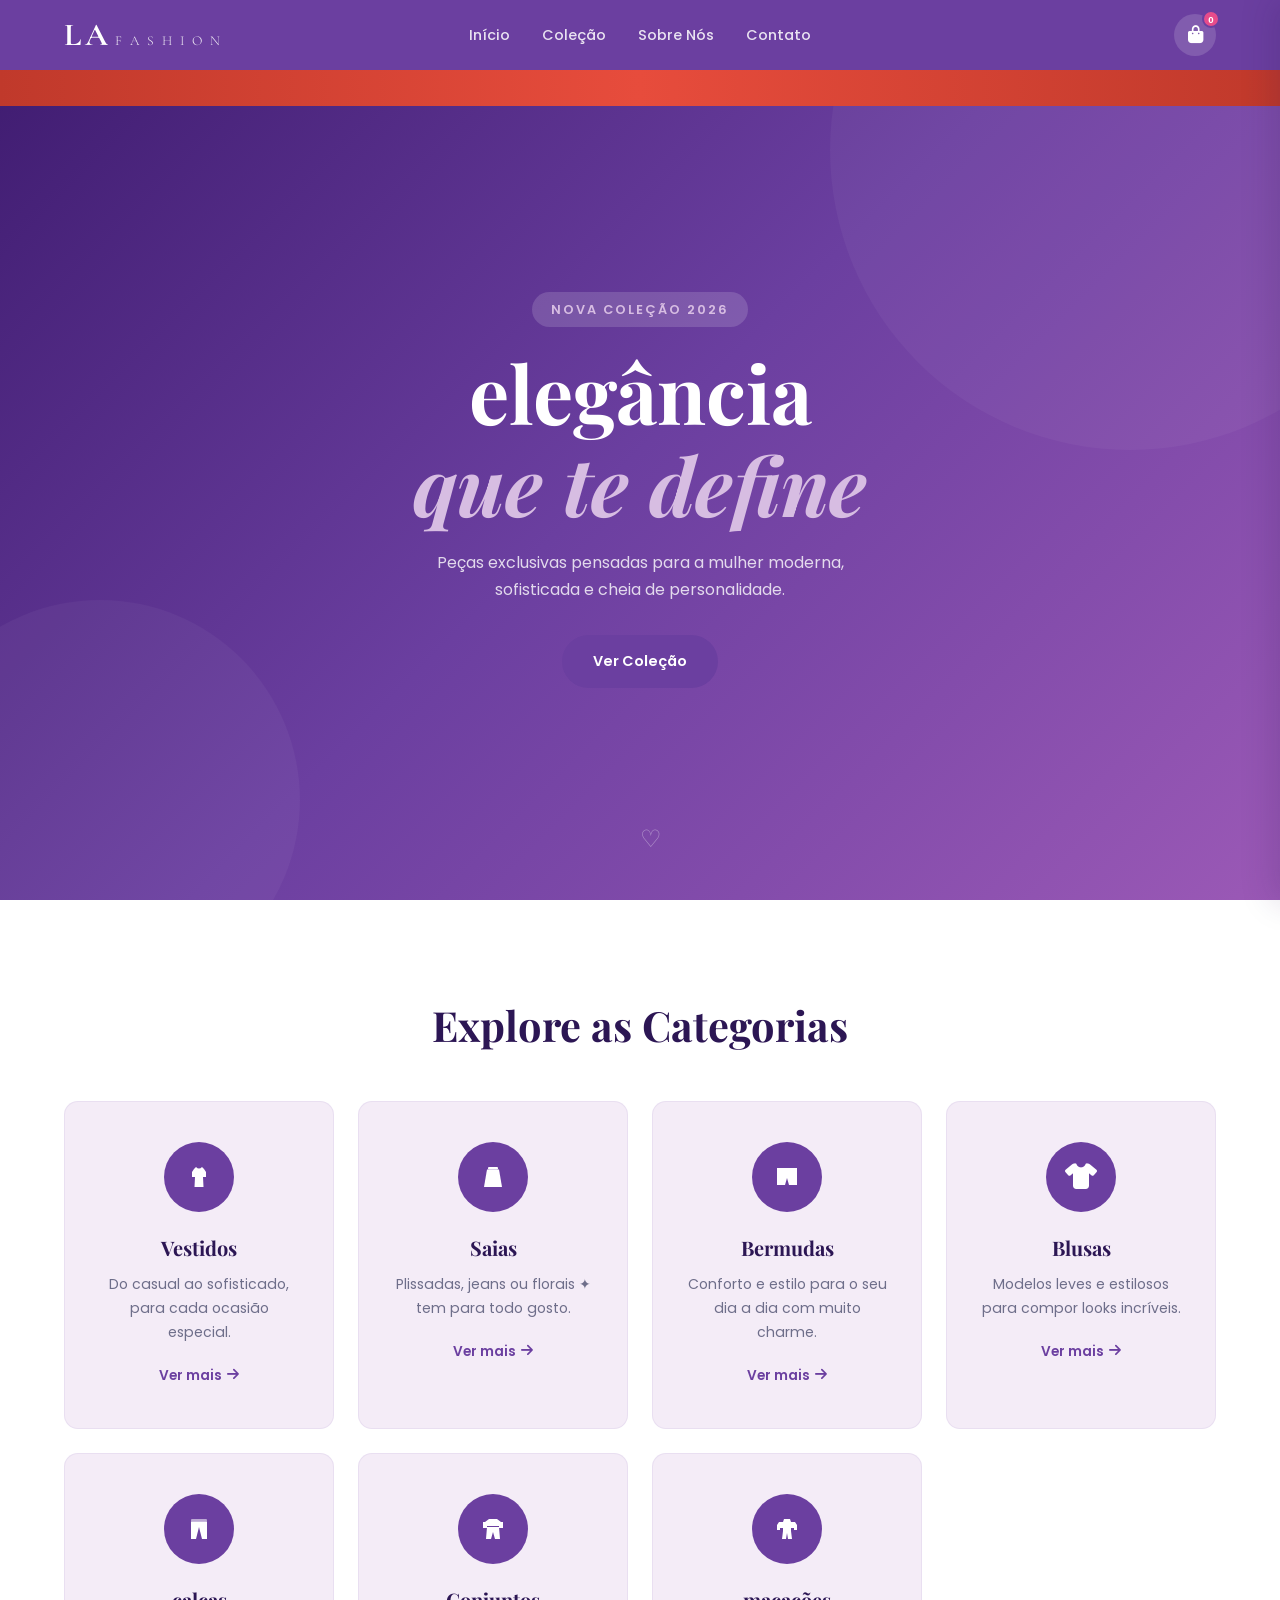
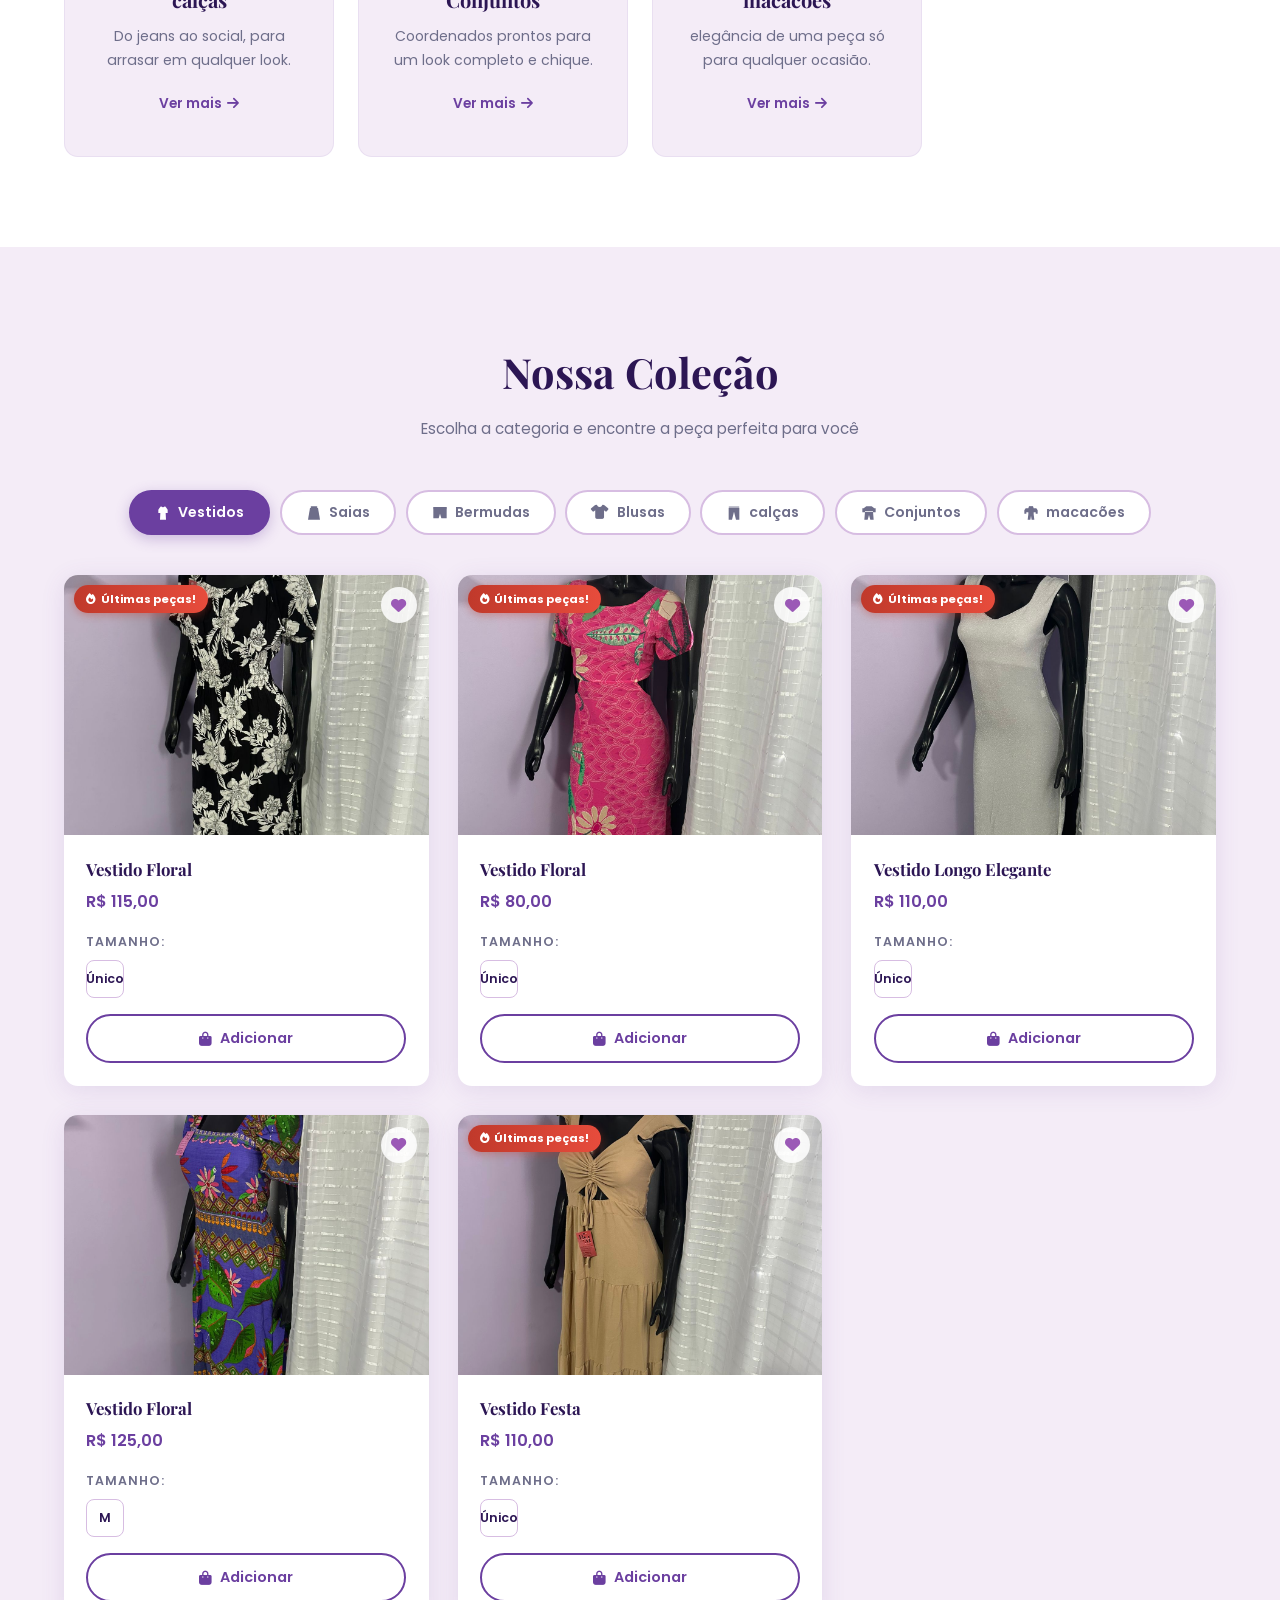
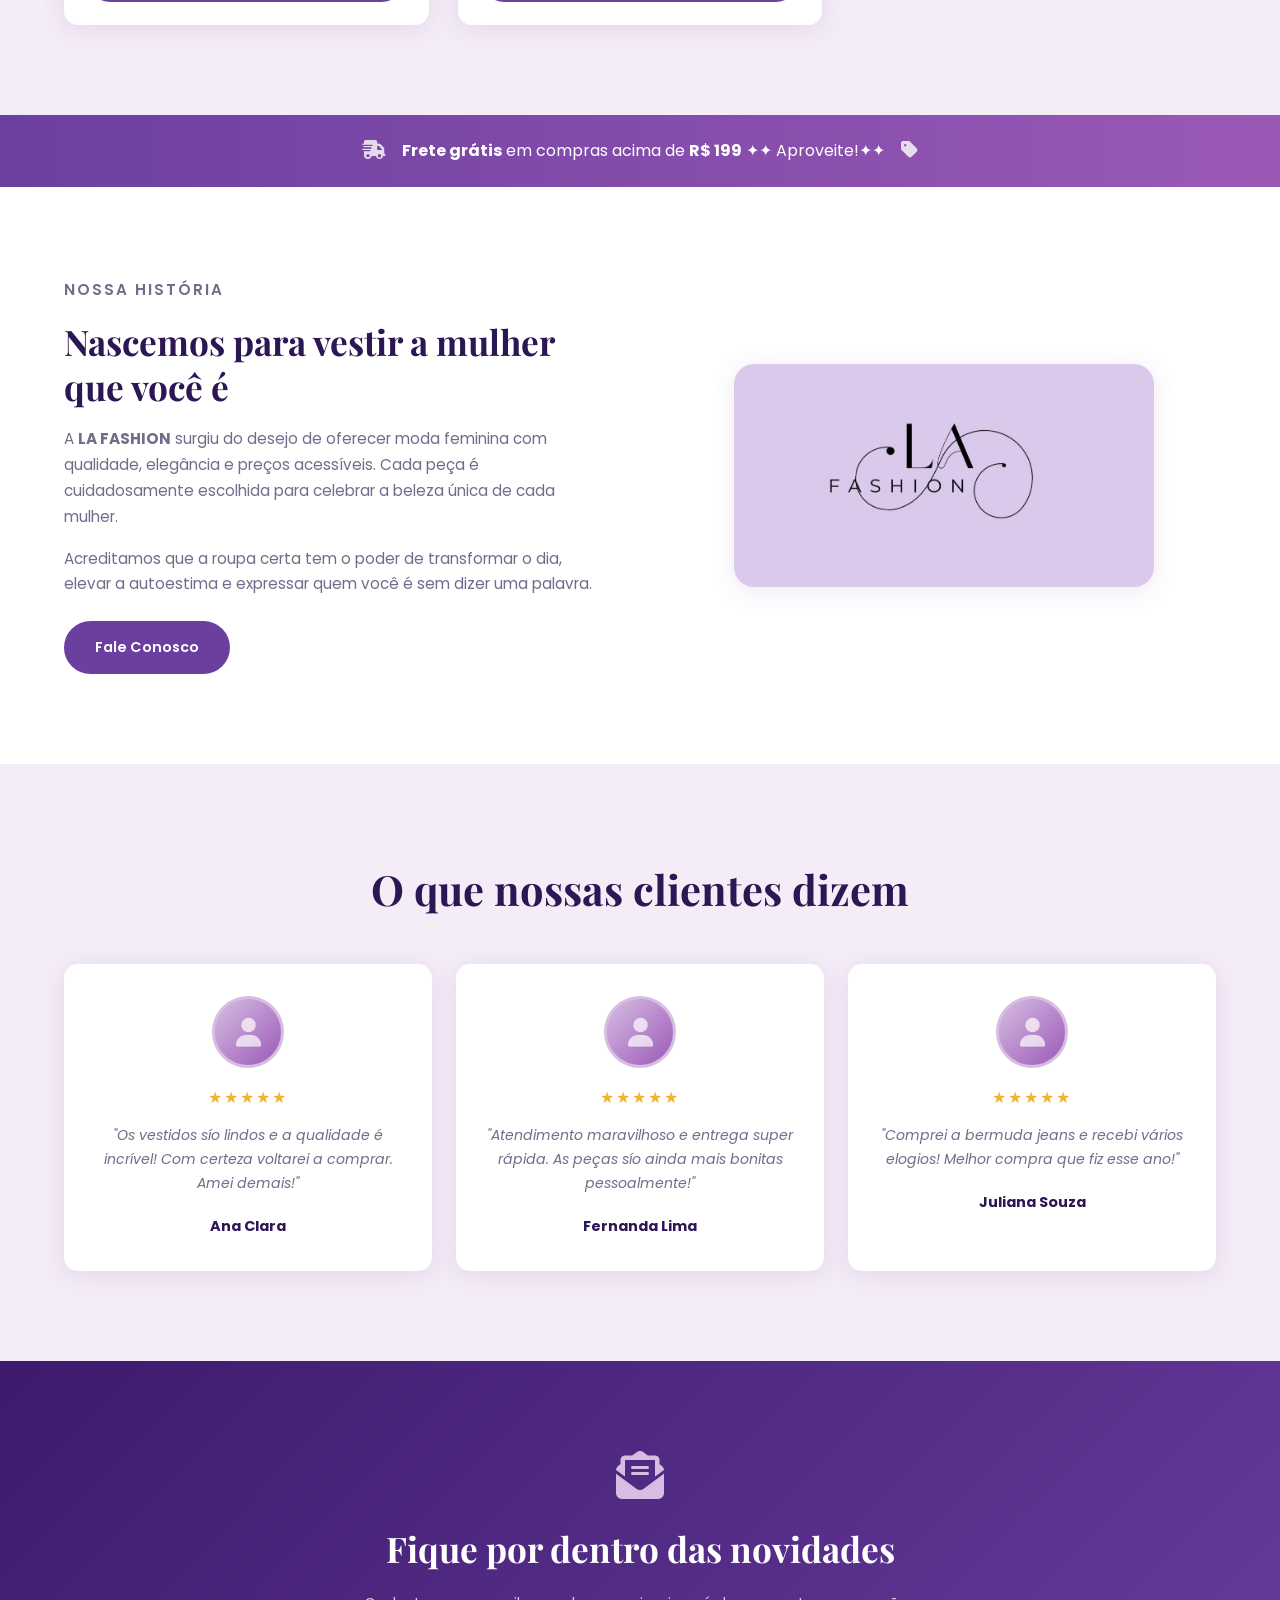
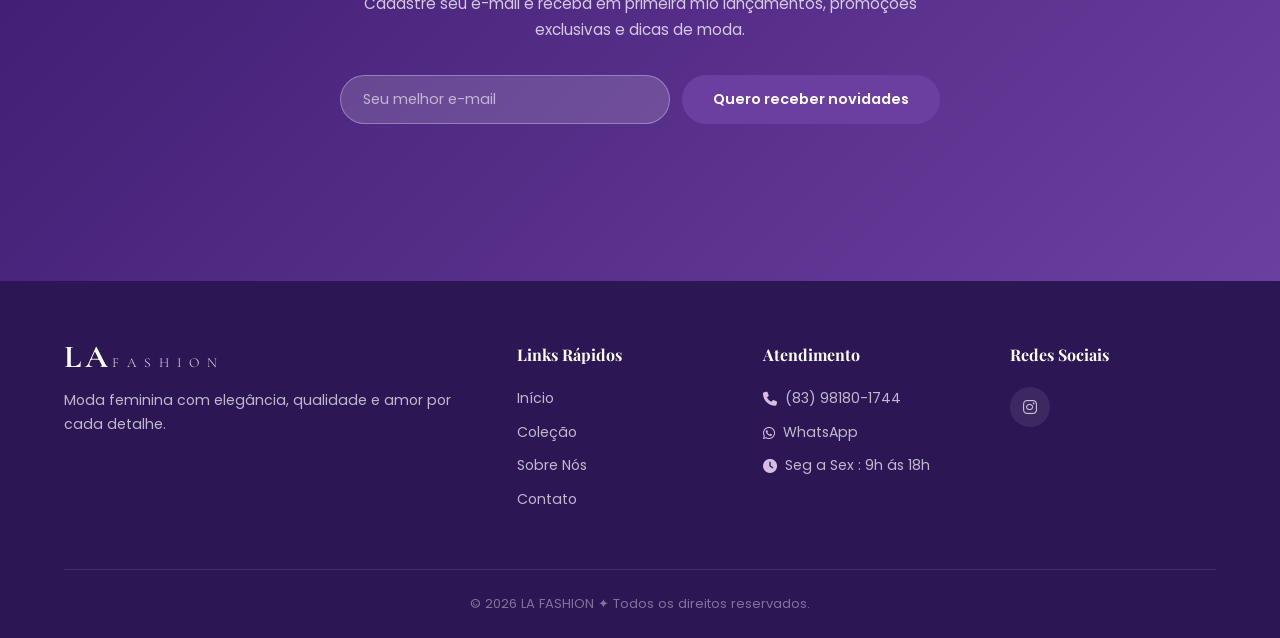
==== commit 6d0a0308: "atualização" ====
--- a/index.html
+++ b/index.html
@@ -2732,10 +2732,7 @@
         </div>
 
         <div class="sobre__imagem reveal">
-          <div class="sobre__img-placeholder">
-            <span class="sobre__logo-text">LA</span>
-            <span class="sobre__logo-sub">FASHION</span>
-          </div>
+          <img src="images/logo-sobre.jpg" alt="LA FASHION" class="sobre__logo" />
         </div>
       </div>
     </section>
--- a/css/style.css
+++ b/css/style.css
@@ -215,11 +215,10 @@
 
 .sobre__logo {
   width: 100%;
-  max-width: 260px;
+  max-width: 280px;
   height: auto;
-  object-fit: contain;
+  display: block;
   mix-blend-mode: multiply;
-  filter: drop-shadow(0 4px 16px rgba(107,63,160,.18));
 }
 
 
@@ -555,15 +554,15 @@
 
 .sobre__imagem { display: flex; justify-content: center; }
 
-.sobre__img-placeholder {
-  width: 340px; height: 380px;
-  background: var(--lilas-claro);
-  border-radius: 24px 8px 24px 8px;
-  display: flex;
-  flex-direction: column;
-  align-items: center;
-  justify-content: center;
-  gap: .4rem;
+.sobre__img-placeholder { display: none; }
+.sobre__img-inner { display: none; }
+.sobre__logo {
+  width: 100%;
+  max-width: 420px;
+  height: auto;
+  display: block;
+  border-radius: 20px;
+  box-shadow: var(--sombra);
 }
 .sobre__logo-text {
   font-family: 'Cormorant Garamond', serif;
@@ -826,16 +825,16 @@
     display: flex;
     justify-content: space-between;
     align-items: center;
-    position: relative;
   }
   .navbar__logo {
-    position: absolute;
-    left: 50%;
-    transform: translateX(-50%);
+    position: static;
+    transform: none;
     justify-self: unset;
   }
   .navbar__actions {
-    margin-left: auto;
+    display: flex;
+    align-items: center;
+    gap: .5rem;
     justify-self: unset;
   }
 
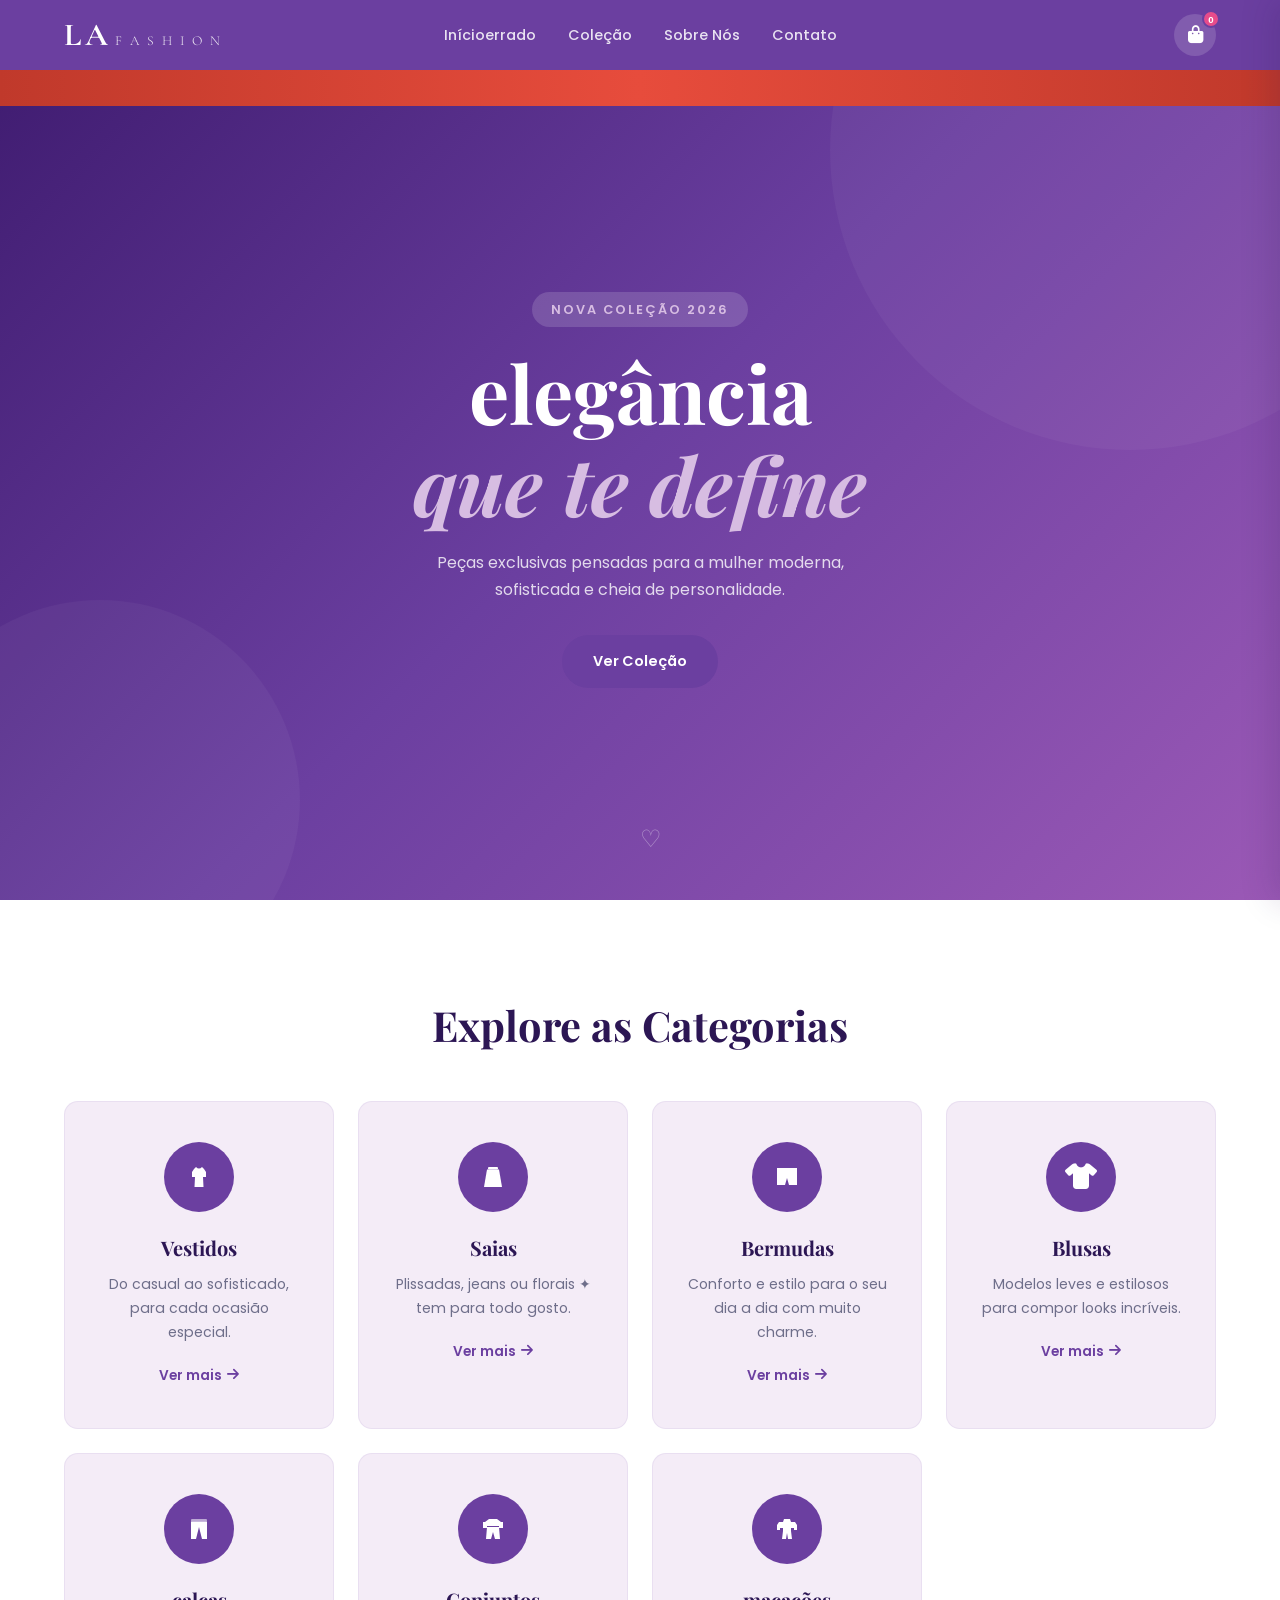
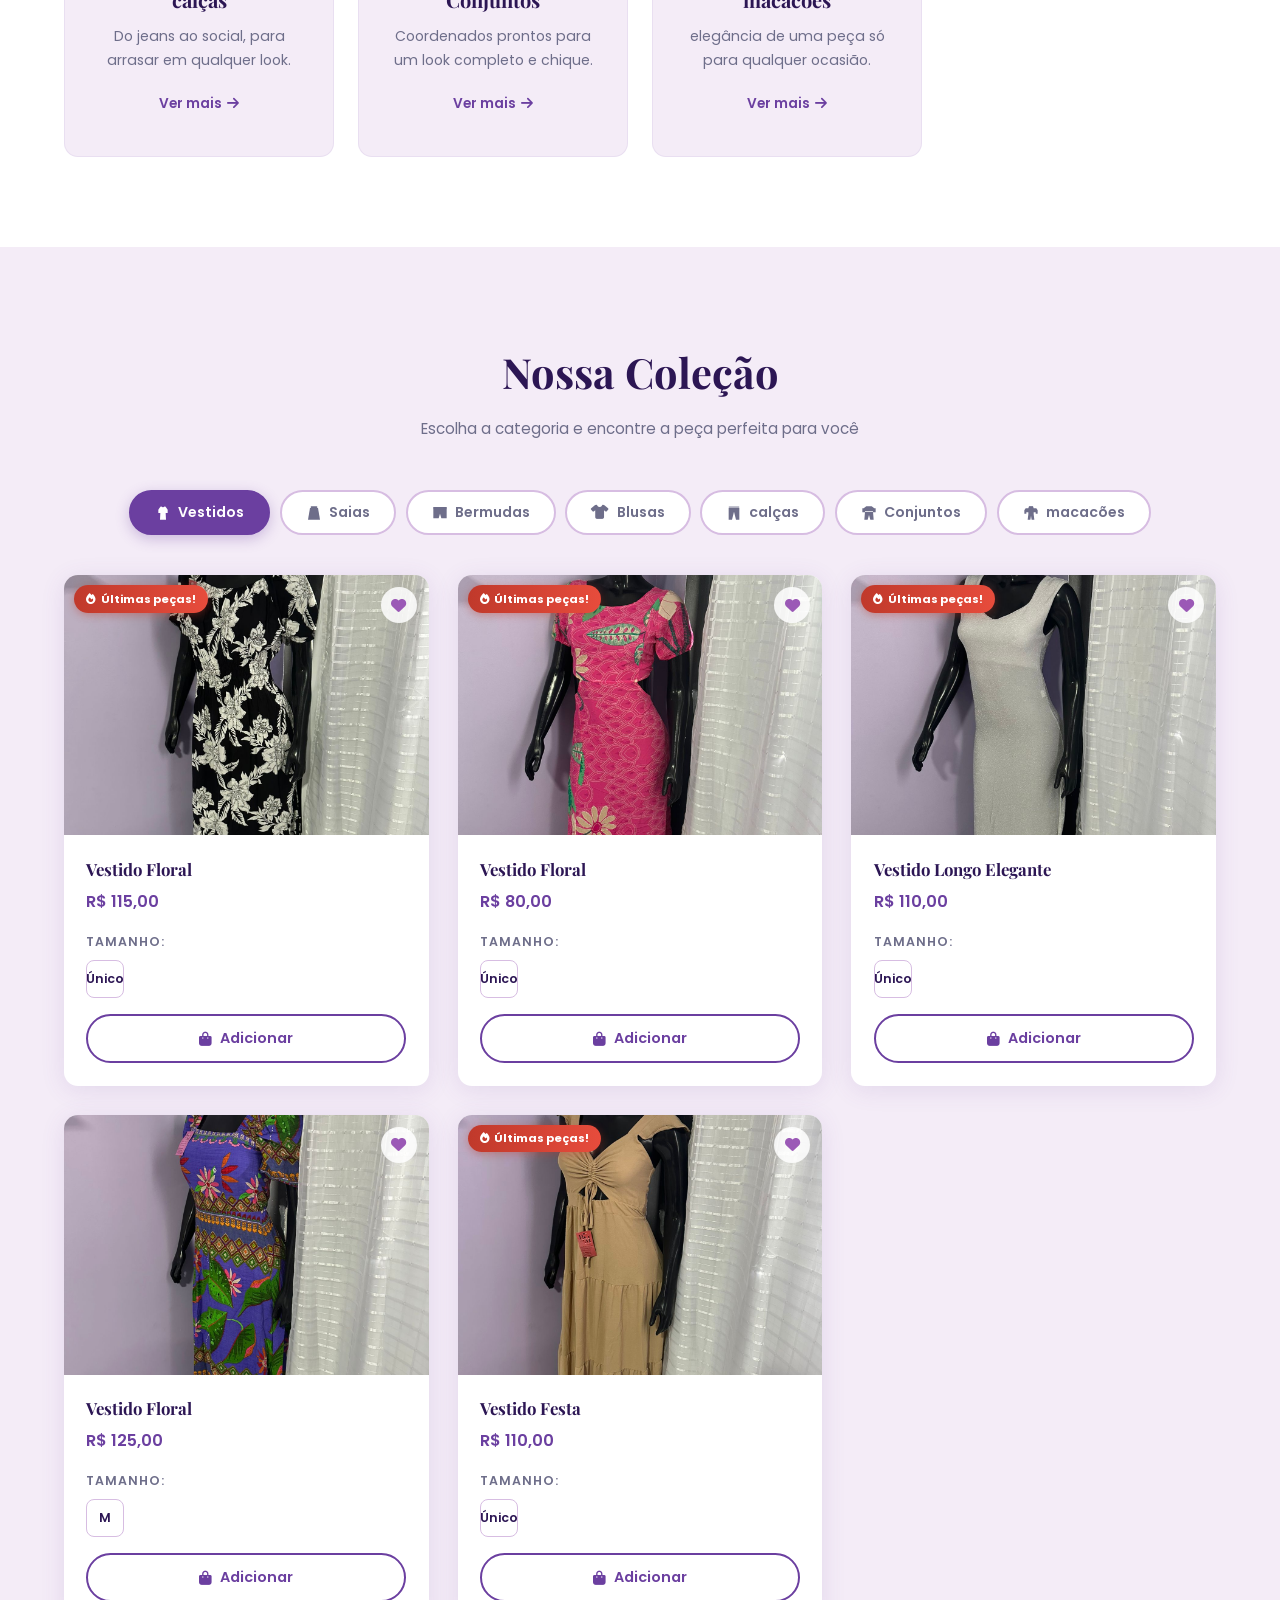
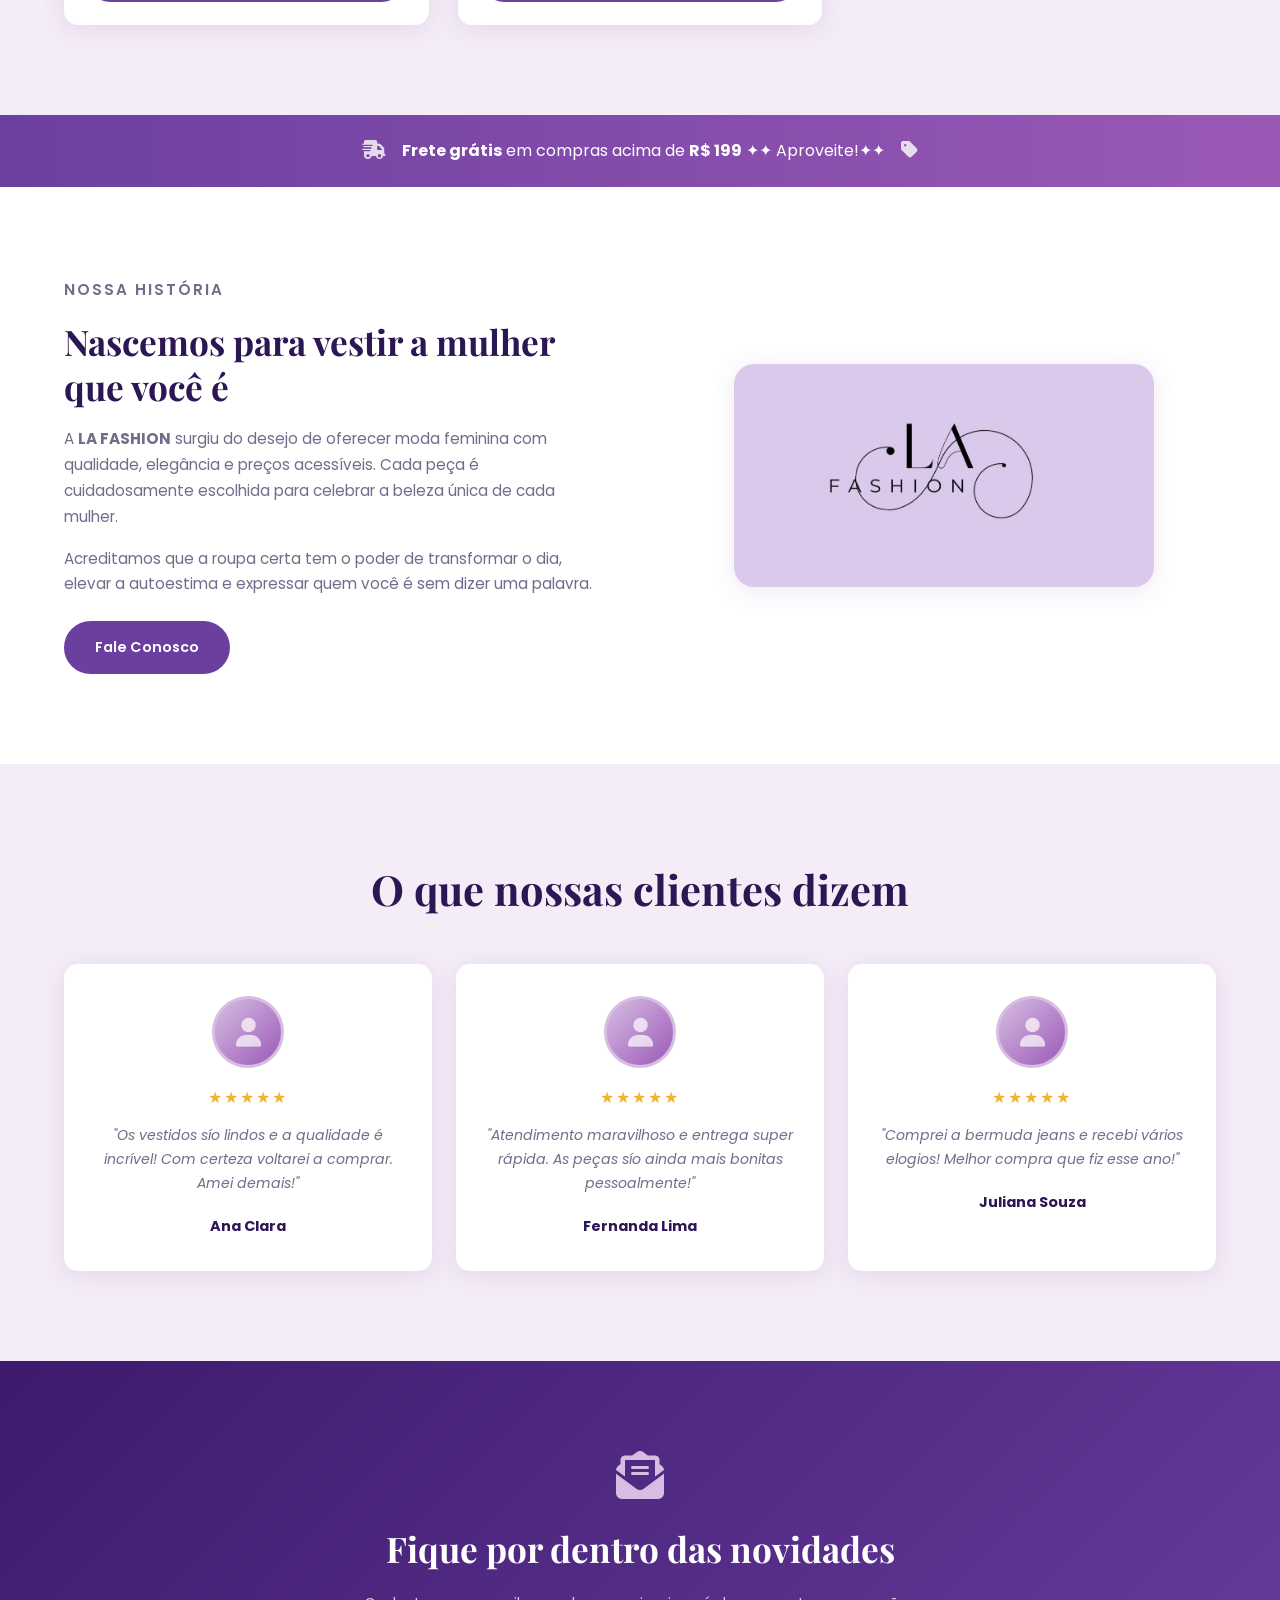
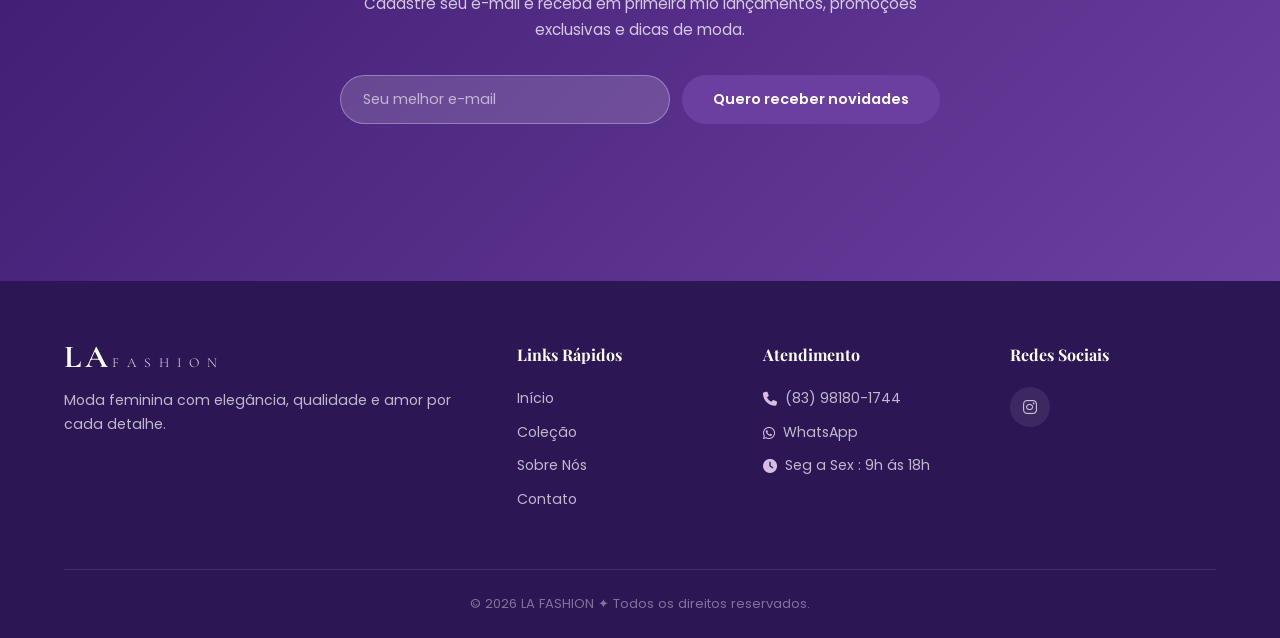
==== commit 53222056: "atualização" ====
--- a/index.html
+++ b/index.html
@@ -46,7 +46,7 @@
 
         <nav class="navbar__menu" id="navMenu">
           <ul>
-            <li><a href="#inicio">Início</a></li>
+            <li><a href="#inicio">Inícioerrado</a></li>
 
             <li><a href="#colecao">Coleção</a></li>
 
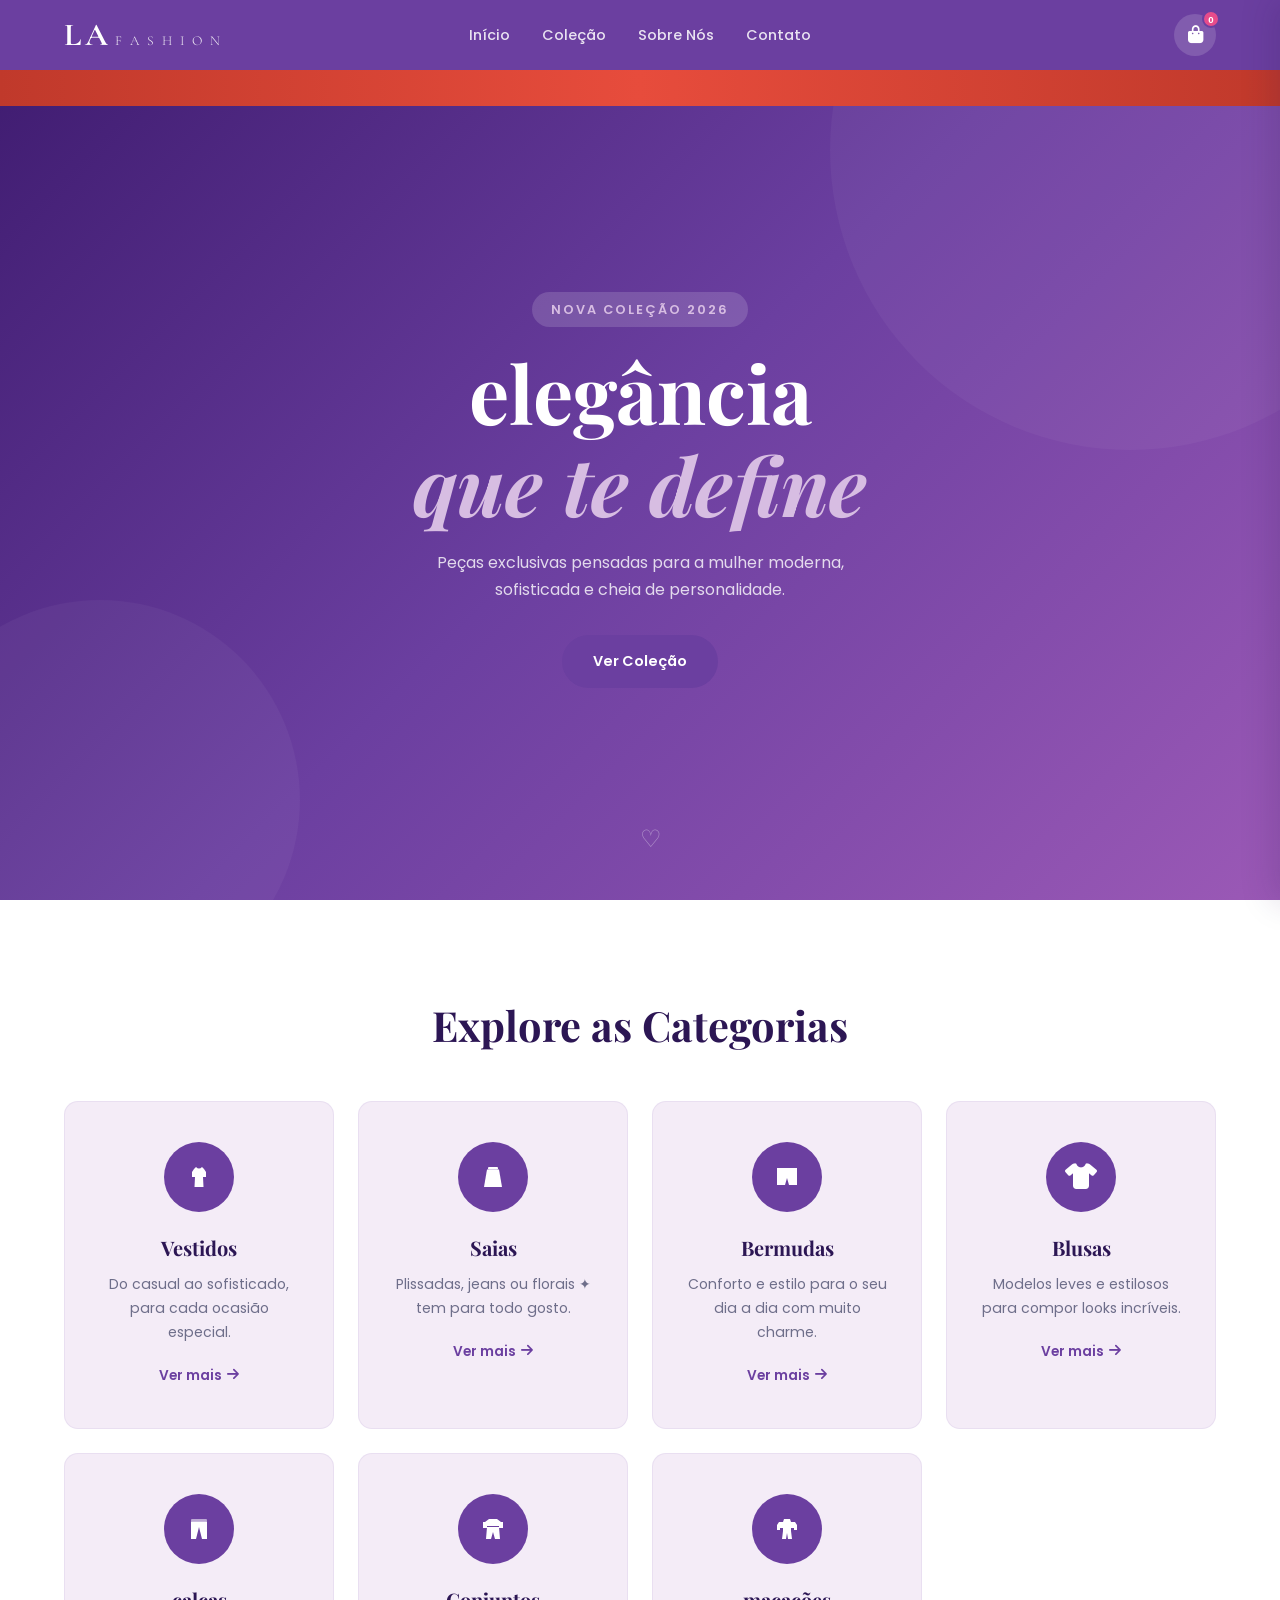
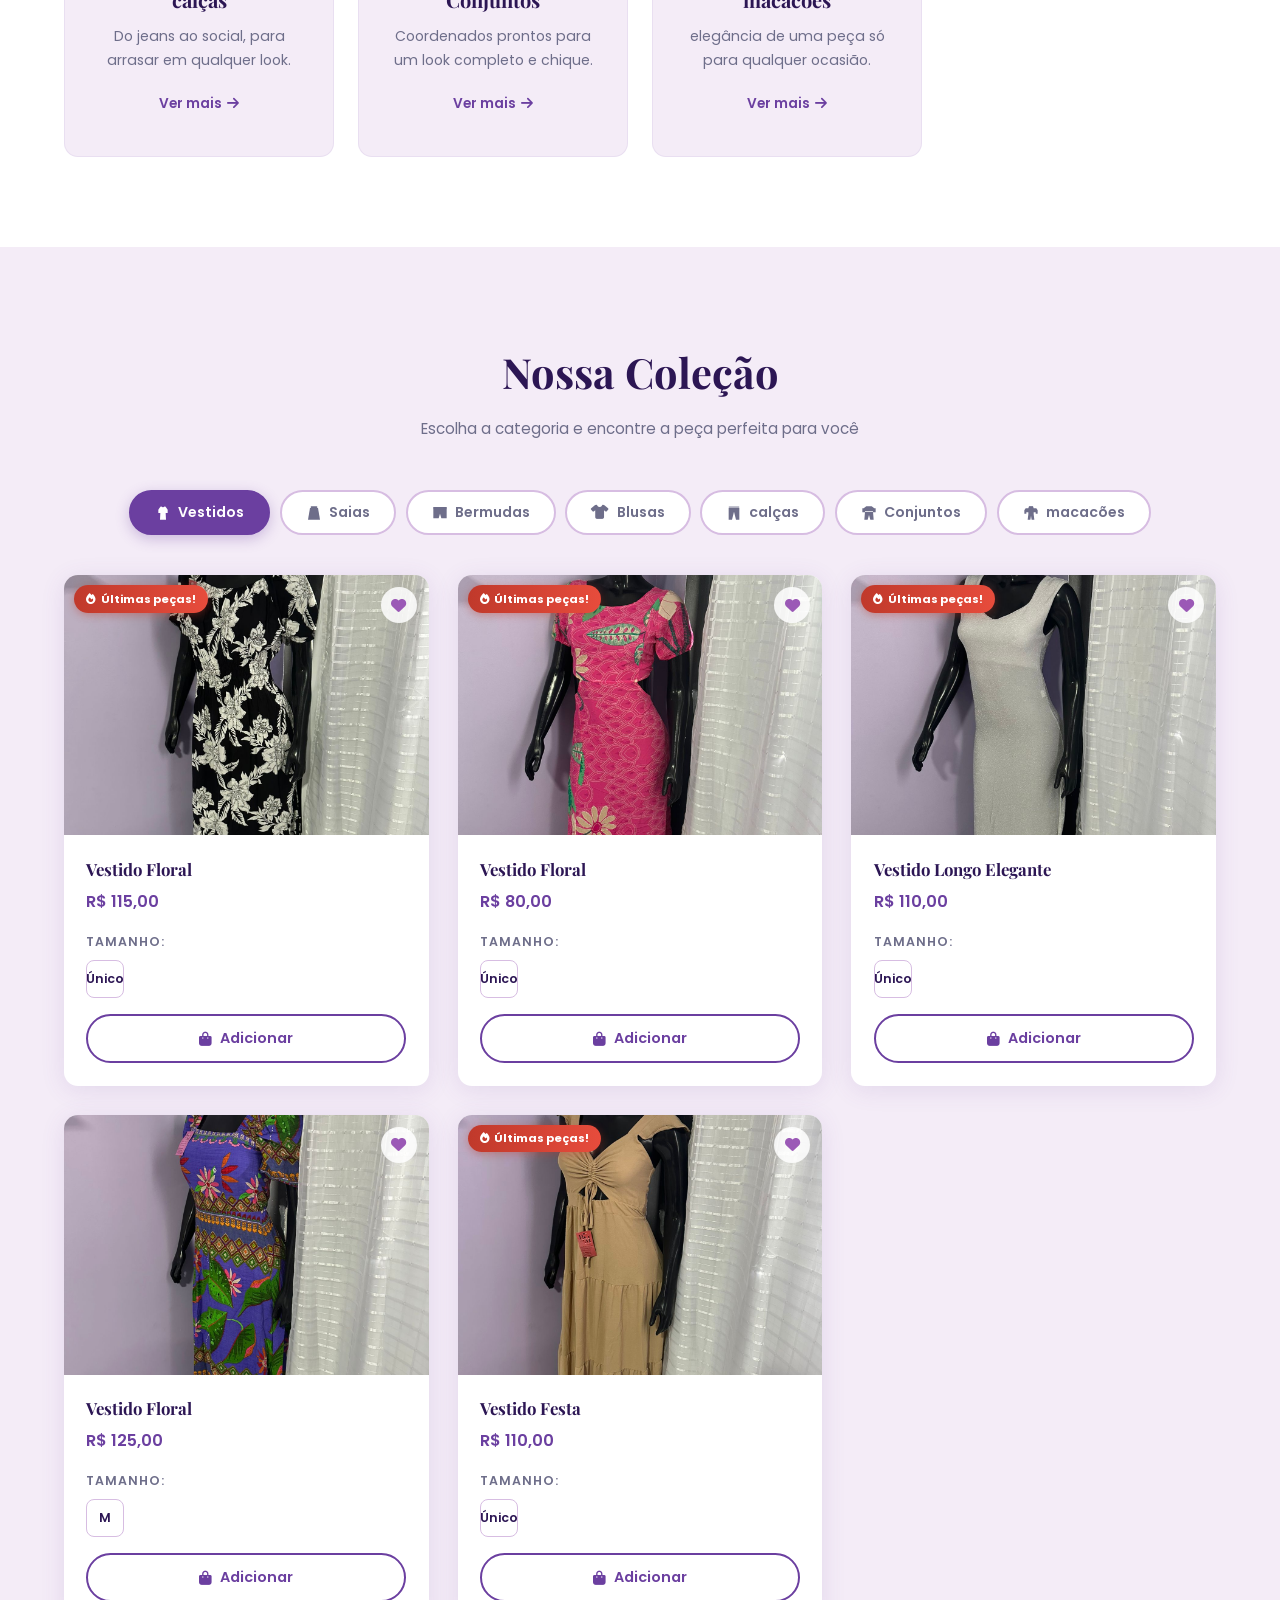
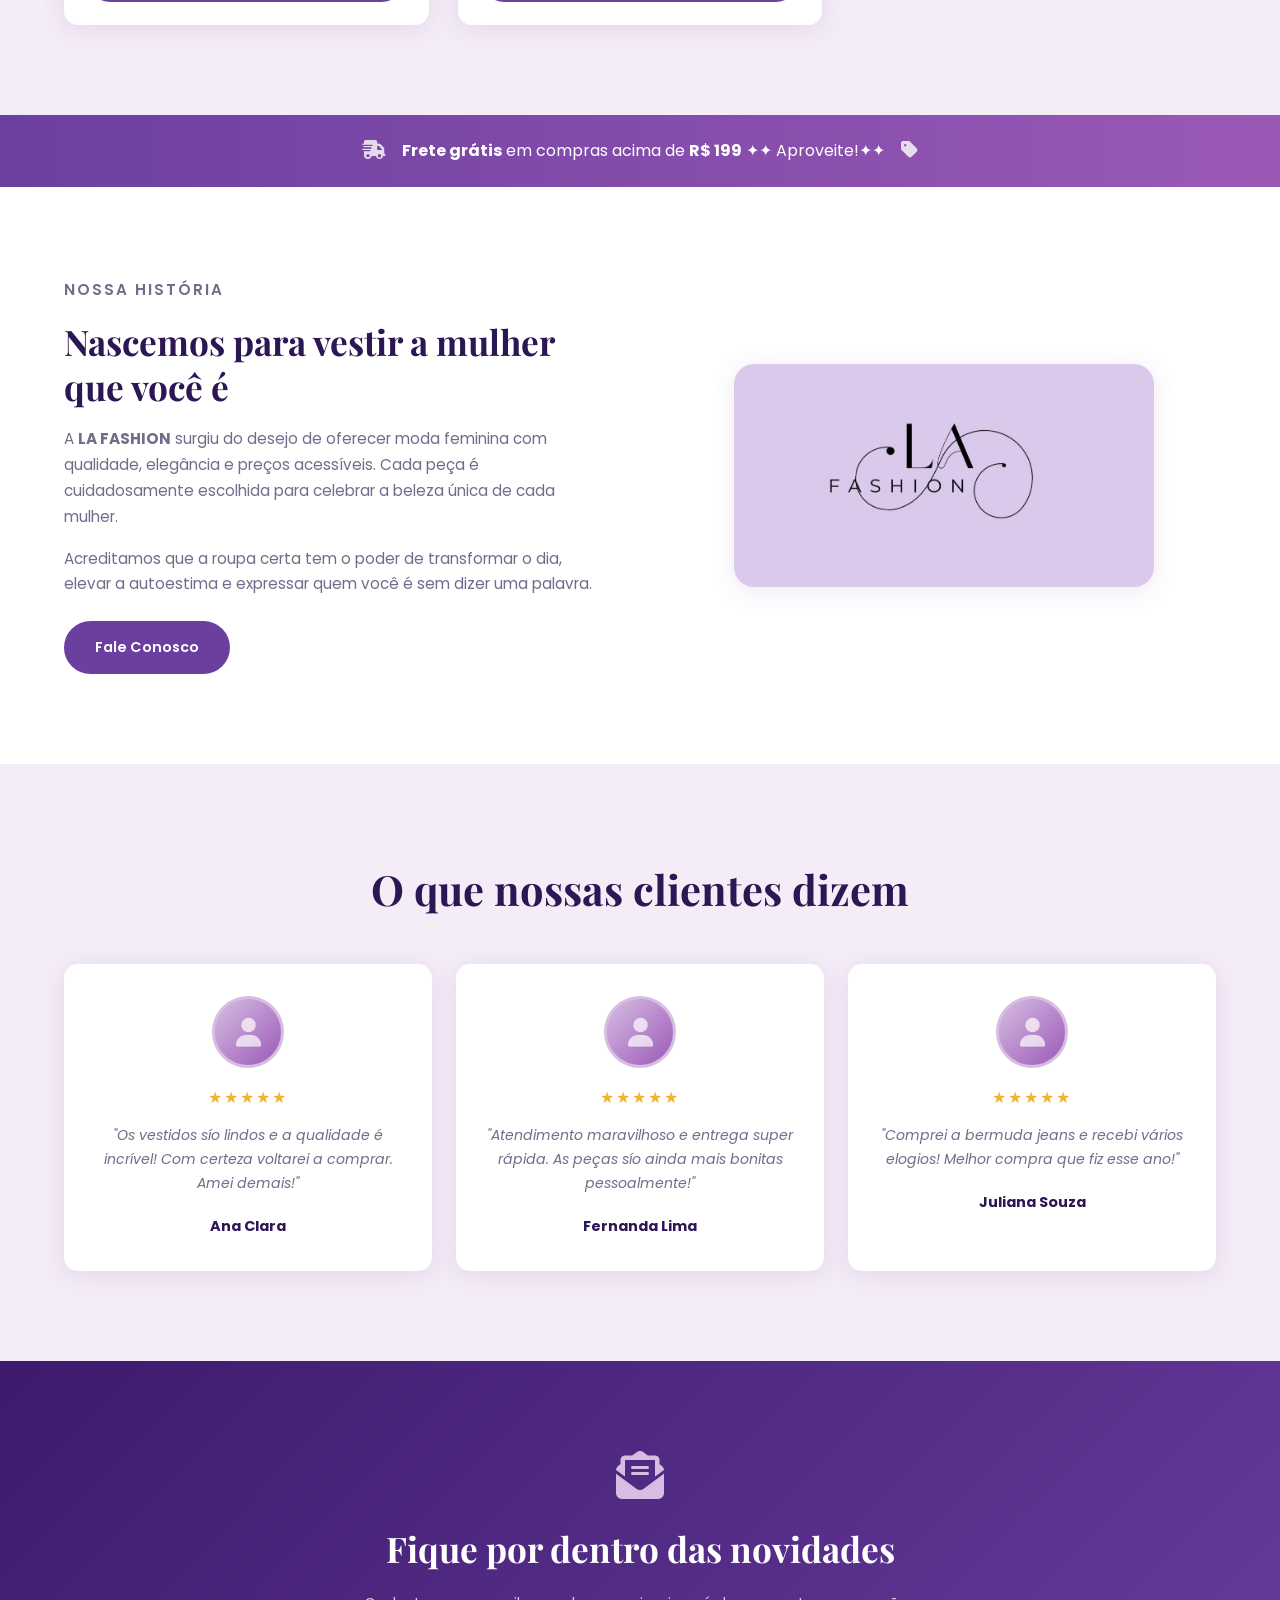
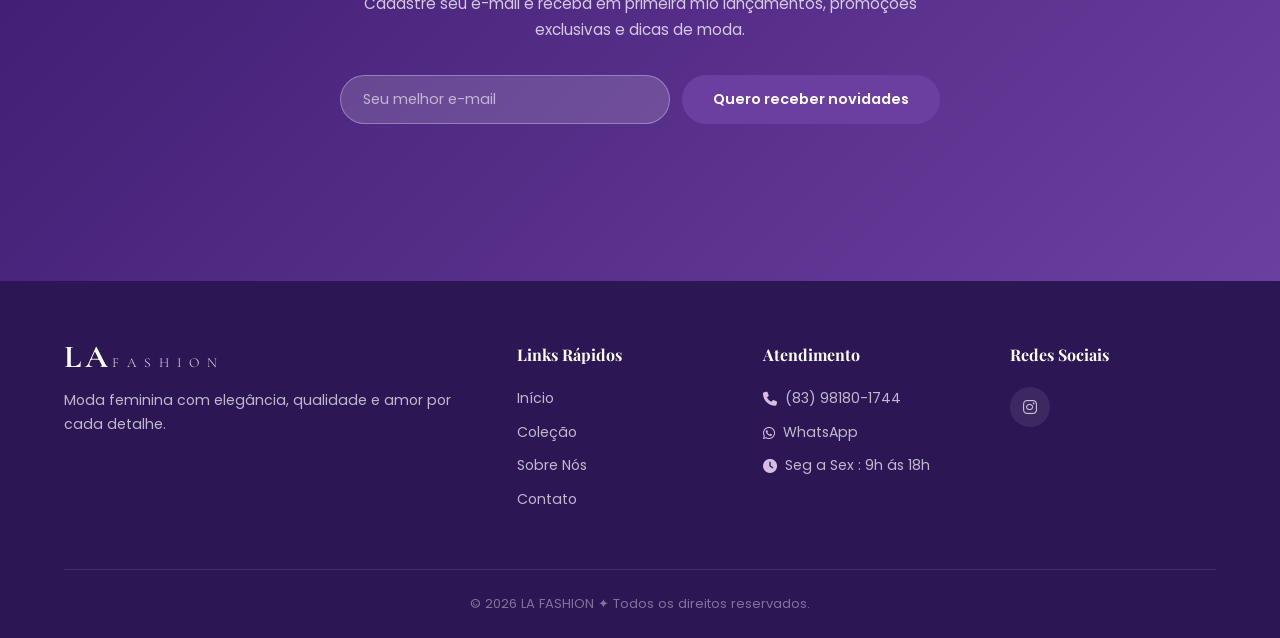
==== commit ac42f7da: "atualização" ====
--- a/index.html
+++ b/index.html
@@ -46,7 +46,7 @@
 
         <nav class="navbar__menu" id="navMenu">
           <ul>
-            <li><a href="#inicio">Inícioerrado</a></li>
+            <li><a href="#inicio">Início</a></li>
 
             <li><a href="#colecao">Coleção</a></li>
 
